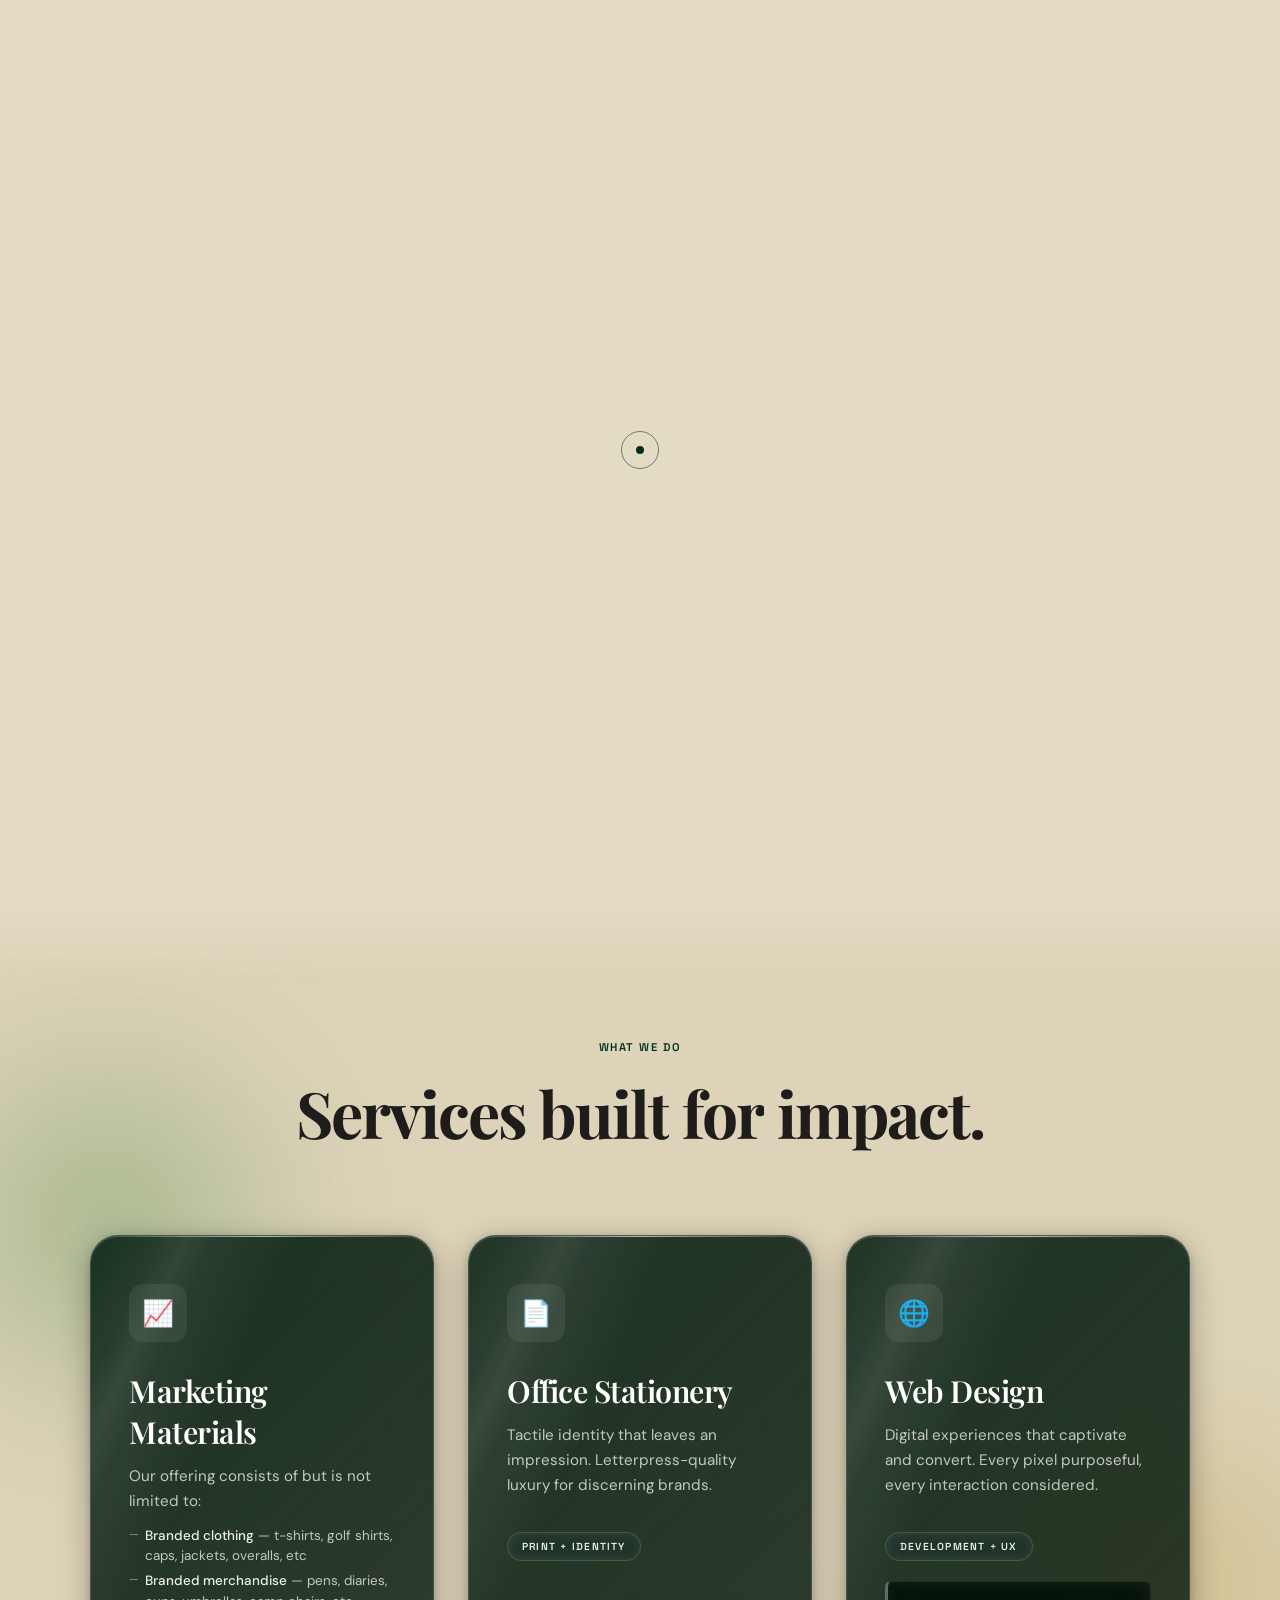
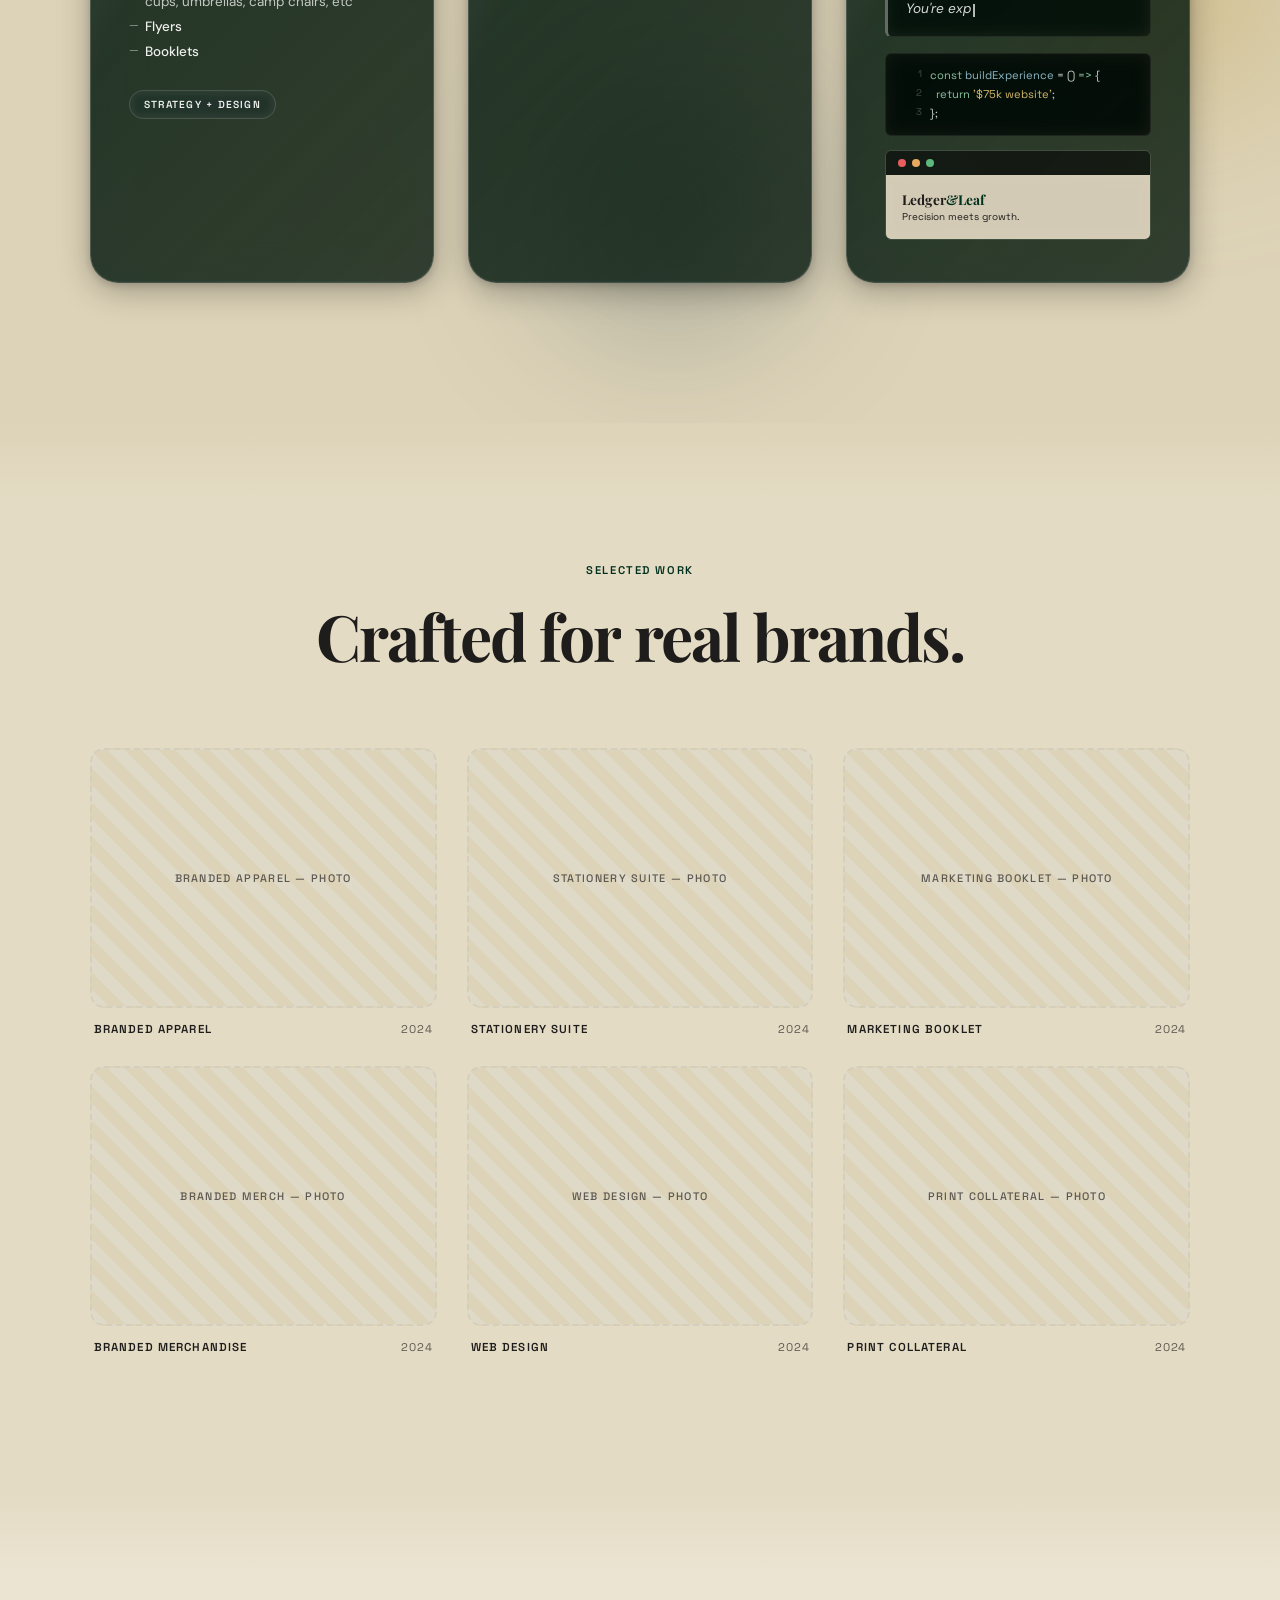
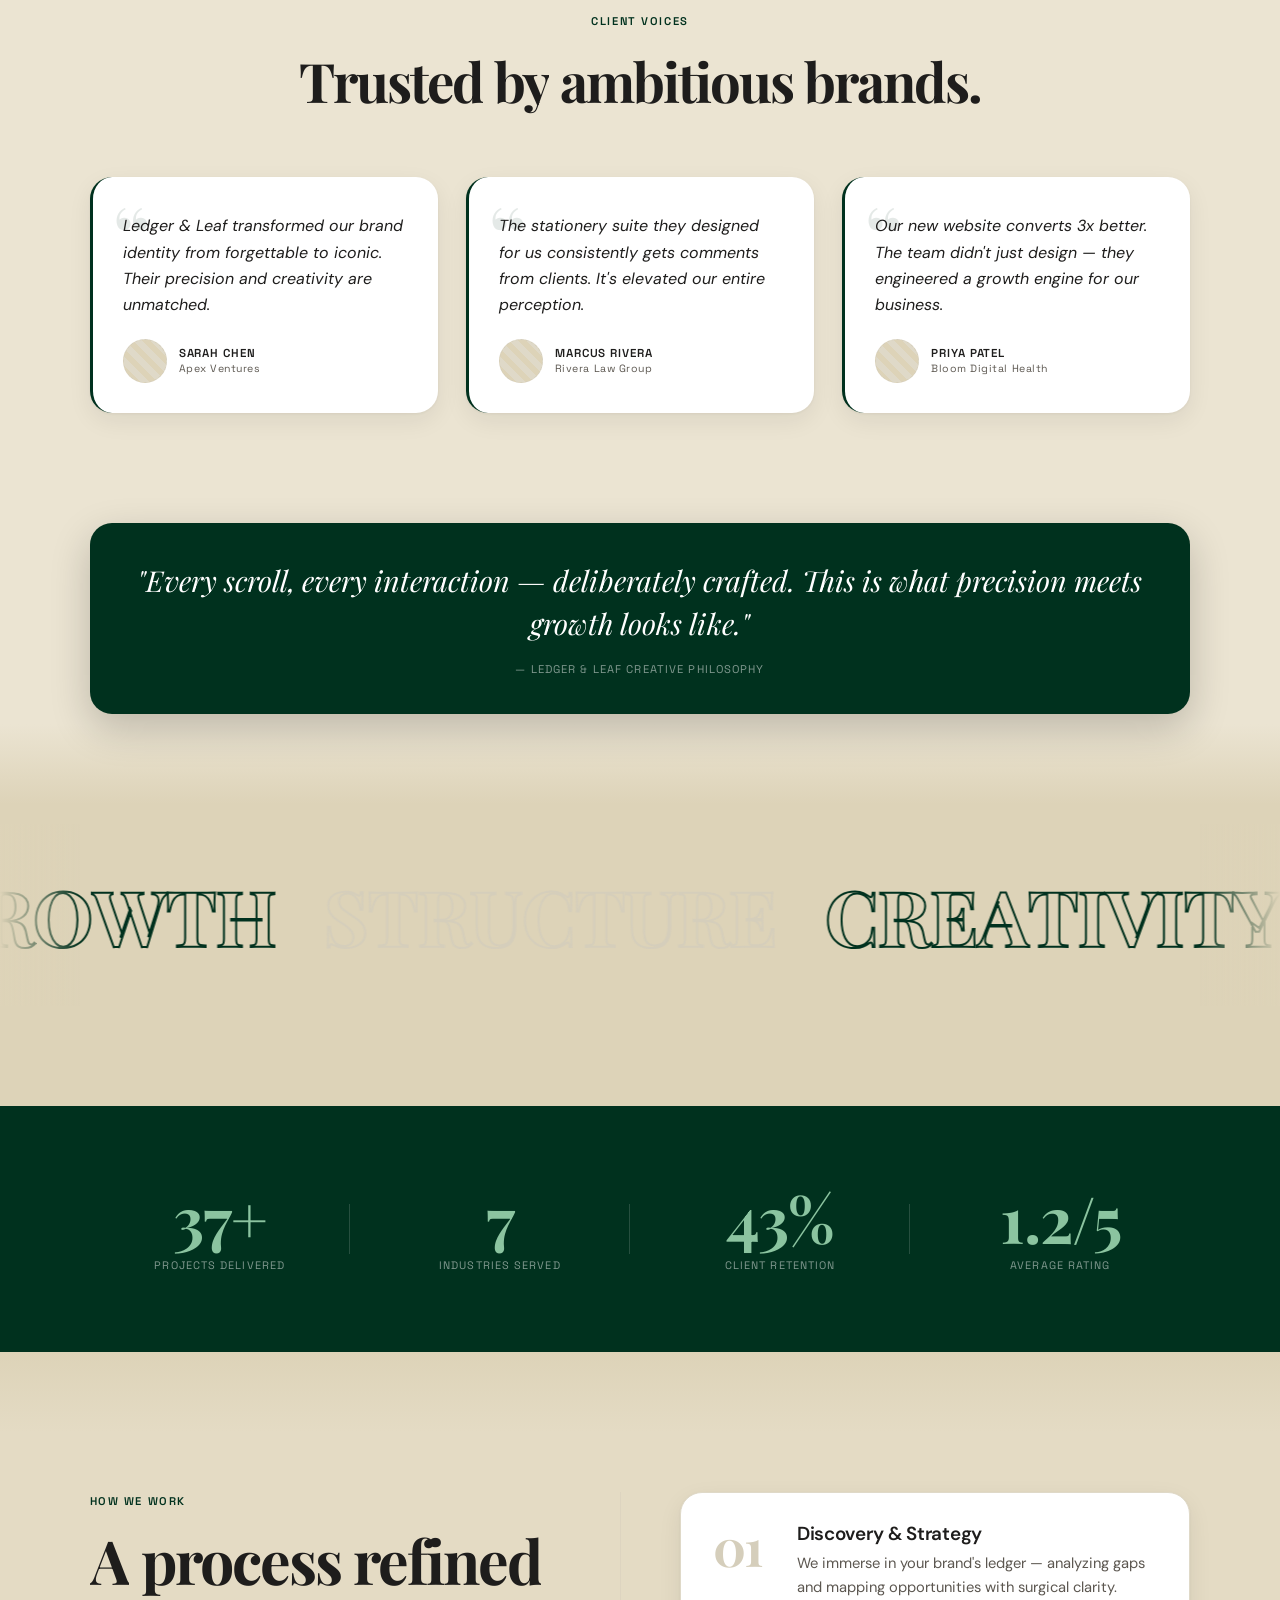
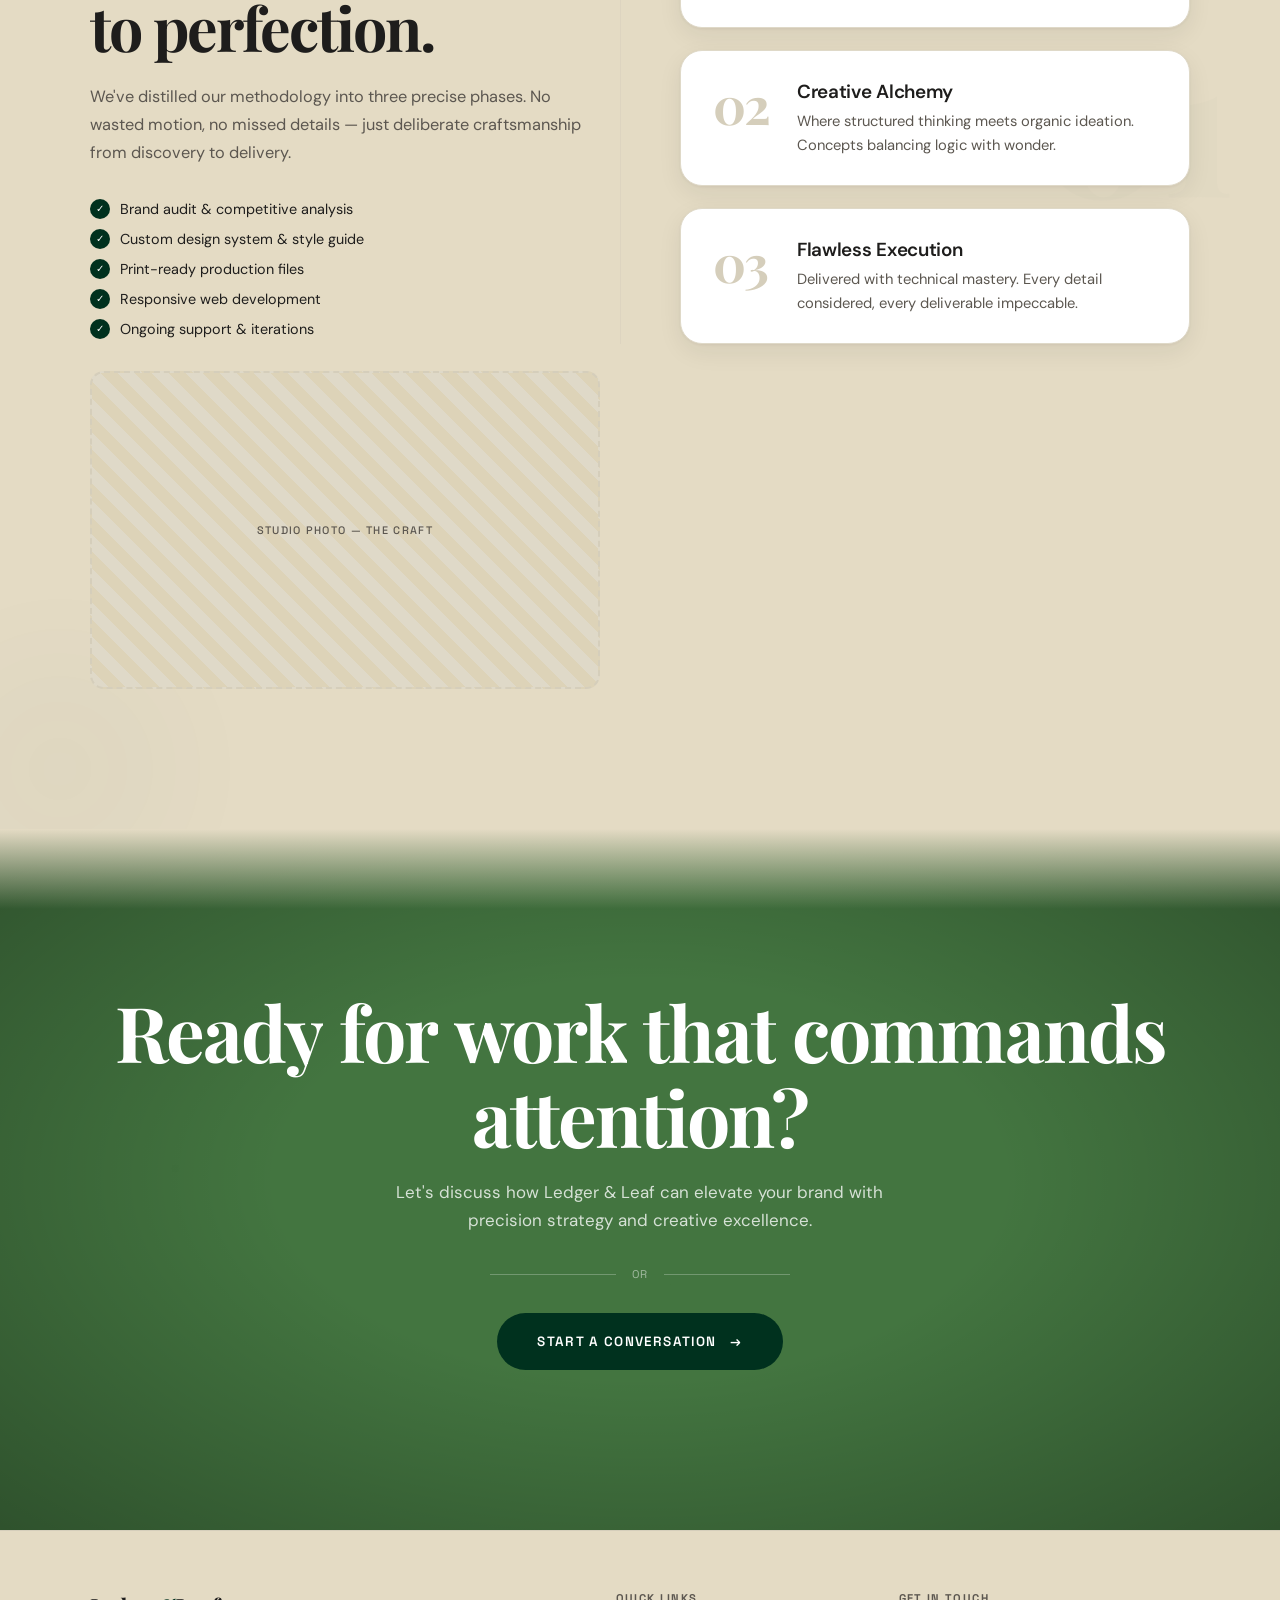
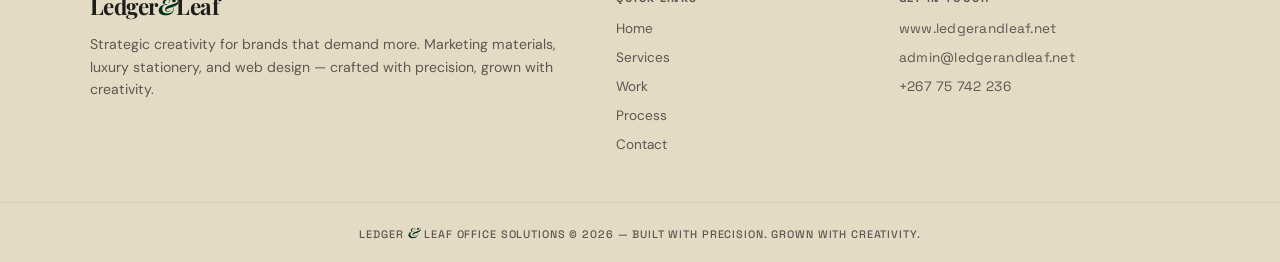
==== index.html @ 0d5920c3 "Update index.html" ====
<!DOCTYPE html>
<html lang="en">
<head>
    <meta charset="UTF-8">
    <meta name="viewport" content="width=device-width, initial-scale=1.0, viewport-fit=cover">
    <title>Ledger & Leaf Office Solutions — Precision Meets Growth</title>
    <link rel="icon" type="image/svg+xml" href="favicon.svg">
    <link rel="apple-touch-icon" href="favicon.svg">
    <link rel="preconnect" href="https://fonts.googleapis.com">
    <link rel="preconnect" href="https://fonts.gstatic.com" crossorigin>
    <link
        href="https://fonts.googleapis.com/css2?family=DM+Sans:ital,opsz,wght@0,9..40,400;0,9..40,500;0,9..40,600;1,9..40,400;1,9..40,500&family=Playfair+Display:ital,wght@0,500;0,600;0,700;0,800;1,500;1,600;1,700&family=Space+Grotesk:wght@400;500;600;700&display=swap"
        rel="stylesheet">
    <link rel="stylesheet" href="styles.css">
</head>
<body>

    <div class="cursor-dot" id="cursorDot"></div>
    <div class="cursor-ring" id="cursorRing"></div>
    <div class="scroll-progress" id="scrollProgress"></div>

        <!-- ============ PRELOADER ============ -->
    <div id="preloader">
        <div class="preloader-content">
            <div class="preloader-text">
                <span class="pre-ledger">Ledger</span>
                <span class="pre-ampersand">&amp;</span>
                <span class="pre-leaf">Leaf</span>
            </div>
            <div class="preline-sub">Office Solutions</div>
            <div class="pre-line"></div>
        </div>
    </div>

    <nav class="nav" id="navbar">
        <a href="#" class="nav-logo">
            <span class="nav-logo-main">Ledger<span class="ampersand">&amp;</span><span class="leaf-text">Leaf</span></span>
            <span class="nav-logo-sub">Office Solutions</span>
        </a>
        <ul class="nav-links" id="navLinks">
            <li><a href="#hero" data-section="hero">Home</a></li>
            <li><a href="#services" data-section="services">Services</a></li>
            <li><a href="#work" data-section="work">Work</a></li>
            <li><a href="#process" data-section="process">Process</a></li>
            <li><a href="#closer" data-section="closer">Contact</a></li>
        </ul>
        <button class="hamburger" id="hamburger" aria-label="Menu">
            <span></span><span></span><span></span>
        </button>
    </nav>
    <div class="mobile-menu" id="mobileMenu">
        <a href="#hero" data-nav-close>Home</a>
        <a href="#services" data-nav-close>Services</a>
        <a href="#work" data-nav-close>Work</a>
        <a href="#process" data-nav-close>Process</a>
        <a href="#closer" data-nav-close>Contact</a>
    </div>

    <section class="hero" id="hero">
        <div class="hero-bg-pattern" id="heroBgPattern"></div>
        <div class="hero-blob" data-parallax-blob></div>
        <div class="hero-blob-2" data-parallax-blob></div>
        <canvas id="ledgerGrid" class="ledger-grid-canvas"></canvas>
        <div class="hero-particles" id="heroParticles"></div>
        <div class="hero-dot-accent">
            <div class="dot"></div><div class="dot"></div><div class="dot"></div>
            <div class="dot"></div><div class="dot"></div><div class="dot"></div>
            <div class="dot"></div><div class="dot"></div><div class="dot"></div>
        </div>
        <div class="container">
            <div class="hero-text">
                <div class="hero-badge">
                    <span class="hero-badge-dot"></span> EST. 2024 — STRATEGIC CREATIVES
                </div>
                <div class="hero-divider"></div>
                <h1 class="serif"><span class="precision-word">Precision</span><br>meets <span class="growth-word">growth.</span></h1>
                <p class="hero-sub">We design marketing assets, craft luxury stationery, and build digital experiences that elevate brands from commodity to icon.</p>
                <div class="hero-actions">
                    <a href="#services" class="hero-cta" data-magnetic><span>Explore Our Work</span> <span class="arrow" style="font-size:1.2rem;">→</span></a>
                    <a href="#process" class="hero-cta-secondary" data-magnetic><span>Our Process</span> <span class="arrow-down" style="font-size:1.1rem;">↓</span></a>
                </div>
            </div>
            <div class="hero-visual" id="heroVisual">
                <div class="hero-card" id="heroCard">
                    <div class="hero-card-icon">&#127760;</div>
                    <h3>Web Design Excellence</h3>
                    <p>You're experiencing our capability firsthand. This site is our flagship case study.</p>
                    <div class="hero-card-stat">
                        <span class="stat-value" id="statCounterHero" data-target="98">98%</span>
                        <span class="stat-label">Client Retention</span>
                    </div>
                </div>
            </div>
        </div>
    </section>

    <section class="services" id="services">
        <div class="section-gradient-top"></div>
        <div class="services-orbs" aria-hidden="true">
            <div class="services-orb orb-1"></div>
            <div class="services-orb orb-2"></div>
            <div class="services-orb orb-3"></div>
        </div>
        <div class="container">
            <div class="services-header">
                <p class="mono">What We Do</p>
                <h2 class="serif" data-split-text>Services built for impact.</h2>
            </div>
            <div class="services-grid">
                <div class="service-card card-marketing" data-reveal>
                    <div class="service-icon">&#128200;</div>
                    <h3>Marketing Materials</h3>
                    <p class="card-intro">Our offering consists of but is not limited to:</p>
                    <ul class="offering-list">
                        <li><strong>Branded clothing</strong> — t-shirts, golf shirts, caps, jackets, overalls, etc</li>
                        <li><strong>Branded merchandise</strong> — pens, diaries, cups, umbrellas, camp chairs, etc</li>
                        <li><strong>Flyers</strong></li>
                        <li><strong>Booklets</strong></li>
                    </ul>
                    <span class="card-tag">Strategy + Design</span>
                </div>
                <div class="service-card card-stationery" data-reveal>
                    <div class="service-icon">&#128196;</div>
                    <h3>Office Stationery</h3>
                    <p class="card-intro">Tactile identity that leaves an impression. Letterpress-quality luxury for discerning brands.</p>
                    <span class="card-tag">Print + Identity</span>
                </div>
                <div class="service-card card-web" data-reveal id="webCard">
                    <div class="scan-line"></div>
                    <div class="service-icon">&#127760;</div>
                    <h3>Web Design</h3>
                    <p class="card-intro">Digital experiences that captivate and convert. Every pixel purposeful, every interaction considered.</p>
                    <span class="card-tag">Development + UX</span>
                    <div class="meta-note" id="metaNote">
                        <span class="typing-text" id="typingText"></span><span class="typing-cursor" id="typingCursor"></span>
                    </div>
                    <div class="code-snippet">
                        <span class="code-line"><span class="code-keyword">const</span> <span class="code-func">buildExperience</span> = () <span class="code-keyword">=&gt;</span> {</span>
                        <span class="code-line">&nbsp;&nbsp;<span class="code-keyword">return</span> <span class="code-string">'$75k website'</span>;</span>
                        <span class="code-line">};</span>
                    </div>
                    <div class="mini-browser">
                        <div class="mini-browser-bar">
                            <span class="mini-browser-dot red"></span>
                            <span class="mini-browser-dot yellow"></span>
                            <span class="mini-browser-dot green"></span>
                        </div>
                        <div class="mini-browser-body">
                            <span class="mini-logo">Ledger<span>&amp;Leaf</span></span><br>
                            Precision meets growth.
                        </div>
                    </div>
                </div>
            </div>
        </div>
    </section>

    <section class="work" id="work">
        <div class="section-gradient-top"></div>
        <div class="container">
            <div class="work-header">
                <p class="mono">Selected Work</p>
                <h2 class="serif" data-split-text>Crafted for real brands.</h2>
            </div>
            <div class="work-grid">
                <div class="work-tile" data-reveal>
                    <div class="work-img-wrap">
                        <div class="img-placeholder">Branded Apparel — Photo</div>
                        <div class="work-overlay"><span>View Project →</span></div>
                    </div>
                    <div class="work-label">
                        <span class="work-category">Branded Apparel</span>
                        <span class="work-year">2024</span>
                    </div>
                </div>
                <div class="work-tile" data-reveal>
                    <div class="work-img-wrap">
                        <div class="img-placeholder">Stationery Suite — Photo</div>
                        <div class="work-overlay"><span>View Project →</span></div>
                    </div>
                    <div class="work-label">
                        <span class="work-category">Stationery Suite</span>
                        <span class="work-year">2024</span>
                    </div>
                </div>
                <div class="work-tile" data-reveal>
                    <div class="work-img-wrap">
                        <div class="img-placeholder">Marketing Booklet — Photo</div>
                        <div class="work-overlay"><span>View Project →</span></div>
                    </div>
                    <div class="work-label">
                        <span class="work-category">Marketing Booklet</span>
                        <span class="work-year">2024</span>
                    </div>
                </div>
                <div class="work-tile" data-reveal>
                    <div class="work-img-wrap">
                        <div class="img-placeholder">Branded Merch — Photo</div>
                        <div class="work-overlay"><span>View Project →</span></div>
                    </div>
                    <div class="work-label">
                        <span class="work-category">Branded Merchandise</span>
                        <span class="work-year">2024</span>
                    </div>
                </div>
                <div class="work-tile" data-reveal>
                    <div class="work-img-wrap">
                        <div class="img-placeholder">Web Design — Photo</div>
                        <div class="work-overlay"><span>View Project →</span></div>
                    </div>
                    <div class="work-label">
                        <span class="work-category">Web Design</span>
                        <span class="work-year">2024</span>
                    </div>
                </div>
                <div class="work-tile" data-reveal>
                    <div class="work-img-wrap">
                        <div class="img-placeholder">Print Collateral — Photo</div>
                        <div class="work-overlay"><span>View Project →</span></div>
                    </div>
                    <div class="work-label">
                        <span class="work-category">Print Collateral</span>
                        <span class="work-year">2024</span>
                    </div>
                </div>
            </div>
        </div>
    </section>

    <section class="testimonials" id="testimonials">
        <div class="section-gradient-top"></div>
        <div class="floating-bg-shape"></div>
        <div class="container">
            <div class="testimonials-header">
                <p class="mono">Client Voices</p>
                <h2 class="serif" data-split-text>Trusted by ambitious brands.</h2>
            </div>
            <div class="testimonials-grid">
                <div class="testimonial-card" data-reveal>
                    <div class="testimonial-quote-mark">&ldquo;</div>
                    <blockquote>Ledger &amp; Leaf transformed our brand identity from forgettable to iconic. Their precision and creativity are unmatched.</blockquote>
                    <div class="testimonial-author-block">
                        <div class="testimonial-avatar" aria-hidden="true"></div>
                        <div class="testimonial-author-info">
                            <div class="testimonial-author">Sarah Chen</div>
                            <div class="testimonial-company">Apex Ventures</div>
                        </div>
                    </div>
                </div>
                <div class="testimonial-card" data-reveal>
                    <div class="testimonial-quote-mark">&ldquo;</div>
                    <blockquote>The stationery suite they designed for us consistently gets comments from clients. It's elevated our entire perception.</blockquote>
                    <div class="testimonial-author-block">
                        <div class="testimonial-avatar" aria-hidden="true"></div>
                        <div class="testimonial-author-info">
                            <div class="testimonial-author">Marcus Rivera</div>
                            <div class="testimonial-company">Rivera Law Group</div>
                        </div>
                    </div>
                </div>
                <div class="testimonial-card" data-reveal>
                    <div class="testimonial-quote-mark">&ldquo;</div>
                    <blockquote>Our new website converts 3x better. The team didn't just design — they engineered a growth engine for our business.</blockquote>
                    <div class="testimonial-author-block">
                        <div class="testimonial-avatar" aria-hidden="true"></div>
                        <div class="testimonial-author-info">
                            <div class="testimonial-author">Priya Patel</div>
                            <div class="testimonial-company">Bloom Digital Health</div>
                        </div>
                    </div>
                </div>
            </div>
        </div>
    </section>

    <div class="quote-pullout">
        <div class="container">
            <div class="quote-banner">
                <blockquote>"Every scroll, every interaction — deliberately crafted. This is what precision meets growth looks like."</blockquote>
                <cite>— Ledger &amp; Leaf Creative Philosophy</cite>
            </div>
        </div>
    </div>

    <div class="showcase-strip">
        <div class="section-gradient-top"></div>
        <div class="marquee-window">
            <div class="marquee" id="marquee">
                <span>PRECISION</span><span class="highlight">GROWTH</span>
                <span>STRUCTURE</span><span class="highlight">CREATIVITY</span>
                <span>LEDGER</span><span class="highlight">LEAF</span>
                <span>PRECISION</span><span class="highlight">GROWTH</span>
                <span>STRUCTURE</span><span class="highlight">CREATIVITY</span>
                <span>LEDGER</span><span class="highlight">LEAF</span>
            </div>
        </div>
        <div class="section-gradient-bottom"></div>
    </div>

    <div class="stats-bar">
        <div class="container">
            <div class="stats-grid">
                <div class="stat-item">
                    <div class="stat-number serif" data-count="50" data-suffix="+">0+</div>
                    <div class="stat-label">Projects Delivered</div>
                    <div class="stat-divider"></div>
                </div>
                <div class="stat-item">
                    <div class="stat-number serif" data-count="12" data-suffix="">0</div>
                    <div class="stat-label">Industries Served</div>
                    <div class="stat-divider"></div>
                </div>
                <div class="stat-item">
                    <div class="stat-number serif" data-count="98" data-suffix="%">0%</div>
                    <div class="stat-label">Client Retention</div>
                    <div class="stat-divider"></div>
                </div>
                <div class="stat-item">
                    <div class="stat-number serif" data-count="4.9" data-suffix="/5" data-decimal="true">0/5</div>
                    <div class="stat-label">Average Rating</div>
                </div>
            </div>
        </div>
    </div>

    <section class="process" id="process">
        <div class="section-gradient-top"></div>
        <div class="floating-bg-shape"></div>
        <div class="container">
            <div class="process-left">
                <p class="mono">How We Work</p>
                <h2 class="serif" data-split-text>A process refined to perfection.</h2>
                <p>We've distilled our methodology into three precise phases. No wasted motion, no missed details — just deliberate craftsmanship from discovery to delivery.</p>
                <ul class="process-checklist">
                    <li><span class="check-icon">&#10003;</span> Brand audit & competitive analysis</li>
                    <li><span class="check-icon">&#10003;</span> Custom design system & style guide</li>
                    <li><span class="check-icon">&#10003;</span> Print-ready production files</li>
                    <li><span class="check-icon">&#10003;</span> Responsive web development</li>
                    <li><span class="check-icon">&#10003;</span> Ongoing support & iterations</li>
                </ul>
                <div class="process-img-placeholder img-placeholder">
                    Studio Photo — The Craft
                </div>
            </div>
            <div class="process-steps">
                <div class="process-step">
                    <div class="step-number-wrapper">
                        <div class="step-number serif">01</div>
                    </div>
                    <div class="step-info">
                        <h4>Discovery &amp; Strategy</h4>
                        <p>We immerse in your brand's ledger — analyzing gaps and mapping opportunities with surgical clarity.</p>
                    </div>
                </div>
                <div class="process-step">
                    <div class="step-number-wrapper">
                        <div class="step-number serif">02</div>
                    </div>
                    <div class="step-info">
                        <h4>Creative Alchemy</h4>
                        <p>Where structured thinking meets organic ideation. Concepts balancing logic with wonder.</p>
                    </div>
                </div>
                <div class="process-step">
                    <div class="step-number-wrapper">
                        <div class="step-number serif">03</div>
                    </div>
                    <div class="step-info">
                        <h4>Flawless Execution</h4>
                        <p>Delivered with technical mastery. Every detail considered, every deliverable impeccable.</p>
                    </div>
                </div>
                <div class="process-bg-numbers">01</div>
            </div>
        </div>
    </section>

    <section class="closer" id="closer">
        <div class="section-gradient-top"></div>
        <div class="closer-particles" id="closerParticles"></div>
        <div class="container">
            <h2 data-split-text>Ready for work that commands attention?</h2>
            <p>Let's discuss how Ledger &amp; Leaf can elevate your brand with precision strategy and creative excellence.</p>
            <div class="closer-divider">Or</div>
            <a href="mailto:admin@ledgerandleaf.net" class="closer-cta" data-magnetic>
                <span>Start a Conversation</span> <span class="arrow">→</span>
            </a>
        </div>
    </section>

    <footer class="footer-main">
        <div class="container">
            <div class="footer-grid">
                <div class="footer-col">
                    <h4>Ledger<span>&amp;</span>Leaf</h4>
                    <p>Strategic creativity for brands that demand more. Marketing materials, luxury stationery, and web design — crafted with precision, grown with creativity.</p>
                </div>
                <div class="footer-col">
                    <h4 style="font-family:'Space Grotesk',sans-serif;font-size:0.7rem;letter-spacing:0.12em;text-transform:uppercase;color:var(--text-muted);">Quick Links</h4>
                    <ul>
                        <li><a href="#hero">Home</a></li>
                        <li><a href="#services">Services</a></li>
                        <li><a href="#work">Work</a></li>
                        <li><a href="#process">Process</a></li>
                        <li><a href="#closer">Contact</a></li>
                    </ul>
                </div>
                <div class="footer-col">
                    <h4 style="font-family:'Space Grotesk',sans-serif;font-size:0.7rem;letter-spacing:0.12em;text-transform:uppercase;color:var(--text-muted);">Get In Touch</h4>
                    <ul class="footer-contact">
                        <li><a href="https://www.ledgerandleaf.net" target="_blank" rel="noopener">www.ledgerandleaf.net</a></li>
                        <li><a href="mailto:admin@ledgerandleaf.net">admin@ledgerandleaf.net</a></li>
                        <li><a href="tel:+26775742236">+267 75 742 236</a></li>
                    </ul>
                </div>
            </div>
        </div>
    </footer>
    <div class="footer-bottom">
        Ledger <span class="footer-ampersand">&amp;</span> Leaf Office Solutions &copy; 2026 &mdash; Built with precision. Grown with creativity.
    </div>

    <script src="script.js" defer></script>
</body>
</html>
---- styles.css ----
:root {
    --cream: #E4DBC4;
    --cream-warm: #DDD3B8;
    --cream-lighter: #EBE4D2;
    --charcoal: #1E1D1C;
    --forest: #00311E;
    --forest-light: #004D30;
    --forest-card: #00311E;
    --forest-card-hover: #003F27;
    --forest-glow: rgba(0, 49, 30, 0.30);
    --forest-glow-soft: rgba(0, 49, 30, 0.20);
    --closer-green: #437540;
    --closer-green-light: #4F8A4B;
    --teal-navy: #1A3A42;
    --ochre: #B8973A;
    --ochre-soft: #C4A04A;
    --stone: #D5CEBB;
    --stone-light: #DFD9C8;
    --text-muted: #5C5750;
    --white: #FFFFFF;
    --white-soft: rgba(255, 255, 255, 0.92);
    --white-muted: rgba(255, 255, 255, 0.72);
    --white-subtle: rgba(255, 255, 255, 0.50);
    --shadow-emboss: 0 2px 0 rgba(255, 255, 255, 0.9), 0 -1px 0 rgba(0, 0, 0, 0.03),
        0 4px 16px rgba(30, 29, 28, 0.04);
    --shadow-card: 0 1px 3px rgba(30, 29, 28, 0.05), 0 8px 24px rgba(30, 29, 28, 0.07);
    --shadow-card-hover: 0 14px 28px rgba(30, 29, 28, 0.12), 0 24px 56px rgba(30, 29, 28, 0.14);
    --shadow-dark-card: 0 8px 24px rgba(0, 0, 0, 0.25), 0 16px 48px rgba(0, 0, 0, 0.30);
    --shadow-dark-card-hover: 0 20px 36px rgba(0, 0, 0, 0.35), 0 32px 72px rgba(0, 0, 0, 0.40);
    --shadow-hero-card: 0 24px 50px rgba(0, 0, 0, 0.30), 0 10px 20px rgba(0, 0, 0, 0.20);
    --radius-sm: 6px;
    --radius-md: 14px;
    --radius-lg: 22px;
    --radius-xl: 28px;
    --radius-full: 50px;
    --transition-smooth: 0.4s cubic-bezier(0.25, 0.8, 0.25, 1.2);
    --transition-bounce: 0.55s cubic-bezier(0.34, 1.56, 0.64, 1);
}

* { margin: 0; padding: 0; box-sizing: border-box; }
html { scroll-behavior: smooth; }
body {
    background-color: var(--cream);
    font-family: 'DM Sans', sans-serif;
    color: var(--charcoal);
    overflow-x: hidden;
    -webkit-font-smoothing: antialiased;
    -moz-osx-font-smoothing: grayscale;
    position: relative;
    width: 100%;
}
body::after {
    content: "";
    position: fixed;
    top: 0; left: 0;
    width: 100vw; height: 100vh;
    pointer-events: none;
    z-index: 9999;
    background-image: url("data:image/svg+xml,%3Csvg viewBox='0 0 256 256' xmlns='http://www.w3.org/2000/svg'%3E%3Cfilter id='noise'%3E%3CfeTurbulence type='fractalNoise' baseFrequency='0.72' numOctaves='3' stitchTiles='stitch'/%3E%3C/filter%3E%3Crect width='100%25' height='100%25' filter='url(%23noise)' opacity='0.020'/%3E%3C/svg%3E");
    background-repeat: repeat;
    background-size: 180px 180px;
}

.serif { font-family: 'Playfair Display', serif; }
.serif-italic { font-family: 'Playfair Display', serif; font-style: italic; }
.mono { font-family: 'Space Grotesk', sans-serif; text-transform: uppercase; letter-spacing: 0.12em; }
h1, h2, h3, h4 { font-weight: 600; }

/* ============ CUSTOM CURSOR ============ */
body { cursor: none; }
a, button, [data-magnetic], .work-tile, .service-card { cursor: none; }

.cursor-dot,
.cursor-ring {
    position: fixed;
    top: 0; left: 0;
    pointer-events: none;
    z-index: 2147483647;
    transform: translate(-50%, -50%);
    will-change: transform, left, top;
    display: block;
}
.cursor-dot {
    width: 8px; height: 8px;
    border-radius: 50%;
    background: var(--forest);
    transition: width 0.2s, height 0.2s, background 0.2s;
}
.cursor-ring {
    width: 38px; height: 38px;
    border: 1.5px solid var(--forest);
    border-radius: 50%;
    opacity: 0.55;
    transition: width 0.3s, height 0.3s, opacity 0.3s, border-color 0.3s, background 0.3s;
}
.cursor-hover .cursor-ring {
    width: 64px; height: 64px;
    opacity: 0.95;
    border-color: var(--forest);
    background: rgba(0, 49, 30, 0.08);
}
.cursor-hover .cursor-dot {
    background: var(--forest-light);
    width: 10px; height: 10px;
}
@media (hover: none) and (pointer: coarse) {
    body, a, button, [data-magnetic], .work-tile, .service-card { cursor: auto !important; }
    .cursor-dot, .cursor-ring { display: none !important; }
}

/* ============ SCROLL PROGRESS ============ */
.scroll-progress {
    position: fixed;
    top: 0; left: 0;
    height: 2px;
    width: 0%;
    background: var(--forest);
    z-index: 10000;
    transition: width 0.08s linear;
    box-shadow: 0 0 8px rgba(0, 49, 30, 0.4);
}

/* ============ SPLIT TEXT REVEAL ============ */
[data-split-text] { display: inline-block; }
.split-word {
    display: inline-block;
    overflow: hidden;
    vertical-align: top;
    padding-bottom: 0.1em;
    margin-bottom: -0.1em;
}
.split-word-inner {
    display: inline-block;
    transform: translateY(110%);
    opacity: 0;
    transition: transform 0.9s cubic-bezier(0.25, 0.8, 0.25, 1.2), opacity 0.9s ease;
    will-change: transform, opacity;
}
.split-visible .split-word-inner { transform: translateY(0); opacity: 1; }

/* ============ IMAGE PLACEHOLDER ============ */
.img-placeholder {
    background: repeating-linear-gradient(45deg, var(--stone-light), var(--stone-light) 12px, var(--cream-warm) 12px, var(--cream-warm) 24px);
    border: 2px dashed var(--stone);
    border-radius: var(--radius-md);
    display: flex;
    align-items: center;
    justify-content: center;
    color: var(--text-muted);
    font-family: 'Space Grotesk', sans-serif;
    font-size: 0.68rem;
    font-weight: 500;
    text-transform: uppercase;
    letter-spacing: 0.12em;
    text-align: center;
    padding: 20px;
    transition: all 0.4s ease;
    aspect-ratio: 4 / 3;
    width: 100%;
}

/* ============ INK DROP PRELOADER ============ */
#preloader {
    position: fixed;
    top: 0; left: 0;
    width: 100%; height: 100%;
    background: var(--cream);
    z-index: 100000;
    display: flex;
    align-items: center;
    justify-content: center;
    overflow: hidden;
    transition: opacity 0.5s ease, visibility 0.5s;
}
.ink-blob {
    position: absolute;
    top: 50%; left: 50%;
    width: 60px;
    height: 60px;
    background: var(--forest);
    border-radius: 50%;
    transform: translate(-50%, -50%) scale(0);
    animation: inkDrop 2.4s cubic-bezier(0.65, 0, 0.35, 1) forwards;
    will-change: transform, border-radius;
}
@keyframes inkDrop {
    0% {
        transform: translate(-50%, -50%) scale(0);
        border-radius: 50%;
    }
    8% {
        transform: translate(-50%, -50%) scale(1);
        border-radius: 50%;
    }
    32% {
        transform: translate(-50%, -50%) scale(16);
        border-radius: 42% 58% 52% 48% / 46% 38% 62% 54%;
    }
    45% {
        transform: translate(-50%, -50%) scale(17);
        border-radius: 46% 54% 42% 58% / 52% 44% 56% 48%;
    }
    72% {
        transform: translate(-50%, -50%) scale(17);
        border-radius: 50% 50% 46% 54% / 50% 48% 52% 50%;
    }
    100% {
        transform: translate(-50%, -50%) scale(0);
        border-radius: 50%;
    }
}
.preloader-content {
    position: relative;
    z-index: 2;
    display: flex;
    flex-direction: column;
    align-items: center;
    gap: 0.8rem;
    opacity: 0;
    animation: preContent 2.4s ease forwards;
    will-change: opacity, transform;
}
@keyframes preContent {
    0%, 22% { opacity: 0; transform: translateY(12px) scale(0.96); }
    38%, 68% { opacity: 1; transform: translateY(0) scale(1); }
    88%, 100% { opacity: 0; transform: translateY(-12px) scale(0.96); }
}
.preloader-text {
    display: flex;
    align-items: baseline;
    gap: 0.4rem;
    font-size: clamp(2.4rem, 7vw, 4.4rem);
    font-weight: 700;
    color: var(--cream);
}
.pre-ledger,
.pre-ampersand,
.pre-leaf {
    font-family: 'Playfair Display', serif;
    color: var(--cream);
}
.pre-ampersand { font-style: italic; opacity: 0.85; }
.pre-leaf { font-style: italic; }
.preline-sub {
    font-family: 'Space Grotesk', sans-serif;
    text-transform: uppercase;
    letter-spacing: 0.42em;
    font-size: 0.7rem;
    font-weight: 500;
    color: var(--cream);
    opacity: 0.75;
    padding-left: 0.42em;
}

/* ============ NAVIGATION ============ */
.nav {
    position: fixed;
    top: 0; left: 0;
    width: 100%;
    z-index: 1000;
    padding: 26px 48px;
    display: flex;
    align-items: center;
    justify-content: space-between;
    transition: all 0.4s ease;
    background: rgba(228, 219, 196, 0.86);
    backdrop-filter: blur(18px);
    -webkit-backdrop-filter: blur(18px);
    border-bottom: 1px solid transparent;
}
.nav.scrolled {
    border-bottom: 1px solid var(--stone);
    box-shadow: 0 1px 8px rgba(30, 29, 28, 0.04);
    padding: 20px 48px;
}
.nav-logo {
    display: inline-flex;
    flex-direction: column;
    align-items: flex-start;
    line-height: 1;
    text-decoration: none;
    gap: 6px;
    z-index: 1001;
}
.nav-logo-main {
    font-family: 'Playfair Display', serif;
    font-size: 1.65rem;
    font-weight: 700;
    color: var(--charcoal);
    letter-spacing: -0.5px;
    line-height: 1;
}
.nav-logo-main .ampersand { color: var(--forest); font-style: italic; }
.nav-logo-main .leaf-text { color: var(--forest); }
.nav-logo-sub {
    font-family: 'Space Grotesk', sans-serif;
    text-transform: uppercase;
    letter-spacing: 0.32em;
    font-size: 0.52rem;
    font-weight: 500;
    color: var(--text-muted);
    padding-left: 0.32em;
    line-height: 1;
    transition: color 0.3s;
}
.nav-logo:hover .nav-logo-sub { color: var(--forest); }
.nav-links {
    display: flex;
    gap: 2.4rem;
    list-style: none;
    align-items: center;
}
.nav-links a {
    font-family: 'Space Grotesk', sans-serif;
    text-decoration: none;
    color: var(--text-muted);
    font-size: 0.74rem;
    font-weight: 500;
    letter-spacing: 0.10em;
    text-transform: uppercase;
    transition: color 0.3s;
    position: relative;
    padding: 4px 0;
}
.nav-links a::after {
    content: '';
    position: absolute;
    bottom: -3px; left: 0;
    width: 0; height: 2px;
    background: var(--forest);
    transition: width 0.38s cubic-bezier(0.25, 0.8, 0.25, 1.2);
    border-radius: 1px;
}
.nav-links a:hover,
.nav-links a.active { color: var(--charcoal); }
.nav-links a:hover::after,
.nav-links a.active::after { width: 100%; }

.hamburger {
    display: none;
    flex-direction: column;
    gap: 6px;
    cursor: pointer;
    z-index: 1001;
    background: none;
    border: none;
    padding: 8px;
}
.hamburger span {
    display: block;
    width: 26px;
    height: 2.5px;
    background: var(--charcoal);
    border-radius: 2px;
    transition: all 0.35s cubic-bezier(0.25, 0.8, 0.25, 1.2);
    transform-origin: center;
}
.hamburger.active span:nth-child(1) { transform: rotate(45deg) translate(6px, 6px); }
.hamburger.active span:nth-child(2) { opacity: 0; transform: scaleX(0); }
.hamburger.active span:nth-child(3) { transform: rotate(-45deg) translate(6px, -6px); }

.mobile-menu {
    display: none;
    position: fixed;
    top: 0; left: 0;
    width: 100%;
    height: 100vh;
    background: var(--cream);
    z-index: 999;
    flex-direction: column;
    align-items: center;
    justify-content: center;
    gap: 2.4rem;
    opacity: 0;
    pointer-events: none;
    transition: opacity 0.4s ease;
}
.mobile-menu.active { opacity: 1; pointer-events: auto; }
.mobile-menu a {
    font-family: 'Playfair Display', serif;
    font-size: 2.2rem;
    color: var(--charcoal);
    text-decoration: none;
    font-weight: 600;
    letter-spacing: -0.5px;
    transition: color 0.3s;
    opacity: 0;
    transform: translateY(20px);
}
.mobile-menu.active a {
    opacity: 1;
    transform: translateY(0);
    transition: all 0.5s cubic-bezier(0.34, 1.56, 0.64, 1);
}
.mobile-menu.active a:nth-child(1) { transition-delay: 0.05s; }
.mobile-menu.active a:nth-child(2) { transition-delay: 0.12s; }
.mobile-menu.active a:nth-child(3) { transition-delay: 0.19s; }
.mobile-menu.active a:nth-child(4) { transition-delay: 0.26s; }
.mobile-menu.active a:nth-child(5) { transition-delay: 0.33s; }
.mobile-menu a:hover { color: var(--forest); }

section {
    position: relative;
    width: 100%;
    overflow: hidden;
}
.container {
    width: 86%;
    max-width: 1240px;
    margin: 0 auto;
    position: relative;
    z-index: 2;
}
.section-gradient-top {
    position: absolute;
    top: 0; left: 0;
    width: 100%; height: 80px;
    pointer-events: none;
    z-index: 1;
}
.section-gradient-bottom {
    position: absolute;
    bottom: 0; left: 0;
    width: 100%; height: 80px;
    pointer-events: none;
    z-index: 1;
}

/* ============ HERO ============ */
.hero {
    min-height: 100vh;
    display: flex;
    align-items: center;
    padding-top: 140px;
    padding-bottom: 100px;
    background: var(--cream);
    position: relative;
}
.hero-bg-pattern {
    position: absolute;
    top: 0; left: 0;
    width: 100%; height: 100%;
    pointer-events: none;
    z-index: 0;
    opacity: 0.06;
    background-image: radial-gradient(circle, var(--forest) 1px, transparent 1px);
    background-size: 36px 36px;
    transition: opacity 0.6s ease;
}
.hero-bg-pattern.canvas-active {
    opacity: 0;
}
.ledger-grid-canvas {
    position: absolute;
    top: 0; left: 0;
    width: 100%; height: 100%;
    pointer-events: none;
    z-index: 2;
    display: block;
}
.hero-particles {
    position: absolute;
    top: 0; left: 0;
    width: 100%; height: 100%;
    pointer-events: none;
    z-index: 1;
    overflow: hidden;
}
.hero-particle {
    position: absolute;
    border-radius: 50%;
    background: var(--ochre);
    opacity: 0;
    animation: heroFloat linear infinite;
}
@keyframes heroFloat {
    0% { transform: translateY(0) scale(0.6); opacity: 0; }
    20% { opacity: 0.5; }
    80% { opacity: 0.35; }
    100% { transform: translateY(-100vh) scale(1); opacity: 0; }
}
.hero .container {
    display: grid;
    grid-template-columns: 1.1fr 0.9fr;
    gap: 60px;
    align-items: center;
}
.hero-text { position: relative; z-index: 5; }
.hero-badge {
    display: inline-flex;
    align-items: center;
    gap: 8px;
    background: rgba(0, 49, 30, 0.05);
    border: 1px solid rgba(0, 49, 30, 0.10);
    padding: 8px 16px;
    border-radius: var(--radius-full);
    font-family: 'Space Grotesk', sans-serif;
    text-transform: uppercase;
    letter-spacing: 0.12em;
    font-size: 0.66rem;
    font-weight: 600;
    color: var(--forest);
    margin-bottom: 1.6rem;
    opacity: 0;
    animation: slideUpFade 0.7s ease-out forwards;
    animation-delay: 2.9s;
}
.hero-badge-dot {
    width: 7px; height: 7px;
    background: var(--forest);
    border-radius: 50%;
    animation: badgePulse 2s infinite;
}
@keyframes badgePulse {
    0%, 100% { opacity: 1; transform: scale(1); }
    50% { opacity: 0.5; transform: scale(1.4); }
}
.hero-divider {
    width: 40px;
    height: 2px;
    background: var(--forest);
    opacity: 0.3;
    margin-bottom: 1.6rem;
    animation: slideUpFade 0.7s ease-out forwards;
    animation-delay: 3s;
}
@keyframes slideUpFade {
    from { opacity: 0; transform: translateY(20px); }
    to { opacity: 1; transform: translateY(0); }
}
.hero h1 {
    font-size: clamp(3.8rem, 7.5vw, 7rem);
    line-height: 0.92;
    letter-spacing: -3px;
    font-weight: 700;
    color: var(--charcoal);
    margin-bottom: 1.6rem;
}
.hero h1 .precision-word {
    display: inline-block;
    opacity: 0;
    animation: clipReveal 0.9s ease-out forwards;
    animation-delay: 3.2s;
}
@keyframes clipReveal {
    from { opacity: 0; clip-path: inset(0 100% 0 0); }
    to { opacity: 1; clip-path: inset(0 0 0 0); }
}
.hero h1 .growth-word {
    color: var(--forest);
    position: relative;
    display: inline-block;
    opacity: 0;
    animation: fadeInWord 0.8s ease-out forwards;
    animation-delay: 3.9s;
    font-style: italic;
}
@keyframes fadeInWord { to { opacity: 1; } }
.hero h1 .growth-word::after {
    content: "";
    position: absolute;
    bottom: 2px; left: 0;
    width: 100%; height: 3px;
    background: var(--forest);
    opacity: 0.2;
    border-radius: 2px;
    transform: scaleX(0);
    transform-origin: left;
    animation: underlineReveal 0.7s ease-out forwards;
    animation-delay: 4.5s;
}
@keyframes underlineReveal { to { transform: scaleX(1); } }
.hero-sub {
    font-size: clamp(1rem, 1.5vw, 1.15rem);
    max-width: 460px;
    color: var(--text-muted);
    line-height: 1.7;
    margin-bottom: 2.4rem;
    opacity: 0;
    animation: slideUpFade 0.7s ease-out forwards;
    animation-delay: 4.3s;
}
.hero-actions {
    display: flex;
    gap: 16px;
    align-items: center;
    flex-wrap: wrap;
    opacity: 0;
    animation: slideUpFade 0.7s ease-out forwards;
    animation-delay: 4.7s;
}
.hero-cta {
    display: inline-flex;
    align-items: center;
    gap: 12px;
    background: var(--forest);
    color: var(--white);
    font-family: 'Space Grotesk', sans-serif;
    font-weight: 600;
    font-size: 0.8rem;
    letter-spacing: 0.10em;
    text-transform: uppercase;
    padding: 17px 34px;
    border-radius: var(--radius-full);
    text-decoration: none;
    transition: all var(--transition-smooth);
    border: none;
    cursor: pointer;
    position: relative;
    overflow: hidden;
}
.hero-cta::before {
    content: '';
    position: absolute;
    top: 0; left: -100%;
    width: 100%; height: 100%;
    background: var(--forest-light);
    transition: left 0.45s cubic-bezier(0.25, 0.8, 0.25, 1.2);
    z-index: 0;
    border-radius: var(--radius-full);
}
.hero-cta:hover::before { left: 0; }
.hero-cta span {
    position: relative;
    z-index: 1;
    transition: transform 0.3s;
}
.hero-cta:hover {
    gap: 16px;
    transform: scale(1.03);
    box-shadow: 0 12px 32px var(--forest-glow-soft);
}
.hero-cta:hover span.arrow { transform: translateX(5px); }
.hero-cta-secondary {
    display: inline-flex;
    align-items: center;
    gap: 10px;
    background: transparent;
    color: var(--charcoal);
    font-family: 'Space Grotesk', sans-serif;
    font-weight: 600;
    font-size: 0.8rem;
    letter-spacing: 0.08em;
    text-transform: uppercase;
    padding: 16px 28px;
    border-radius: var(--radius-full);
    text-decoration: none;
    transition: all var(--transition-smooth);
    border: 1.5px solid var(--stone);
    cursor: pointer;
}
.hero-cta-secondary:hover {
    border-color: var(--forest);
    color: var(--forest);
    background: rgba(0, 49, 30, 0.03);
}
.hero-cta-secondary .arrow-down { transition: transform 0.3s; }
.hero-cta-secondary:hover .arrow-down { transform: translateY(4px); }
.hero-visual {
    position: relative;
    display: flex;
    align-items: center;
    justify-content: center;
    min-height: 500px;
    z-index: 5;
    perspective: 1000px;
}
.hero-card {
    background: var(--forest);
    border-radius: var(--radius-xl);
    padding: 44px 38px;
    box-shadow: var(--shadow-hero-card);
    position: relative;
    z-index: 3;
    width: 100%;
    max-width: 400px;
    opacity: 0;
    animation: slideUpFade 0.8s ease-out forwards;
    animation-delay: 3.5s;
    overflow: hidden;
    text-align: center;
    transform-style: preserve-3d;
    transition: transform 0.5s cubic-bezier(0.25, 0.8, 0.25, 1.2), box-shadow 0.5s;
    will-change: transform;
}
.hero-card.tilting {
    transition: transform 0.15s ease-out, box-shadow 0.3s;
}
.hero-card::after {
    content: "";
    position: absolute;
    top: -50%; left: -50%;
    width: 200%; height: 200%;
    background: linear-gradient(135deg, transparent 40%, rgba(255, 255, 255, 0.04) 50%, transparent 60%);
    animation: lightSweep 5s infinite ease-in-out;
    pointer-events: none;
    z-index: 0;
}
@keyframes lightSweep {
    0%, 100% { transform: translate(-30%, -30%) rotate(45deg); }
    50% { transform: translate(30%, 30%) rotate(45deg); }
}
.hero-card-icon {
    width: 56px; height: 56px;
    border-radius: var(--radius-md);
    background: rgba(255, 255, 255, 0.08);
    display: flex;
    align-items: center;
    justify-content: center;
    font-size: 1.6rem;
    margin-bottom: 24px;
    color: #8BC4A0;
    position: relative;
    z-index: 1;
    margin-left: auto;
    margin-right: auto;
    transition: transform 0.5s cubic-bezier(0.34, 1.56, 0.64, 1);
}
.hero-card:hover .hero-card-icon {
    transform: translateZ(30px) rotate(-6deg) scale(1.1);
}
.hero-card h3 {
    font-family: 'Playfair Display', serif;
    font-size: 1.8rem;
    font-weight: 600;
    color: var(--white);
    margin-bottom: 10px;
    letter-spacing: -0.5px;
    position: relative;
    z-index: 1;
    transition: transform 0.5s;
}
.hero-card:hover h3 { transform: translateZ(20px); }
.hero-card p {
    color: var(--white-muted);
    font-size: 0.9rem;
    line-height: 1.6;
    margin-bottom: 24px;
    position: relative;
    z-index: 1;
    transition: transform 0.5s;
}
.hero-card:hover p { transform: translateZ(10px); }
.hero-card-stat {
    display: flex;
    flex-direction: column;
    align-items: center;
    gap: 4px;
    padding-top: 20px;
    border-top: 1px solid rgba(255, 255, 255, 0.10);
    position: relative;
    z-index: 1;
    transition: transform 0.5s;
}
.hero-card:hover .hero-card-stat { transform: translateZ(15px); }
.hero-card-stat .stat-value {
    font-family: 'Playfair Display', serif;
    font-size: 3.2rem;
    font-weight: 700;
    color: #8BC4A0;
    line-height: 1;
}
.hero-card-stat .stat-label {
    font-family: 'Space Grotesk', sans-serif;
    text-transform: uppercase;
    letter-spacing: 0.10em;
    font-size: 0.64rem;
    color: var(--white-subtle);
}
.hero-blob {
    position: absolute;
    width: 380px; height: 380px;
    background: var(--forest);
    opacity: 0.04;
    border-radius: 42% 58% 52% 48% / 46% 38% 62% 54%;
    animation: blobMorphHero 14s infinite alternate ease-in-out;
    filter: blur(65px);
    top: 40%; left: 42%;
    transform: translate(-50%, -50%);
    z-index: 1;
    transition: transform 0.6s ease-out;
    will-change: transform;
}
.hero-blob-2 {
    position: absolute;
    width: 240px; height: 240px;
    background: var(--teal-navy);
    opacity: 0.035;
    border-radius: 56% 44% 58% 42% / 38% 56% 44% 62%;
    animation: blobMorphHero 17s infinite alternate-reverse ease-in-out;
    filter: blur(58px);
    top: 58%; left: 54%;
    transform: translate(-50%, -50%);
    z-index: 1;
    transition: transform 0.6s ease-out;
    will-change: transform;
}
@keyframes blobMorphHero {
    0% {
        border-radius: 42% 58% 52% 48% / 46% 38% 62% 54%;
        transform: translate(-50%, -50%) rotate(0deg) scale(1);
    }
    100% {
        border-radius: 54% 46% 38% 62% / 50% 56% 44% 50%;
        transform: translate(-50%, -50%) rotate(16deg) scale(1.08);
    }
}
.hero-dot-accent {
    position: absolute;
    width: 100px; height: 100px;
    display: grid;
    grid-template-columns: repeat(3, 1fr);
    grid-template-rows: repeat(3, 1fr);
    gap: 16px;
    top: 12%; right: 6%;
    opacity: 0.30;
    z-index: 3;
}
.hero-dot-accent .dot {
    width: 5px; height: 5px;
    background: var(--ochre);
    border-radius: 50%;
    transition: transform 0.4s ease;
}
.hero-dot-accent .dot:hover {
    transform: scale(2);
    background: var(--forest);
}

/* ============ SERVICES ============ */
.services {
    padding: 140px 0;
    background: var(--cream-warm);
    position: relative;
}
.services .section-gradient-top { background: linear-gradient(to bottom, var(--cream), transparent); }
.services-orbs {
    position: absolute;
    inset: 0;
    overflow: hidden;
    pointer-events: none;
    z-index: 0;
}
.services-orb {
    position: absolute;
    border-radius: 50%;
    filter: blur(80px);
    opacity: 0.55;
    animation: orbFloat 20s infinite ease-in-out;
}
.services-orb.orb-1 {
    width: 420px; height: 420px;
    background: radial-gradient(circle, #4F8A4B 0%, transparent 70%);
    top: 10%; left: -8%;
}
.services-orb.orb-2 {
    width: 360px; height: 360px;
    background: radial-gradient(circle, #B8973A 0%, transparent 70%);
    top: 45%; right: -6%;
    animation-delay: -7s;
}
.services-orb.orb-3 {
    width: 320px; height: 320px;
    background: radial-gradient(circle, #1A3A42 0%, transparent 70%);
    bottom: 5%; left: 40%;
    animation-delay: -13s;
}
@keyframes orbFloat {
    0%, 100% { transform: translate(0, 0) scale(1); }
    33% { transform: translate(40px, -30px) scale(1.08); }
    66% { transform: translate(-30px, 40px) scale(0.95); }
}
.services-header {
    text-align: center;
    margin-bottom: 80px;
}
.services-header .mono {
    font-size: 0.7rem;
    font-weight: 600;
    color: var(--forest);
    margin-bottom: 1rem;
    letter-spacing: 0.14em;
}
.services-header h2 {
    font-size: clamp(2.8rem, 5.5vw, 4rem);
    color: var(--charcoal);
    font-weight: 700;
    letter-spacing: -2px;
}
.services-grid {
    display: grid;
    grid-template-columns: repeat(3, 1fr);
    gap: 34px;
}

.service-card {
    background: linear-gradient(135deg, rgba(0, 26, 15, 0.88) 0%, rgba(0, 20, 12, 0.78) 100%);
    backdrop-filter: blur(28px) saturate(160%);
    -webkit-backdrop-filter: blur(28px) saturate(160%);
    border-radius: var(--radius-xl);
    padding: 48px 38px 42px;
    box-shadow:
        0 8px 32px rgba(0, 0, 0, 0.28),
        0 2px 8px rgba(0, 0, 0, 0.16),
        inset 0 1px 0 rgba(255, 255, 255, 0.18),
        inset 0 -1px 0 rgba(255, 255, 255, 0.03);
    transition: all var(--transition-bounce);
    position: relative;
    overflow: hidden;
    border: 1px solid rgba(255, 255, 255, 0.16);
    opacity: 0;
    transform: translateY(50px) scale(0.95);
    color: var(--white);
    will-change: transform, box-shadow;
}
.service-card::after {
    content: "";
    position: absolute;
    top: -60%; left: -60%;
    width: 220%; height: 220%;
    background: linear-gradient(
        115deg,
        transparent 42%,
        rgba(255, 255, 255, 0.06) 48%,
        rgba(255, 255, 255, 0.11) 50%,
        rgba(255, 255, 255, 0.06) 52%,
        transparent 58%
    );
    transform: translateX(-30%) rotate(0.01deg);
    transition: transform 1.1s cubic-bezier(0.25, 0.8, 0.25, 1.2);
    pointer-events: none;
    z-index: 3;
}
.service-card:hover::after { transform: translateX(30%) rotate(0.01deg); }
.service-card::before {
    content: "";
    position: absolute;
    top: 0; left: 8%; right: 8%;
    height: 1px;
    background: linear-gradient(90deg, transparent 0%, rgba(255, 255, 255, 0.55) 50%, transparent 100%);
    pointer-events: none;
    z-index: 4;
}
.service-card.visible { opacity: 1; transform: translateY(0) scale(1); }
.service-card:hover {
    background: linear-gradient(135deg, rgba(0, 34, 20, 0.94) 0%, rgba(0, 26, 15, 0.86) 100%);
    box-shadow:
        0 24px 60px rgba(0, 0, 0, 0.42),
        0 4px 12px rgba(0, 0, 0, 0.22),
        inset 0 1px 0 rgba(255, 255, 255, 0.30),
        inset 0 -1px 0 rgba(255, 255, 255, 0.06);
    border-color: rgba(255, 255, 255, 0.28);
    transform: translateY(-12px);
    z-index: 5;
}
.service-icon {
    width: 58px; height: 58px;
    border-radius: var(--radius-md);
    display: flex;
    align-items: center;
    justify-content: center;
    font-size: 1.6rem;
    margin-bottom: 28px;
    transition: all var(--transition-smooth);
    position: relative;
    z-index: 2;
}
.service-card.card-marketing .service-icon,
.service-card.card-stationery .service-icon {
    background: rgba(255, 255, 255, 0.07);
    color: var(--ochre-soft);
}
.service-card.card-marketing:hover .service-icon {
    background: rgba(255, 255, 255, 0.14);
    box-shadow: 0 0 40px rgba(196, 160, 74, 0.24);
    transform: scale(1.1) rotate(-10deg);
}
.service-card.card-stationery:hover .service-icon {
    background: rgba(255, 255, 255, 0.14);
    box-shadow: 0 0 40px rgba(196, 160, 74, 0.24);
    transform: scale(1.1) rotate(10deg);
}
.service-card.card-web .service-icon {
    background: rgba(255, 255, 255, 0.07);
    color: #8BC4A0;
}
.service-card.card-web:hover .service-icon {
    background: rgba(255, 255, 255, 0.14);
    box-shadow: 0 0 40px rgba(139, 196, 160, 0.24);
    transform: scale(1.1) rotate(-10deg);
}
.service-card h3 {
    font-family: 'Playfair Display', serif;
    font-size: 1.9rem;
    font-weight: 600;
    margin-bottom: 12px;
    color: var(--white);
    letter-spacing: -0.5px;
    position: relative;
    z-index: 2;
}
.service-card .card-intro {
    color: var(--white-muted);
    line-height: 1.65;
    font-size: 0.95rem;
    position: relative;
    z-index: 2;
    margin-bottom: 12px;
}
.service-card .offering-list {
    list-style: none;
    position: relative;
    z-index: 2;
    display: flex;
    flex-direction: column;
    gap: 5px;
    margin-bottom: 6px;
}
.service-card .offering-list li {
    font-size: 0.84rem;
    color: var(--white-muted);
    line-height: 1.5;
    padding-left: 16px;
    position: relative;
}
.service-card .offering-list li::before {
    content: "—";
    position: absolute;
    left: 0; top: 0;
    color: var(--white-subtle);
    font-size: 0.7rem;
}
.service-card .offering-list li strong { color: var(--white-soft); font-weight: 500; }
.service-card .card-tag {
    display: inline-block;
    font-family: 'Space Grotesk', sans-serif;
    text-transform: uppercase;
    letter-spacing: 0.12em;
    font-size: 0.64rem;
    font-weight: 600;
    margin-top: 22px;
    padding: 7px 14px;
    border-radius: 20px;
    transition: all var(--transition-smooth);
    position: relative;
    z-index: 2;
    background: rgba(255, 255, 255, 0.10);
    backdrop-filter: blur(6px);
    -webkit-backdrop-filter: blur(6px);
    color: var(--white-soft);
    border: 1px solid rgba(255, 255, 255, 0.12);
}
.service-card:hover .card-tag {
    background: rgba(255, 255, 255, 0.18);
    border-color: rgba(255, 255, 255, 0.28);
}
.card-web .card-tag { animation: tagPulse 3.5s infinite ease-in-out; }
@keyframes tagPulse {
    0%, 100% { opacity: 1; border-color: rgba(255, 255, 255, 0.12); }
    50% { opacity: 0.72; border-color: rgba(255, 255, 255, 0.30); }
}
.card-web .meta-note {
    margin-top: 20px;
    padding: 16px 18px;
    background: rgba(0, 0, 0, 0.32);
    backdrop-filter: blur(8px);
    -webkit-backdrop-filter: blur(8px);
    border-radius: var(--radius-sm);
    font-size: 0.85rem;
    color: rgba(255, 255, 255, 0.84);
    font-style: italic;
    border: 1px solid rgba(255, 255, 255, 0.08);
    border-left: 3px solid rgba(255, 255, 255, 0.35);
    line-height: 1.6;
    position: relative;
    z-index: 2;
    overflow: hidden;
}
.card-web .meta-note .typing-text { display: inline; }
.card-web .meta-note .typing-cursor {
    display: inline-block;
    width: 2px; height: 1em;
    background: rgba(255, 255, 255, 0.7);
    margin-left: 2px;
    animation: cursorBlink 0.8s infinite;
    vertical-align: text-bottom;
}
@keyframes cursorBlink { 0%, 100% { opacity: 1; } 50% { opacity: 0; } }
.card-web .scan-line {
    position: absolute;
    top: 0; left: 0;
    width: 100%; height: 2px;
    background: linear-gradient(90deg, transparent, rgba(255, 255, 255, 0.08), transparent);
    animation: scanLine 4.5s infinite linear;
    pointer-events: none;
    z-index: 3;
}
@keyframes scanLine { 0% { top: -2px; } 100% { top: 100%; } }
.card-web .code-snippet {
    margin-top: 16px;
    padding: 12px 16px;
    background: rgba(0, 0, 0, 0.52);
    backdrop-filter: blur(8px);
    -webkit-backdrop-filter: blur(8px);
    border-radius: var(--radius-sm);
    font-family: 'Space Grotesk', monospace;
    font-size: 0.7rem;
    color: #C8D6CA;
    line-height: 1.7;
    overflow: hidden;
    position: relative;
    z-index: 2;
    border: 1px solid rgba(255, 255, 255, 0.08);
    counter-reset: line;
}
.code-snippet .code-line {
    display: block;
    padding-left: 28px;
    position: relative;
}
.code-snippet .code-line::before {
    counter-increment: line;
    content: counter(line);
    position: absolute;
    left: 0; top: 0;
    color: rgba(255, 255, 255, 0.25);
    font-size: 0.6rem;
    width: 20px;
    text-align: right;
}
.code-snippet .code-keyword { color: #8BC4A0; }
.code-snippet .code-string { color: #D4B868; }
.code-snippet .code-func { color: #8BB8C4; }
.card-web .mini-browser {
    margin-top: 14px;
    border-radius: var(--radius-sm);
    overflow: hidden;
    border: 1px solid rgba(255, 255, 255, 0.10);
    position: relative;
    z-index: 2;
}
.mini-browser-bar {
    background: rgba(0, 0, 0, 0.55);
    padding: 8px 12px;
    display: flex;
    gap: 6px;
    align-items: center;
}
.mini-browser-dot { width: 8px; height: 8px; border-radius: 50%; }
.mini-browser-dot.red { background: #E85D5D; }
.mini-browser-dot.yellow { background: #E8A85D; }
.mini-browser-dot.green { background: #5DB87D; }
.mini-browser-body {
    background: rgba(228, 219, 196, 0.92);
    backdrop-filter: blur(6px);
    -webkit-backdrop-filter: blur(6px);
    padding: 14px 16px;
    font-family: 'Space Grotesk', monospace;
    font-size: 0.62rem;
    color: var(--charcoal);
    line-height: 1.5;
}
.mini-browser-body .mini-logo {
    font-family: 'Playfair Display', serif;
    font-size: 0.85rem;
    font-weight: 700;
    color: var(--charcoal);
}
.mini-browser-body .mini-logo span { color: var(--forest); }

/* ============ WORK ============ */
.work {
    padding: 140px 0;
    background: var(--cream);
    position: relative;
}
.work .section-gradient-top { background: linear-gradient(to bottom, var(--cream-warm), transparent); }
.work-header {
    text-align: center;
    margin-bottom: 70px;
}
.work-header .mono {
    font-size: 0.7rem;
    font-weight: 600;
    color: var(--forest);
    margin-bottom: 1rem;
    letter-spacing: 0.14em;
}
.work-header h2 {
    font-size: clamp(2.8rem, 5.5vw, 4rem);
    color: var(--charcoal);
    font-weight: 700;
    letter-spacing: -2px;
}
.work-grid {
    display: grid;
    grid-template-columns: repeat(3, 1fr);
    gap: 30px;
}
.work-tile {
    opacity: 0;
    transform: translateY(40px);
    transition: all 0.5s cubic-bezier(0.34, 1.56, 0.64, 1);
}
.work-tile.visible { opacity: 1; transform: translateY(0); }
.work-img-wrap {
    position: relative;
    border-radius: var(--radius-md);
    overflow: hidden;
    transition: transform 0.5s cubic-bezier(0.25, 0.8, 0.25, 1.2), box-shadow 0.5s;
}
.work-tile:hover .work-img-wrap {
    transform: translateY(-8px) scale(1.01);
    box-shadow: 0 24px 60px rgba(0, 0, 0, 0.18);
}
.work-img-wrap .img-placeholder {
    transition: transform 0.7s cubic-bezier(0.25, 0.8, 0.25, 1.2), border-color 0.3s;
}
.work-tile:hover .img-placeholder {
    transform: scale(1.06);
    border-color: var(--forest);
}
.work-overlay {
    position: absolute;
    inset: 0;
    background: rgba(0, 49, 30, 0.85);
    display: flex;
    align-items: center;
    justify-content: center;
    opacity: 0;
    transition: opacity 0.4s ease;
    border-radius: var(--radius-md);
    pointer-events: none;
}
.work-tile:hover .work-overlay { opacity: 1; }
.work-overlay span {
    font-family: 'Space Grotesk', sans-serif;
    text-transform: uppercase;
    letter-spacing: 0.12em;
    font-size: 0.78rem;
    font-weight: 600;
    color: var(--white);
    transform: translateY(10px);
    transition: transform 0.5s cubic-bezier(0.34, 1.56, 0.64, 1);
}
.work-tile:hover .work-overlay span { transform: translateY(0); }
.work-label {
    display: flex;
    justify-content: space-between;
    align-items: baseline;
    margin-top: 14px;
    padding: 0 4px;
}
.work-category {
    font-family: 'Space Grotesk', sans-serif;
    font-size: 0.72rem;
    font-weight: 600;
    color: var(--charcoal);
    text-transform: uppercase;
    letter-spacing: 0.1em;
    transition: color 0.3s;
}
.work-tile:hover .work-category { color: var(--forest); }
.work-year {
    font-family: 'Space Grotesk', sans-serif;
    font-size: 0.7rem;
    color: var(--text-muted);
    letter-spacing: 0.08em;
}

/* ============ TESTIMONIALS ============ */
.testimonials {
    padding: 120px 0 80px;
    background: var(--cream-lighter);
    position: relative;
}
.testimonials .section-gradient-top { background: linear-gradient(to bottom, var(--cream), transparent); }
.testimonials-header {
    text-align: center;
    margin-bottom: 60px;
}
.testimonials-header .mono {
    font-size: 0.7rem;
    font-weight: 600;
    color: var(--forest);
    margin-bottom: 1rem;
    letter-spacing: 0.14em;
}
.testimonials-header h2 {
    font-size: clamp(2.4rem, 4.5vw, 3.4rem);
    color: var(--charcoal);
    font-weight: 700;
    letter-spacing: -2px;
}
.testimonials-grid {
    display: grid;
    grid-template-columns: repeat(3, 1fr);
    gap: 28px;
}
.testimonial-card {
    background: var(--white);
    border-radius: var(--radius-lg);
    padding: 36px 30px 30px;
    box-shadow: var(--shadow-card);
    position: relative;
    border-left: 3px solid var(--forest);
    opacity: 0;
    transform: translateY(40px);
    transition: all var(--transition-bounce);
}
.testimonial-card.visible { opacity: 1; transform: translateY(0); }
.testimonial-card:hover {
    box-shadow: var(--shadow-card-hover);
    transform: translateY(-6px);
}
.testimonial-quote-mark {
    font-family: 'Playfair Display', serif;
    font-size: 5rem;
    font-weight: 700;
    color: var(--forest);
    opacity: 0.10;
    line-height: 1;
    position: absolute;
    top: 16px; left: 20px;
    pointer-events: none;
}
.testimonial-card blockquote {
    font-family: 'DM Sans', sans-serif;
    font-style: italic;
    font-size: 1rem;
    color: var(--charcoal);
    line-height: 1.65;
    margin-bottom: 20px;
    position: relative;
    z-index: 1;
}
.testimonial-author-block {
    display: flex;
    align-items: center;
    gap: 12px;
}
.testimonial-avatar {
    width: 44px; height: 44px;
    border-radius: 50%;
    background: repeating-linear-gradient(45deg, var(--stone-light), var(--stone-light) 6px, var(--cream-warm) 6px, var(--cream-warm) 12px);
    border: 1.5px dashed var(--stone);
    flex-shrink: 0;
}
.testimonial-author-info { display: flex; flex-direction: column; }
.testimonial-author {
    font-family: 'Space Grotesk', sans-serif;
    text-transform: uppercase;
    letter-spacing: 0.08em;
    font-size: 0.72rem;
    font-weight: 600;
    color: var(--charcoal);
}
.testimonial-company {
    font-family: 'Space Grotesk', sans-serif;
    font-size: 0.66rem;
    color: var(--text-muted);
    letter-spacing: 0.05em;
    margin-top: 2px;
}

.quote-pullout {
    padding: 0 0 40px;
    background: var(--cream-lighter);
    position: relative;
    z-index: 5;
}
.quote-banner {
    background: var(--forest);
    border-radius: var(--radius-lg);
    padding: 36px 44px;
    text-align: center;
    color: var(--white);
    position: relative;
    z-index: 5;
    box-shadow: 0 14px 40px rgba(0, 0, 0, 0.20);
    transform: translateY(30px);
}
.quote-banner blockquote {
    font-family: 'Playfair Display', serif;
    font-style: italic;
    font-size: clamp(1.3rem, 2.5vw, 1.8rem);
    line-height: 1.5;
    color: var(--white);
    margin-bottom: 12px;
}
.quote-banner cite {
    font-family: 'Space Grotesk', sans-serif;
    font-style: normal;
    font-size: 0.7rem;
    letter-spacing: 0.10em;
    text-transform: uppercase;
    color: var(--white-subtle);
}

/* ============ MARQUEE ============ */
.showcase-strip {
    padding: 100px 0;
    background: var(--cream-warm);
    overflow: hidden;
    position: relative;
}
.showcase-strip .section-gradient-top { background: linear-gradient(to bottom, var(--cream-lighter), transparent); }
.showcase-strip .section-gradient-bottom { background: linear-gradient(to top, var(--cream-warm), transparent); }
.showcase-strip .marquee-window {
    position: relative;
    overflow: hidden;
    padding: 40px 0;
}
.showcase-strip .marquee-window::before,
.showcase-strip .marquee-window::after {
    content: "";
    position: absolute;
    top: 0;
    width: 80px; height: 100%;
    z-index: 2;
    pointer-events: none;
}
.showcase-strip .marquee-window::before {
    left: 0;
    background: linear-gradient(to right, var(--cream-warm), transparent);
}
.showcase-strip .marquee-window::after {
    right: 0;
    background: linear-gradient(to left, var(--cream-warm), transparent);
}
.showcase-strip .marquee {
    display: flex;
    gap: 48px;
    white-space: nowrap;
    will-change: transform;
}
.showcase-strip .marquee > span {
    font-family: 'Playfair Display', serif;
    font-size: 4.8rem;
    font-weight: 700;
    color: transparent;
    -webkit-text-stroke: 2px var(--stone);
    letter-spacing: -1px;
    pointer-events: none;
    display: inline-block;
    position: relative;
}
.showcase-strip .marquee > span.highlight { -webkit-text-stroke: 2px var(--forest); }
.marquee-letter {
    display: inline-block;
    will-change: transform;
    transition: transform 0.45s cubic-bezier(0.34, 1.56, 0.64, 1);
}

/* ============ STATS BAR ============ */
.stats-bar {
    padding: 80px 0;
    background: var(--forest);
    position: relative;
    z-index: 2;
}
.stats-grid {
    display: grid;
    grid-template-columns: repeat(4, 1fr);
    gap: 20px;
    text-align: center;
}
.stat-item { position: relative; color: var(--white); }
.stat-item .stat-number {
    font-family: 'Playfair Display', serif;
    font-size: clamp(3rem, 5vw, 4.5rem);
    font-weight: 700;
    color: #8BC4A0;
    line-height: 1;
    letter-spacing: -1px;
    display: inline-block;
    transition: transform 0.4s cubic-bezier(0.34, 1.56, 0.64, 1);
}
.stat-item:hover .stat-number { transform: scale(1.08); }
.stat-item .stat-label {
    font-family: 'Space Grotesk', sans-serif;
    text-transform: uppercase;
    letter-spacing: 0.10em;
    font-size: 0.68rem;
    color: var(--white-subtle);
    margin-top: 8px;
}
.stat-divider {
    position: absolute;
    right: 0; top: 50%;
    transform: translateY(-50%);
    width: 1px; height: 50px;
    background: rgba(255, 255, 255, 0.15);
}
.stat-item:last-child .stat-divider { display: none; }

/* ============ PROCESS ============ */
.process {
    padding: 140px 0;
    background: var(--cream);
    position: relative;
}
.process .section-gradient-top { background: linear-gradient(to bottom, var(--cream-warm), transparent); }
.process .floating-bg-shape {
    position: absolute;
    width: 240px; height: 240px;
    border-radius: 50%;
    background: var(--teal-navy);
    opacity: 0.025;
    filter: blur(60px);
    bottom: -60px; left: -60px;
    pointer-events: none;
    animation: floatSlow 18s infinite ease-in-out reverse;
}
@keyframes floatSlow {
    0%, 100% { transform: translateY(0) rotate(0deg); }
    33% { transform: translateY(-18px) rotate(5deg); }
    66% { transform: translateY(8px) rotate(-3deg); }
}
.process .container {
    display: grid;
    grid-template-columns: 1fr 1fr;
    gap: 80px;
    align-items: start;
}
.process-left .mono {
    font-size: 0.7rem;
    font-weight: 600;
    color: var(--forest);
    margin-bottom: 1rem;
    letter-spacing: 0.14em;
}
.process-left h2 {
    font-size: clamp(2.6rem, 4.8vw, 3.8rem);
    font-weight: 700;
    letter-spacing: -2px;
    color: var(--charcoal);
    margin-bottom: 1.4rem;
    line-height: 1.1;
}
.process-left p {
    color: var(--text-muted);
    line-height: 1.7;
    font-size: 1.02rem;
    margin-bottom: 2rem;
}
.process-checklist {
    list-style: none;
    display: flex;
    flex-direction: column;
    gap: 10px;
    margin-bottom: 32px;
}
.process-checklist li {
    display: flex;
    align-items: center;
    gap: 10px;
    font-size: 0.9rem;
    color: var(--charcoal);
    transition: transform 0.3s ease, color 0.3s ease;
}
.process-checklist li:hover {
    transform: translateX(6px);
    color: var(--forest);
}
.process-checklist .check-icon {
    width: 20px; height: 20px;
    border-radius: 50%;
    background: var(--forest);
    color: var(--white);
    display: flex;
    align-items: center;
    justify-content: center;
    font-size: 0.6rem;
    flex-shrink: 0;
    transition: transform 0.4s cubic-bezier(0.34, 1.56, 0.64, 1);
}
.process-checklist li:hover .check-icon {
    transform: rotate(360deg) scale(1.15);
}
.process-img-placeholder { aspect-ratio: 16 / 10; }
.process-steps {
    display: flex;
    flex-direction: column;
    gap: 22px;
    position: relative;
}
.process-steps::before {
    content: "";
    position: absolute;
    left: -60px; top: 0;
    width: 1px; height: 100%;
    background: var(--stone);
    opacity: 0.5;
    z-index: 0;
}
.process-step {
    display: flex;
    gap: 24px;
    align-items: flex-start;
    padding: 28px 32px;
    background: var(--white);
    border-radius: var(--radius-lg);
    box-shadow: var(--shadow-card);
    border: 1px solid var(--stone-light);
    transition: all var(--transition-smooth);
    position: relative;
    z-index: 1;
}
.process-step::before {
    content: "";
    position: absolute;
    left: 0; top: 0;
    width: 0; height: 100%;
    background: var(--forest);
    transition: width 0.3s ease;
    border-radius: var(--radius-lg) 0 0 var(--radius-lg);
    opacity: 0.06;
    z-index: 0;
}
.process-step:hover::before { width: 100%; }
.process-step:hover {
    box-shadow: var(--shadow-card-hover);
    border-color: transparent;
    transform: translateY(-5px);
}
.step-number-wrapper {
    position: relative;
    min-width: 60px;
    z-index: 1;
}
.step-number {
    font-family: 'Playfair Display', serif;
    font-size: 3.2rem;
    font-weight: 700;
    color: var(--stone);
    line-height: 1;
    letter-spacing: -2px;
    transition: all var(--transition-smooth);
    position: relative;
    z-index: 1;
    display: inline-block;
}
.process-step:hover .step-number {
    color: var(--forest);
    opacity: 0.4;
    transform: rotate(-8deg) scale(1.1);
}
.step-info { position: relative; z-index: 1; }
.step-info h4 {
    font-size: 1.18rem;
    font-weight: 600;
    color: var(--charcoal);
    margin-bottom: 6px;
    letter-spacing: -0.3px;
}
.step-info p {
    font-size: 0.92rem;
    color: var(--text-muted);
    line-height: 1.6;
}
.process-bg-numbers {
    position: absolute;
    right: -40px; top: 50%;
    transform: translateY(-50%);
    font-family: 'Playfair Display', serif;
    font-size: 12rem;
    font-weight: 800;
    color: var(--stone);
    opacity: 0.15;
    pointer-events: none;
    z-index: 0;
    letter-spacing: -6px;
    line-height: 1;
}

/* ============ CLOSER CTA ============ */
.closer {
    padding: 160px 0;
    background: var(--closer-green);
    text-align: center;
    color: var(--cream);
    position: relative;
    overflow: hidden;
}
.closer .section-gradient-top { background: linear-gradient(to bottom, var(--cream), transparent); }
.closer::before {
    content: "";
    position: absolute;
    top: 0; left: 0;
    width: 100%; height: 100%;
    background: radial-gradient(ellipse at center, transparent 40%, rgba(0, 0, 0, 0.30) 100%);
    pointer-events: none;
    z-index: 1;
}
.closer-particles {
    position: absolute;
    top: 0; left: 0;
    width: 100%; height: 100%;
    pointer-events: none;
    z-index: 0;
}
.closer-particle {
    position: absolute;
    border-radius: 50%;
    opacity: 0.04;
    animation: particleDrift 22s infinite linear;
}
@keyframes particleDrift {
    0% { transform: translateY(0) translateX(0) scale(1); opacity: 0.03; }
    50% { opacity: 0.07; }
    100% { transform: translateY(-140vh) translateX(30px) scale(0.3); opacity: 0; }
}
.closer h2 {
    font-family: 'Playfair Display', serif;
    font-size: clamp(3rem, 6vw, 5.2rem);
    font-weight: 700;
    letter-spacing: -2px;
    margin-bottom: 1.2rem;
    color: #FFFFFF;
    line-height: 1.10;
    position: relative;
    z-index: 2;
}
.closer p {
    color: rgba(255, 255, 255, 0.78);
    max-width: 540px;
    margin: 0 auto 2rem;
    line-height: 1.7;
    font-size: 1.06rem;
    position: relative;
    z-index: 2;
}
.closer-divider {
    display: flex;
    align-items: center;
    gap: 16px;
    max-width: 300px;
    margin: 0 auto 2rem;
    position: relative;
    z-index: 2;
    color: rgba(255, 255, 255, 0.50);
    font-family: 'Space Grotesk', sans-serif;
    font-size: 0.7rem;
    letter-spacing: 0.10em;
    text-transform: uppercase;
}
.closer-divider::before,
.closer-divider::after {
    content: "";
    flex: 1;
    height: 1px;
    background: rgba(255, 255, 255, 0.25);
}
.closer-cta {
    display: inline-flex;
    align-items: center;
    gap: 14px;
    background: var(--forest);
    color: #FFFFFF;
    font-family: 'Space Grotesk', sans-serif;
    font-weight: 600;
    font-size: 0.84rem;
    letter-spacing: 0.10em;
    text-transform: uppercase;
    padding: 20px 40px;
    border-radius: var(--radius-full);
    text-decoration: none;
    transition: all var(--transition-smooth);
    border: none;
    cursor: pointer;
    position: relative;
    z-index: 2;
    overflow: hidden;
}
.closer-cta::before {
    content: '';
    position: absolute;
    top: 0; left: -100%;
    width: 100%; height: 100%;
    background: var(--forest-light);
    transition: left 0.45s cubic-bezier(0.25, 0.8, 0.25, 1.2);
    z-index: 0;
    border-radius: var(--radius-full);
}
.closer-cta:hover::before { left: 0; }
.closer-cta span {
    position: relative;
    z-index: 1;
    transition: transform 0.3s;
}
.closer-cta:hover {
    gap: 22px;
    transform: scale(1.04);
    box-shadow: 0 20px 44px rgba(0, 49, 30, 0.50);
}
.closer-cta:hover span.arrow { transform: translateX(6px); }

/* ============ FOOTER ============ */
.footer-main {
    padding: 60px 0 40px;
    background: var(--cream);
    border-top: 1px solid var(--stone);
}
.footer-grid {
    display: grid;
    grid-template-columns: 2fr 1fr 1.2fr;
    gap: 40px;
}
.footer-col h4 {
    font-family: 'Playfair Display', serif;
    font-size: 1.4rem;
    font-weight: 700;
    color: var(--charcoal);
    margin-bottom: 12px;
    letter-spacing: -0.5px;
}
.footer-col h4 span { color: var(--forest); font-style: italic; }
.footer-col p {
    color: var(--text-muted);
    font-size: 0.88rem;
    line-height: 1.6;
}
.footer-col ul { list-style: none; }
.footer-col ul li { margin-bottom: 8px; }
.footer-col ul li a {
    color: var(--text-muted);
    text-decoration: none;
    font-size: 0.85rem;
    transition: color 0.3s;
}
.footer-col ul li a:hover { color: var(--forest); }
.footer-contact li a {
    font-family: 'Space Grotesk', sans-serif;
    letter-spacing: 0.02em;
}
.footer-bottom {
    padding: 20px 0;
    background: var(--cream);
    border-top: 1px solid var(--stone);
    text-align: center;
    font-family: 'Space Grotesk', sans-serif;
    text-transform: uppercase;
    letter-spacing: 0.08em;
    font-size: 0.68rem;
    color: var(--text-muted);
    font-weight: 500;
}
.footer-bottom .footer-ampersand {
    color: var(--forest);
    font-style: italic;
    font-family: 'Playfair Display', serif;
    text-transform: none;
    font-size: 0.88rem;
    font-weight: 600;
}

/* ============ RESPONSIVE ============ */
@media (max-width: 1024px) {
    .hero .container { grid-template-columns: 1fr; gap: 50px; text-align: center; }
    .hero-sub { margin: 0 auto 2.4rem; }
    .hero-actions { justify-content: center; }
    .hero-visual { min-height: 380px; }
    .hero-card { max-width: 360px; margin: 0 auto; }
    .services-grid { grid-template-columns: 1fr 1fr; gap: 28px; }
    .services-grid .service-card:last-child { grid-column: span 2; max-width: 500px; justify-self: center; }
    .work-grid { grid-template-columns: 1fr 1fr; gap: 26px; }
    .testimonials-grid { grid-template-columns: 1fr 1fr; }
    .stats-grid { grid-template-columns: repeat(2, 1fr); gap: 30px; }
    .stat-divider { display: none; }
    .stat-item:nth-child(2) .stat-divider { display: block; }
    .process .container { grid-template-columns: 1fr; gap: 50px; }
    .process-bg-numbers { display: none; }
    .process-steps::before { display: none; }
    .footer-grid { grid-template-columns: 1fr 1fr; }
    .showcase-strip .marquee > span { font-size: 3.2rem; }
}
@media (max-width: 768px) {
    .nav { padding: 20px 24px; }
    .nav.scrolled { padding: 16px 24px; }
    .nav-links { display: none; }
    .hamburger { display: flex; }
    .mobile-menu { display: flex; }
    .nav-logo { gap: 5px; }
    .nav-logo-main { font-size: 1.4rem; }
    .nav-logo-sub { font-size: 0.46rem; letter-spacing: 0.26em; padding-left: 0.26em; }
    .preline-sub { font-size: 0.62rem; letter-spacing: 0.36em; padding-left: 0.36em; }
    .services-grid { grid-template-columns: 1fr; gap: 22px; }
    .services-grid .service-card:last-child { grid-column: span 1; max-width: none; }
    .work-grid { grid-template-columns: 1fr; gap: 22px; }
    .testimonials-grid { grid-template-columns: 1fr; }
    .stats-grid { grid-template-columns: 1fr 1fr; gap: 24px; }
    .hero { padding-top: 110px; min-height: auto; }
    .hero h1 { font-size: clamp(2.8rem, 8vw, 4.2rem); letter-spacing: -2px; }
    .hero-blob { width: 220px; height: 220px; }
    .hero-blob-2 { width: 140px; height: 140px; }
    .hero-dot-accent { width: 60px; height: 60px; gap: 10px; top: 10%; right: 5%; }
    .process-steps { gap: 16px; }
    .process-step { padding: 20px; gap: 16px; }
    .step-number { font-size: 2.6rem; min-width: 48px; }
    .closer { padding: 100px 24px; }
    .showcase-strip .marquee > span { font-size: 2.4rem; -webkit-text-stroke: 1.4px var(--stone); }
    .showcase-strip .marquee > span.highlight { -webkit-text-stroke: 1.4px var(--forest); }
    .service-card { padding: 34px 26px 30px; }
    .service-card h3 { font-size: 1.6rem; }
    .quote-banner { padding: 28px 24px; }
    .footer-grid { grid-template-columns: 1fr; gap: 30px; }
    .work { padding: 100px 0; }
    .services-orb { filter: blur(60px); }
    .services-orb.orb-1 { width: 300px; height: 300px; }
    .services-orb.orb-2 { width: 260px; height: 260px; }
    .services-orb.orb-3 { width: 240px; height: 240px; }
    .ledger-grid-canvas { display: none; }
    .hero-bg-pattern.canvas-active { opacity: 0.06; }
}
@media (max-width: 480px) {
    .hero h1 { font-size: 2.4rem; letter-spacing: -1px; }
    .hero-blob { width: 160px; height: 160px; }
    .hero-blob-2 { width: 100px; height: 100px; }
    .hero-dot-accent { display: none; }
    .hero-card-stat .stat-value { font-size: 2.6rem; }
    .stats-grid { grid-template-columns: 1fr; }
    .stat-divider { display: none; }
    .showcase-strip .marquee > span { font-size: 1.8rem; }
    .closer h2 { font-size: 2.4rem; }
    .services { padding: 100px 0; }
    .process { padding: 100px 0; }
    .testimonials { padding: 80px 0 60px; }
    .closer { padding: 100px 0; }
    .work { padding: 80px 0; }
}

/* ============ ACCESSIBILITY ============ */
@media (prefers-reduced-motion: reduce) {
    *,
    *::before,
    *::after {
        animation-duration: 0.01ms !important;
        animation-iteration-count: 1 !important;
        transition-duration: 0.01ms !important;
        scroll-behavior: auto !important;
    }
    .cursor-dot, .cursor-ring { display: none !important; }
    body, html { cursor: auto; }
    .split-word-inner { transform: none; opacity: 1; }
    .hero-particle { display: none; }
    .ledger-grid-canvas { display: none; }
    .hero-bg-pattern.canvas-active { opacity: 0.06; }
}
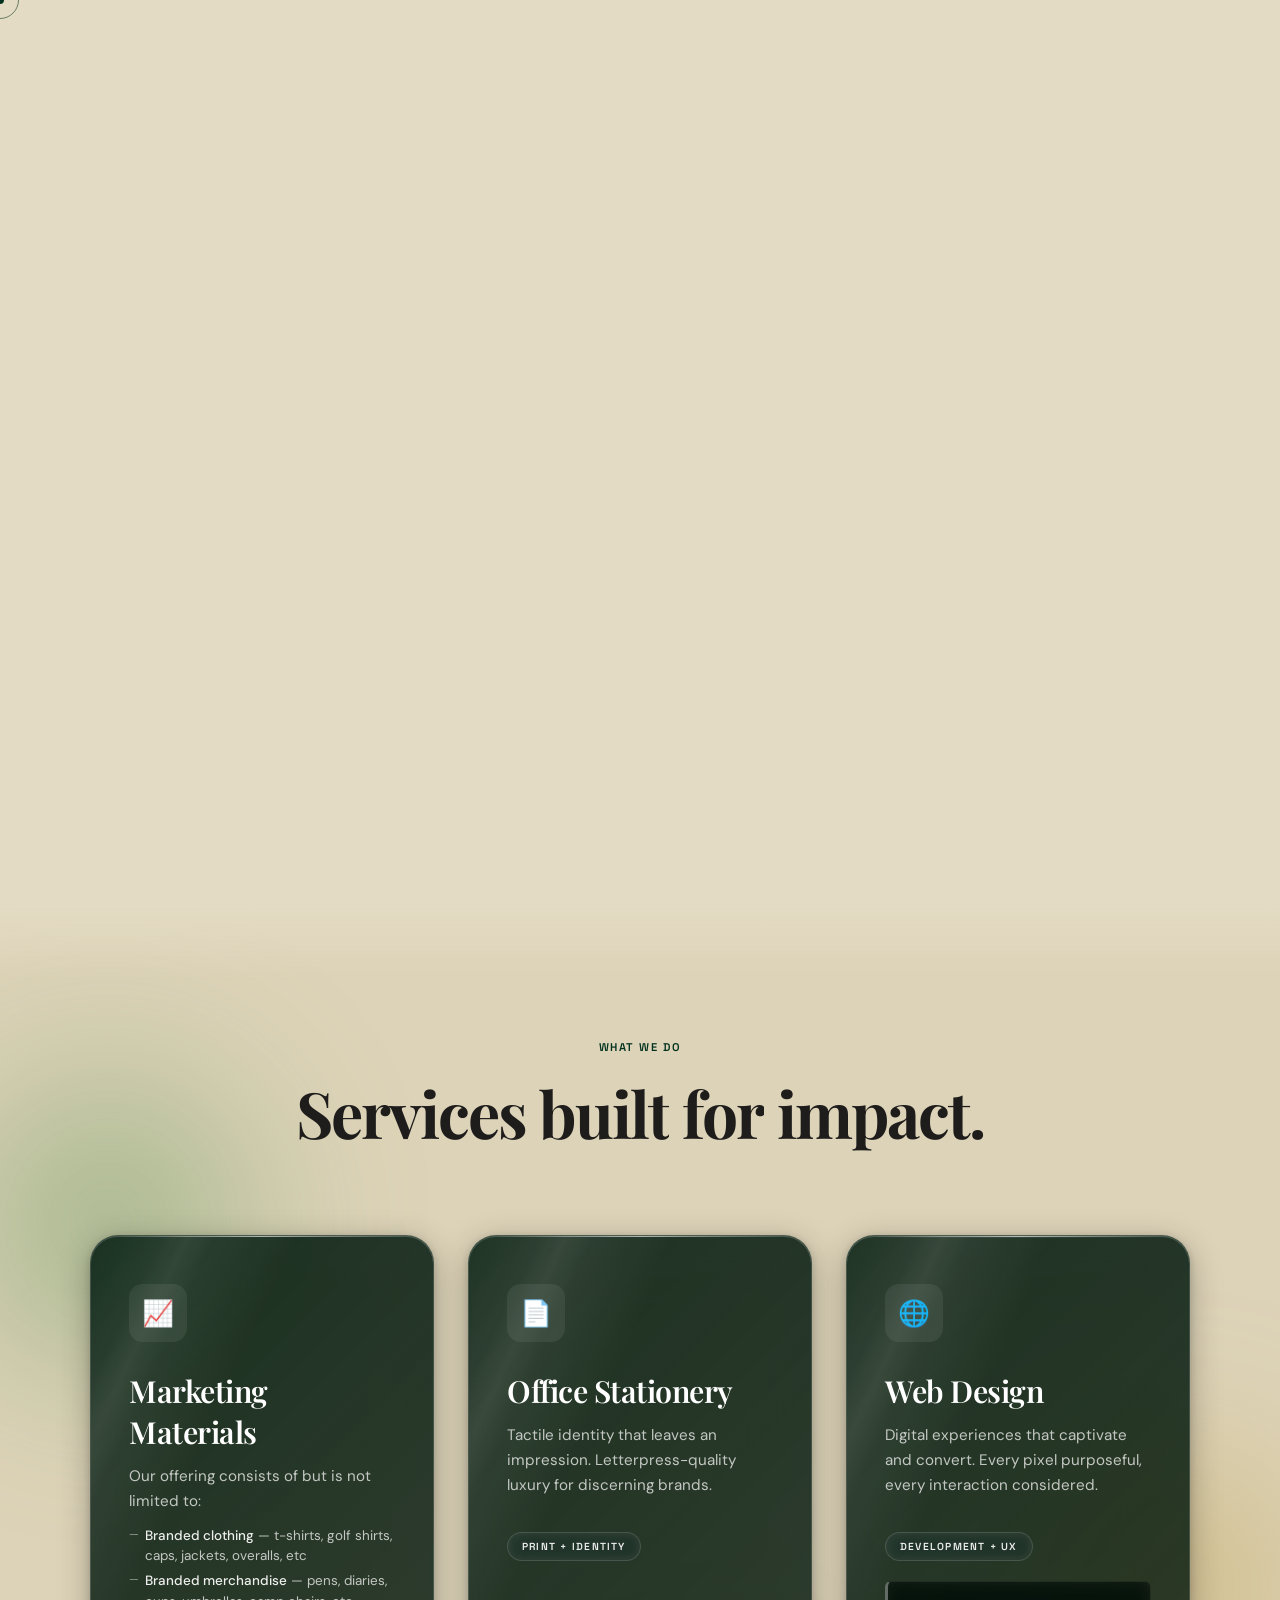
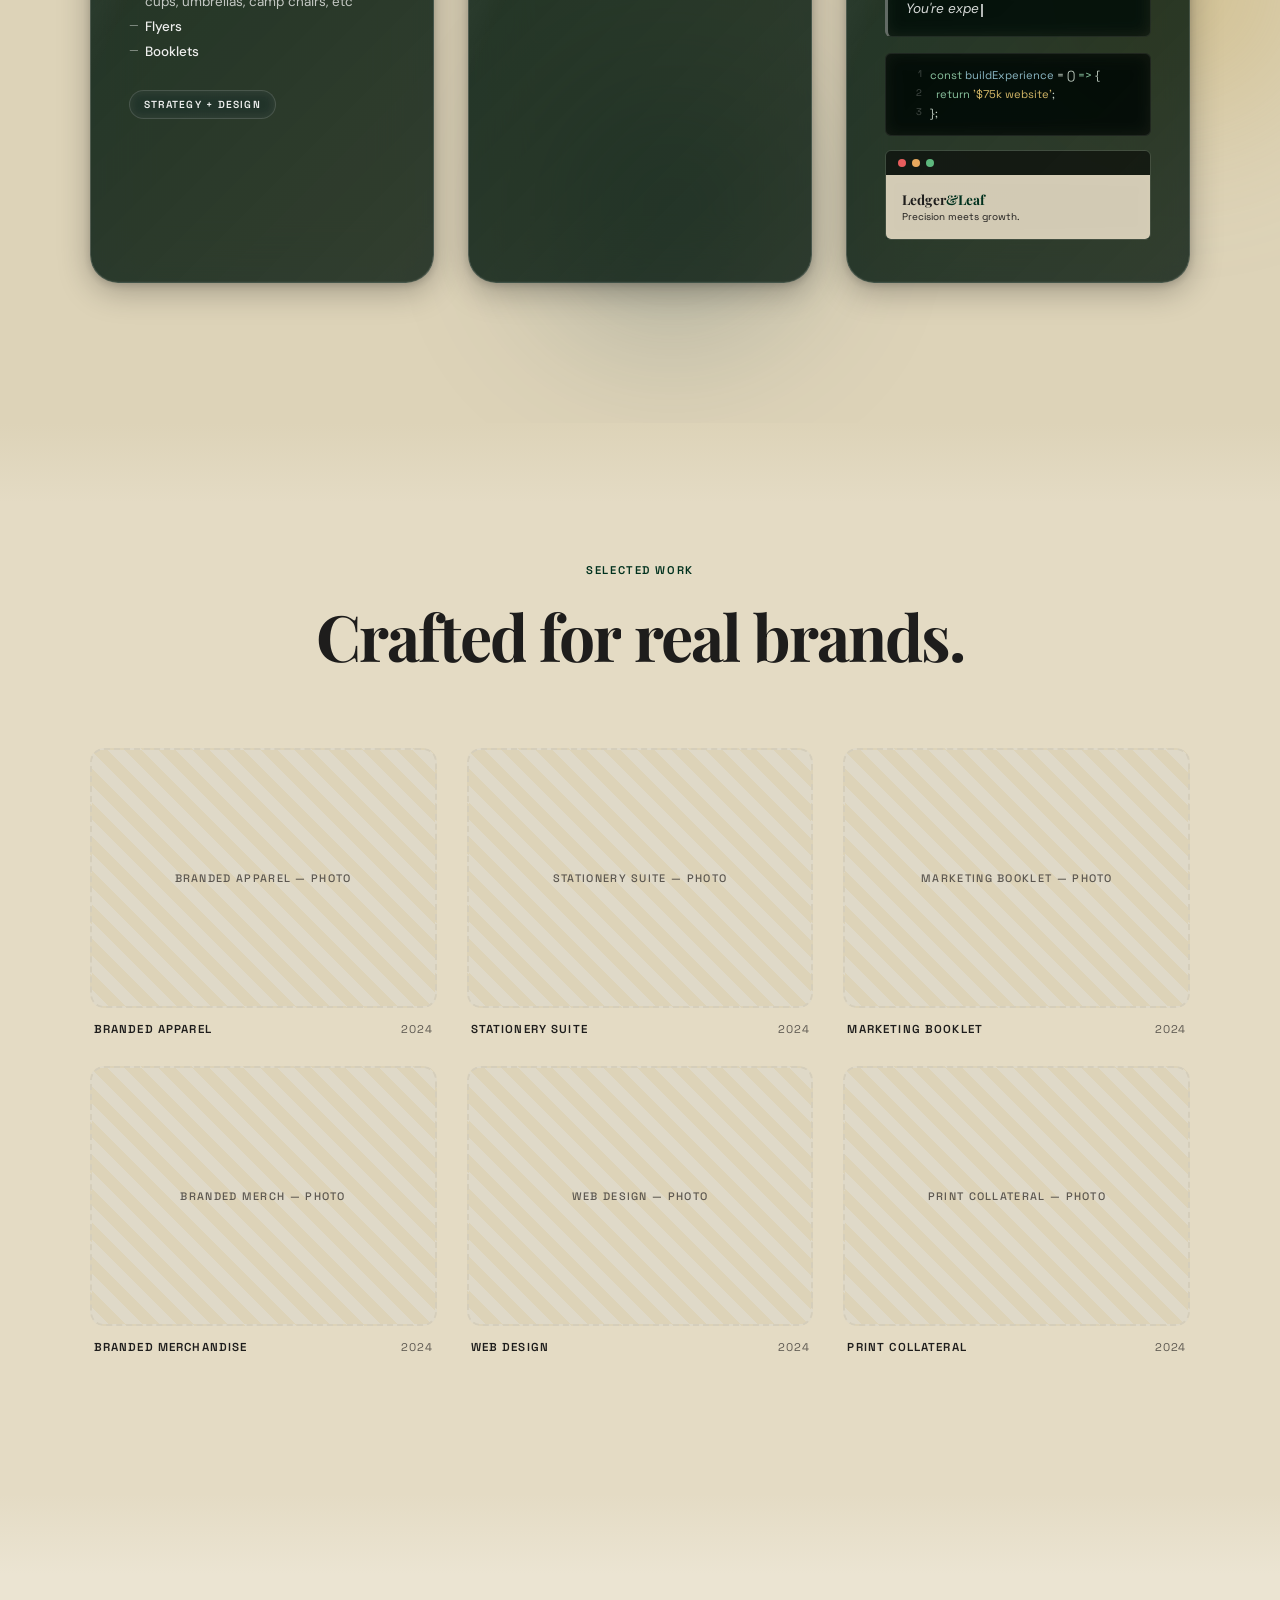
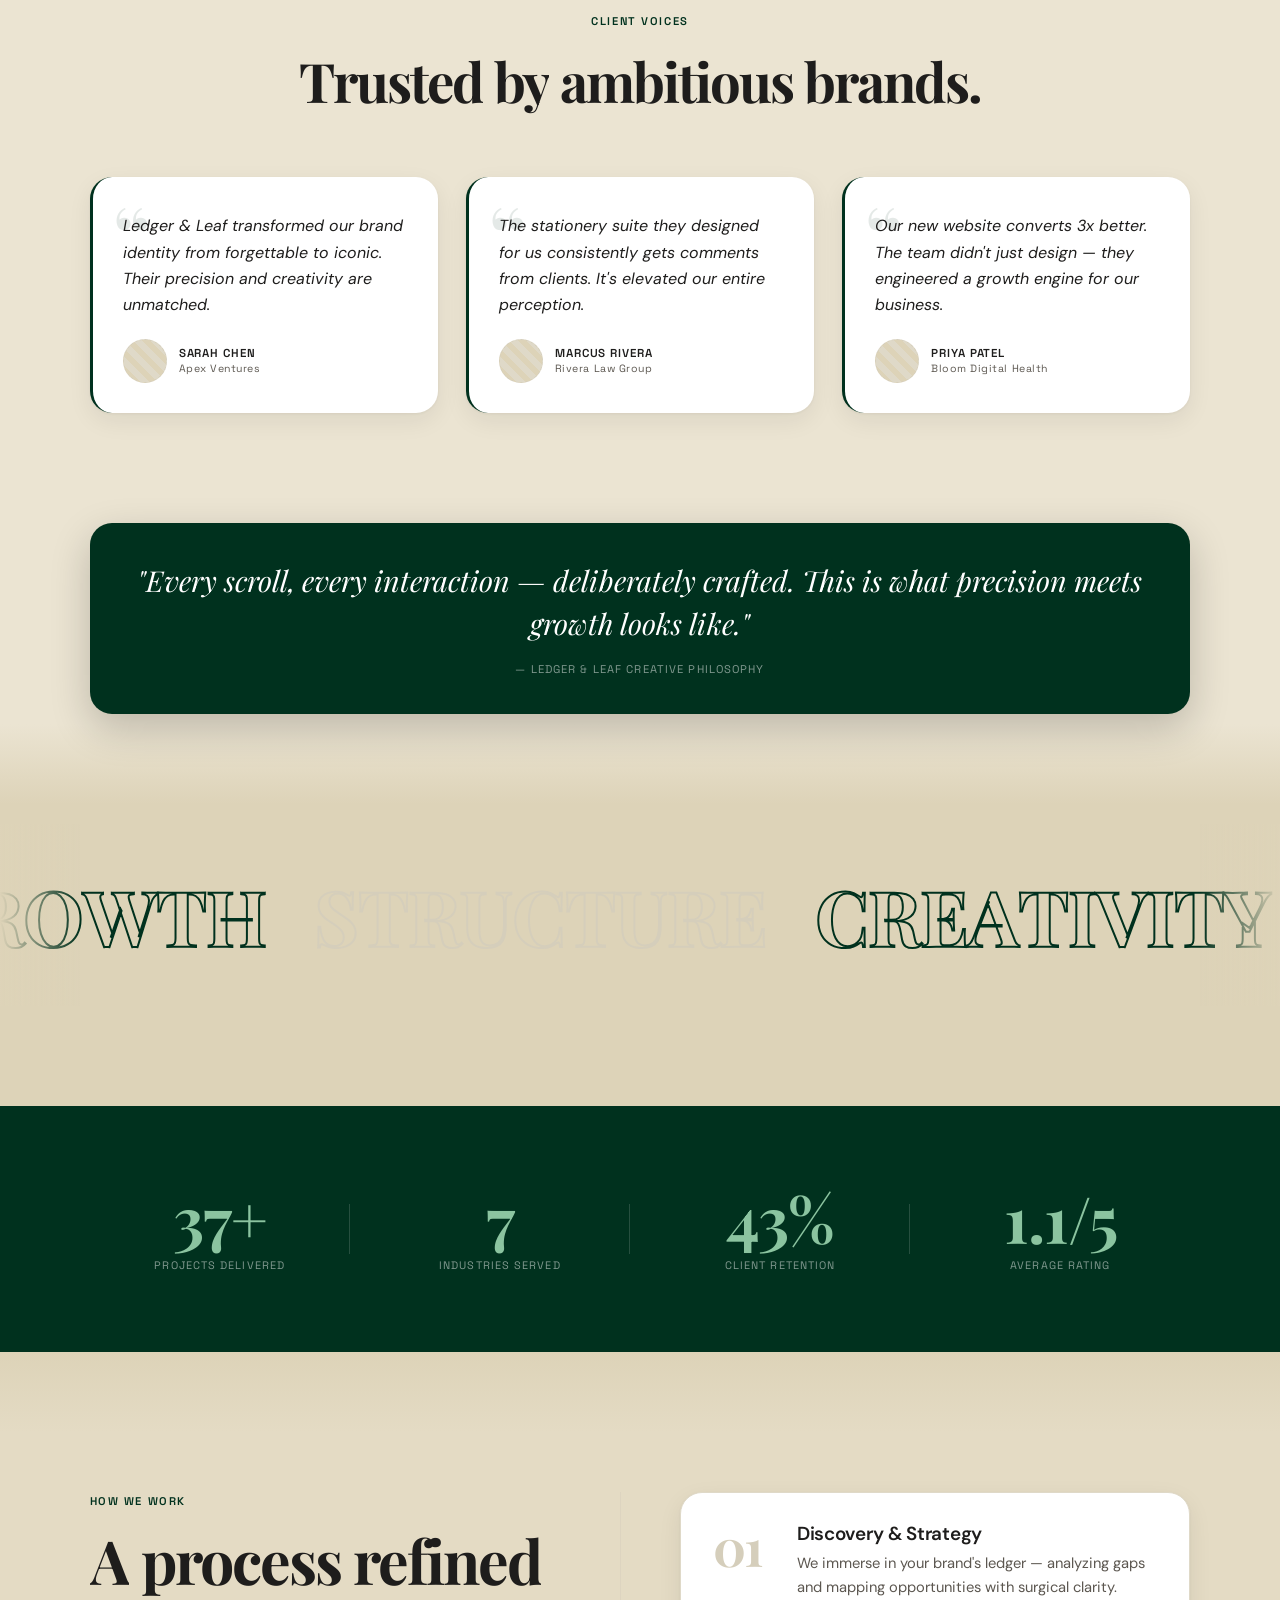
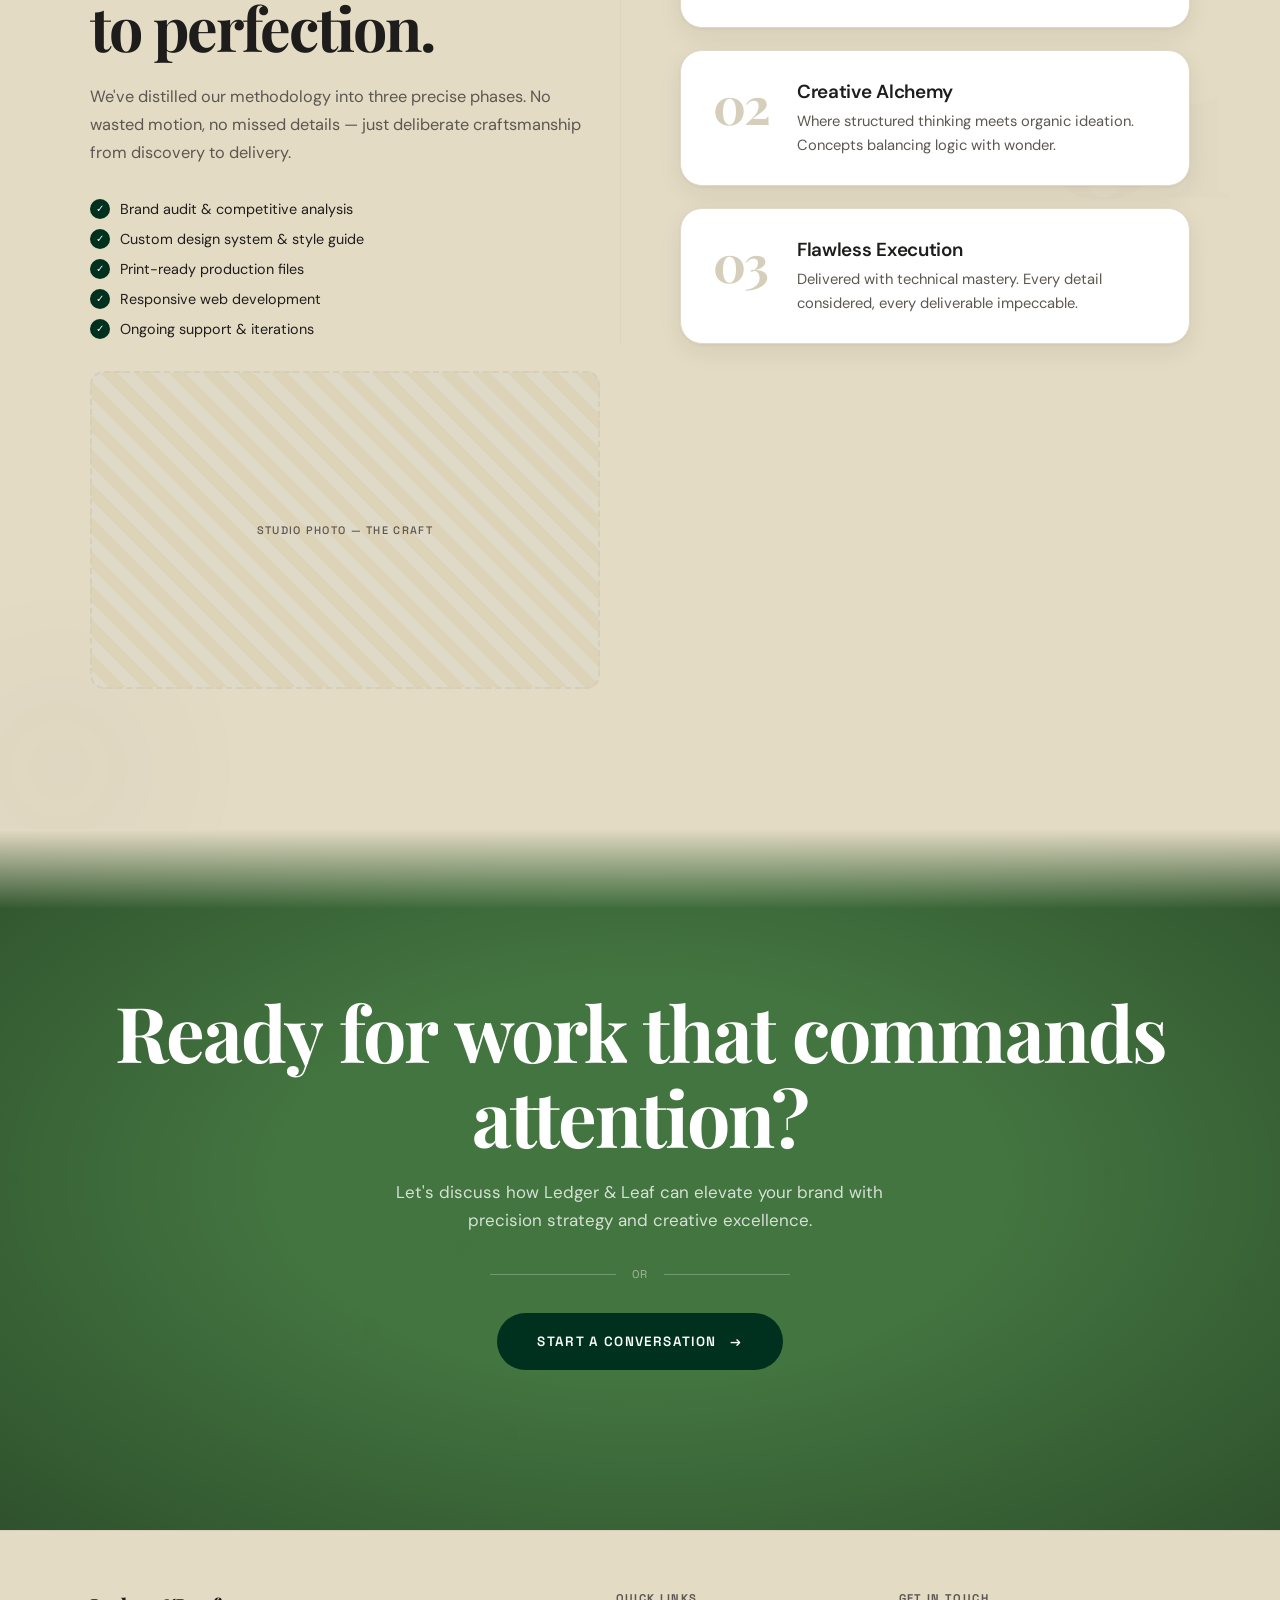
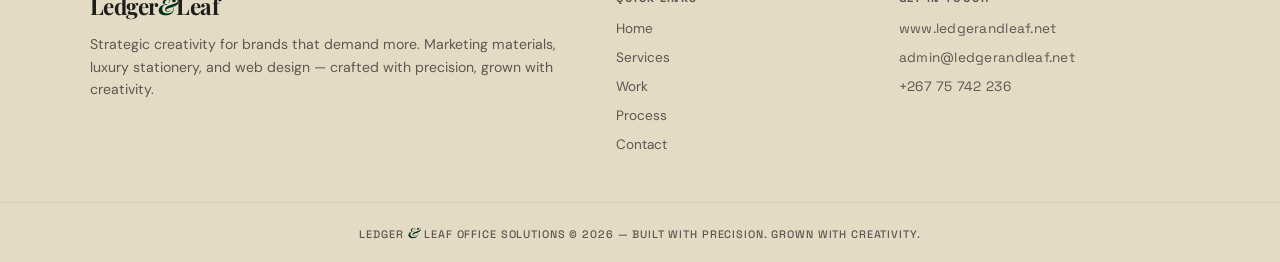
==== commit 74fcb1a1: "Update index.html" ====
--- a/index.html
+++ b/index.html
@@ -15,10 +15,11 @@
 </head>
 <body>
 
-    <div class="cursor-dot" id="cursorDot"></div>
+            <div class="cursor-dot" id="cursorDot"></div>
     <div class="cursor-ring" id="cursorRing"></div>
     <div class="scroll-progress" id="scrollProgress"></div>
-
+    <canvas id="ledgerGrid" class="ledger-grid-canvas"></canvas>
+   
         <!-- ============ PRELOADER ============ -->
     <div id="preloader">
         <div class="preloader-content">
@@ -60,7 +61,6 @@
         <div class="hero-bg-pattern" id="heroBgPattern"></div>
         <div class="hero-blob" data-parallax-blob></div>
         <div class="hero-blob-2" data-parallax-blob></div>
-        <canvas id="ledgerGrid" class="ledger-grid-canvas"></canvas>
         <div class="hero-particles" id="heroParticles"></div>
         <div class="hero-dot-accent">
             <div class="dot"></div><div class="dot"></div><div class="dot"></div>
--- a/styles.css
+++ b/styles.css
@@ -159,7 +159,7 @@
     width: 100%;
 }
 
-/* ============ INK DROP PRELOADER ============ */
+/* ============ PRELOADER — REFINED ============ */
 #preloader {
     position: fixed;
     top: 0; left: 0;
@@ -169,87 +169,59 @@
     display: flex;
     align-items: center;
     justify-content: center;
-    overflow: hidden;
-    transition: opacity 0.5s ease, visibility 0.5s;
-}
-.ink-blob {
-    position: absolute;
-    top: 50%; left: 50%;
-    width: 60px;
-    height: 60px;
-    background: var(--forest);
-    border-radius: 50%;
-    transform: translate(-50%, -50%) scale(0);
-    animation: inkDrop 2.4s cubic-bezier(0.65, 0, 0.35, 1) forwards;
-    will-change: transform, border-radius;
-}
-@keyframes inkDrop {
-    0% {
-        transform: translate(-50%, -50%) scale(0);
-        border-radius: 50%;
-    }
-    8% {
-        transform: translate(-50%, -50%) scale(1);
-        border-radius: 50%;
-    }
-    32% {
-        transform: translate(-50%, -50%) scale(16);
-        border-radius: 42% 58% 52% 48% / 46% 38% 62% 54%;
-    }
-    45% {
-        transform: translate(-50%, -50%) scale(17);
-        border-radius: 46% 54% 42% 58% / 52% 44% 56% 48%;
-    }
-    72% {
-        transform: translate(-50%, -50%) scale(17);
-        border-radius: 50% 50% 46% 54% / 50% 48% 52% 50%;
-    }
-    100% {
-        transform: translate(-50%, -50%) scale(0);
-        border-radius: 50%;
-    }
+    transition: opacity 0.6s ease, visibility 0.6s;
 }
 .preloader-content {
-    position: relative;
-    z-index: 2;
     display: flex;
     flex-direction: column;
     align-items: center;
-    gap: 0.8rem;
-    opacity: 0;
-    animation: preContent 2.4s ease forwards;
+    gap: 0.9rem;
+    animation: preFade 1.9s ease forwards;
     will-change: opacity, transform;
 }
-@keyframes preContent {
-    0%, 22% { opacity: 0; transform: translateY(12px) scale(0.96); }
-    38%, 68% { opacity: 1; transform: translateY(0) scale(1); }
-    88%, 100% { opacity: 0; transform: translateY(-12px) scale(0.96); }
+@keyframes preFade {
+    0% { opacity: 0; transform: translateY(8px); }
+    20%, 78% { opacity: 1; transform: translateY(0); }
+    100% { opacity: 0; transform: translateY(-6px); }
 }
 .preloader-text {
     display: flex;
     align-items: baseline;
-    gap: 0.4rem;
-    font-size: clamp(2.4rem, 7vw, 4.4rem);
+    gap: 0.35rem;
+    font-size: clamp(2rem, 5.5vw, 3.4rem);
     font-weight: 700;
-    color: var(--cream);
+    line-height: 1;
 }
 .pre-ledger,
 .pre-ampersand,
 .pre-leaf {
     font-family: 'Playfair Display', serif;
-    color: var(--cream);
-}
-.pre-ampersand { font-style: italic; opacity: 0.85; }
-.pre-leaf { font-style: italic; }
+    color: var(--charcoal);
+}
+.pre-ampersand { color: var(--forest); font-style: italic; }
+.pre-leaf { color: var(--forest); font-style: italic; }
 .preline-sub {
     font-family: 'Space Grotesk', sans-serif;
     text-transform: uppercase;
     letter-spacing: 0.42em;
-    font-size: 0.7rem;
+    font-size: 0.62rem;
     font-weight: 500;
-    color: var(--cream);
-    opacity: 0.75;
+    color: var(--text-muted);
     padding-left: 0.42em;
+    opacity: 0.85;
+}
+.pre-line {
+    width: 0;
+    height: 1px;
+    background: var(--forest);
+    opacity: 0.35;
+    margin-top: 0.4rem;
+    animation: preLine 1.6s ease-out forwards;
+    animation-delay: 0.3s;
+    max-width: 220px;
+}
+@keyframes preLine {
+    to { width: 220px; }
 }
 
 /* ============ NAVIGATION ============ */
@@ -503,7 +475,7 @@
     margin-bottom: 1.6rem;
     opacity: 0;
     animation: slideUpFade 0.7s ease-out forwards;
-    animation-delay: 2.9s;
+    animation-delay: 2.1s;
 }
 .hero-badge-dot {
     width: 7px; height: 7px;
@@ -522,7 +494,7 @@
     opacity: 0.3;
     margin-bottom: 1.6rem;
     animation: slideUpFade 0.7s ease-out forwards;
-    animation-delay: 3s;
+    animation-delay: 2.2s;
 }
 @keyframes slideUpFade {
     from { opacity: 0; transform: translateY(20px); }
@@ -540,7 +512,7 @@
     display: inline-block;
     opacity: 0;
     animation: clipReveal 0.9s ease-out forwards;
-    animation-delay: 3.2s;
+    animation-delay: 2.4s;
 }
 @keyframes clipReveal {
     from { opacity: 0; clip-path: inset(0 100% 0 0); }
@@ -552,7 +524,7 @@
     display: inline-block;
     opacity: 0;
     animation: fadeInWord 0.8s ease-out forwards;
-    animation-delay: 3.9s;
+    animation-delay: 3.1s;
     font-style: italic;
 }
 @keyframes fadeInWord { to { opacity: 1; } }
@@ -567,7 +539,7 @@
     transform: scaleX(0);
     transform-origin: left;
     animation: underlineReveal 0.7s ease-out forwards;
-    animation-delay: 4.5s;
+    animation-delay: 3.7s;
 }
 @keyframes underlineReveal { to { transform: scaleX(1); } }
 .hero-sub {
@@ -578,7 +550,7 @@
     margin-bottom: 2.4rem;
     opacity: 0;
     animation: slideUpFade 0.7s ease-out forwards;
-    animation-delay: 4.3s;
+    animation-delay: 3.5s;
 }
 .hero-actions {
     display: flex;
@@ -587,7 +559,7 @@
     flex-wrap: wrap;
     opacity: 0;
     animation: slideUpFade 0.7s ease-out forwards;
-    animation-delay: 4.7s;
+    animation-delay: 3.9s;
 }
 .hero-cta {
     display: inline-flex;
@@ -676,7 +648,7 @@
     max-width: 400px;
     opacity: 0;
     animation: slideUpFade 0.8s ease-out forwards;
-    animation-delay: 3.5s;
+    animation-delay: 2.8s;
     overflow: hidden;
     text-align: center;
     transform-style: preserve-3d;
@@ -892,7 +864,6 @@
     grid-template-columns: repeat(3, 1fr);
     gap: 34px;
 }
-
 .service-card {
     background: linear-gradient(135deg, rgba(0, 26, 15, 0.88) 0%, rgba(0, 20, 12, 0.78) 100%);
     backdrop-filter: blur(28px) saturate(160%);
@@ -1884,7 +1855,8 @@
     .nav-logo { gap: 5px; }
     .nav-logo-main { font-size: 1.4rem; }
     .nav-logo-sub { font-size: 0.46rem; letter-spacing: 0.26em; padding-left: 0.26em; }
-    .preline-sub { font-size: 0.62rem; letter-spacing: 0.36em; padding-left: 0.36em; }
+    .preline-sub { font-size: 0.56rem; letter-spacing: 0.36em; padding-left: 0.36em; }
+    .preloader-text { font-size: 2rem; }
     .services-grid { grid-template-columns: 1fr; gap: 22px; }
     .services-grid .service-card:last-child { grid-column: span 1; max-width: none; }
     .work-grid { grid-template-columns: 1fr; gap: 22px; }
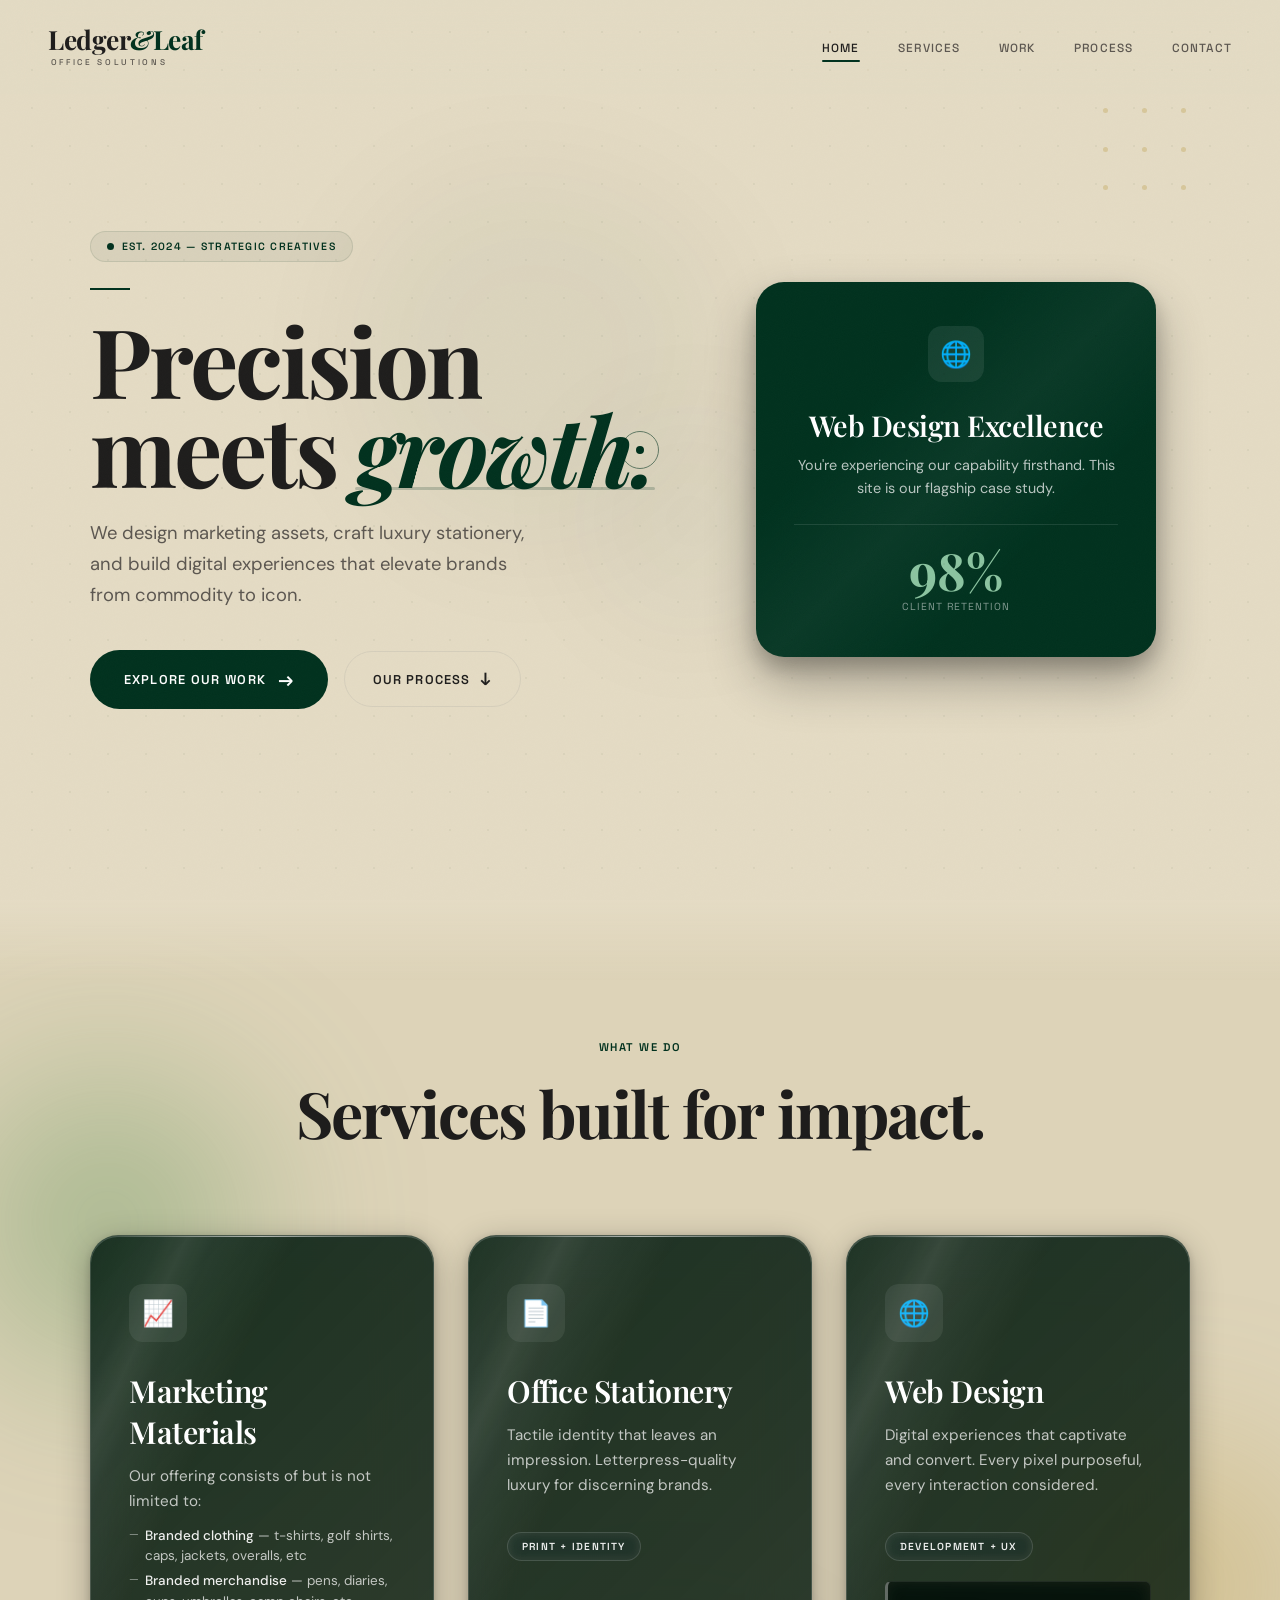
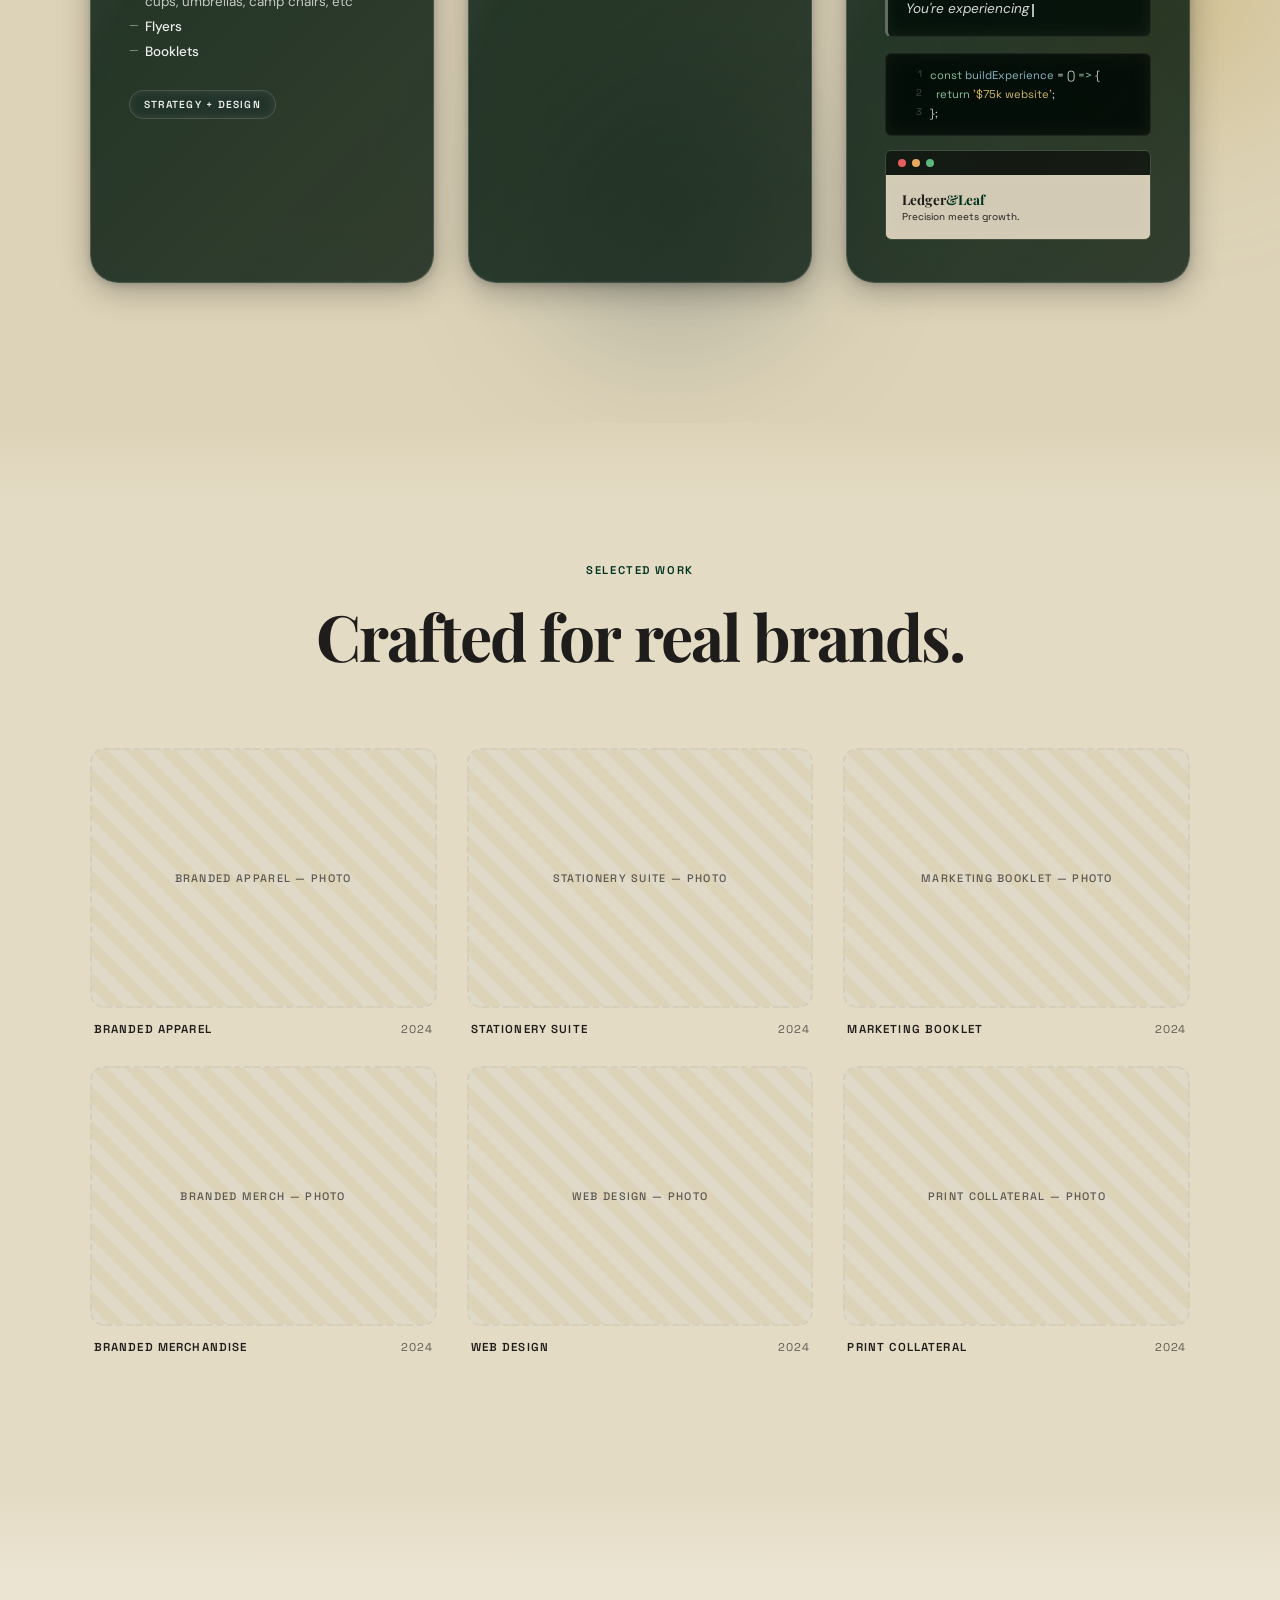
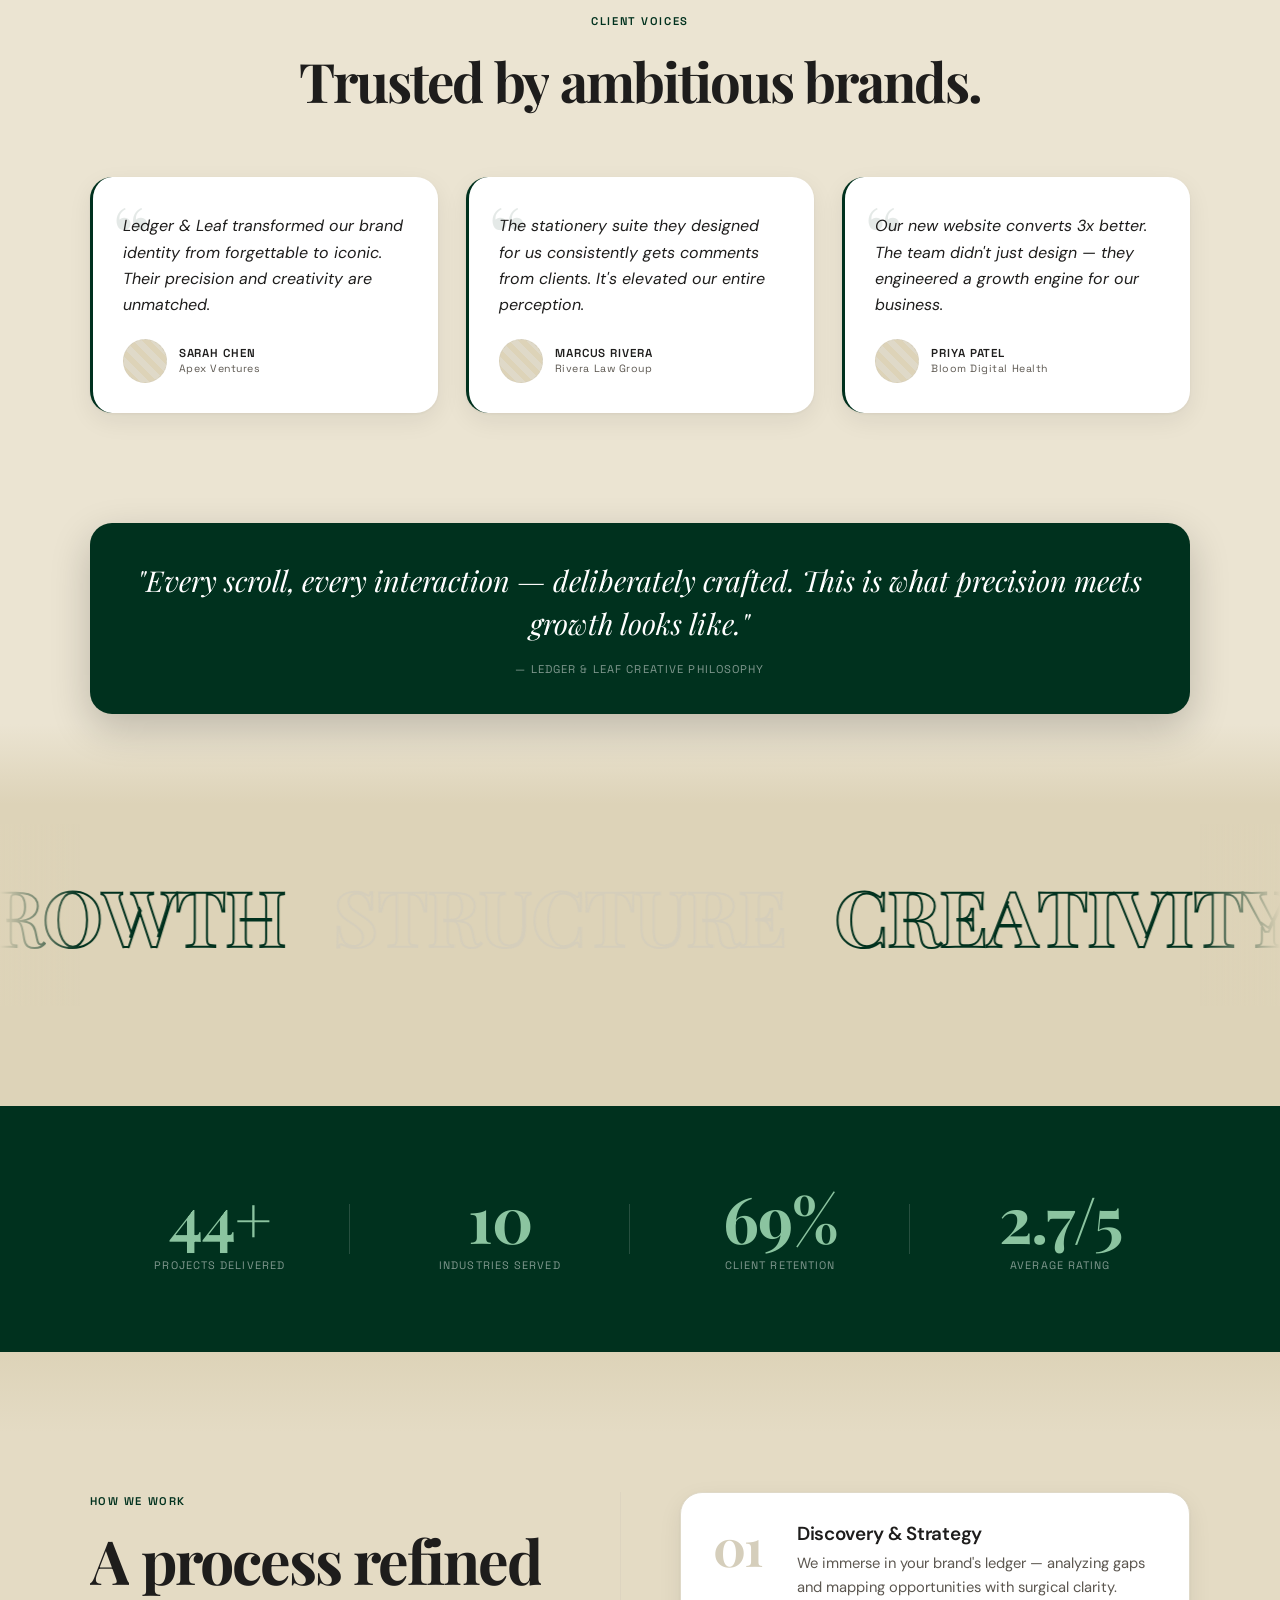
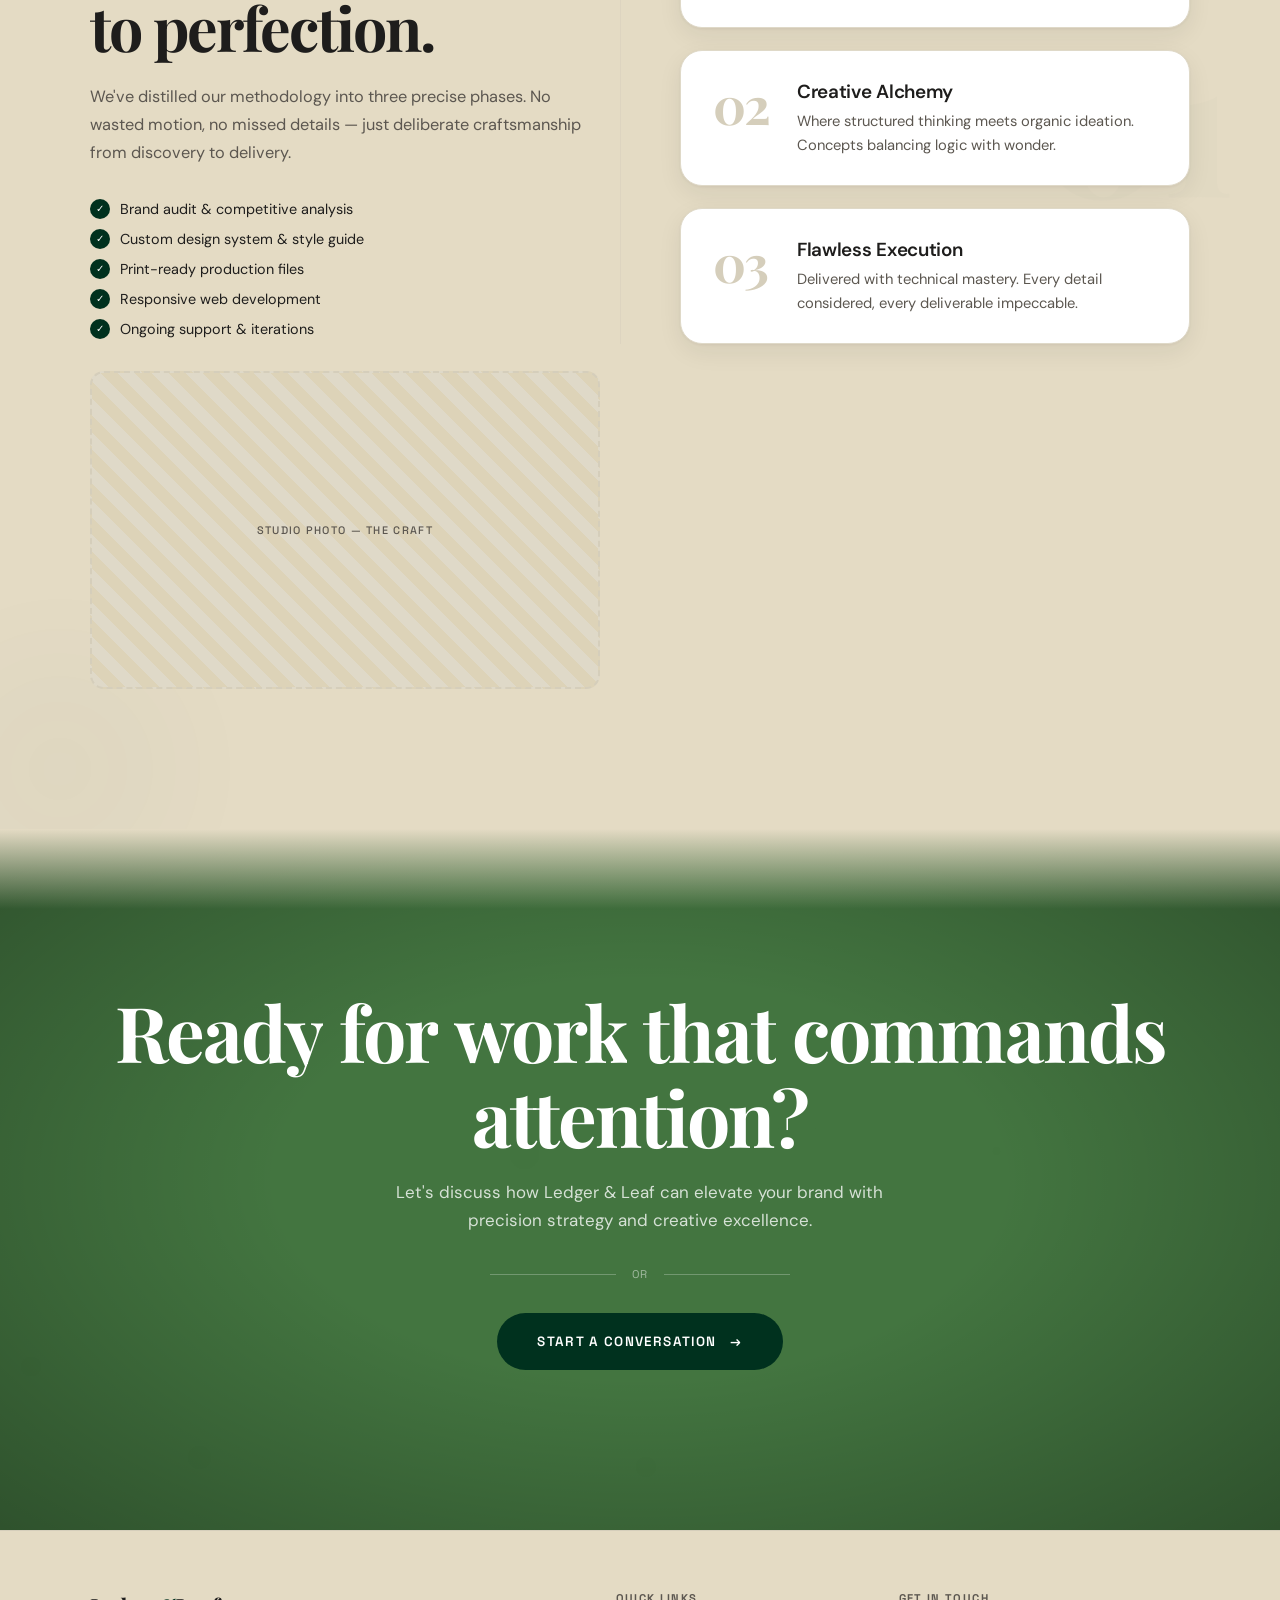
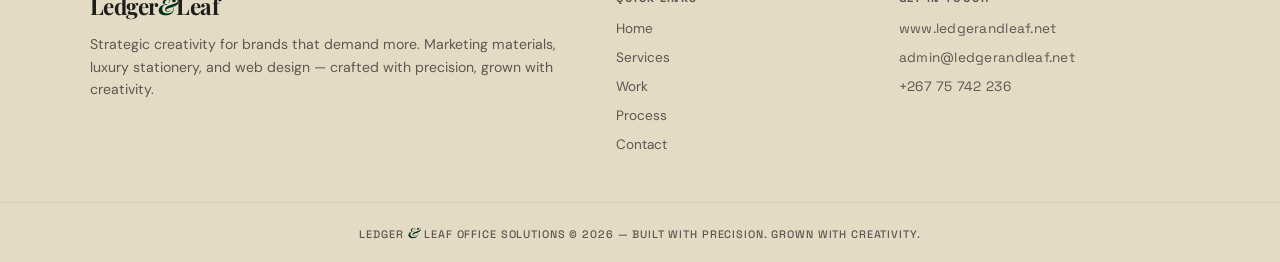
==== commit 6b54ed92: "Update index.html" ====
--- a/index.html
+++ b/index.html
@@ -15,12 +15,12 @@
 </head>
 <body>
 
-            <div class="cursor-dot" id="cursorDot"></div>
+    <div class="cursor-dot" id="cursorDot"></div>
     <div class="cursor-ring" id="cursorRing"></div>
     <div class="scroll-progress" id="scrollProgress"></div>
+
     <canvas id="ledgerGrid" class="ledger-grid-canvas"></canvas>
-   
-        <!-- ============ PRELOADER ============ -->
+
     <div id="preloader">
         <div class="preloader-content">
             <div class="preloader-text">
@@ -57,8 +57,7 @@
         <a href="#closer" data-nav-close>Contact</a>
     </div>
 
-    <section class="hero" id="hero">
-        <div class="hero-bg-pattern" id="heroBgPattern"></div>
+    <section class="hero" id="hero" data-theme="light">
         <div class="hero-blob" data-parallax-blob></div>
         <div class="hero-blob-2" data-parallax-blob></div>
         <div class="hero-particles" id="heroParticles"></div>
@@ -94,7 +93,7 @@
         </div>
     </section>
 
-    <section class="services" id="services">
+    <section class="services" id="services" data-theme="light">
         <div class="section-gradient-top"></div>
         <div class="services-orbs" aria-hidden="true">
             <div class="services-orb orb-1"></div>
@@ -155,7 +154,7 @@
         </div>
     </section>
 
-    <section class="work" id="work">
+    <section class="work" id="work" data-theme="light">
         <div class="section-gradient-top"></div>
         <div class="container">
             <div class="work-header">
@@ -227,7 +226,7 @@
         </div>
     </section>
 
-    <section class="testimonials" id="testimonials">
+    <section class="testimonials" id="testimonials" data-theme="light">
         <div class="section-gradient-top"></div>
         <div class="floating-bg-shape"></div>
         <div class="container">
@@ -273,7 +272,7 @@
         </div>
     </section>
 
-    <div class="quote-pullout">
+    <div class="quote-pullout" data-theme="light">
         <div class="container">
             <div class="quote-banner">
                 <blockquote>"Every scroll, every interaction — deliberately crafted. This is what precision meets growth looks like."</blockquote>
@@ -282,7 +281,7 @@
         </div>
     </div>
 
-    <div class="showcase-strip">
+    <div class="showcase-strip" data-theme="light">
         <div class="section-gradient-top"></div>
         <div class="marquee-window">
             <div class="marquee" id="marquee">
@@ -297,7 +296,7 @@
         <div class="section-gradient-bottom"></div>
     </div>
 
-    <div class="stats-bar">
+    <div class="stats-bar" data-theme="dark">
         <div class="container">
             <div class="stats-grid">
                 <div class="stat-item">
@@ -323,7 +322,7 @@
         </div>
     </div>
 
-    <section class="process" id="process">
+    <section class="process" id="process" data-theme="light">
         <div class="section-gradient-top"></div>
         <div class="floating-bg-shape"></div>
         <div class="container">
@@ -375,7 +374,7 @@
         </div>
     </section>
 
-    <section class="closer" id="closer">
+    <section class="closer" id="closer" data-theme="dark">
         <div class="section-gradient-top"></div>
         <div class="closer-particles" id="closerParticles"></div>
         <div class="container">
@@ -388,7 +387,7 @@
         </div>
     </section>
 
-    <footer class="footer-main">
+    <footer class="footer-main" data-theme="light">
         <div class="container">
             <div class="footer-grid">
                 <div class="footer-col">
@@ -416,7 +415,7 @@
             </div>
         </div>
     </footer>
-    <div class="footer-bottom">
+    <div class="footer-bottom" data-theme="light">
         Ledger <span class="footer-ampersand">&amp;</span> Leaf Office Solutions &copy; 2026 &mdash; Built with precision. Grown with creativity.
     </div>
 
--- a/styles.css
+++ b/styles.css
@@ -55,7 +55,7 @@
     top: 0; left: 0;
     width: 100vw; height: 100vh;
     pointer-events: none;
-    z-index: 9999;
+    z-index: 9998;
     background-image: url("data:image/svg+xml,%3Csvg viewBox='0 0 256 256' xmlns='http://www.w3.org/2000/svg'%3E%3Cfilter id='noise'%3E%3CfeTurbulence type='fractalNoise' baseFrequency='0.72' numOctaves='3' stitchTiles='stitch'/%3E%3C/filter%3E%3Crect width='100%25' height='100%25' filter='url(%23noise)' opacity='0.020'/%3E%3C/svg%3E");
     background-repeat: repeat;
     background-size: 180px 180px;
@@ -118,6 +118,19 @@
     z-index: 10000;
     transition: width 0.08s linear;
     box-shadow: 0 0 8px rgba(0, 49, 30, 0.4);
+}
+
+/* ============ GLOBAL LEDGER GRID CANVAS ============ */
+.ledger-grid-canvas {
+    position: fixed;
+    top: 0; left: 0;
+    width: 100vw;
+    height: 100vh;
+    pointer-events: none;
+    z-index: 9997;
+    display: block;
+    mix-blend-mode: multiply;
+    opacity: 0.95;
 }
 
 /* ============ SPLIT TEXT REVEAL ============ */
@@ -159,7 +172,7 @@
     width: 100%;
 }
 
-/* ============ PRELOADER — REFINED ============ */
+/* ============ PRELOADER ============ */
 #preloader {
     position: fixed;
     top: 0; left: 0;
@@ -417,18 +430,6 @@
     opacity: 0.06;
     background-image: radial-gradient(circle, var(--forest) 1px, transparent 1px);
     background-size: 36px 36px;
-    transition: opacity 0.6s ease;
-}
-.hero-bg-pattern.canvas-active {
-    opacity: 0;
-}
-.ledger-grid-canvas {
-    position: absolute;
-    top: 0; left: 0;
-    width: 100%; height: 100%;
-    pointer-events: none;
-    z-index: 2;
-    display: block;
 }
 .hero-particles {
     position: absolute;
@@ -1883,7 +1884,6 @@
     .services-orb.orb-2 { width: 260px; height: 260px; }
     .services-orb.orb-3 { width: 240px; height: 240px; }
     .ledger-grid-canvas { display: none; }
-    .hero-bg-pattern.canvas-active { opacity: 0.06; }
 }
 @media (max-width: 480px) {
     .hero h1 { font-size: 2.4rem; letter-spacing: -1px; }
@@ -1917,5 +1917,4 @@
     .split-word-inner { transform: none; opacity: 1; }
     .hero-particle { display: none; }
     .ledger-grid-canvas { display: none; }
-    .hero-bg-pattern.canvas-active { opacity: 0.06; }
-}
+}
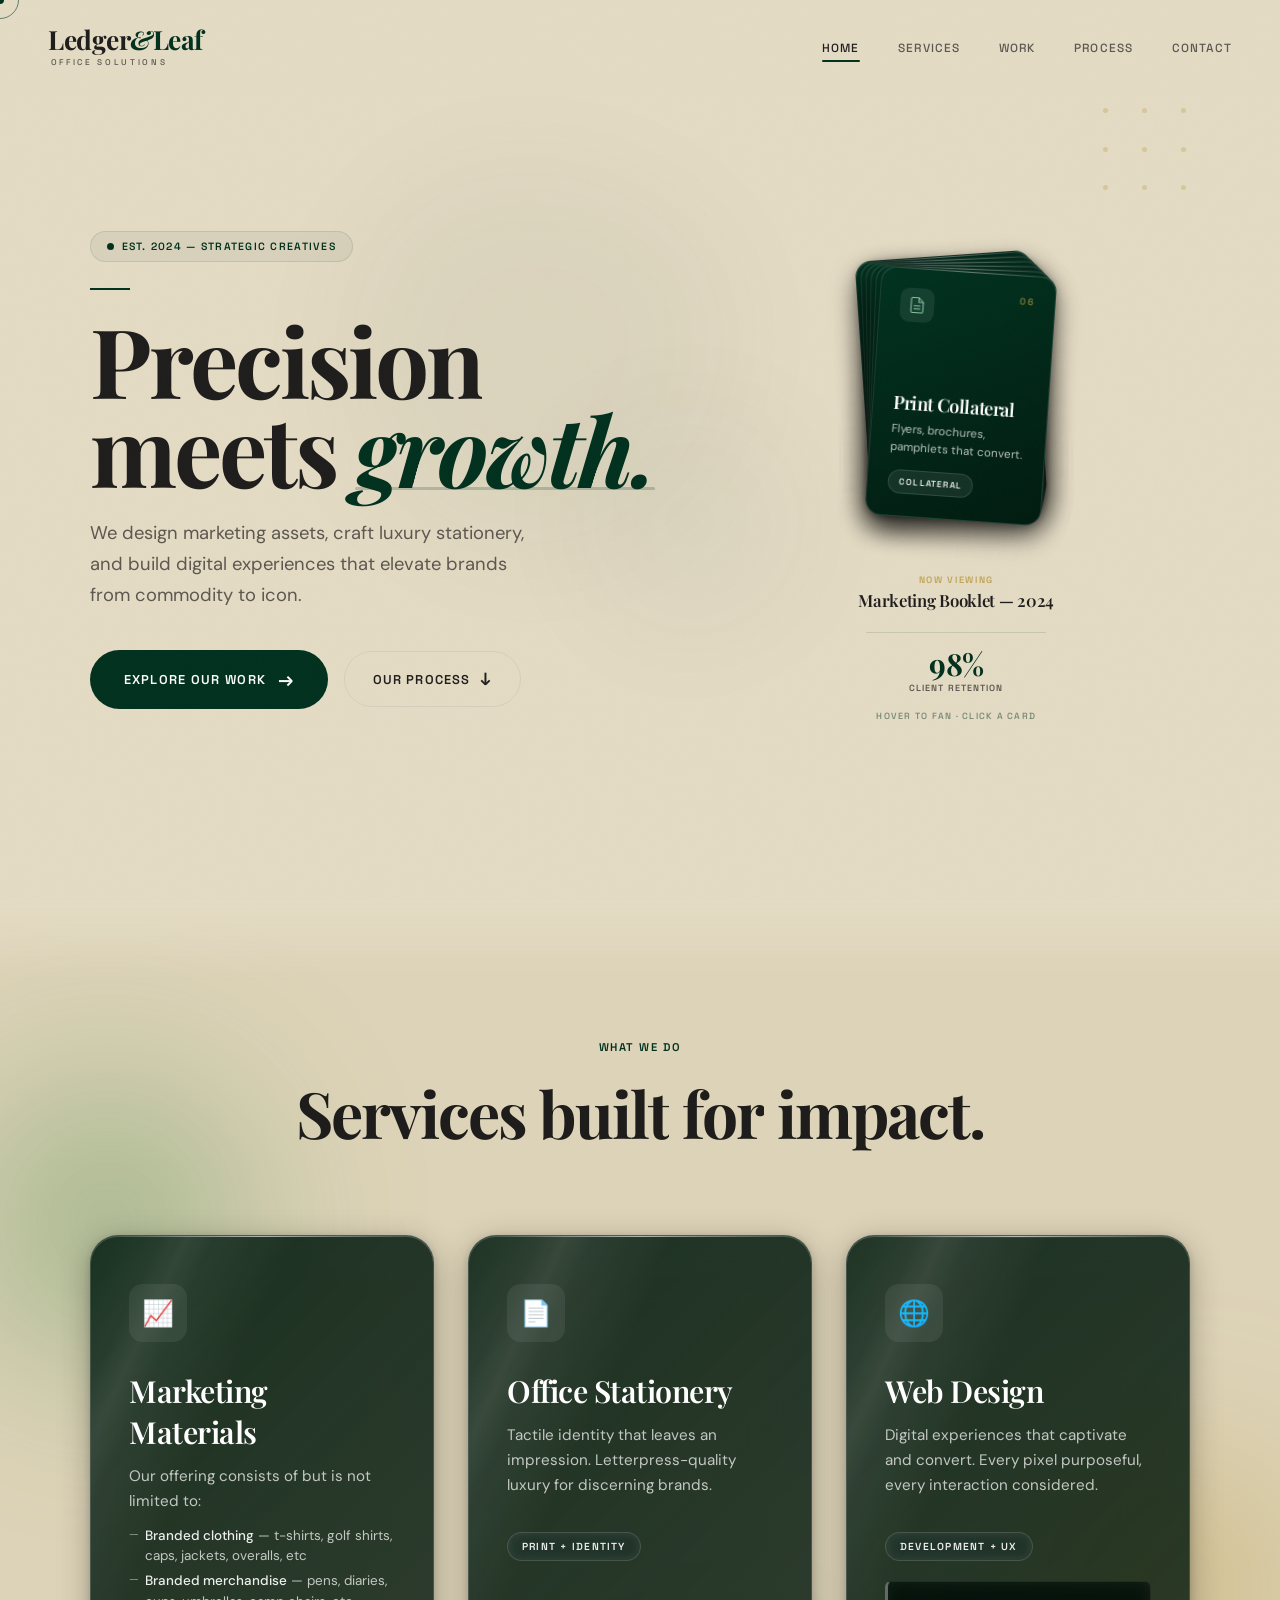
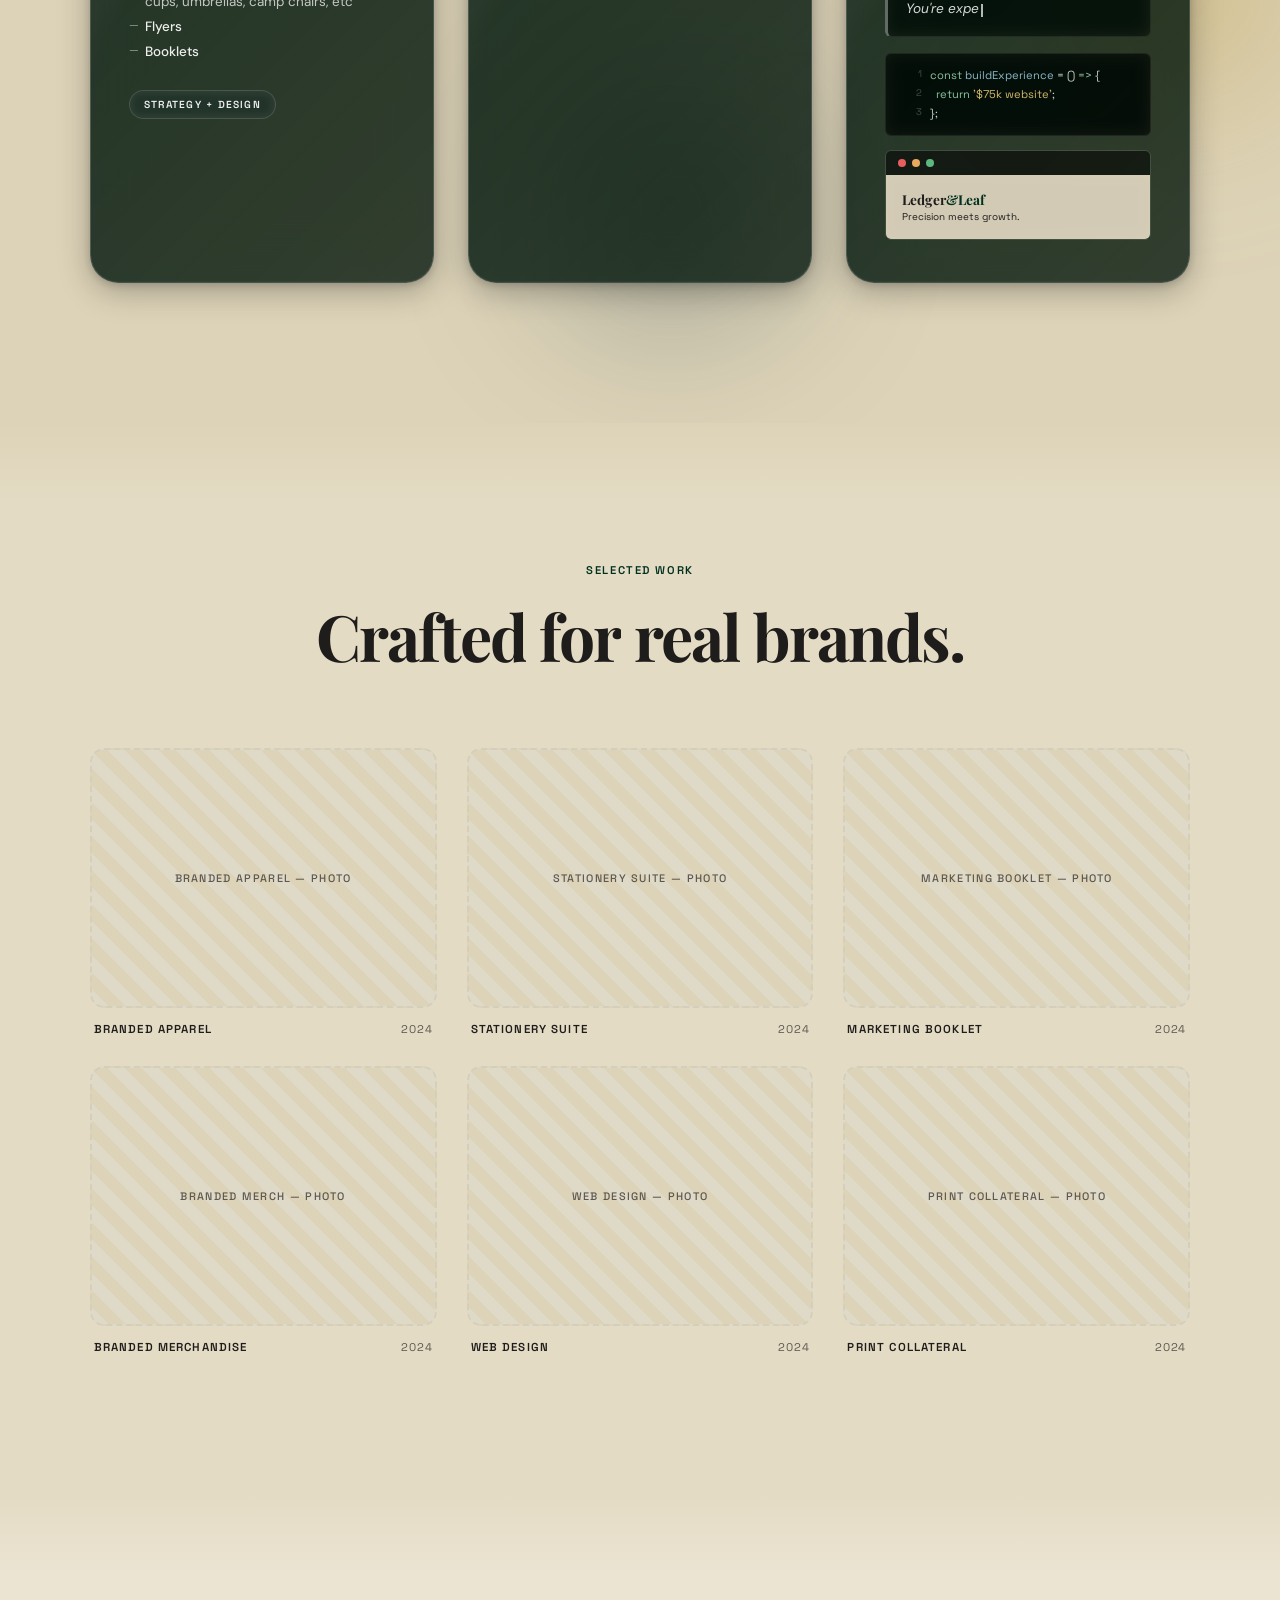
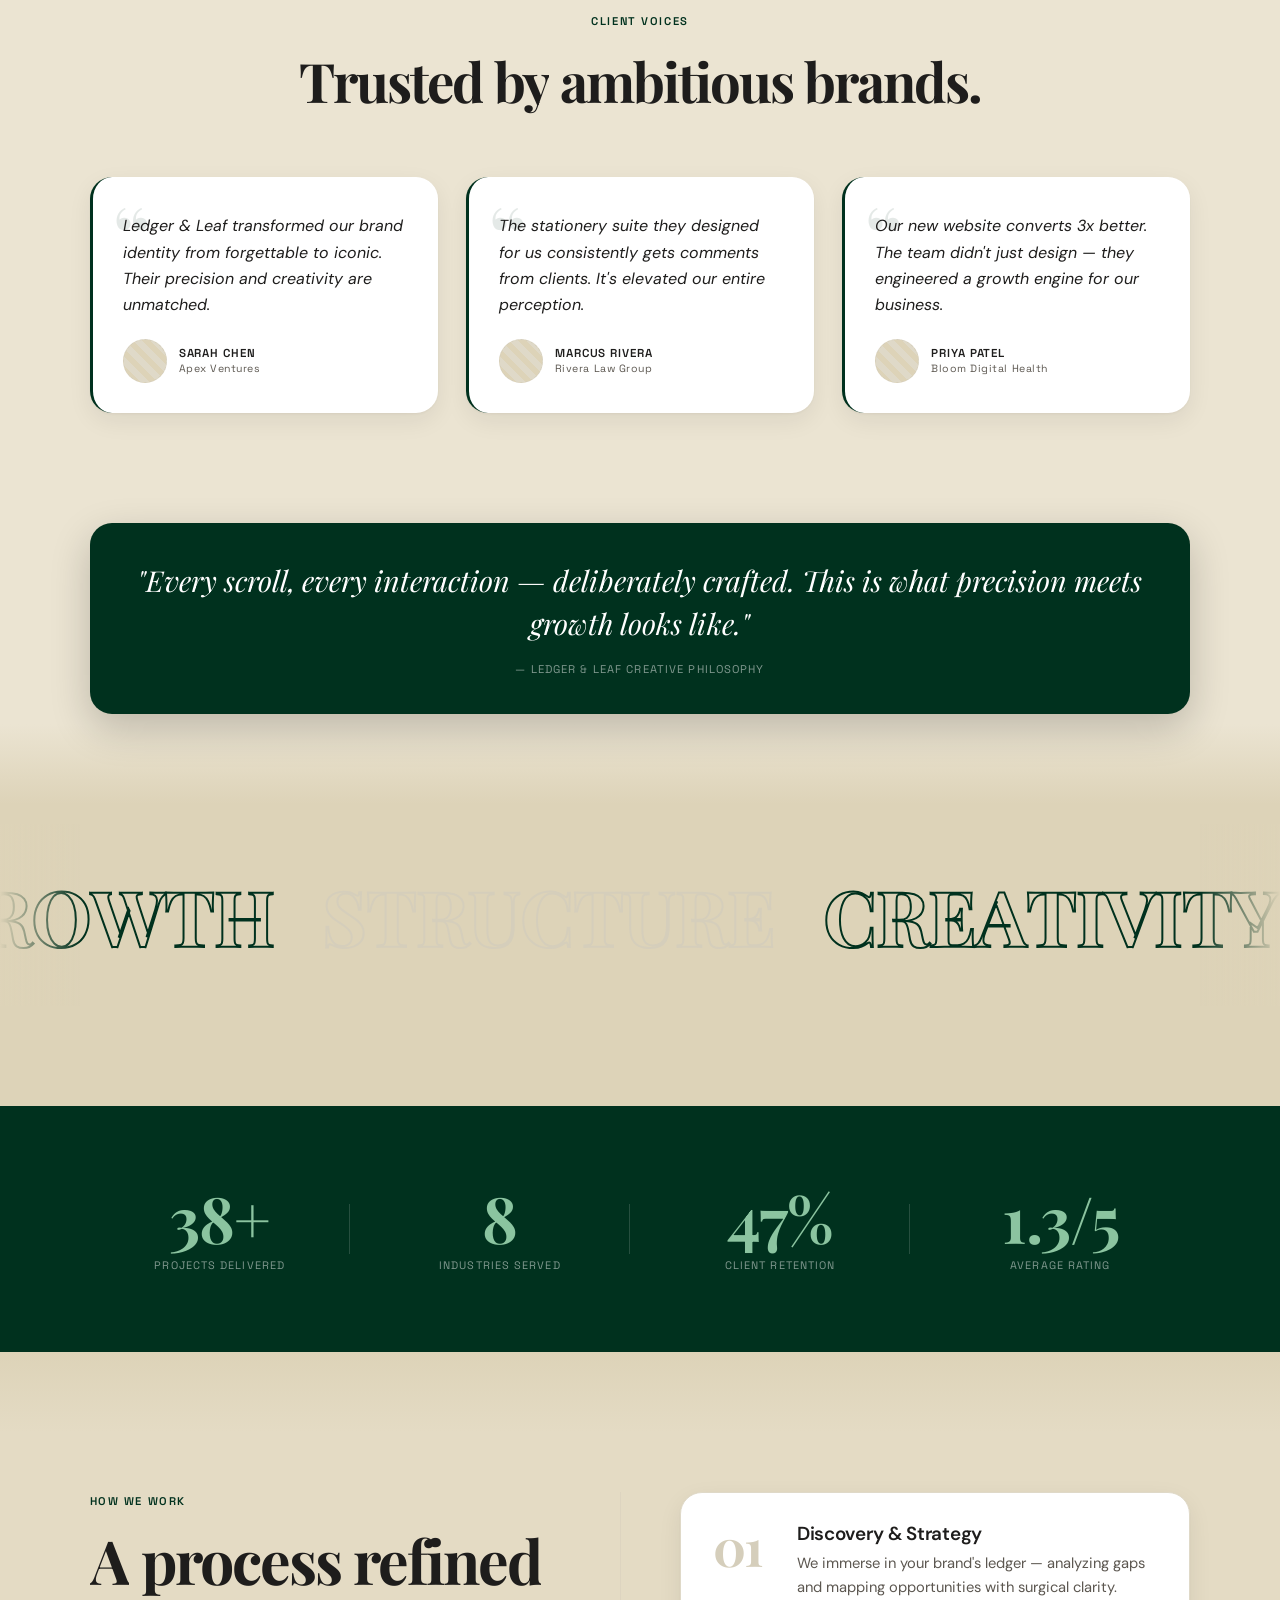
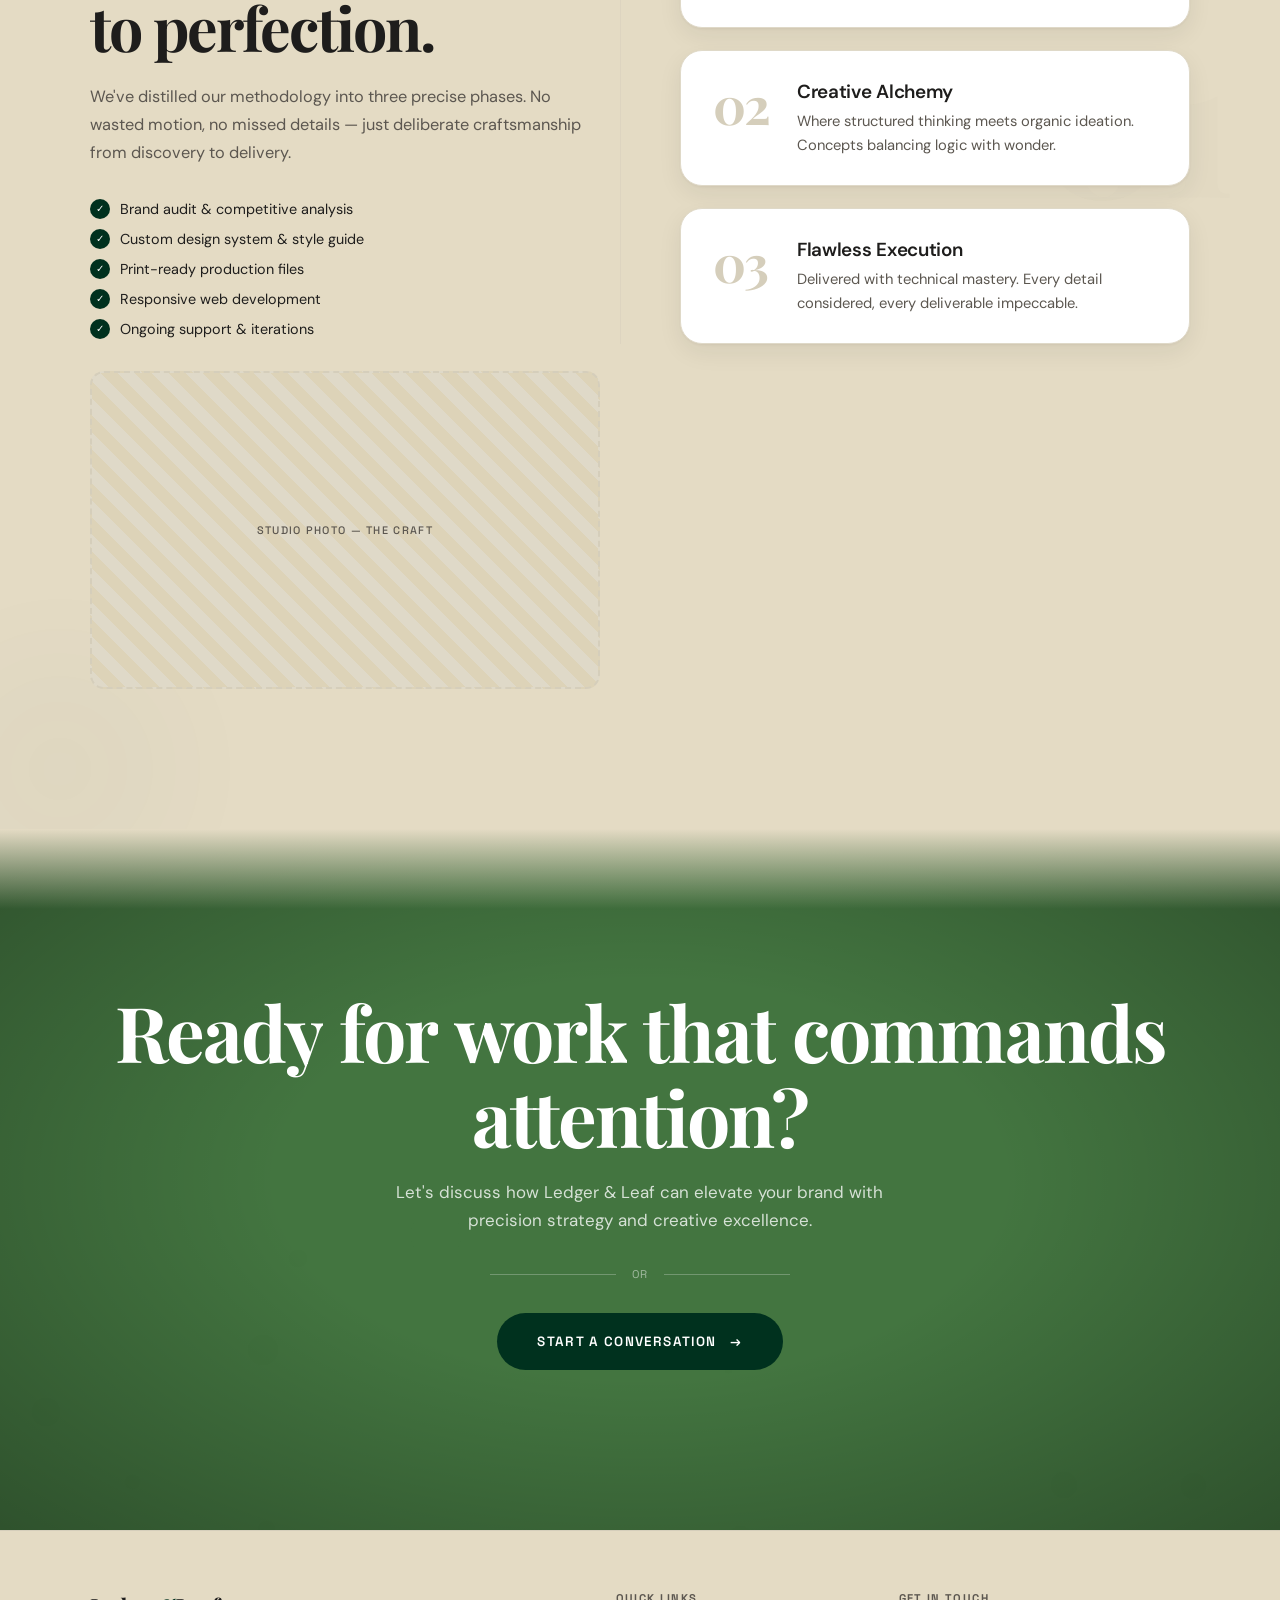
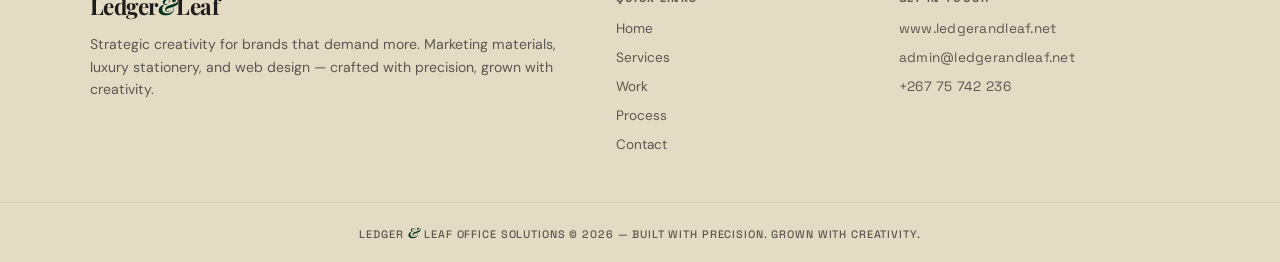
==== commit ae68b631: "Update index.html" ====
--- a/index.html
+++ b/index.html
@@ -79,15 +79,103 @@
                     <a href="#process" class="hero-cta-secondary" data-magnetic><span>Our Process</span> <span class="arrow-down" style="font-size:1.1rem;">↓</span></a>
                 </div>
             </div>
+
             <div class="hero-visual" id="heroVisual">
-                <div class="hero-card" id="heroCard">
-                    <div class="hero-card-icon">&#127760;</div>
-                    <h3>Web Design Excellence</h3>
-                    <p>You're experiencing our capability firsthand. This site is our flagship case study.</p>
-                    <div class="hero-card-stat">
-                        <span class="stat-value" id="statCounterHero" data-target="98">98%</span>
-                        <span class="stat-label">Client Retention</span>
-                    </div>
+                <div class="card-deck-wrap">
+                    <div class="card-deck" id="cardDeck">
+                        <div class="deck-item" data-category="Branded Apparel" data-year="2024">
+                            <span class="deck-num">01</span>
+                            <div class="deck-icon">
+                                <svg viewBox="0 0 24 24" fill="none" stroke="currentColor" stroke-width="1.4" stroke-linecap="round" stroke-linejoin="round">
+                                    <path d="M20.38 3.46L16 2a4 4 0 0 1-8 0L3.62 3.46a2 2 0 0 0-1.34 2.23l.58 3.47a1 1 0 0 0 .99.84H6v10a1 1 0 0 0 1 1h10a1 1 0 0 0 1-1V10h2.15a1 1 0 0 0 .99-.84l.58-3.47a2 2 0 0 0-1.34-2.23z"/>
+                                </svg>
+                            </div>
+                            <h4>Branded Apparel</h4>
+                            <p>Wearable identity — tees, caps, golf shirts, jackets.</p>
+                            <span class="deck-tag">Apparel</span>
+                        </div>
+                        <div class="deck-item" data-category="Stationery Suite" data-year="2024">
+                            <span class="deck-num">02</span>
+                            <div class="deck-icon">
+                                <svg viewBox="0 0 24 24" fill="none" stroke="currentColor" stroke-width="1.4" stroke-linecap="round" stroke-linejoin="round">
+                                    <rect x="4" y="2" width="16" height="20" rx="2"/>
+                                    <line x1="8" y1="7" x2="16" y2="7"/>
+                                    <line x1="8" y1="11" x2="16" y2="11"/>
+                                    <line x1="8" y1="15" x2="13" y2="15"/>
+                                </svg>
+                            </div>
+                            <h4>Stationery Suite</h4>
+                            <p>Letterpress cards, letterheads, embossed folders.</p>
+                            <span class="deck-tag">Print</span>
+                        </div>
+                        <div class="deck-item" data-category="Marketing Booklet" data-year="2024">
+                            <span class="deck-num">03</span>
+                            <div class="deck-icon">
+                                <svg viewBox="0 0 24 24" fill="none" stroke="currentColor" stroke-width="1.4" stroke-linecap="round" stroke-linejoin="round">
+                                    <path d="M4 19.5A2.5 2.5 0 0 1 6.5 17H20"/>
+                                    <path d="M6.5 2H20v20H6.5A2.5 2.5 0 0 1 4 19.5v-15A2.5 2.5 0 0 1 6.5 2z"/>
+                                </svg>
+                            </div>
+                            <h4>Marketing Booklet</h4>
+                            <p>Saddle-stitched and perfect-bound campaign pieces.</p>
+                            <span class="deck-tag">Booklet</span>
+                        </div>
+                        <div class="deck-item" data-category="Web Experience" data-year="2024">
+                            <span class="deck-num">04</span>
+                            <div class="deck-icon">
+                                <svg viewBox="0 0 24 24" fill="none" stroke="currentColor" stroke-width="1.4" stroke-linecap="round" stroke-linejoin="round">
+                                    <circle cx="12" cy="12" r="10"/>
+                                    <line x1="2" y1="12" x2="22" y2="12"/>
+                                    <path d="M12 2a15.3 15.3 0 0 1 4 10 15.3 15.3 0 0 1-4 10 15.3 15.3 0 0 1-4-10 15.3 15.3 0 0 1 4-10z"/>
+                                </svg>
+                            </div>
+                            <h4>Web Experience</h4>
+                            <p>Custom sites built with precision and personality.</p>
+                            <span class="deck-tag">Web</span>
+                        </div>
+                        <div class="deck-item" data-category="Branded Merch" data-year="2024">
+                            <span class="deck-num">05</span>
+                            <div class="deck-icon">
+                                <svg viewBox="0 0 24 24" fill="none" stroke="currentColor" stroke-width="1.4" stroke-linecap="round" stroke-linejoin="round">
+                                    <path d="M18 8h1a4 4 0 0 1 0 8h-1"/>
+                                    <path d="M2 8h16v9a4 4 0 0 1-4 4H6a4 4 0 0 1-4-4V8z"/>
+                                    <line x1="6" y1="1" x2="6" y2="4"/>
+                                    <line x1="10" y1="1" x2="10" y2="4"/>
+                                    <line x1="14" y1="1" x2="14" y2="4"/>
+                                </svg>
+                            </div>
+                            <h4>Branded Merch</h4>
+                            <p>Pens, diaries, tumblers, camp chairs, and more.</p>
+                            <span class="deck-tag">Merch</span>
+                        </div>
+                        <div class="deck-item" data-category="Print Collateral" data-year="2024">
+                            <span class="deck-num">06</span>
+                            <div class="deck-icon">
+                                <svg viewBox="0 0 24 24" fill="none" stroke="currentColor" stroke-width="1.4" stroke-linecap="round" stroke-linejoin="round">
+                                    <path d="M14 2H6a2 2 0 0 0-2 2v16a2 2 0 0 0 2 2h12a2 2 0 0 0 2-2V8z"/>
+                                    <polyline points="14 2 14 8 20 8"/>
+                                    <line x1="8" y1="13" x2="16" y2="13"/>
+                                    <line x1="8" y1="17" x2="16" y2="17"/>
+                                </svg>
+                            </div>
+                            <h4>Print Collateral</h4>
+                            <p>Flyers, brochures, pamphlets that convert.</p>
+                            <span class="deck-tag">Collateral</span>
+                        </div>
+                    </div>
+
+                    <div class="deck-footer">
+                        <div class="deck-caption" id="deckCaption">
+                            <span class="deck-caption-label">Now viewing</span>
+                            <span class="deck-caption-value" id="deckCaptionValue">Marketing Booklet — 2024</span>
+                        </div>
+                        <div class="deck-stat">
+                            <span class="deck-stat-value">98%</span>
+                            <span class="deck-stat-label">Client Retention</span>
+                        </div>
+                    </div>
+
+                    <div class="deck-hint" id="deckHint">Hover to fan · Click a card</div>
                 </div>
             </div>
         </div>
--- a/styles.css
+++ b/styles.css
@@ -27,7 +27,6 @@
     --shadow-card-hover: 0 14px 28px rgba(30, 29, 28, 0.12), 0 24px 56px rgba(30, 29, 28, 0.14);
     --shadow-dark-card: 0 8px 24px rgba(0, 0, 0, 0.25), 0 16px 48px rgba(0, 0, 0, 0.30);
     --shadow-dark-card-hover: 0 20px 36px rgba(0, 0, 0, 0.35), 0 32px 72px rgba(0, 0, 0, 0.40);
-    --shadow-hero-card: 0 24px 50px rgba(0, 0, 0, 0.30), 0 10px 20px rgba(0, 0, 0, 0.20);
     --radius-sm: 6px;
     --radius-md: 14px;
     --radius-lg: 22px;
@@ -68,7 +67,7 @@
 
 /* ============ CUSTOM CURSOR ============ */
 body { cursor: none; }
-a, button, [data-magnetic], .work-tile, .service-card { cursor: none; }
+a, button, [data-magnetic], .work-tile, .service-card, .deck-item { cursor: none; }
 
 .cursor-dot,
 .cursor-ring {
@@ -104,7 +103,7 @@
     width: 10px; height: 10px;
 }
 @media (hover: none) and (pointer: coarse) {
-    body, a, button, [data-magnetic], .work-tile, .service-card { cursor: auto !important; }
+    body, a, button, [data-magnetic], .work-tile, .service-card, .deck-item { cursor: auto !important; }
     .cursor-dot, .cursor-ring { display: none !important; }
 }
 
@@ -127,11 +126,13 @@
     width: 100vw;
     height: 100vh;
     pointer-events: none;
-    z-index: 9997;
+    z-index: 5;
     display: block;
-    mix-blend-mode: multiply;
-    opacity: 0.95;
-}
+    opacity: 0;
+    transition: opacity 0.9s cubic-bezier(0.25, 0.8, 0.25, 1.2);
+    will-change: opacity;
+}
+.ledger-grid-canvas.active { opacity: 1; }
 
 /* ============ SPLIT TEXT REVEAL ============ */
 [data-split-text] { display: inline-block; }
@@ -170,6 +171,8 @@
     transition: all 0.4s ease;
     aspect-ratio: 4 / 3;
     width: 100%;
+    position: relative;
+    z-index: 10;
 }
 
 /* ============ PRELOADER ============ */
@@ -233,9 +236,7 @@
     animation-delay: 0.3s;
     max-width: 220px;
 }
-@keyframes preLine {
-    to { width: 220px; }
-}
+@keyframes preLine { to { width: 220px; } }
 
 /* ============ NAVIGATION ============ */
 .nav {
@@ -394,7 +395,7 @@
     max-width: 1240px;
     margin: 0 auto;
     position: relative;
-    z-index: 2;
+    z-index: 6;
 }
 .section-gradient-top {
     position: absolute;
@@ -420,16 +421,6 @@
     padding-bottom: 100px;
     background: var(--cream);
     position: relative;
-}
-.hero-bg-pattern {
-    position: absolute;
-    top: 0; left: 0;
-    width: 100%; height: 100%;
-    pointer-events: none;
-    z-index: 0;
-    opacity: 0.06;
-    background-image: radial-gradient(circle, var(--forest) 1px, transparent 1px);
-    background-size: 36px 36px;
 }
 .hero-particles {
     position: absolute;
@@ -629,117 +620,228 @@
 }
 .hero-cta-secondary .arrow-down { transition: transform 0.3s; }
 .hero-cta-secondary:hover .arrow-down { transform: translateY(4px); }
+
+/* ============ HERO VISUAL — CARD DECK ============ */
 .hero-visual {
     position: relative;
     display: flex;
     align-items: center;
     justify-content: center;
-    min-height: 500px;
+    min-height: 560px;
     z-index: 5;
-    perspective: 1000px;
-}
-.hero-card {
-    background: var(--forest);
-    border-radius: var(--radius-xl);
-    padding: 44px 38px;
-    box-shadow: var(--shadow-hero-card);
-    position: relative;
-    z-index: 3;
+}
+.card-deck-wrap {
+    position: relative;
     width: 100%;
-    max-width: 400px;
+    max-width: 460px;
+    display: flex;
+    flex-direction: column;
+    align-items: center;
+    padding: 30px 20px 20px;
     opacity: 0;
-    animation: slideUpFade 0.8s ease-out forwards;
-    animation-delay: 2.8s;
+    animation: slideUpFade 0.9s ease-out forwards;
+    animation-delay: 2.7s;
+}
+.card-deck {
+    position: relative;
+    width: 100%;
+    height: 320px;
+    perspective: 1200px;
+    transform-style: preserve-3d;
+    cursor: none;
+    animation: deckFloat 6s ease-in-out infinite;
+}
+@keyframes deckFloat {
+    0%, 100% { transform: translateY(0); }
+    50% { transform: translateY(-6px); }
+}
+.deck-item {
+    position: absolute;
+    top: 50%;
+    left: 50%;
+    width: 176px;
+    height: 250px;
+    margin-left: -88px;
+    margin-top: -125px;
+    background: linear-gradient(155deg, #00311E 0%, #001a0f 100%);
+    border-radius: 16px;
+    padding: 22px 20px;
+    display: flex;
+    flex-direction: column;
+    justify-content: flex-end;
+    color: var(--cream);
+    box-shadow:
+        0 12px 28px rgba(0, 0, 0, 0.28),
+        0 2px 8px rgba(0, 0, 0, 0.15),
+        inset 0 1px 0 rgba(255, 255, 255, 0.12);
+    border: 1px solid rgba(255, 255, 255, 0.10);
+    transition:
+        transform 0.75s cubic-bezier(0.34, 1.56, 0.64, 1),
+        box-shadow 0.4s ease,
+        border-color 0.4s ease;
     overflow: hidden;
+    will-change: transform;
+    cursor: none;
+}
+.deck-item::before {
+    content: "";
+    position: absolute;
+    top: 0; left: 8%; right: 8%;
+    height: 1px;
+    background: linear-gradient(90deg, transparent, rgba(255, 255, 255, 0.5), transparent);
+    opacity: 0.6;
+    pointer-events: none;
+}
+.deck-item::after {
+    content: "";
+    position: absolute;
+    inset: 0;
+    pointer-events: none;
+    border-radius: 16px;
+    background-image: url("data:image/svg+xml,%3Csvg viewBox='0 0 128 128' xmlns='http://www.w3.org/2000/svg'%3E%3Cfilter id='n'%3E%3CfeTurbulence type='fractalNoise' baseFrequency='0.85' numOctaves='2' stitchTiles='stitch'/%3E%3C/filter%3E%3Crect width='100%25' height='100%25' filter='url(%23n)' opacity='0.05'/%3E%3C/svg%3E");
+    opacity: 0.6;
+    mix-blend-mode: overlay;
+}
+.deck-num {
+    position: absolute;
+    top: 20px;
+    right: 20px;
+    font-family: 'Space Grotesk', sans-serif;
+    font-size: 0.58rem;
+    font-weight: 600;
+    letter-spacing: 0.16em;
+    color: var(--ochre);
+    opacity: 0.75;
+    z-index: 2;
+}
+.deck-icon {
+    position: absolute;
+    top: 20px;
+    left: 20px;
+    width: 34px;
+    height: 34px;
+    border-radius: 9px;
+    background: rgba(255, 255, 255, 0.08);
+    display: flex;
+    align-items: center;
+    justify-content: center;
+    color: #8BC4A0;
+    z-index: 2;
+    transition: background 0.4s ease, transform 0.4s ease;
+}
+.deck-icon svg {
+    width: 18px;
+    height: 18px;
+}
+.deck-item:hover .deck-icon {
+    background: rgba(255, 255, 255, 0.14);
+    transform: scale(1.05);
+}
+.deck-item h4 {
+    font-family: 'Playfair Display', serif;
+    font-size: 1.15rem;
+    font-weight: 600;
+    color: var(--white);
+    letter-spacing: -0.4px;
+    line-height: 1.15;
+    margin-bottom: 8px;
+    position: relative;
+    z-index: 2;
+}
+.deck-item p {
+    font-size: 0.72rem;
+    line-height: 1.5;
+    color: var(--white-muted);
+    margin-bottom: 14px;
+    position: relative;
+    z-index: 2;
+}
+.deck-tag {
+    display: inline-block;
+    align-self: flex-start;
+    font-family: 'Space Grotesk', sans-serif;
+    text-transform: uppercase;
+    letter-spacing: 0.14em;
+    font-size: 0.54rem;
+    font-weight: 600;
+    padding: 5px 10px;
+    border-radius: 12px;
+    background: rgba(255, 255, 255, 0.08);
+    color: var(--white-soft);
+    border: 1px solid rgba(255, 255, 255, 0.12);
+    position: relative;
+    z-index: 2;
+}
+.deck-footer {
+    margin-top: 26px;
     text-align: center;
-    transform-style: preserve-3d;
-    transition: transform 0.5s cubic-bezier(0.25, 0.8, 0.25, 1.2), box-shadow 0.5s;
-    will-change: transform;
-}
-.hero-card.tilting {
-    transition: transform 0.15s ease-out, box-shadow 0.3s;
-}
-.hero-card::after {
-    content: "";
-    position: absolute;
-    top: -50%; left: -50%;
-    width: 200%; height: 200%;
-    background: linear-gradient(135deg, transparent 40%, rgba(255, 255, 255, 0.04) 50%, transparent 60%);
-    animation: lightSweep 5s infinite ease-in-out;
-    pointer-events: none;
-    z-index: 0;
-}
-@keyframes lightSweep {
-    0%, 100% { transform: translate(-30%, -30%) rotate(45deg); }
-    50% { transform: translate(30%, 30%) rotate(45deg); }
-}
-.hero-card-icon {
-    width: 56px; height: 56px;
-    border-radius: var(--radius-md);
-    background: rgba(255, 255, 255, 0.08);
-    display: flex;
-    align-items: center;
-    justify-content: center;
-    font-size: 1.6rem;
-    margin-bottom: 24px;
-    color: #8BC4A0;
-    position: relative;
-    z-index: 1;
-    margin-left: auto;
-    margin-right: auto;
-    transition: transform 0.5s cubic-bezier(0.34, 1.56, 0.64, 1);
-}
-.hero-card:hover .hero-card-icon {
-    transform: translateZ(30px) rotate(-6deg) scale(1.1);
-}
-.hero-card h3 {
+    position: relative;
+    z-index: 10;
+}
+.deck-caption {
+    display: flex;
+    flex-direction: column;
+    align-items: center;
+    gap: 3px;
+    margin-bottom: 18px;
+    min-height: 40px;
+    transition: opacity 0.3s ease;
+}
+.deck-caption-label {
+    font-family: 'Space Grotesk', sans-serif;
+    text-transform: uppercase;
+    letter-spacing: 0.18em;
+    font-size: 0.58rem;
+    font-weight: 600;
+    color: var(--ochre);
+    opacity: 0.8;
+}
+.deck-caption-value {
     font-family: 'Playfair Display', serif;
-    font-size: 1.8rem;
-    font-weight: 600;
-    color: var(--white);
-    margin-bottom: 10px;
-    letter-spacing: -0.5px;
-    position: relative;
-    z-index: 1;
-    transition: transform 0.5s;
-}
-.hero-card:hover h3 { transform: translateZ(20px); }
-.hero-card p {
-    color: var(--white-muted);
-    font-size: 0.9rem;
-    line-height: 1.6;
-    margin-bottom: 24px;
-    position: relative;
-    z-index: 1;
-    transition: transform 0.5s;
-}
-.hero-card:hover p { transform: translateZ(10px); }
-.hero-card-stat {
+    font-size: 1.05rem;
+    font-weight: 600;
+    color: var(--charcoal);
+    letter-spacing: -0.3px;
+}
+.deck-stat {
     display: flex;
     flex-direction: column;
     align-items: center;
-    gap: 4px;
-    padding-top: 20px;
-    border-top: 1px solid rgba(255, 255, 255, 0.10);
-    position: relative;
-    z-index: 1;
-    transition: transform 0.5s;
-}
-.hero-card:hover .hero-card-stat { transform: translateZ(15px); }
-.hero-card-stat .stat-value {
+    gap: 2px;
+    padding-top: 16px;
+    border-top: 1px solid rgba(0, 49, 30, 0.12);
+    width: 180px;
+    margin: 0 auto;
+}
+.deck-stat-value {
     font-family: 'Playfair Display', serif;
-    font-size: 3.2rem;
+    font-size: 1.9rem;
     font-weight: 700;
-    color: #8BC4A0;
+    color: var(--forest);
     line-height: 1;
-}
-.hero-card-stat .stat-label {
+    letter-spacing: -0.8px;
+}
+.deck-stat-label {
     font-family: 'Space Grotesk', sans-serif;
     text-transform: uppercase;
-    letter-spacing: 0.10em;
-    font-size: 0.64rem;
-    color: var(--white-subtle);
-}
+    letter-spacing: 0.12em;
+    font-size: 0.56rem;
+    font-weight: 600;
+    color: var(--text-muted);
+}
+.deck-hint {
+    margin-top: 16px;
+    font-family: 'Space Grotesk', sans-serif;
+    text-transform: uppercase;
+    letter-spacing: 0.14em;
+    font-size: 0.56rem;
+    font-weight: 500;
+    color: var(--forest);
+    opacity: 0.5;
+    transition: opacity 0.3s ease;
+    text-align: center;
+}
+
 .hero-blob {
     position: absolute;
     width: 380px; height: 380px;
@@ -769,11 +871,11 @@
     will-change: transform;
 }
 @keyframes blobMorphHero {
-    0% {
+    0%, 100% {
         border-radius: 42% 58% 52% 48% / 46% 38% 62% 54%;
         transform: translate(-50%, -50%) rotate(0deg) scale(1);
     }
-    100% {
+    50% {
         border-radius: 54% 46% 38% 62% / 50% 56% 44% 50%;
         transform: translate(-50%, -50%) rotate(16deg) scale(1.08);
     }
@@ -884,6 +986,7 @@
     transform: translateY(50px) scale(0.95);
     color: var(--white);
     will-change: transform, box-shadow;
+    z-index: 10;
 }
 .service-card::after {
     content: "";
@@ -1173,6 +1276,8 @@
     opacity: 0;
     transform: translateY(40px);
     transition: all 0.5s cubic-bezier(0.34, 1.56, 0.64, 1);
+    position: relative;
+    z-index: 10;
 }
 .work-tile.visible { opacity: 1; transform: translateY(0); }
 .work-img-wrap {
@@ -1180,6 +1285,7 @@
     border-radius: var(--radius-md);
     overflow: hidden;
     transition: transform 0.5s cubic-bezier(0.25, 0.8, 0.25, 1.2), box-shadow 0.5s;
+    z-index: 10;
 }
 .work-tile:hover .work-img-wrap {
     transform: translateY(-8px) scale(1.01);
@@ -1279,6 +1385,7 @@
     opacity: 0;
     transform: translateY(40px);
     transition: all var(--transition-bounce);
+    z-index: 10;
 }
 .testimonial-card.visible { opacity: 1; transform: translateY(0); }
 .testimonial-card:hover {
@@ -1348,7 +1455,7 @@
     text-align: center;
     color: var(--white);
     position: relative;
-    z-index: 5;
+    z-index: 10;
     box-shadow: 0 14px 40px rgba(0, 0, 0, 0.20);
     transform: translateY(30px);
 }
@@ -1405,6 +1512,8 @@
     gap: 48px;
     white-space: nowrap;
     will-change: transform;
+    position: relative;
+    z-index: 1;
 }
 .showcase-strip .marquee > span {
     font-family: 'Playfair Display', serif;
@@ -1429,7 +1538,6 @@
     padding: 80px 0;
     background: var(--forest);
     position: relative;
-    z-index: 2;
 }
 .stats-grid {
     display: grid;
@@ -1577,7 +1685,7 @@
     border: 1px solid var(--stone-light);
     transition: all var(--transition-smooth);
     position: relative;
-    z-index: 1;
+    z-index: 10;
 }
 .process-step::before {
     content: "";
@@ -1829,11 +1937,11 @@
 
 /* ============ RESPONSIVE ============ */
 @media (max-width: 1024px) {
-    .hero .container { grid-template-columns: 1fr; gap: 50px; text-align: center; }
+    .hero .container { grid-template-columns: 1fr; gap: 60px; text-align: center; }
     .hero-sub { margin: 0 auto 2.4rem; }
     .hero-actions { justify-content: center; }
-    .hero-visual { min-height: 380px; }
-    .hero-card { max-width: 360px; margin: 0 auto; }
+    .hero-visual { min-height: 520px; }
+    .card-deck-wrap { max-width: 100%; }
     .services-grid { grid-template-columns: 1fr 1fr; gap: 28px; }
     .services-grid .service-card:last-child { grid-column: span 2; max-width: 500px; justify-self: center; }
     .work-grid { grid-template-columns: 1fr 1fr; gap: 26px; }
@@ -1858,6 +1966,14 @@
     .nav-logo-sub { font-size: 0.46rem; letter-spacing: 0.26em; padding-left: 0.26em; }
     .preline-sub { font-size: 0.56rem; letter-spacing: 0.36em; padding-left: 0.36em; }
     .preloader-text { font-size: 2rem; }
+    .hero-visual { min-height: 460px; }
+    .card-deck { height: 300px; }
+    .deck-item { width: 160px; height: 228px; margin-left: -80px; margin-top: -114px; padding: 18px 16px; }
+    .deck-item h4 { font-size: 1rem; }
+    .deck-item p { font-size: 0.66rem; margin-bottom: 10px; }
+    .deck-icon { width: 30px; height: 30px; top: 16px; left: 16px; }
+    .deck-icon svg { width: 15px; height: 15px; }
+    .deck-num { top: 16px; right: 16px; font-size: 0.52rem; }
     .services-grid { grid-template-columns: 1fr; gap: 22px; }
     .services-grid .service-card:last-child { grid-column: span 1; max-width: none; }
     .work-grid { grid-template-columns: 1fr; gap: 22px; }
@@ -1890,7 +2006,7 @@
     .hero-blob { width: 160px; height: 160px; }
     .hero-blob-2 { width: 100px; height: 100px; }
     .hero-dot-accent { display: none; }
-    .hero-card-stat .stat-value { font-size: 2.6rem; }
+    .deck-stat-value { font-size: 1.6rem; }
     .stats-grid { grid-template-columns: 1fr; }
     .stat-divider { display: none; }
     .showcase-strip .marquee > span { font-size: 1.8rem; }
@@ -1917,4 +2033,5 @@
     .split-word-inner { transform: none; opacity: 1; }
     .hero-particle { display: none; }
     .ledger-grid-canvas { display: none; }
-}
+    .card-deck { animation: none; }
+}
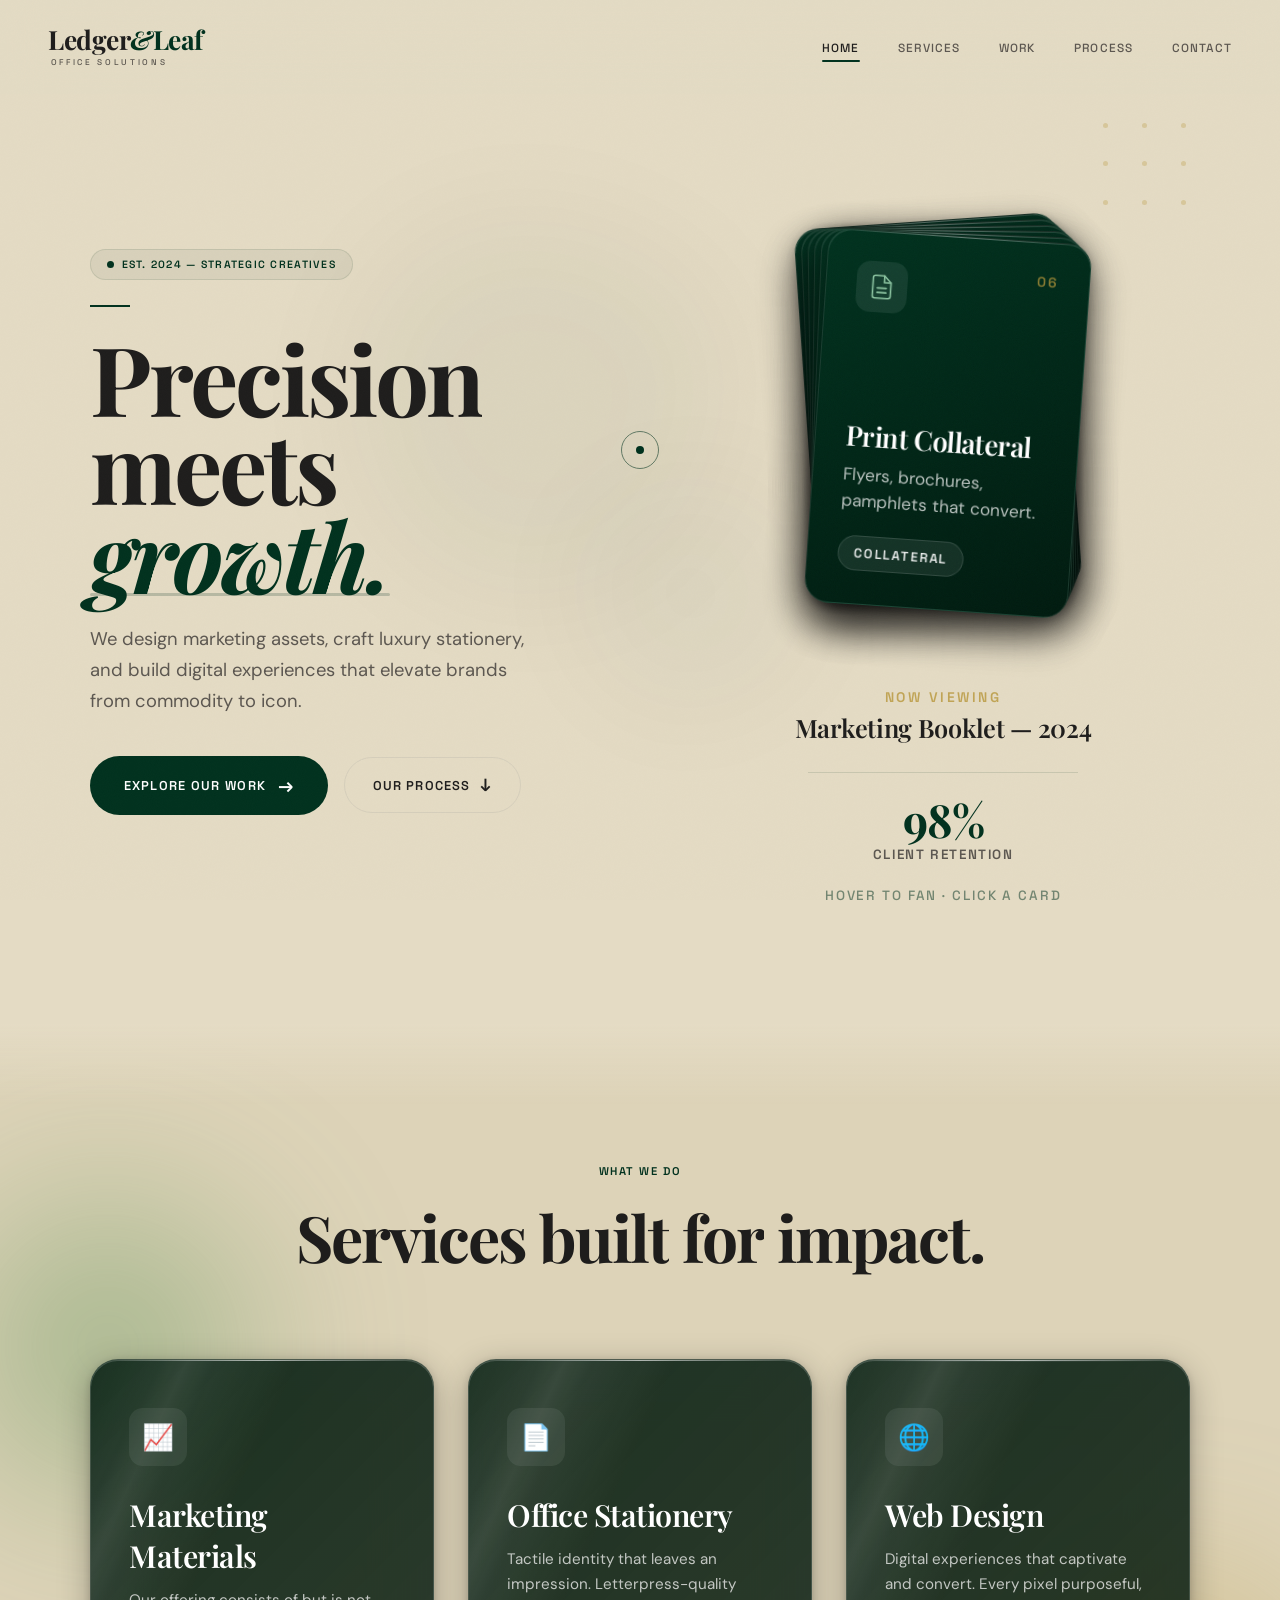
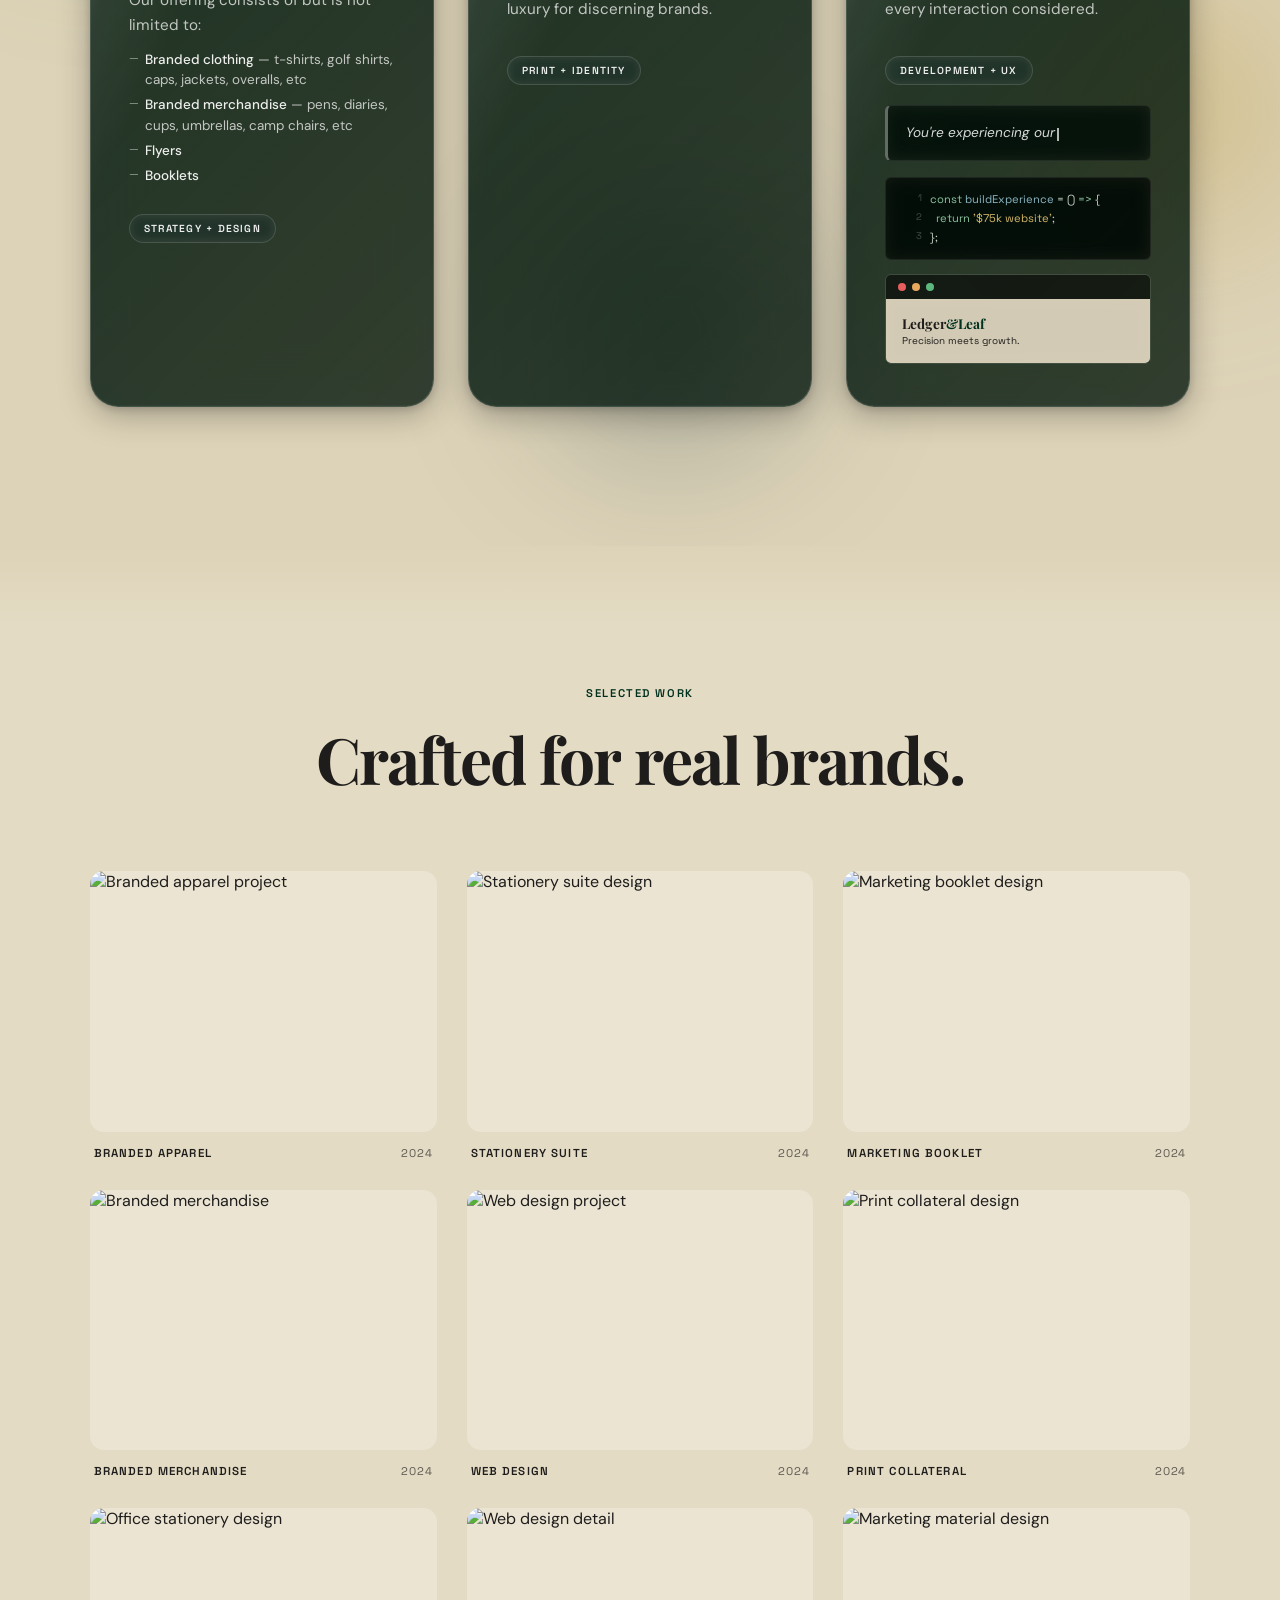
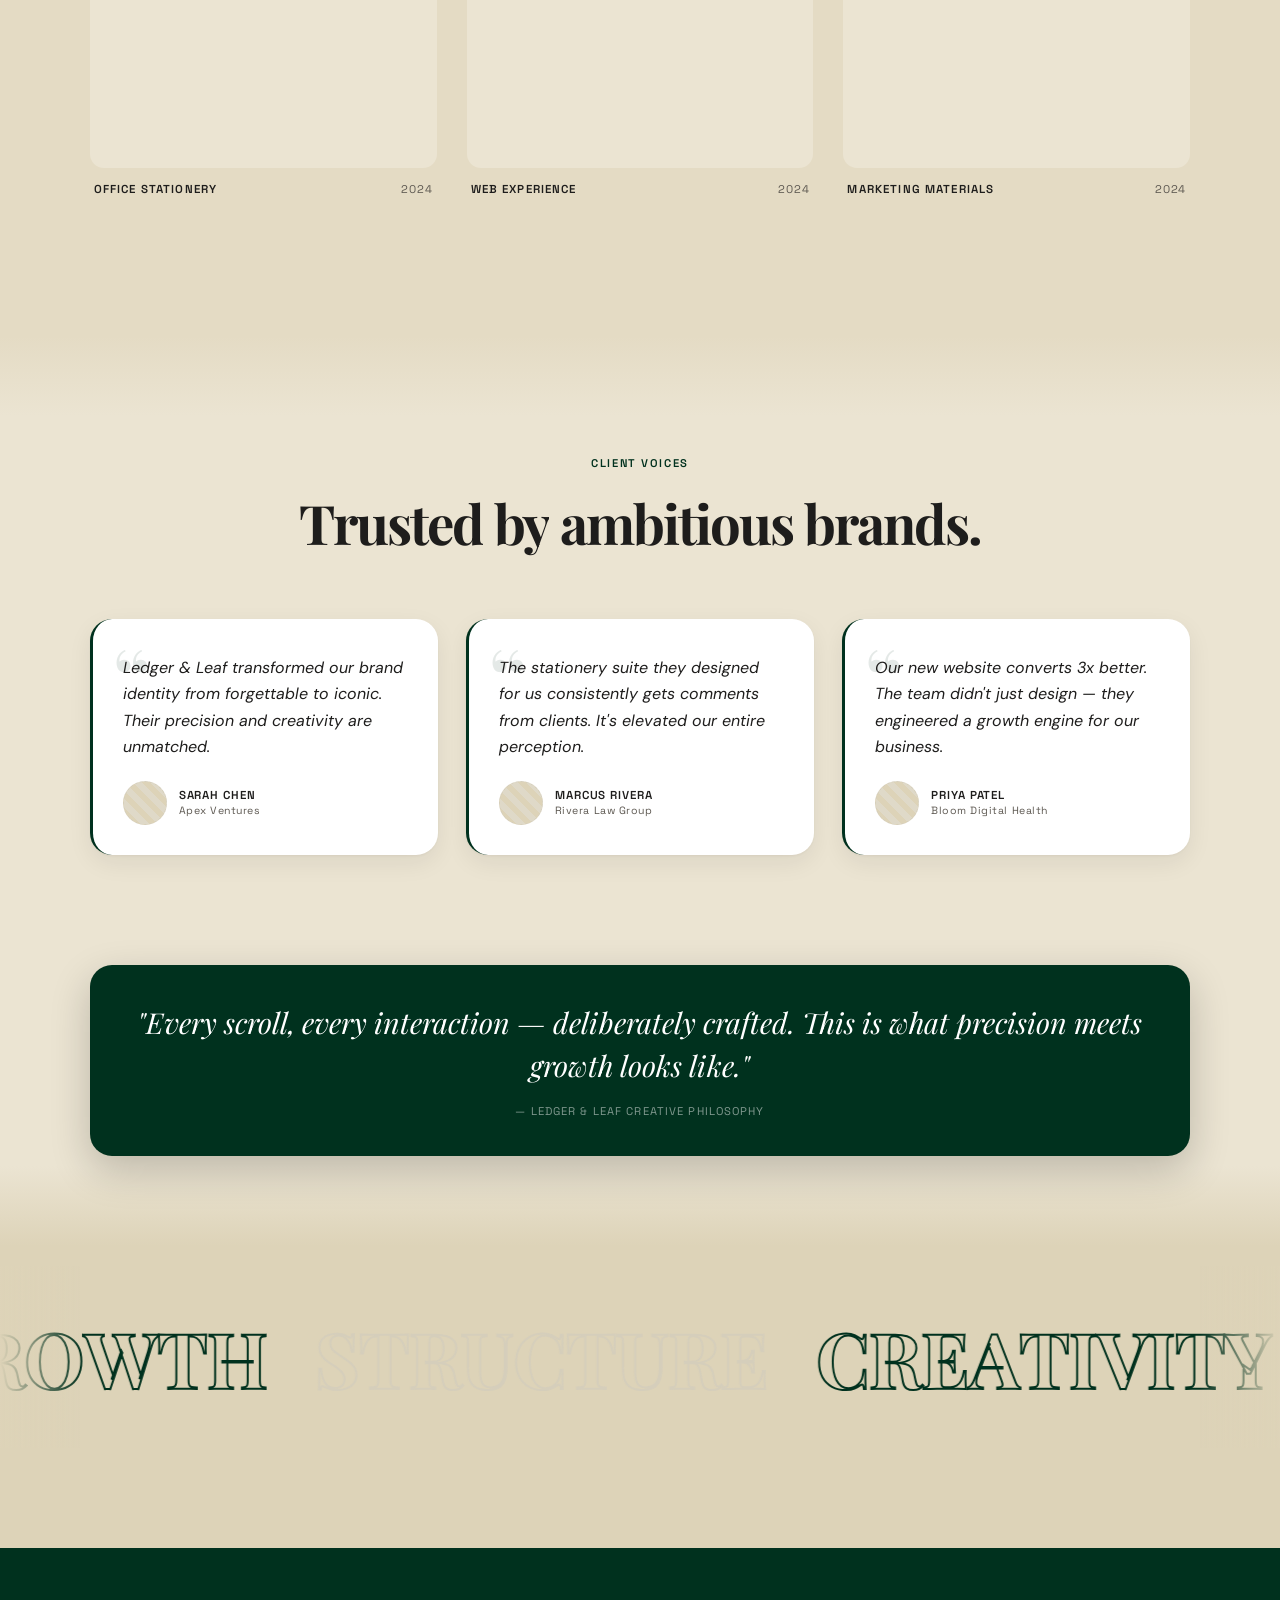
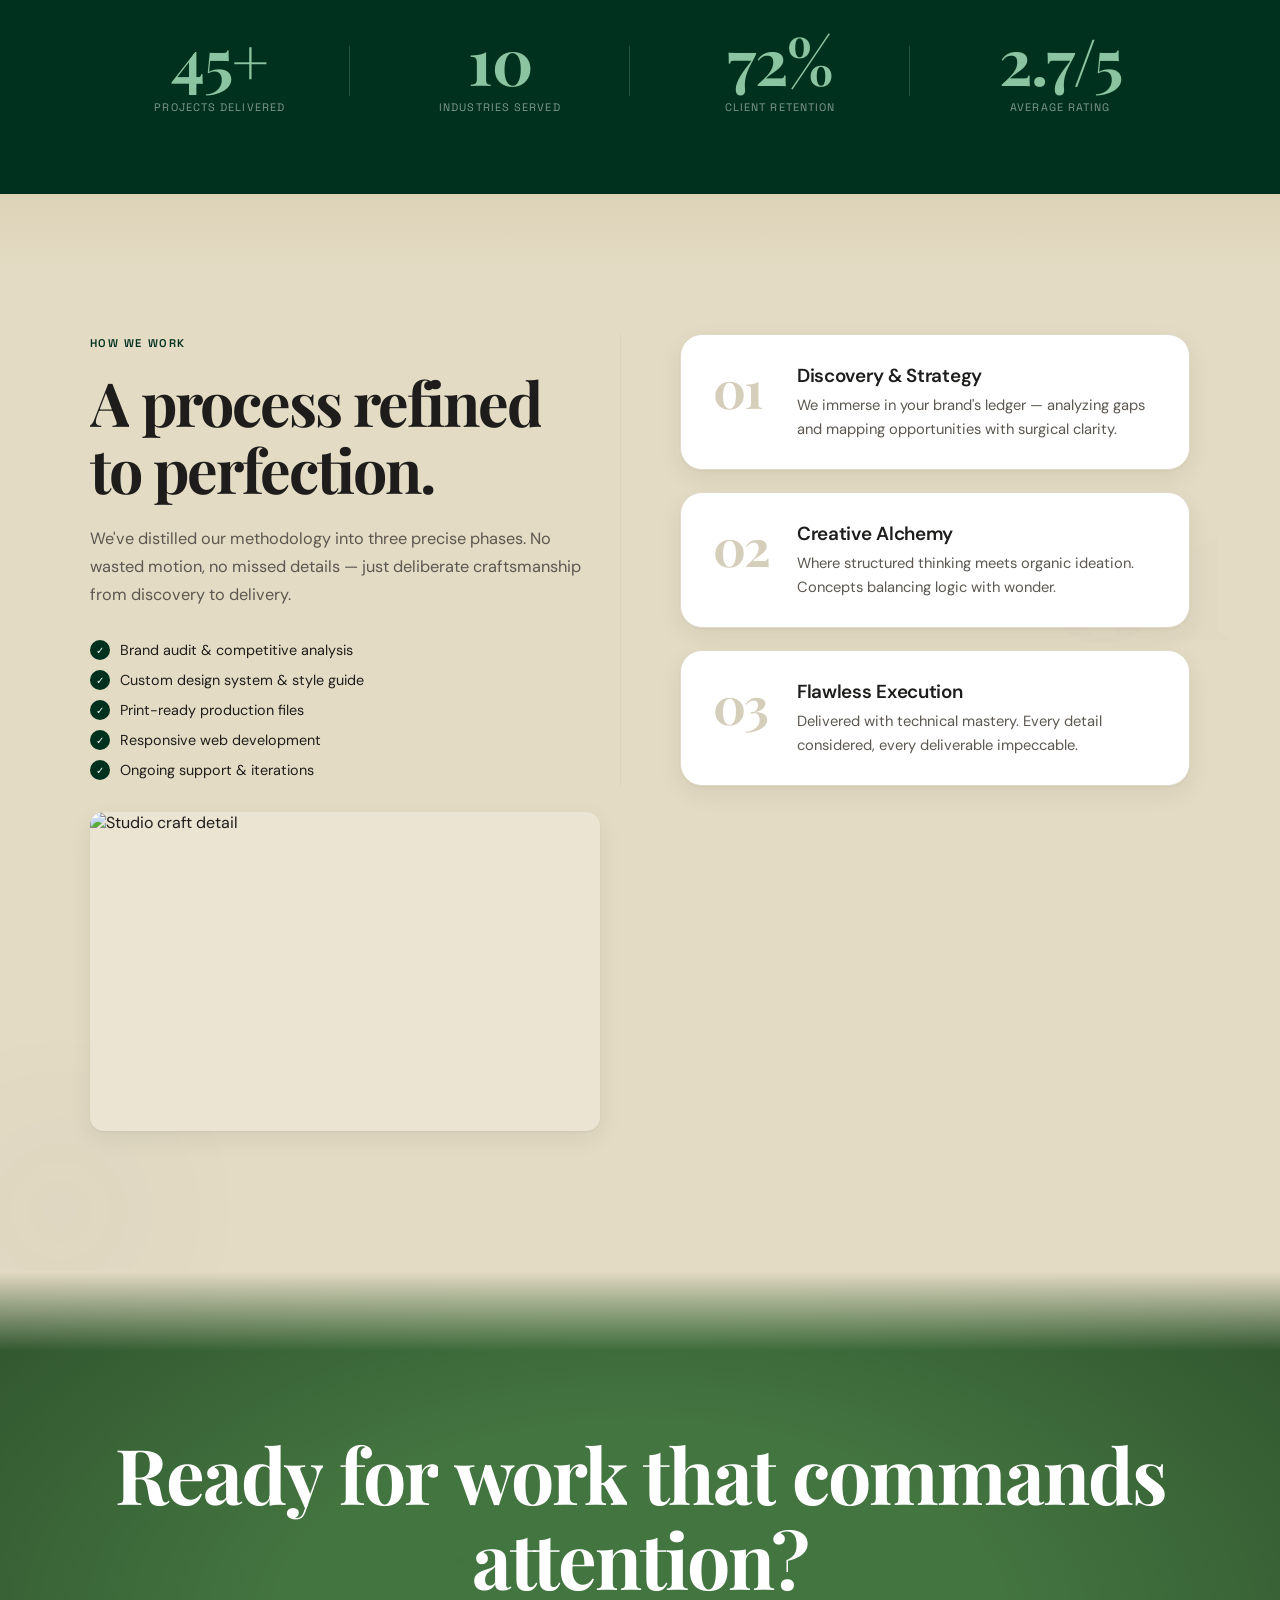
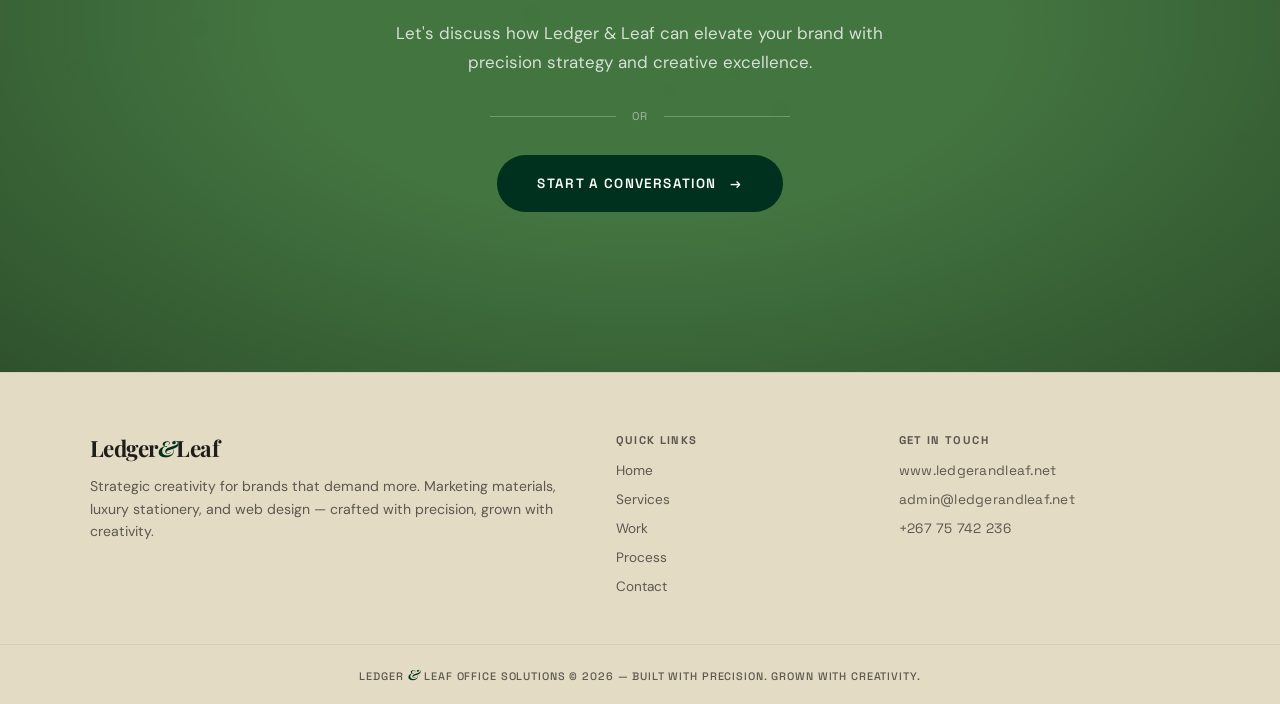
==== commit 8b718ce5: "Update index.html" ====
--- a/index.html
+++ b/index.html
@@ -252,7 +252,7 @@
             <div class="work-grid">
                 <div class="work-tile" data-reveal>
                     <div class="work-img-wrap">
-                        <div class="img-placeholder">Branded Apparel — Photo</div>
+                        <img class="work-image" src="https://res.cloudinary.com/djyypkov5/image/upload/v1790447795/IMG_3368_fnif7q.jpg" alt="Branded apparel project" loading="lazy">
                         <div class="work-overlay"><span>View Project →</span></div>
                     </div>
                     <div class="work-label">
@@ -262,7 +262,7 @@
                 </div>
                 <div class="work-tile" data-reveal>
                     <div class="work-img-wrap">
-                        <div class="img-placeholder">Stationery Suite — Photo</div>
+                        <img class="work-image" src="https://res.cloudinary.com/djyypkov5/image/upload/v1790447796/IMG_3374_yan0fw.jpg" alt="Stationery suite design" loading="lazy">
                         <div class="work-overlay"><span>View Project →</span></div>
                     </div>
                     <div class="work-label">
@@ -272,7 +272,7 @@
                 </div>
                 <div class="work-tile" data-reveal>
                     <div class="work-img-wrap">
-                        <div class="img-placeholder">Marketing Booklet — Photo</div>
+                        <img class="work-image" src="https://res.cloudinary.com/djyypkov5/image/upload/v1790447795/IMG_3377_hzlxeu.jpg" alt="Marketing booklet design" loading="lazy">
                         <div class="work-overlay"><span>View Project →</span></div>
                     </div>
                     <div class="work-label">
@@ -282,7 +282,7 @@
                 </div>
                 <div class="work-tile" data-reveal>
                     <div class="work-img-wrap">
-                        <div class="img-placeholder">Branded Merch — Photo</div>
+                        <img class="work-image" src="https://res.cloudinary.com/djyypkov5/image/upload/v1790447795/IMG_3376_fu6neg.jpg" alt="Branded merchandise" loading="lazy">
                         <div class="work-overlay"><span>View Project →</span></div>
                     </div>
                     <div class="work-label">
@@ -292,7 +292,7 @@
                 </div>
                 <div class="work-tile" data-reveal>
                     <div class="work-img-wrap">
-                        <div class="img-placeholder">Web Design — Photo</div>
+                        <img class="work-image" src="https://res.cloudinary.com/djyypkov5/image/upload/v1790447795/IMG_3369_bg2dbs.jpg" alt="Web design project" loading="lazy">
                         <div class="work-overlay"><span>View Project →</span></div>
                     </div>
                     <div class="work-label">
@@ -302,11 +302,41 @@
                 </div>
                 <div class="work-tile" data-reveal>
                     <div class="work-img-wrap">
-                        <div class="img-placeholder">Print Collateral — Photo</div>
+                        <img class="work-image" src="https://res.cloudinary.com/djyypkov5/image/upload/v1790447795/IMG_3378_epd11x.jpg" alt="Print collateral design" loading="lazy">
                         <div class="work-overlay"><span>View Project →</span></div>
                     </div>
                     <div class="work-label">
                         <span class="work-category">Print Collateral</span>
+                        <span class="work-year">2024</span>
+                    </div>
+                </div>
+                <div class="work-tile" data-reveal>
+                    <div class="work-img-wrap">
+                        <img class="work-image" src="https://res.cloudinary.com/djyypkov5/image/upload/v1790447796/IMG_3370_ptdga2.jpg" alt="Office stationery design" loading="lazy">
+                        <div class="work-overlay"><span>View Project →</span></div>
+                    </div>
+                    <div class="work-label">
+                        <span class="work-category">Office Stationery</span>
+                        <span class="work-year">2024</span>
+                    </div>
+                </div>
+                <div class="work-tile" data-reveal>
+                    <div class="work-img-wrap">
+                        <img class="work-image" src="https://res.cloudinary.com/djyypkov5/image/upload/v1790447796/IMG_3373_mzpvq5.jpg" alt="Web design detail" loading="lazy">
+                        <div class="work-overlay"><span>View Project →</span></div>
+                    </div>
+                    <div class="work-label">
+                        <span class="work-category">Web Experience</span>
+                        <span class="work-year">2024</span>
+                    </div>
+                </div>
+                <div class="work-tile" data-reveal>
+                    <div class="work-img-wrap">
+                        <img class="work-image" src="https://res.cloudinary.com/djyypkov5/image/upload/v1790447796/IMG_3375_npn7pg.jpg" alt="Marketing material design" loading="lazy">
+                        <div class="work-overlay"><span>View Project →</span></div>
+                    </div>
+                    <div class="work-label">
+                        <span class="work-category">Marketing Materials</span>
                         <span class="work-year">2024</span>
                     </div>
                 </div>
@@ -425,8 +455,8 @@
                     <li><span class="check-icon">&#10003;</span> Responsive web development</li>
                     <li><span class="check-icon">&#10003;</span> Ongoing support & iterations</li>
                 </ul>
-                <div class="process-img-placeholder img-placeholder">
-                    Studio Photo — The Craft
+                <div class="process-img-wrap">
+                    <img class="process-image" src="https://res.cloudinary.com/djyypkov5/image/upload/v1790447795/IMG_3378_epd11x.jpg" alt="Studio craft detail" loading="lazy">
                 </div>
             </div>
             <div class="process-steps">
--- a/styles.css
+++ b/styles.css
@@ -445,7 +445,7 @@
 }
 .hero .container {
     display: grid;
-    grid-template-columns: 1.1fr 0.9fr;
+    grid-template-columns: 1.05fr 0.95fr;
     gap: 60px;
     align-items: center;
 }
@@ -627,17 +627,17 @@
     display: flex;
     align-items: center;
     justify-content: center;
-    min-height: 560px;
+    min-height: 780px;
     z-index: 5;
 }
 .card-deck-wrap {
     position: relative;
     width: 100%;
-    max-width: 460px;
+    max-width: 640px;
     display: flex;
     flex-direction: column;
     align-items: center;
-    padding: 30px 20px 20px;
+    padding: 40px 20px 20px;
     opacity: 0;
     animation: slideUpFade 0.9s ease-out forwards;
     animation-delay: 2.7s;
@@ -645,34 +645,34 @@
 .card-deck {
     position: relative;
     width: 100%;
-    height: 320px;
-    perspective: 1200px;
+    height: 470px;
+    perspective: 1500px;
     transform-style: preserve-3d;
     cursor: none;
     animation: deckFloat 6s ease-in-out infinite;
 }
 @keyframes deckFloat {
     0%, 100% { transform: translateY(0); }
-    50% { transform: translateY(-6px); }
+    50% { transform: translateY(-8px); }
 }
 .deck-item {
     position: absolute;
     top: 50%;
     left: 50%;
-    width: 176px;
-    height: 250px;
-    margin-left: -88px;
-    margin-top: -125px;
+    width: 264px;
+    height: 375px;
+    margin-left: -132px;
+    margin-top: -187.5px;
     background: linear-gradient(155deg, #00311E 0%, #001a0f 100%);
-    border-radius: 16px;
-    padding: 22px 20px;
+    border-radius: 24px;
+    padding: 33px 30px;
     display: flex;
     flex-direction: column;
     justify-content: flex-end;
     color: var(--cream);
     box-shadow:
-        0 12px 28px rgba(0, 0, 0, 0.28),
-        0 2px 8px rgba(0, 0, 0, 0.15),
+        0 18px 42px rgba(0, 0, 0, 0.30),
+        0 3px 12px rgba(0, 0, 0, 0.16),
         inset 0 1px 0 rgba(255, 255, 255, 0.12);
     border: 1px solid rgba(255, 255, 255, 0.10);
     transition:
@@ -697,17 +697,17 @@
     position: absolute;
     inset: 0;
     pointer-events: none;
-    border-radius: 16px;
+    border-radius: 24px;
     background-image: url("data:image/svg+xml,%3Csvg viewBox='0 0 128 128' xmlns='http://www.w3.org/2000/svg'%3E%3Cfilter id='n'%3E%3CfeTurbulence type='fractalNoise' baseFrequency='0.85' numOctaves='2' stitchTiles='stitch'/%3E%3C/filter%3E%3Crect width='100%25' height='100%25' filter='url(%23n)' opacity='0.05'/%3E%3C/svg%3E");
     opacity: 0.6;
     mix-blend-mode: overlay;
 }
 .deck-num {
     position: absolute;
-    top: 20px;
-    right: 20px;
-    font-family: 'Space Grotesk', sans-serif;
-    font-size: 0.58rem;
+    top: 30px;
+    right: 30px;
+    font-family: 'Space Grotesk', sans-serif;
+    font-size: 0.87rem;
     font-weight: 600;
     letter-spacing: 0.16em;
     color: var(--ochre);
@@ -716,11 +716,11 @@
 }
 .deck-icon {
     position: absolute;
-    top: 20px;
-    left: 20px;
-    width: 34px;
-    height: 34px;
-    border-radius: 9px;
+    top: 30px;
+    left: 30px;
+    width: 51px;
+    height: 51px;
+    border-radius: 14px;
     background: rgba(255, 255, 255, 0.08);
     display: flex;
     align-items: center;
@@ -730,8 +730,8 @@
     transition: background 0.4s ease, transform 0.4s ease;
 }
 .deck-icon svg {
-    width: 18px;
-    height: 18px;
+    width: 27px;
+    height: 27px;
 }
 .deck-item:hover .deck-icon {
     background: rgba(255, 255, 255, 0.14);
@@ -739,20 +739,20 @@
 }
 .deck-item h4 {
     font-family: 'Playfair Display', serif;
-    font-size: 1.15rem;
+    font-size: 1.72rem;
     font-weight: 600;
     color: var(--white);
-    letter-spacing: -0.4px;
+    letter-spacing: -0.6px;
     line-height: 1.15;
-    margin-bottom: 8px;
+    margin-bottom: 12px;
     position: relative;
     z-index: 2;
 }
 .deck-item p {
-    font-size: 0.72rem;
+    font-size: 1.08rem;
     line-height: 1.5;
     color: var(--white-muted);
-    margin-bottom: 14px;
+    margin-bottom: 21px;
     position: relative;
     z-index: 2;
 }
@@ -762,10 +762,10 @@
     font-family: 'Space Grotesk', sans-serif;
     text-transform: uppercase;
     letter-spacing: 0.14em;
-    font-size: 0.54rem;
-    font-weight: 600;
-    padding: 5px 10px;
-    border-radius: 12px;
+    font-size: 0.81rem;
+    font-weight: 600;
+    padding: 8px 15px;
+    border-radius: 18px;
     background: rgba(255, 255, 255, 0.08);
     color: var(--white-soft);
     border: 1px solid rgba(255, 255, 255, 0.12);
@@ -773,7 +773,7 @@
     z-index: 2;
 }
 .deck-footer {
-    margin-top: 26px;
+    margin-top: 38px;
     text-align: center;
     position: relative;
     z-index: 10;
@@ -782,23 +782,23 @@
     display: flex;
     flex-direction: column;
     align-items: center;
-    gap: 3px;
-    margin-bottom: 18px;
-    min-height: 40px;
+    gap: 5px;
+    margin-bottom: 26px;
+    min-height: 58px;
     transition: opacity 0.3s ease;
 }
 .deck-caption-label {
     font-family: 'Space Grotesk', sans-serif;
     text-transform: uppercase;
     letter-spacing: 0.18em;
-    font-size: 0.58rem;
+    font-size: 0.87rem;
     font-weight: 600;
     color: var(--ochre);
     opacity: 0.8;
 }
 .deck-caption-value {
     font-family: 'Playfair Display', serif;
-    font-size: 1.05rem;
+    font-size: 1.58rem;
     font-weight: 600;
     color: var(--charcoal);
     letter-spacing: -0.3px;
@@ -807,34 +807,34 @@
     display: flex;
     flex-direction: column;
     align-items: center;
-    gap: 2px;
-    padding-top: 16px;
+    gap: 3px;
+    padding-top: 24px;
     border-top: 1px solid rgba(0, 49, 30, 0.12);
-    width: 180px;
+    width: 270px;
     margin: 0 auto;
 }
 .deck-stat-value {
     font-family: 'Playfair Display', serif;
-    font-size: 1.9rem;
+    font-size: 2.85rem;
     font-weight: 700;
     color: var(--forest);
     line-height: 1;
-    letter-spacing: -0.8px;
+    letter-spacing: -1.2px;
 }
 .deck-stat-label {
     font-family: 'Space Grotesk', sans-serif;
     text-transform: uppercase;
     letter-spacing: 0.12em;
-    font-size: 0.56rem;
+    font-size: 0.84rem;
     font-weight: 600;
     color: var(--text-muted);
 }
 .deck-hint {
-    margin-top: 16px;
+    margin-top: 24px;
     font-family: 'Space Grotesk', sans-serif;
     text-transform: uppercase;
     letter-spacing: 0.14em;
-    font-size: 0.56rem;
+    font-size: 0.84rem;
     font-weight: 500;
     color: var(--forest);
     opacity: 0.5;
@@ -1285,23 +1285,32 @@
     border-radius: var(--radius-md);
     overflow: hidden;
     transition: transform 0.5s cubic-bezier(0.25, 0.8, 0.25, 1.2), box-shadow 0.5s;
+    aspect-ratio: 4 / 3;
     z-index: 10;
+    background: var(--cream-lighter);
+}
+.work-image {
+    position: absolute;
+    top: 0;
+    left: 0;
+    width: 100%;
+    height: 100%;
+    object-fit: cover;
+    display: block;
+    transition: transform 0.75s cubic-bezier(0.25, 0.8, 0.25, 1.2);
+    z-index: 1;
 }
 .work-tile:hover .work-img-wrap {
     transform: translateY(-8px) scale(1.01);
-    box-shadow: 0 24px 60px rgba(0, 0, 0, 0.18);
-}
-.work-img-wrap .img-placeholder {
-    transition: transform 0.7s cubic-bezier(0.25, 0.8, 0.25, 1.2), border-color 0.3s;
-}
-.work-tile:hover .img-placeholder {
-    transform: scale(1.06);
-    border-color: var(--forest);
+    box-shadow: 0 24px 60px rgba(0, 0, 0, 0.20);
+}
+.work-tile:hover .work-image {
+    transform: scale(1.07);
 }
 .work-overlay {
     position: absolute;
     inset: 0;
-    background: rgba(0, 49, 30, 0.85);
+    background: rgba(0, 49, 30, 0.82);
     display: flex;
     align-items: center;
     justify-content: center;
@@ -1309,6 +1318,7 @@
     transition: opacity 0.4s ease;
     border-radius: var(--radius-md);
     pointer-events: none;
+    z-index: 2;
 }
 .work-tile:hover .work-overlay { opacity: 1; }
 .work-overlay span {
@@ -1344,6 +1354,26 @@
     font-size: 0.7rem;
     color: var(--text-muted);
     letter-spacing: 0.08em;
+}
+
+/* ============ PROCESS IMAGE ============ */
+.process-img-wrap {
+    position: relative;
+    aspect-ratio: 16 / 10;
+    border-radius: var(--radius-md);
+    overflow: hidden;
+    box-shadow: var(--shadow-card);
+    background: var(--cream-lighter);
+}
+.process-image {
+    width: 100%;
+    height: 100%;
+    object-fit: cover;
+    display: block;
+    transition: transform 0.9s cubic-bezier(0.25, 0.8, 0.25, 1.2);
+}
+.process-img-wrap:hover .process-image {
+    transform: scale(1.04);
 }
 
 /* ============ TESTIMONIALS ============ */
@@ -1940,7 +1970,7 @@
     .hero .container { grid-template-columns: 1fr; gap: 60px; text-align: center; }
     .hero-sub { margin: 0 auto 2.4rem; }
     .hero-actions { justify-content: center; }
-    .hero-visual { min-height: 520px; }
+    .hero-visual { min-height: 700px; }
     .card-deck-wrap { max-width: 100%; }
     .services-grid { grid-template-columns: 1fr 1fr; gap: 28px; }
     .services-grid .service-card:last-child { grid-column: span 2; max-width: 500px; justify-self: center; }
@@ -1966,14 +1996,28 @@
     .nav-logo-sub { font-size: 0.46rem; letter-spacing: 0.26em; padding-left: 0.26em; }
     .preline-sub { font-size: 0.56rem; letter-spacing: 0.36em; padding-left: 0.36em; }
     .preloader-text { font-size: 2rem; }
-    .hero-visual { min-height: 460px; }
-    .card-deck { height: 300px; }
-    .deck-item { width: 160px; height: 228px; margin-left: -80px; margin-top: -114px; padding: 18px 16px; }
-    .deck-item h4 { font-size: 1rem; }
-    .deck-item p { font-size: 0.66rem; margin-bottom: 10px; }
-    .deck-icon { width: 30px; height: 30px; top: 16px; left: 16px; }
-    .deck-icon svg { width: 15px; height: 15px; }
-    .deck-num { top: 16px; right: 16px; font-size: 0.52rem; }
+    .hero-visual { min-height: 620px; }
+    .card-deck { height: 400px; }
+    .deck-item {
+        width: 224px;
+        height: 320px;
+        margin-left: -112px;
+        margin-top: -160px;
+        padding: 24px 22px;
+        border-radius: 20px;
+    }
+    .deck-item h4 { font-size: 1.4rem; }
+    .deck-item p { font-size: 0.9rem; margin-bottom: 14px; }
+    .deck-icon { width: 42px; height: 42px; top: 22px; left: 22px; border-radius: 12px; }
+    .deck-icon svg { width: 22px; height: 22px; }
+    .deck-num { top: 22px; right: 22px; font-size: 0.72rem; }
+    .deck-tag { font-size: 0.68rem; padding: 6px 12px; }
+    .deck-caption-value { font-size: 1.2rem; }
+    .deck-caption-label { font-size: 0.72rem; }
+    .deck-stat-value { font-size: 2.2rem; }
+    .deck-stat-label { font-size: 0.7rem; }
+    .deck-stat { width: 220px; }
+    .deck-hint { font-size: 0.7rem; }
     .services-grid { grid-template-columns: 1fr; gap: 22px; }
     .services-grid .service-card:last-child { grid-column: span 1; max-width: none; }
     .work-grid { grid-template-columns: 1fr; gap: 22px; }
@@ -2006,7 +2050,24 @@
     .hero-blob { width: 160px; height: 160px; }
     .hero-blob-2 { width: 100px; height: 100px; }
     .hero-dot-accent { display: none; }
-    .deck-stat-value { font-size: 1.6rem; }
+    .hero-visual { min-height: 560px; }
+    .card-deck { height: 360px; }
+    .deck-item {
+        width: 200px;
+        height: 288px;
+        margin-left: -100px;
+        margin-top: -144px;
+        padding: 22px 20px;
+    }
+    .deck-item h4 { font-size: 1.2rem; }
+    .deck-item p { font-size: 0.82rem; margin-bottom: 12px; }
+    .deck-icon { width: 38px; height: 38px; top: 20px; left: 20px; }
+    .deck-icon svg { width: 20px; height: 20px; }
+    .deck-num { top: 20px; right: 20px; font-size: 0.65rem; }
+    .deck-tag { font-size: 0.6rem; padding: 5px 10px; }
+    .deck-stat-value { font-size: 1.9rem; }
+    .deck-stat { width: 200px; }
+    .deck-caption-value { font-size: 1.05rem; }
     .stats-grid { grid-template-columns: 1fr; }
     .stat-divider { display: none; }
     .showcase-strip .marquee > span { font-size: 1.8rem; }
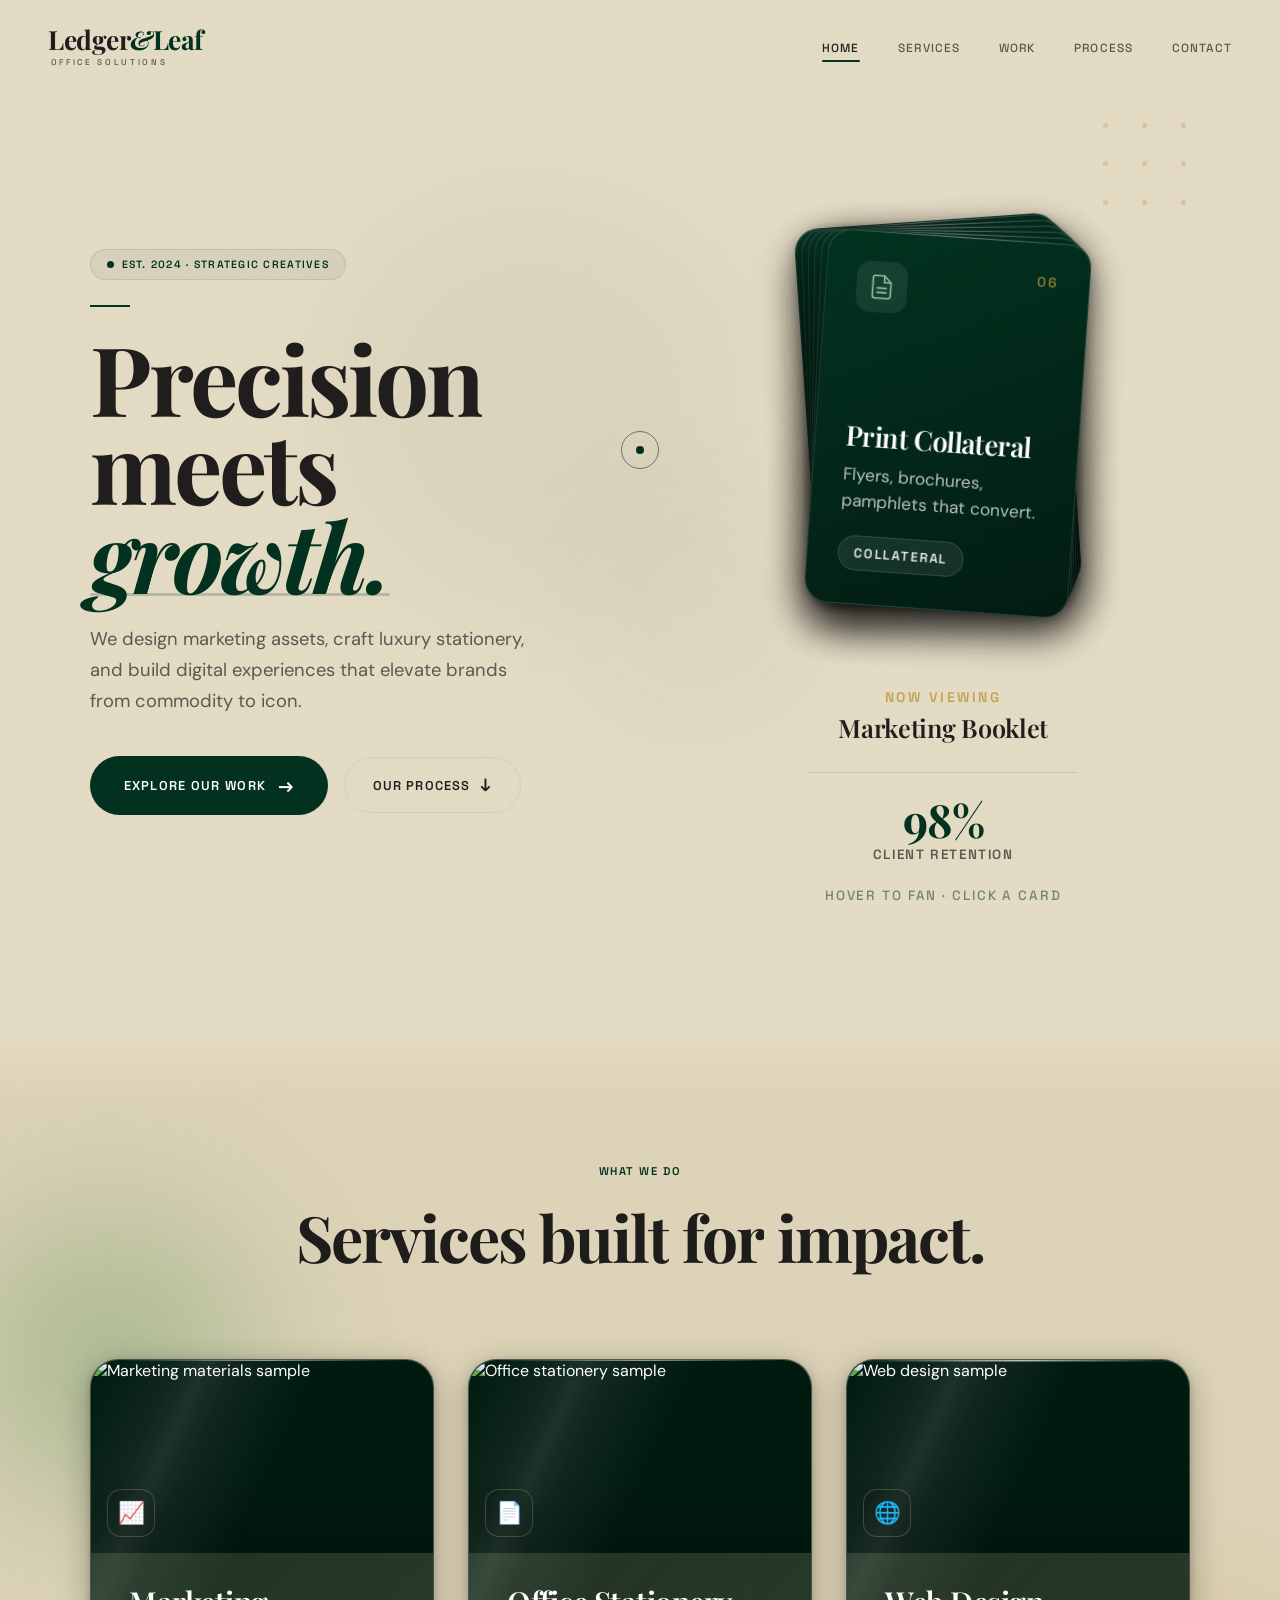
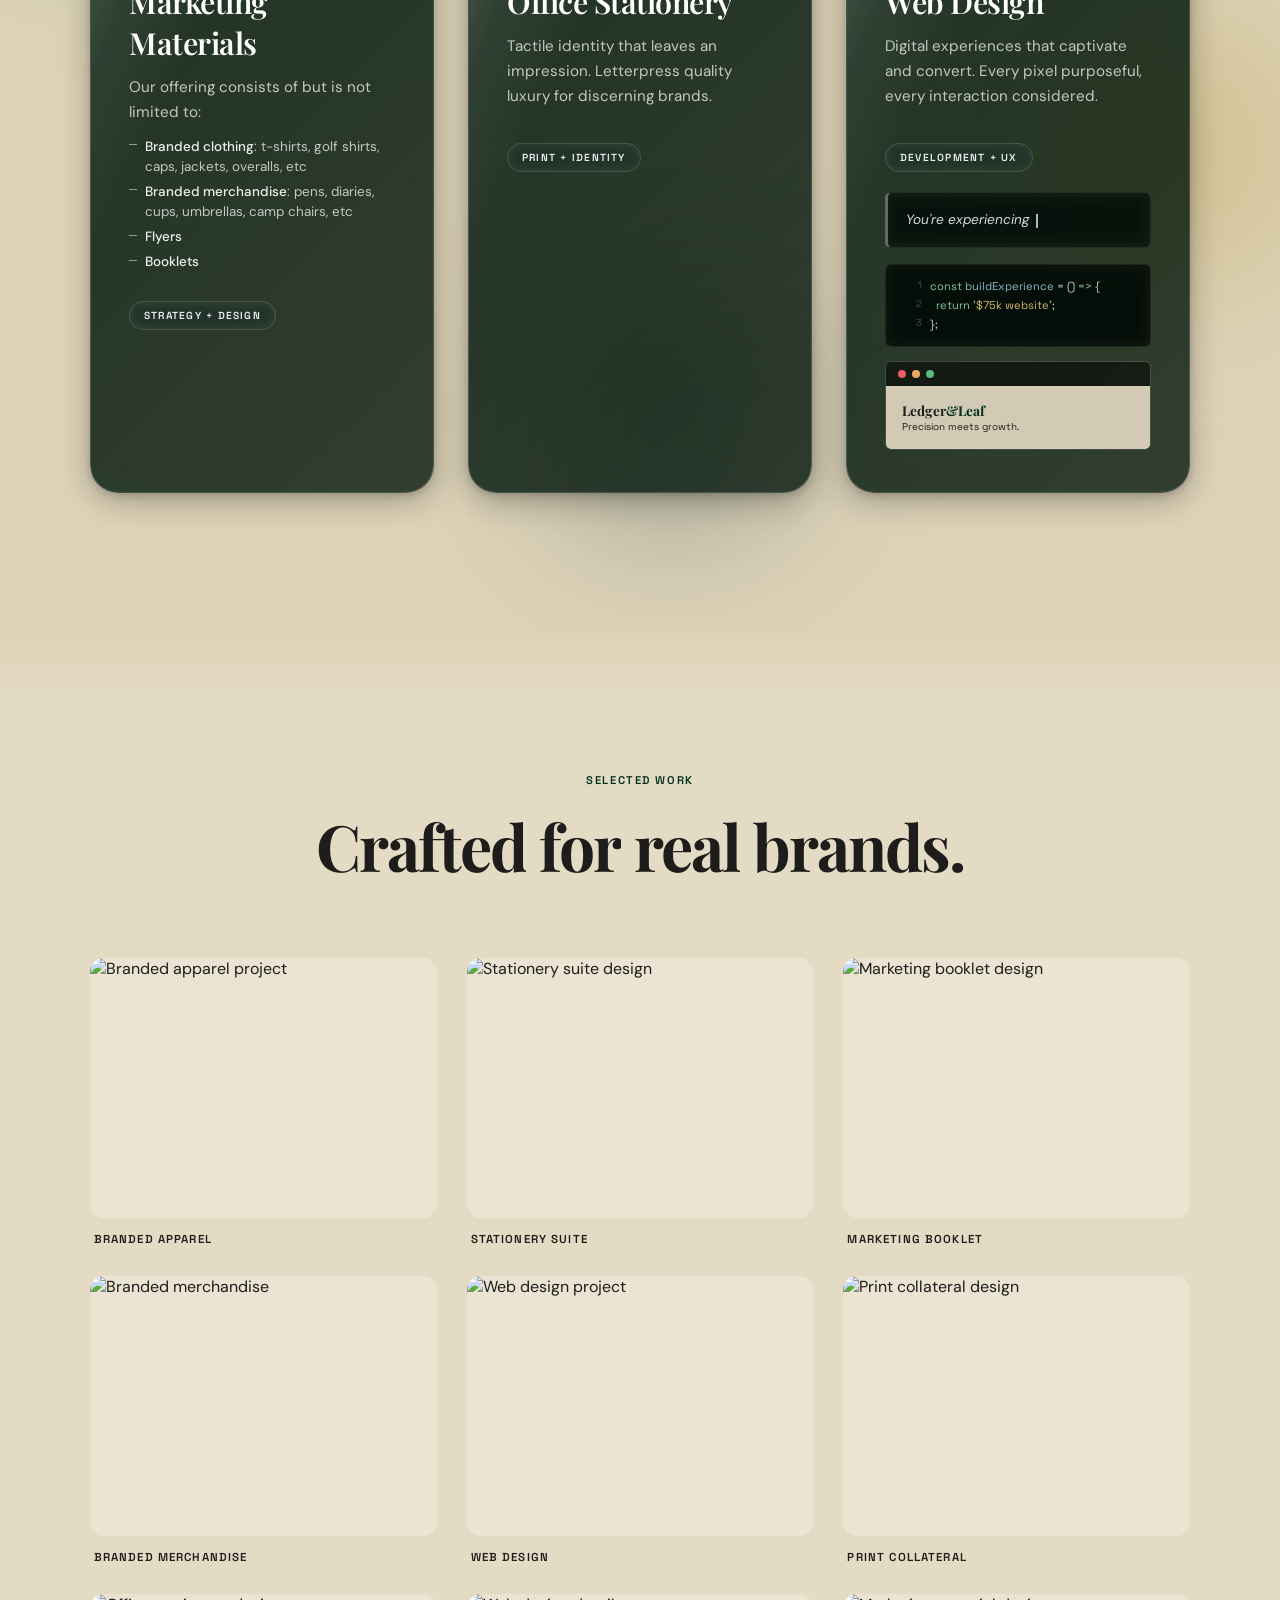
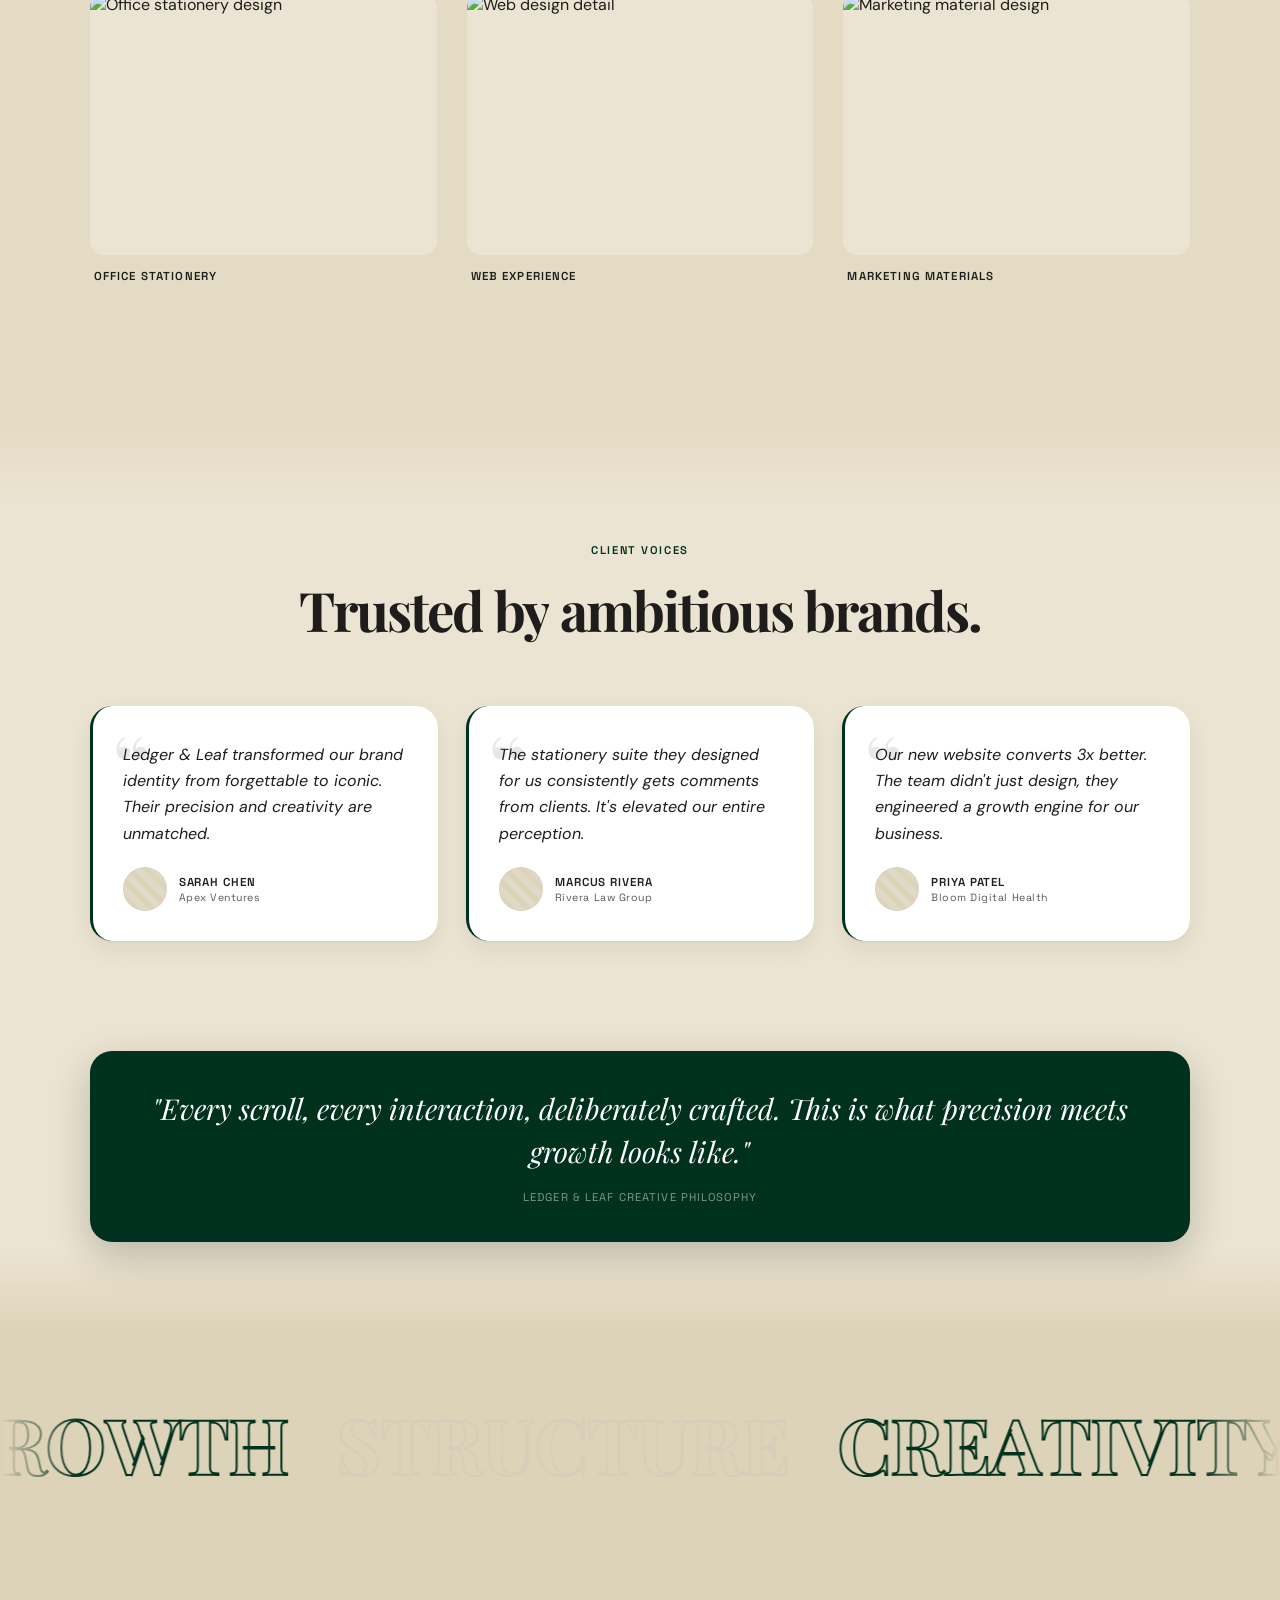
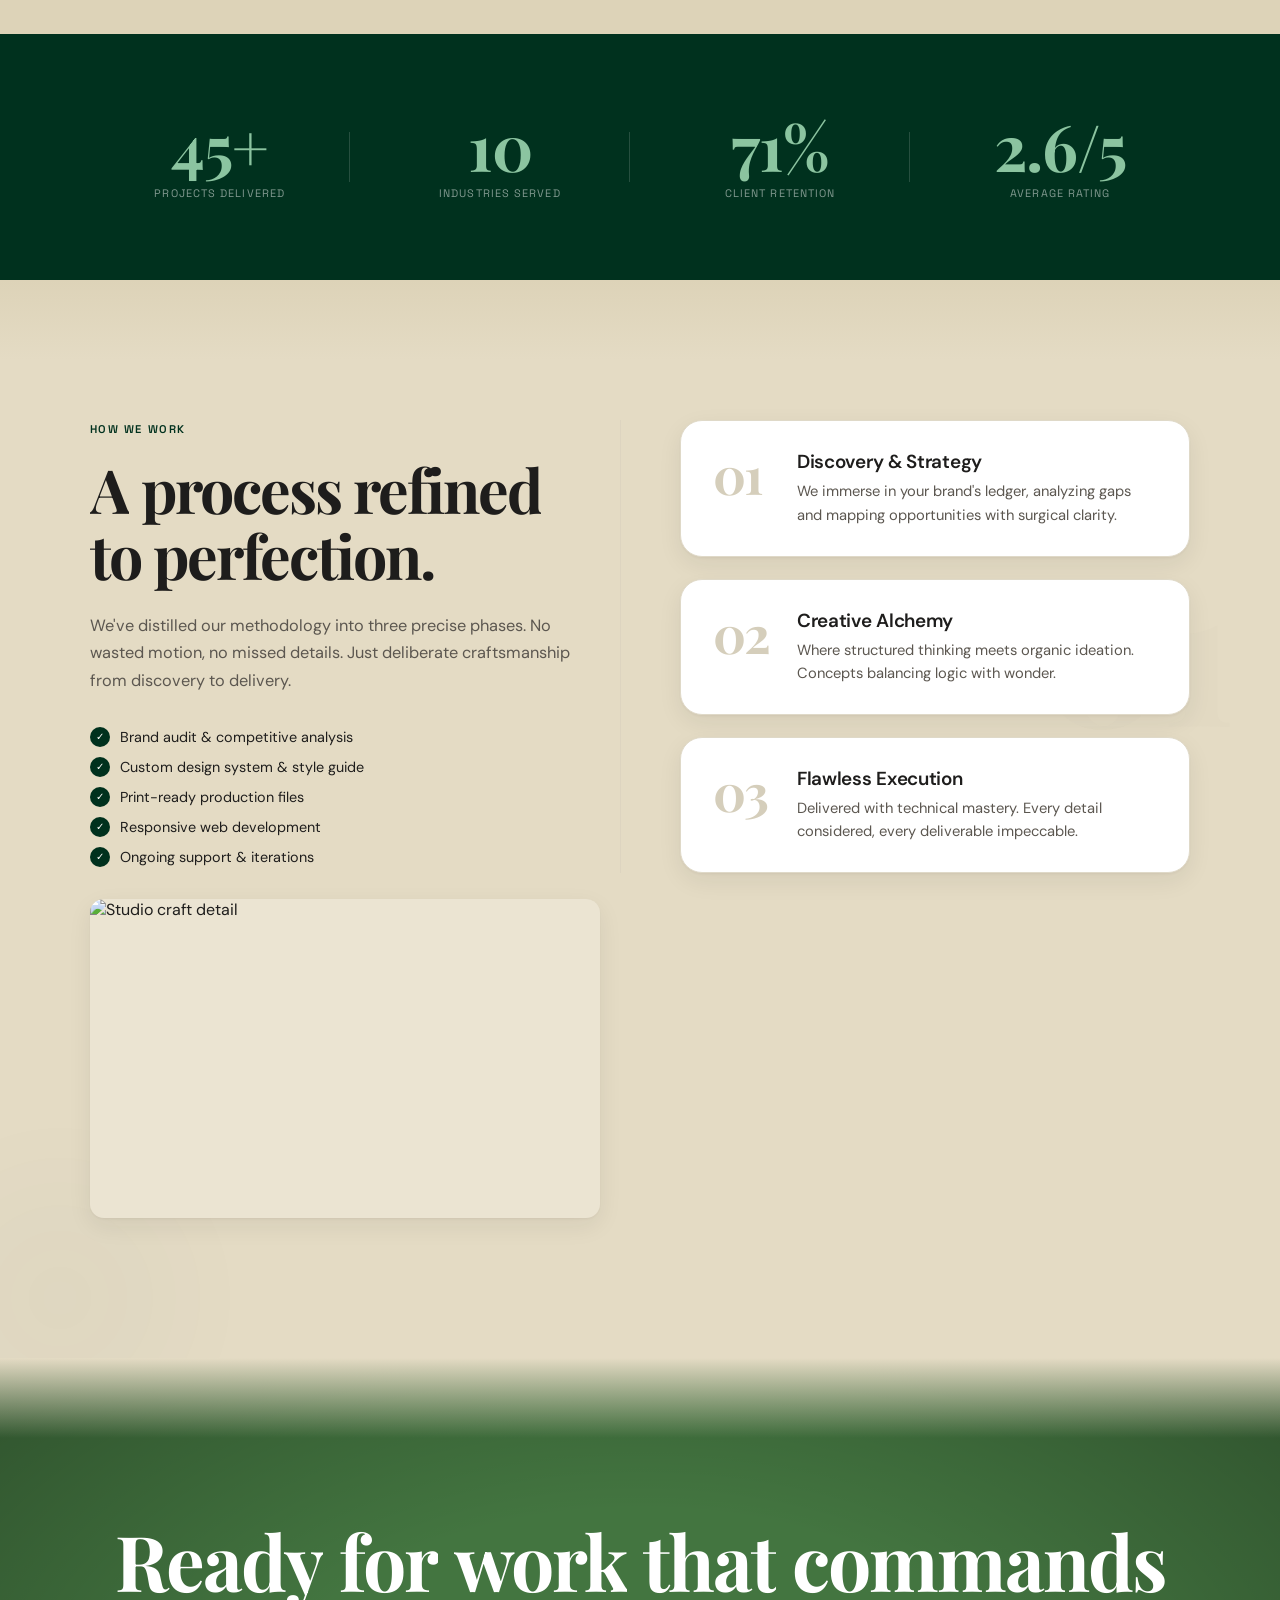
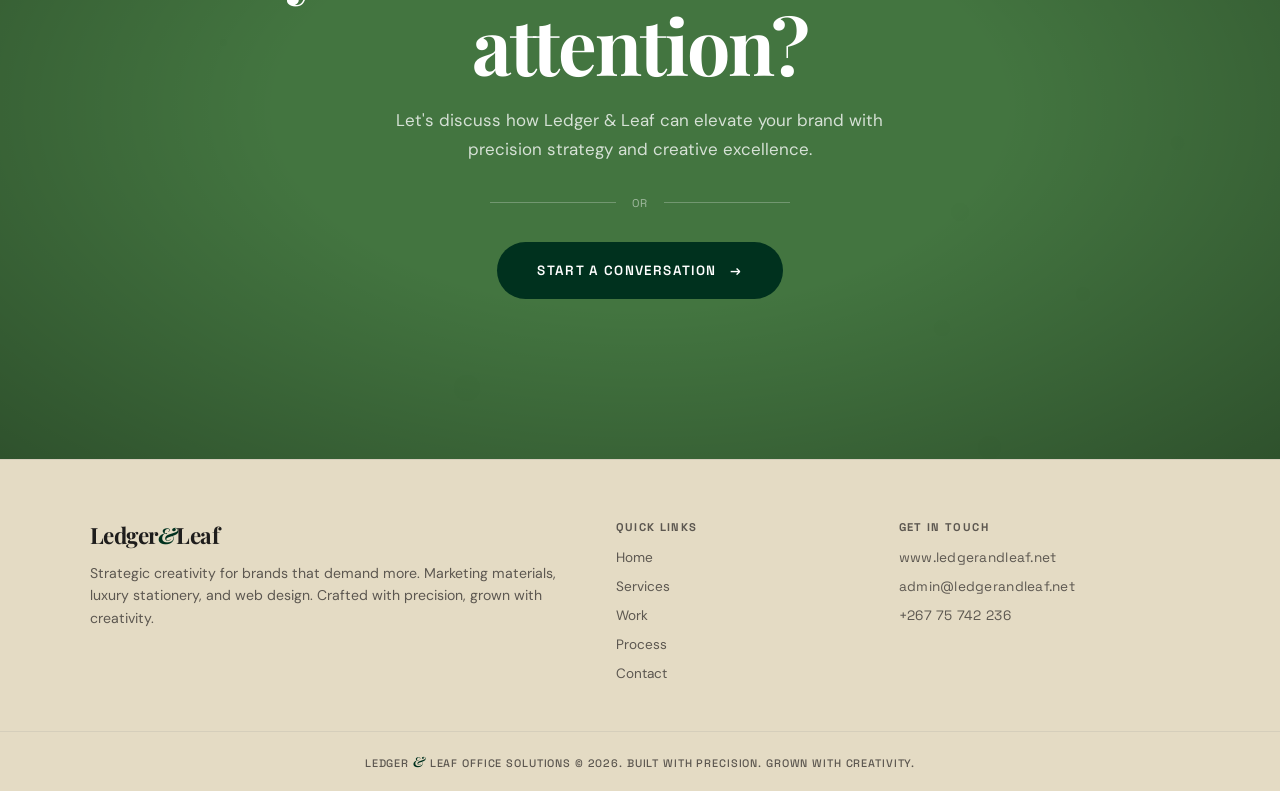
==== commit 0068ae2b: "Update index.html" ====
--- a/index.html
+++ b/index.html
@@ -3,7 +3,7 @@
 <head>
     <meta charset="UTF-8">
     <meta name="viewport" content="width=device-width, initial-scale=1.0, viewport-fit=cover">
-    <title>Ledger & Leaf Office Solutions — Precision Meets Growth</title>
+    <title>Ledger & Leaf Office Solutions | Precision Meets Growth</title>
     <link rel="icon" type="image/svg+xml" href="favicon.svg">
     <link rel="apple-touch-icon" href="favicon.svg">
     <link rel="preconnect" href="https://fonts.googleapis.com">
@@ -69,7 +69,7 @@
         <div class="container">
             <div class="hero-text">
                 <div class="hero-badge">
-                    <span class="hero-badge-dot"></span> EST. 2024 — STRATEGIC CREATIVES
+                    <span class="hero-badge-dot"></span> EST. 2024 &middot; STRATEGIC CREATIVES
                 </div>
                 <div class="hero-divider"></div>
                 <h1 class="serif"><span class="precision-word">Precision</span><br>meets <span class="growth-word">growth.</span></h1>
@@ -83,7 +83,7 @@
             <div class="hero-visual" id="heroVisual">
                 <div class="card-deck-wrap">
                     <div class="card-deck" id="cardDeck">
-                        <div class="deck-item" data-category="Branded Apparel" data-year="2024">
+                        <div class="deck-item" data-category="Branded Apparel">
                             <span class="deck-num">01</span>
                             <div class="deck-icon">
                                 <svg viewBox="0 0 24 24" fill="none" stroke="currentColor" stroke-width="1.4" stroke-linecap="round" stroke-linejoin="round">
@@ -91,10 +91,10 @@
                                 </svg>
                             </div>
                             <h4>Branded Apparel</h4>
-                            <p>Wearable identity — tees, caps, golf shirts, jackets.</p>
+                            <p>Wearable identity. Tees, caps, golf shirts, jackets.</p>
                             <span class="deck-tag">Apparel</span>
                         </div>
-                        <div class="deck-item" data-category="Stationery Suite" data-year="2024">
+                        <div class="deck-item" data-category="Stationery Suite">
                             <span class="deck-num">02</span>
                             <div class="deck-icon">
                                 <svg viewBox="0 0 24 24" fill="none" stroke="currentColor" stroke-width="1.4" stroke-linecap="round" stroke-linejoin="round">
@@ -108,7 +108,7 @@
                             <p>Letterpress cards, letterheads, embossed folders.</p>
                             <span class="deck-tag">Print</span>
                         </div>
-                        <div class="deck-item" data-category="Marketing Booklet" data-year="2024">
+                        <div class="deck-item" data-category="Marketing Booklet">
                             <span class="deck-num">03</span>
                             <div class="deck-icon">
                                 <svg viewBox="0 0 24 24" fill="none" stroke="currentColor" stroke-width="1.4" stroke-linecap="round" stroke-linejoin="round">
@@ -120,7 +120,7 @@
                             <p>Saddle-stitched and perfect-bound campaign pieces.</p>
                             <span class="deck-tag">Booklet</span>
                         </div>
-                        <div class="deck-item" data-category="Web Experience" data-year="2024">
+                        <div class="deck-item" data-category="Web Experience">
                             <span class="deck-num">04</span>
                             <div class="deck-icon">
                                 <svg viewBox="0 0 24 24" fill="none" stroke="currentColor" stroke-width="1.4" stroke-linecap="round" stroke-linejoin="round">
@@ -133,7 +133,7 @@
                             <p>Custom sites built with precision and personality.</p>
                             <span class="deck-tag">Web</span>
                         </div>
-                        <div class="deck-item" data-category="Branded Merch" data-year="2024">
+                        <div class="deck-item" data-category="Branded Merch">
                             <span class="deck-num">05</span>
                             <div class="deck-icon">
                                 <svg viewBox="0 0 24 24" fill="none" stroke="currentColor" stroke-width="1.4" stroke-linecap="round" stroke-linejoin="round">
@@ -148,7 +148,7 @@
                             <p>Pens, diaries, tumblers, camp chairs, and more.</p>
                             <span class="deck-tag">Merch</span>
                         </div>
-                        <div class="deck-item" data-category="Print Collateral" data-year="2024">
+                        <div class="deck-item" data-category="Print Collateral">
                             <span class="deck-num">06</span>
                             <div class="deck-icon">
                                 <svg viewBox="0 0 24 24" fill="none" stroke="currentColor" stroke-width="1.4" stroke-linecap="round" stroke-linejoin="round">
@@ -167,7 +167,7 @@
                     <div class="deck-footer">
                         <div class="deck-caption" id="deckCaption">
                             <span class="deck-caption-label">Now viewing</span>
-                            <span class="deck-caption-value" id="deckCaptionValue">Marketing Booklet — 2024</span>
+                            <span class="deck-caption-value" id="deckCaptionValue">Marketing Booklet</span>
                         </div>
                         <div class="deck-stat">
                             <span class="deck-stat-value">98%</span>
@@ -175,7 +175,7 @@
                         </div>
                     </div>
 
-                    <div class="deck-hint" id="deckHint">Hover to fan · Click a card</div>
+                    <div class="deck-hint" id="deckHint">Hover to fan &middot; Click a card</div>
                 </div>
             </div>
         </div>
@@ -195,26 +195,35 @@
             </div>
             <div class="services-grid">
                 <div class="service-card card-marketing" data-reveal>
-                    <div class="service-icon">&#128200;</div>
+                    <div class="service-image">
+                        <img src="https://res.cloudinary.com/djyypkov5/image/upload/v1790447796/IMG_3375_npn7pg.jpg" alt="Marketing materials sample" loading="lazy">
+                        <div class="service-icon">&#128200;</div>
+                    </div>
                     <h3>Marketing Materials</h3>
                     <p class="card-intro">Our offering consists of but is not limited to:</p>
                     <ul class="offering-list">
-                        <li><strong>Branded clothing</strong> — t-shirts, golf shirts, caps, jackets, overalls, etc</li>
-                        <li><strong>Branded merchandise</strong> — pens, diaries, cups, umbrellas, camp chairs, etc</li>
+                        <li><strong>Branded clothing</strong>: t-shirts, golf shirts, caps, jackets, overalls, etc</li>
+                        <li><strong>Branded merchandise</strong>: pens, diaries, cups, umbrellas, camp chairs, etc</li>
                         <li><strong>Flyers</strong></li>
                         <li><strong>Booklets</strong></li>
                     </ul>
                     <span class="card-tag">Strategy + Design</span>
                 </div>
                 <div class="service-card card-stationery" data-reveal>
-                    <div class="service-icon">&#128196;</div>
+                    <div class="service-image">
+                        <img src="https://res.cloudinary.com/djyypkov5/image/upload/v1790447796/IMG_3370_ptdga2.jpg" alt="Office stationery sample" loading="lazy">
+                        <div class="service-icon">&#128196;</div>
+                    </div>
                     <h3>Office Stationery</h3>
-                    <p class="card-intro">Tactile identity that leaves an impression. Letterpress-quality luxury for discerning brands.</p>
+                    <p class="card-intro">Tactile identity that leaves an impression. Letterpress quality luxury for discerning brands.</p>
                     <span class="card-tag">Print + Identity</span>
                 </div>
                 <div class="service-card card-web" data-reveal id="webCard">
-                    <div class="scan-line"></div>
-                    <div class="service-icon">&#127760;</div>
+                    <div class="service-image">
+                        <img src="https://res.cloudinary.com/djyypkov5/image/upload/v1790447795/IMG_3369_bg2dbs.jpg" alt="Web design sample" loading="lazy">
+                        <div class="service-icon">&#127760;</div>
+                        <div class="scan-line"></div>
+                    </div>
                     <h3>Web Design</h3>
                     <p class="card-intro">Digital experiences that captivate and convert. Every pixel purposeful, every interaction considered.</p>
                     <span class="card-tag">Development + UX</span>
@@ -253,91 +262,82 @@
                 <div class="work-tile" data-reveal>
                     <div class="work-img-wrap">
                         <img class="work-image" src="https://res.cloudinary.com/djyypkov5/image/upload/v1790447795/IMG_3368_fnif7q.jpg" alt="Branded apparel project" loading="lazy">
-                        <div class="work-overlay"><span>View Project →</span></div>
+                        <div class="work-overlay"></div>
                     </div>
                     <div class="work-label">
                         <span class="work-category">Branded Apparel</span>
-                        <span class="work-year">2024</span>
                     </div>
                 </div>
                 <div class="work-tile" data-reveal>
                     <div class="work-img-wrap">
                         <img class="work-image" src="https://res.cloudinary.com/djyypkov5/image/upload/v1790447796/IMG_3374_yan0fw.jpg" alt="Stationery suite design" loading="lazy">
-                        <div class="work-overlay"><span>View Project →</span></div>
+                        <div class="work-overlay"></div>
                     </div>
                     <div class="work-label">
                         <span class="work-category">Stationery Suite</span>
-                        <span class="work-year">2024</span>
                     </div>
                 </div>
                 <div class="work-tile" data-reveal>
                     <div class="work-img-wrap">
                         <img class="work-image" src="https://res.cloudinary.com/djyypkov5/image/upload/v1790447795/IMG_3377_hzlxeu.jpg" alt="Marketing booklet design" loading="lazy">
-                        <div class="work-overlay"><span>View Project →</span></div>
+                        <div class="work-overlay"></div>
                     </div>
                     <div class="work-label">
                         <span class="work-category">Marketing Booklet</span>
-                        <span class="work-year">2024</span>
                     </div>
                 </div>
                 <div class="work-tile" data-reveal>
                     <div class="work-img-wrap">
                         <img class="work-image" src="https://res.cloudinary.com/djyypkov5/image/upload/v1790447795/IMG_3376_fu6neg.jpg" alt="Branded merchandise" loading="lazy">
-                        <div class="work-overlay"><span>View Project →</span></div>
+                        <div class="work-overlay"></div>
                     </div>
                     <div class="work-label">
                         <span class="work-category">Branded Merchandise</span>
-                        <span class="work-year">2024</span>
                     </div>
                 </div>
                 <div class="work-tile" data-reveal>
                     <div class="work-img-wrap">
                         <img class="work-image" src="https://res.cloudinary.com/djyypkov5/image/upload/v1790447795/IMG_3369_bg2dbs.jpg" alt="Web design project" loading="lazy">
-                        <div class="work-overlay"><span>View Project →</span></div>
+                        <div class="work-overlay"></div>
                     </div>
                     <div class="work-label">
                         <span class="work-category">Web Design</span>
-                        <span class="work-year">2024</span>
                     </div>
                 </div>
                 <div class="work-tile" data-reveal>
                     <div class="work-img-wrap">
                         <img class="work-image" src="https://res.cloudinary.com/djyypkov5/image/upload/v1790447795/IMG_3378_epd11x.jpg" alt="Print collateral design" loading="lazy">
-                        <div class="work-overlay"><span>View Project →</span></div>
+                        <div class="work-overlay"></div>
                     </div>
                     <div class="work-label">
                         <span class="work-category">Print Collateral</span>
-                        <span class="work-year">2024</span>
                     </div>
                 </div>
                 <div class="work-tile" data-reveal>
                     <div class="work-img-wrap">
                         <img class="work-image" src="https://res.cloudinary.com/djyypkov5/image/upload/v1790447796/IMG_3370_ptdga2.jpg" alt="Office stationery design" loading="lazy">
-                        <div class="work-overlay"><span>View Project →</span></div>
+                        <div class="work-overlay"></div>
                     </div>
                     <div class="work-label">
                         <span class="work-category">Office Stationery</span>
-                        <span class="work-year">2024</span>
                     </div>
                 </div>
                 <div class="work-tile" data-reveal>
                     <div class="work-img-wrap">
                         <img class="work-image" src="https://res.cloudinary.com/djyypkov5/image/upload/v1790447796/IMG_3373_mzpvq5.jpg" alt="Web design detail" loading="lazy">
-                        <div class="work-overlay"><span>View Project →</span></div>
+                        <div class="work-overlay"></div>
                     </div>
                     <div class="work-label">
                         <span class="work-category">Web Experience</span>
-                        <span class="work-year">2024</span>
                     </div>
                 </div>
                 <div class="work-tile" data-reveal>
                     <div class="work-img-wrap">
                         <img class="work-image" src="https://res.cloudinary.com/djyypkov5/image/upload/v1790447796/IMG_3375_npn7pg.jpg" alt="Marketing material design" loading="lazy">
-                        <div class="work-overlay"><span>View Project →</span></div>
+                        <div class="work-overlay"></div>
                     </div>
                     <div class="work-label">
                         <span class="work-category">Marketing Materials</span>
-                        <span class="work-year">2024</span>
                     </div>
                 </div>
             </div>
@@ -377,7 +377,7 @@
                 </div>
                 <div class="testimonial-card" data-reveal>
                     <div class="testimonial-quote-mark">&ldquo;</div>
-                    <blockquote>Our new website converts 3x better. The team didn't just design — they engineered a growth engine for our business.</blockquote>
+                    <blockquote>Our new website converts 3x better. The team didn't just design, they engineered a growth engine for our business.</blockquote>
                     <div class="testimonial-author-block">
                         <div class="testimonial-avatar" aria-hidden="true"></div>
                         <div class="testimonial-author-info">
@@ -393,8 +393,8 @@
     <div class="quote-pullout" data-theme="light">
         <div class="container">
             <div class="quote-banner">
-                <blockquote>"Every scroll, every interaction — deliberately crafted. This is what precision meets growth looks like."</blockquote>
-                <cite>— Ledger &amp; Leaf Creative Philosophy</cite>
+                <blockquote>"Every scroll, every interaction, deliberately crafted. This is what precision meets growth looks like."</blockquote>
+                <cite>Ledger &amp; Leaf Creative Philosophy</cite>
             </div>
         </div>
     </div>
@@ -447,7 +447,7 @@
             <div class="process-left">
                 <p class="mono">How We Work</p>
                 <h2 class="serif" data-split-text>A process refined to perfection.</h2>
-                <p>We've distilled our methodology into three precise phases. No wasted motion, no missed details — just deliberate craftsmanship from discovery to delivery.</p>
+                <p>We've distilled our methodology into three precise phases. No wasted motion, no missed details. Just deliberate craftsmanship from discovery to delivery.</p>
                 <ul class="process-checklist">
                     <li><span class="check-icon">&#10003;</span> Brand audit & competitive analysis</li>
                     <li><span class="check-icon">&#10003;</span> Custom design system & style guide</li>
@@ -466,7 +466,7 @@
                     </div>
                     <div class="step-info">
                         <h4>Discovery &amp; Strategy</h4>
-                        <p>We immerse in your brand's ledger — analyzing gaps and mapping opportunities with surgical clarity.</p>
+                        <p>We immerse in your brand's ledger, analyzing gaps and mapping opportunities with surgical clarity.</p>
                     </div>
                 </div>
                 <div class="process-step">
@@ -510,7 +510,7 @@
             <div class="footer-grid">
                 <div class="footer-col">
                     <h4>Ledger<span>&amp;</span>Leaf</h4>
-                    <p>Strategic creativity for brands that demand more. Marketing materials, luxury stationery, and web design — crafted with precision, grown with creativity.</p>
+                    <p>Strategic creativity for brands that demand more. Marketing materials, luxury stationery, and web design. Crafted with precision, grown with creativity.</p>
                 </div>
                 <div class="footer-col">
                     <h4 style="font-family:'Space Grotesk',sans-serif;font-size:0.7rem;letter-spacing:0.12em;text-transform:uppercase;color:var(--text-muted);">Quick Links</h4>
@@ -534,7 +534,7 @@
         </div>
     </footer>
     <div class="footer-bottom" data-theme="light">
-        Ledger <span class="footer-ampersand">&amp;</span> Leaf Office Solutions &copy; 2026 &mdash; Built with precision. Grown with creativity.
+        Ledger <span class="footer-ampersand">&amp;</span> Leaf Office Solutions &copy; 2026. Built with precision. Grown with creativity.
     </div>
 
     <script src="script.js" defer></script>
--- a/styles.css
+++ b/styles.css
@@ -621,7 +621,7 @@
 .hero-cta-secondary .arrow-down { transition: transform 0.3s; }
 .hero-cta-secondary:hover .arrow-down { transform: translateY(4px); }
 
-/* ============ HERO VISUAL — CARD DECK ============ */
+/* ============ HERO VISUAL: CARD DECK ============ */
 .hero-visual {
     position: relative;
     display: flex;
@@ -729,10 +729,7 @@
     z-index: 2;
     transition: background 0.4s ease, transform 0.4s ease;
 }
-.deck-icon svg {
-    width: 27px;
-    height: 27px;
-}
+.deck-icon svg { width: 27px; height: 27px; }
 .deck-item:hover .deck-icon {
     background: rgba(255, 255, 255, 0.14);
     transform: scale(1.05);
@@ -1014,7 +1011,7 @@
     height: 1px;
     background: linear-gradient(90deg, transparent 0%, rgba(255, 255, 255, 0.55) 50%, transparent 100%);
     pointer-events: none;
-    z-index: 4;
+    z-index: 6;
 }
 .service-card.visible { opacity: 1; transform: translateY(0) scale(1); }
 .service-card:hover {
@@ -1028,6 +1025,61 @@
     transform: translateY(-12px);
     z-index: 5;
 }
+
+/* Service card image banner */
+.service-image {
+    position: relative;
+    margin: -48px -38px 28px -38px;
+    aspect-ratio: 16 / 9;
+    border-radius: var(--radius-xl) var(--radius-xl) 0 0;
+    overflow: hidden;
+    z-index: 2;
+    background: #001a0f;
+}
+.service-image img {
+    width: 100%;
+    height: 100%;
+    object-fit: cover;
+    display: block;
+    transition: transform 0.85s cubic-bezier(0.25, 0.8, 0.25, 1.2);
+}
+.service-card:hover .service-image img {
+    transform: scale(1.06);
+}
+.service-image::after {
+    content: "";
+    position: absolute;
+    inset: 0;
+    background: linear-gradient(180deg, transparent 55%, rgba(0, 20, 12, 0.55) 100%);
+    pointer-events: none;
+    z-index: 1;
+}
+.service-image .service-icon {
+    position: absolute;
+    bottom: 16px;
+    left: 16px;
+    width: 48px;
+    height: 48px;
+    font-size: 1.35rem;
+    margin-bottom: 0;
+    z-index: 2;
+    background: rgba(0, 20, 12, 0.72);
+    backdrop-filter: blur(12px);
+    -webkit-backdrop-filter: blur(12px);
+    border: 1px solid rgba(255, 255, 255, 0.18);
+    box-shadow: 0 4px 14px rgba(0, 0, 0, 0.30);
+}
+.service-image .scan-line {
+    position: absolute;
+    top: 0; left: 0;
+    width: 100%; height: 2px;
+    background: linear-gradient(90deg, transparent, rgba(255, 255, 255, 0.35), transparent);
+    animation: scanLine 4.5s infinite linear;
+    pointer-events: none;
+    z-index: 5;
+}
+@keyframes scanLine { 0% { top: -2px; } 100% { top: 100%; } }
+
 .service-icon {
     width: 58px; height: 58px;
     border-radius: var(--radius-md);
@@ -1035,34 +1087,31 @@
     align-items: center;
     justify-content: center;
     font-size: 1.6rem;
-    margin-bottom: 28px;
     transition: all var(--transition-smooth);
     position: relative;
     z-index: 2;
 }
 .service-card.card-marketing .service-icon,
 .service-card.card-stationery .service-icon {
-    background: rgba(255, 255, 255, 0.07);
     color: var(--ochre-soft);
 }
 .service-card.card-marketing:hover .service-icon {
-    background: rgba(255, 255, 255, 0.14);
-    box-shadow: 0 0 40px rgba(196, 160, 74, 0.24);
-    transform: scale(1.1) rotate(-10deg);
+    background: rgba(0, 20, 12, 0.90);
+    box-shadow: 0 6px 20px rgba(0, 0, 0, 0.40), 0 0 28px rgba(196, 160, 74, 0.35);
+    transform: scale(1.10) rotate(-8deg);
 }
 .service-card.card-stationery:hover .service-icon {
-    background: rgba(255, 255, 255, 0.14);
-    box-shadow: 0 0 40px rgba(196, 160, 74, 0.24);
-    transform: scale(1.1) rotate(10deg);
+    background: rgba(0, 20, 12, 0.90);
+    box-shadow: 0 6px 20px rgba(0, 0, 0, 0.40), 0 0 28px rgba(196, 160, 74, 0.35);
+    transform: scale(1.10) rotate(8deg);
 }
 .service-card.card-web .service-icon {
-    background: rgba(255, 255, 255, 0.07);
     color: #8BC4A0;
 }
 .service-card.card-web:hover .service-icon {
-    background: rgba(255, 255, 255, 0.14);
-    box-shadow: 0 0 40px rgba(139, 196, 160, 0.24);
-    transform: scale(1.1) rotate(-10deg);
+    background: rgba(0, 20, 12, 0.90);
+    box-shadow: 0 6px 20px rgba(0, 0, 0, 0.40), 0 0 28px rgba(139, 196, 160, 0.35);
+    transform: scale(1.10) rotate(-8deg);
 }
 .service-card h3 {
     font-family: 'Playfair Display', serif;
@@ -1099,11 +1148,11 @@
     position: relative;
 }
 .service-card .offering-list li::before {
-    content: "—";
-    position: absolute;
-    left: 0; top: 0;
-    color: var(--white-subtle);
-    font-size: 0.7rem;
+    content: "";
+    position: absolute;
+    left: 0; top: 0.55em;
+    width: 8px; height: 1px;
+    background: var(--white-subtle);
 }
 .service-card .offering-list li strong { color: var(--white-soft); font-weight: 500; }
 .service-card .card-tag {
@@ -1161,16 +1210,6 @@
     vertical-align: text-bottom;
 }
 @keyframes cursorBlink { 0%, 100% { opacity: 1; } 50% { opacity: 0; } }
-.card-web .scan-line {
-    position: absolute;
-    top: 0; left: 0;
-    width: 100%; height: 2px;
-    background: linear-gradient(90deg, transparent, rgba(255, 255, 255, 0.08), transparent);
-    animation: scanLine 4.5s infinite linear;
-    pointer-events: none;
-    z-index: 3;
-}
-@keyframes scanLine { 0% { top: -2px; } 100% { top: 100%; } }
 .card-web .code-snippet {
     margin-top: 16px;
     padding: 12px 16px;
@@ -1311,9 +1350,6 @@
     position: absolute;
     inset: 0;
     background: rgba(0, 49, 30, 0.82);
-    display: flex;
-    align-items: center;
-    justify-content: center;
     opacity: 0;
     transition: opacity 0.4s ease;
     border-radius: var(--radius-md);
@@ -1321,20 +1357,9 @@
     z-index: 2;
 }
 .work-tile:hover .work-overlay { opacity: 1; }
-.work-overlay span {
-    font-family: 'Space Grotesk', sans-serif;
-    text-transform: uppercase;
-    letter-spacing: 0.12em;
-    font-size: 0.78rem;
-    font-weight: 600;
-    color: var(--white);
-    transform: translateY(10px);
-    transition: transform 0.5s cubic-bezier(0.34, 1.56, 0.64, 1);
-}
-.work-tile:hover .work-overlay span { transform: translateY(0); }
 .work-label {
     display: flex;
-    justify-content: space-between;
+    justify-content: flex-start;
     align-items: baseline;
     margin-top: 14px;
     padding: 0 4px;
@@ -1349,12 +1374,6 @@
     transition: color 0.3s;
 }
 .work-tile:hover .work-category { color: var(--forest); }
-.work-year {
-    font-family: 'Space Grotesk', sans-serif;
-    font-size: 0.7rem;
-    color: var(--text-muted);
-    letter-spacing: 0.08em;
-}
 
 /* ============ PROCESS IMAGE ============ */
 .process-img-wrap {
@@ -2020,6 +2039,10 @@
     .deck-hint { font-size: 0.7rem; }
     .services-grid { grid-template-columns: 1fr; gap: 22px; }
     .services-grid .service-card:last-child { grid-column: span 1; max-width: none; }
+    .service-card { padding: 34px 26px 30px; }
+    .service-image { margin: -34px -26px 24px -26px; }
+    .service-card h3 { font-size: 1.6rem; }
+    .service-image .service-icon { width: 42px; height: 42px; font-size: 1.15rem; bottom: 14px; left: 14px; }
     .work-grid { grid-template-columns: 1fr; gap: 22px; }
     .testimonials-grid { grid-template-columns: 1fr; }
     .stats-grid { grid-template-columns: 1fr 1fr; gap: 24px; }
@@ -2034,8 +2057,6 @@
     .closer { padding: 100px 24px; }
     .showcase-strip .marquee > span { font-size: 2.4rem; -webkit-text-stroke: 1.4px var(--stone); }
     .showcase-strip .marquee > span.highlight { -webkit-text-stroke: 1.4px var(--forest); }
-    .service-card { padding: 34px 26px 30px; }
-    .service-card h3 { font-size: 1.6rem; }
     .quote-banner { padding: 28px 24px; }
     .footer-grid { grid-template-columns: 1fr; gap: 30px; }
     .work { padding: 100px 0; }
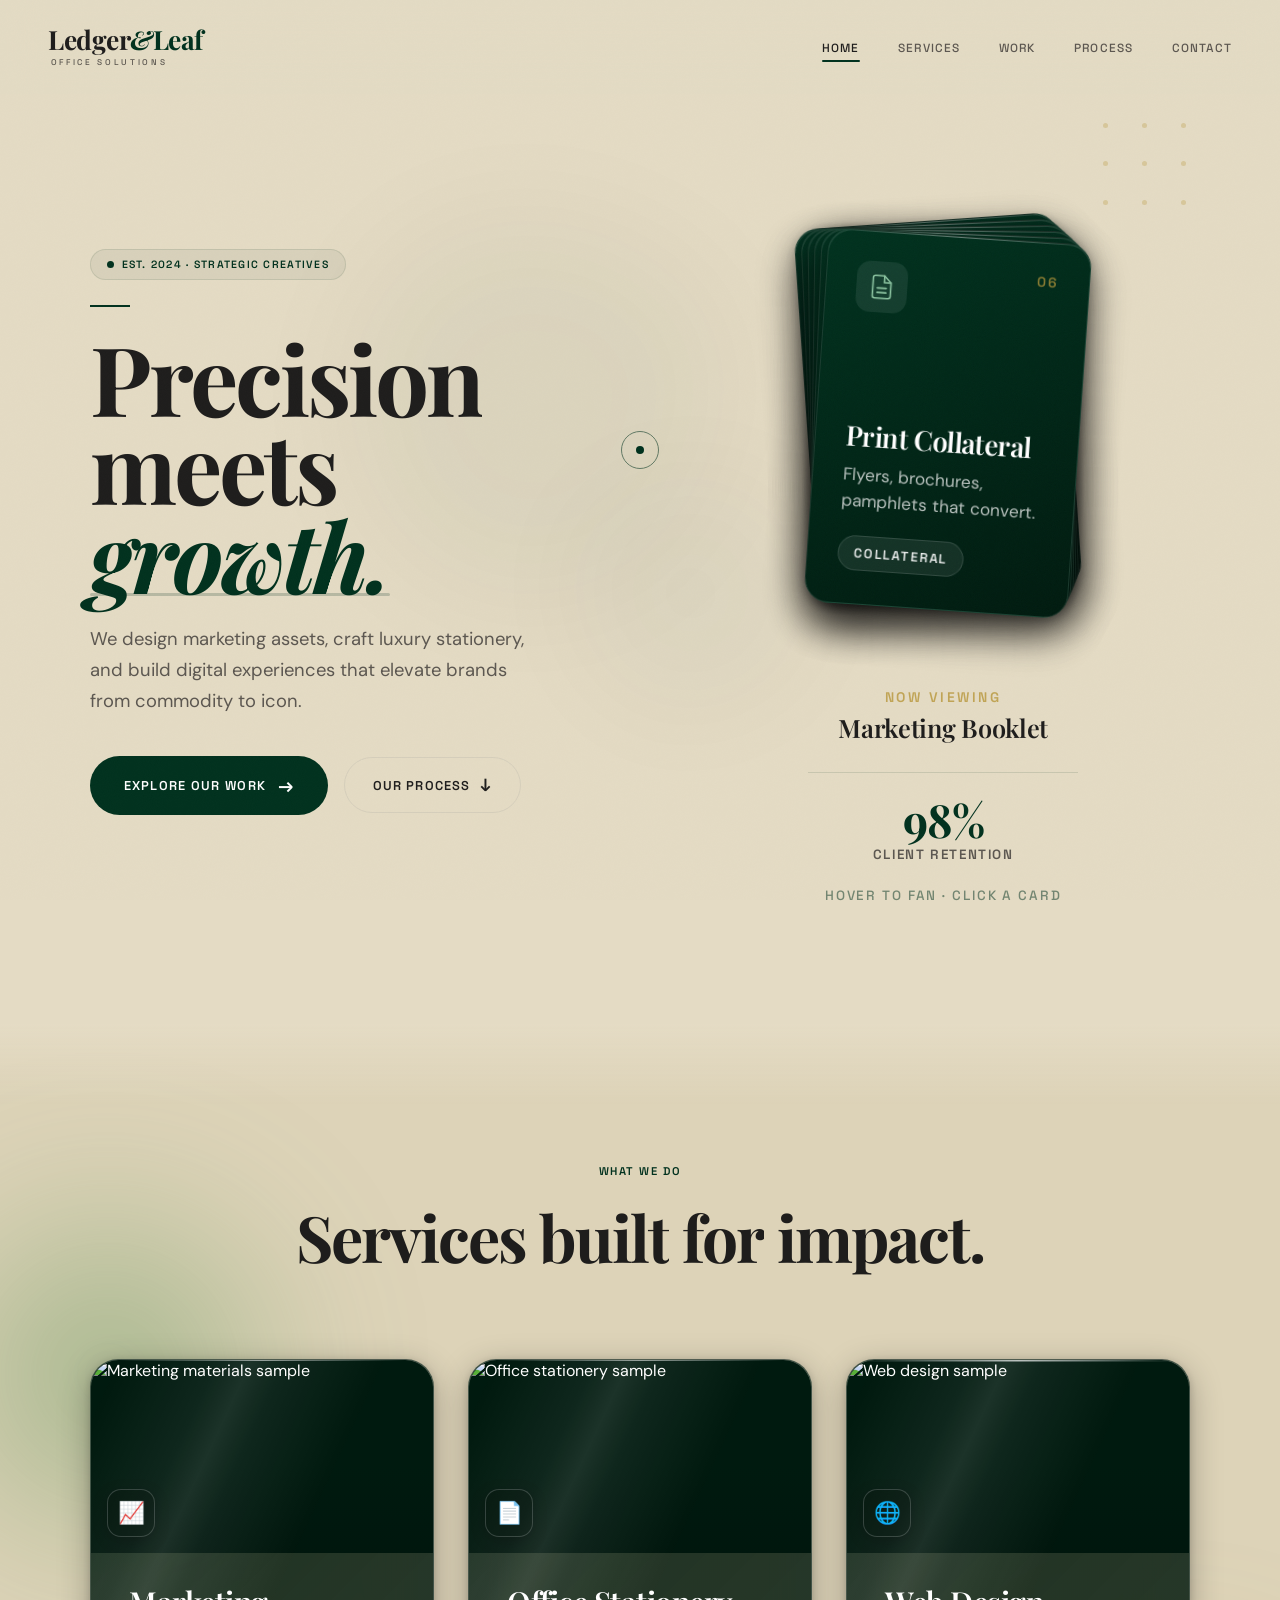
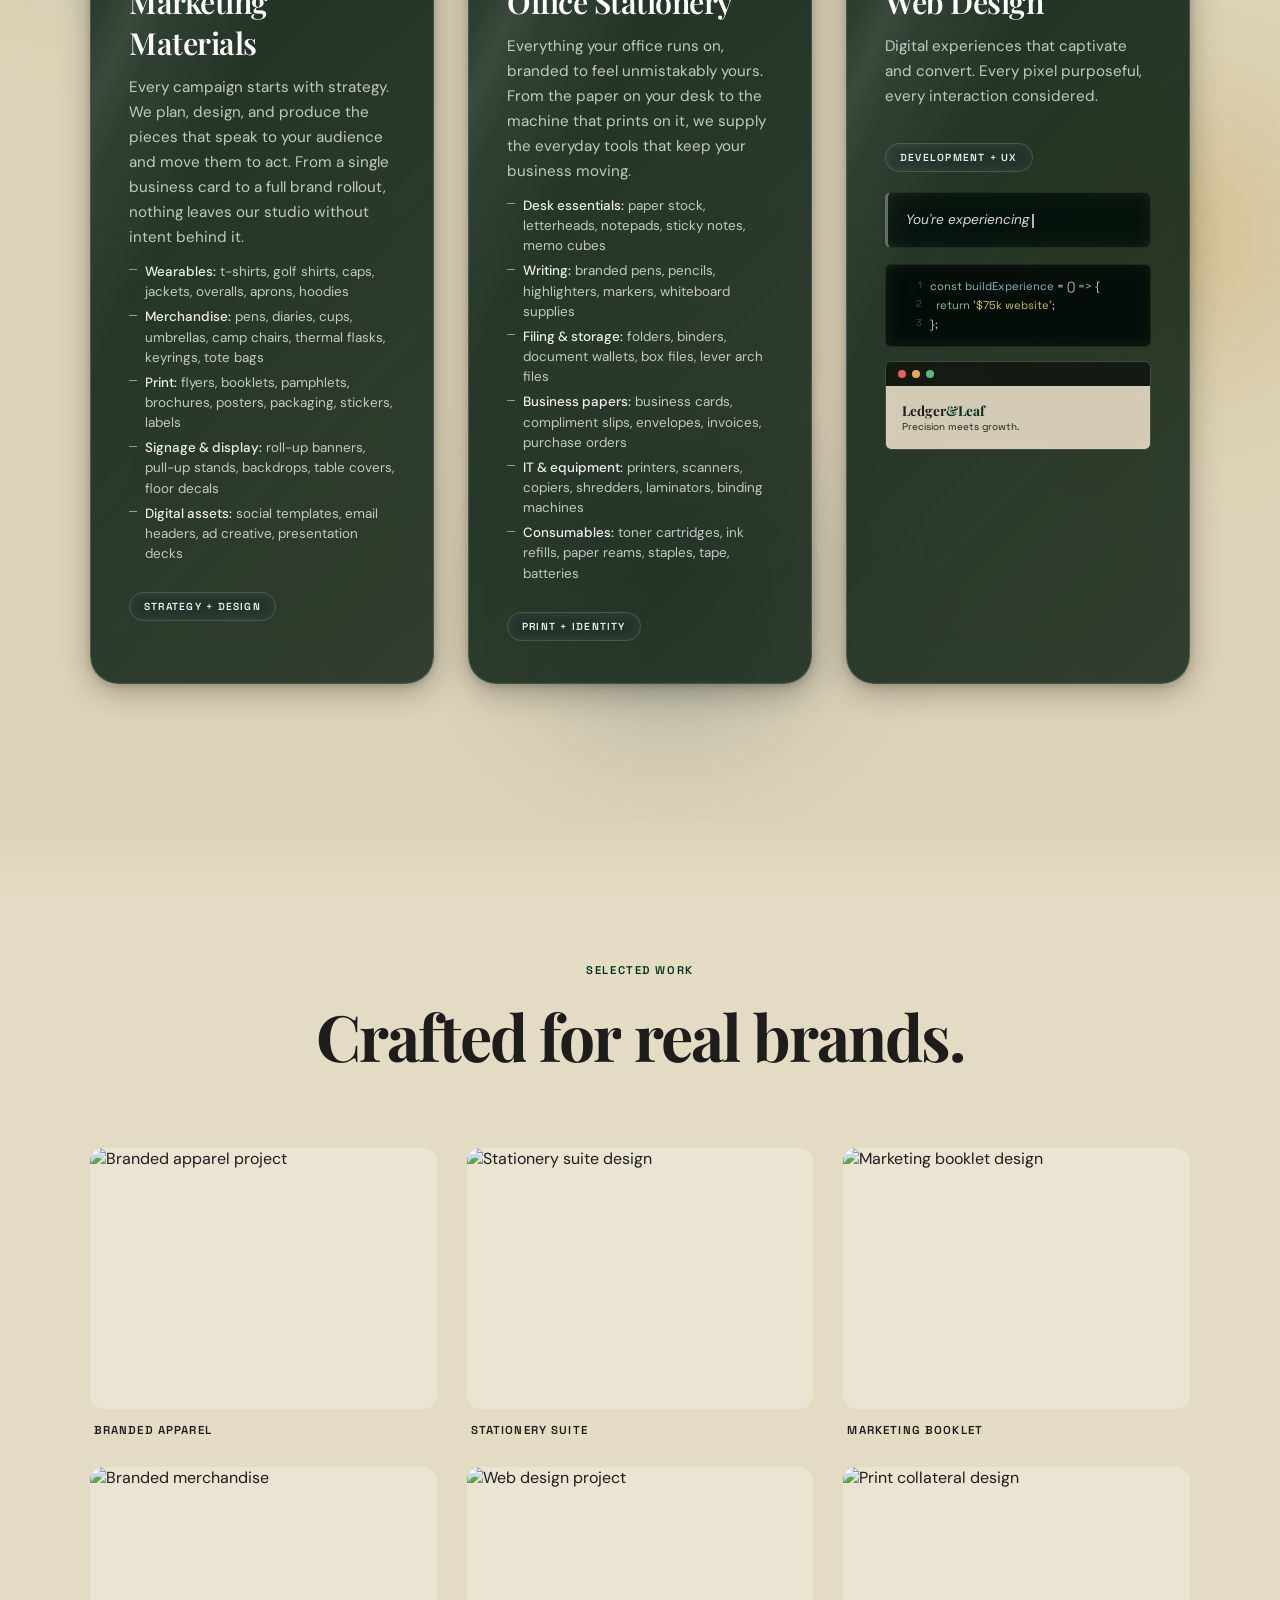
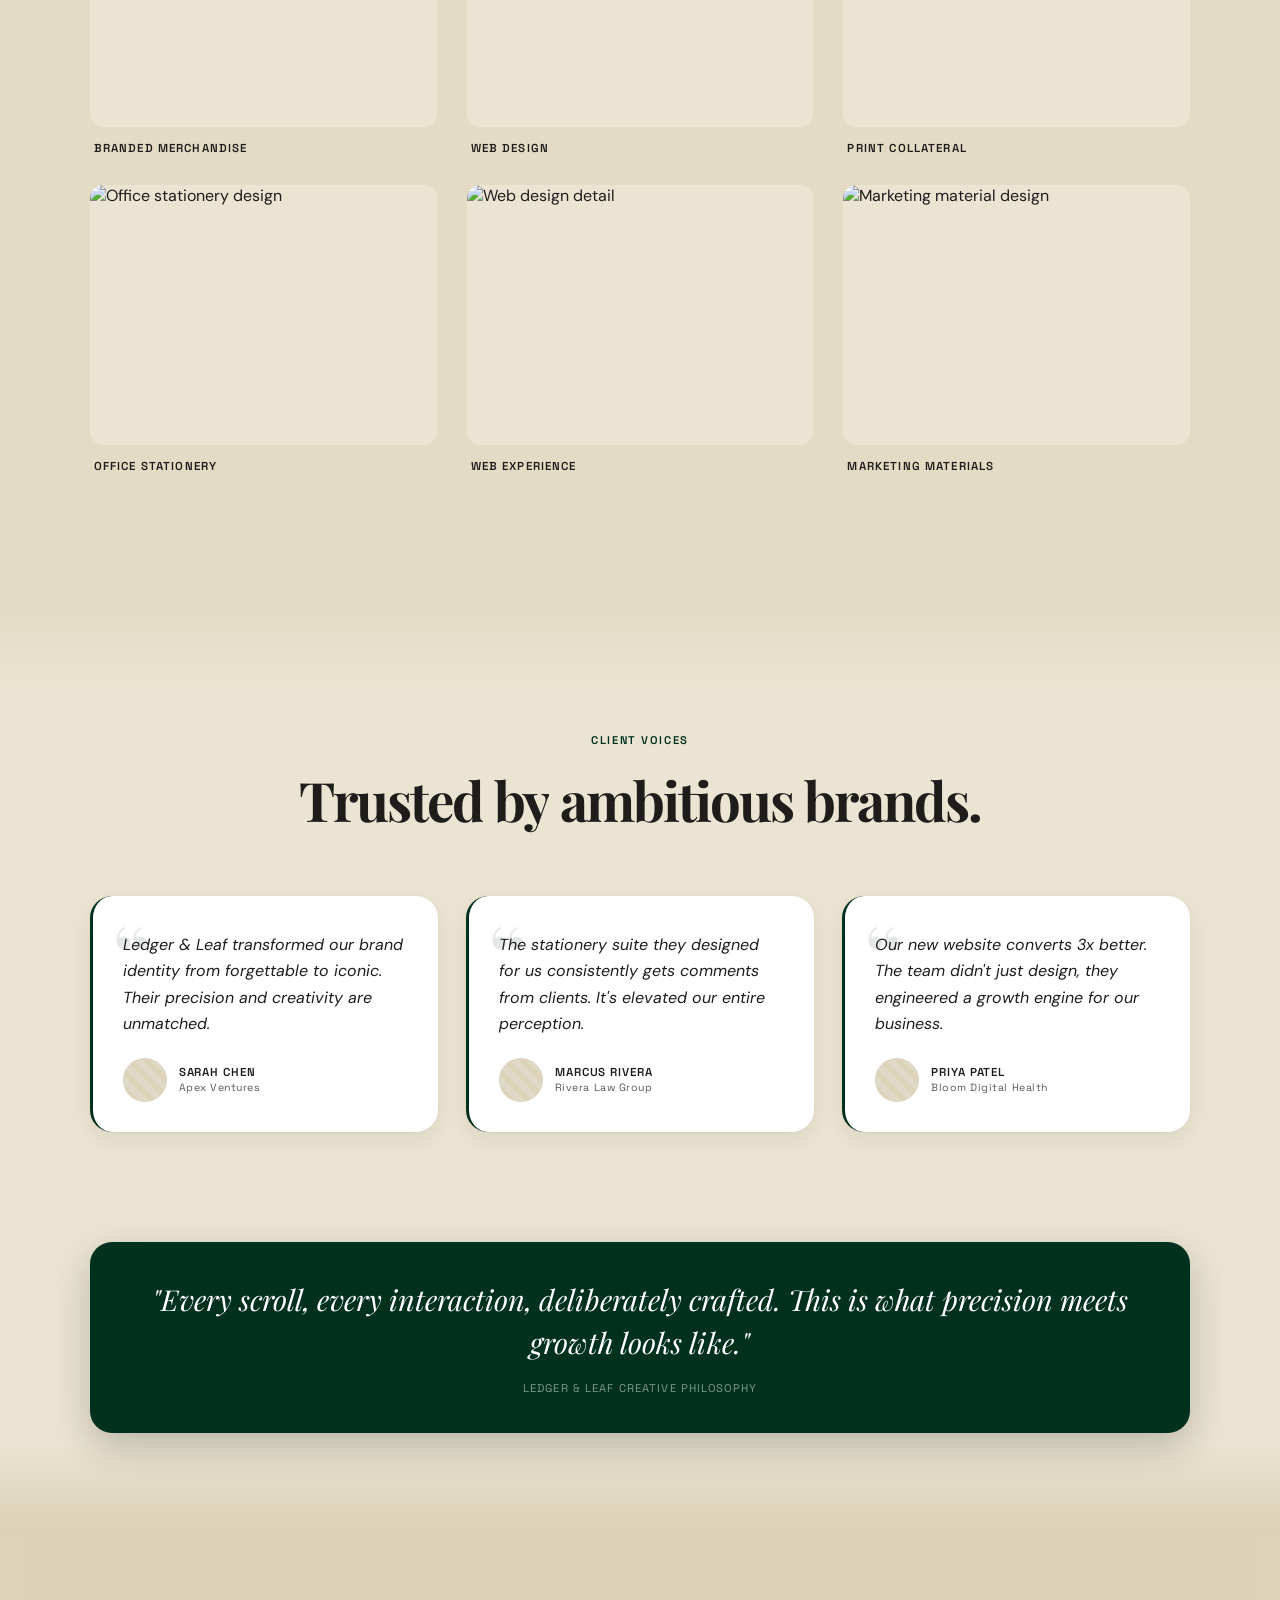
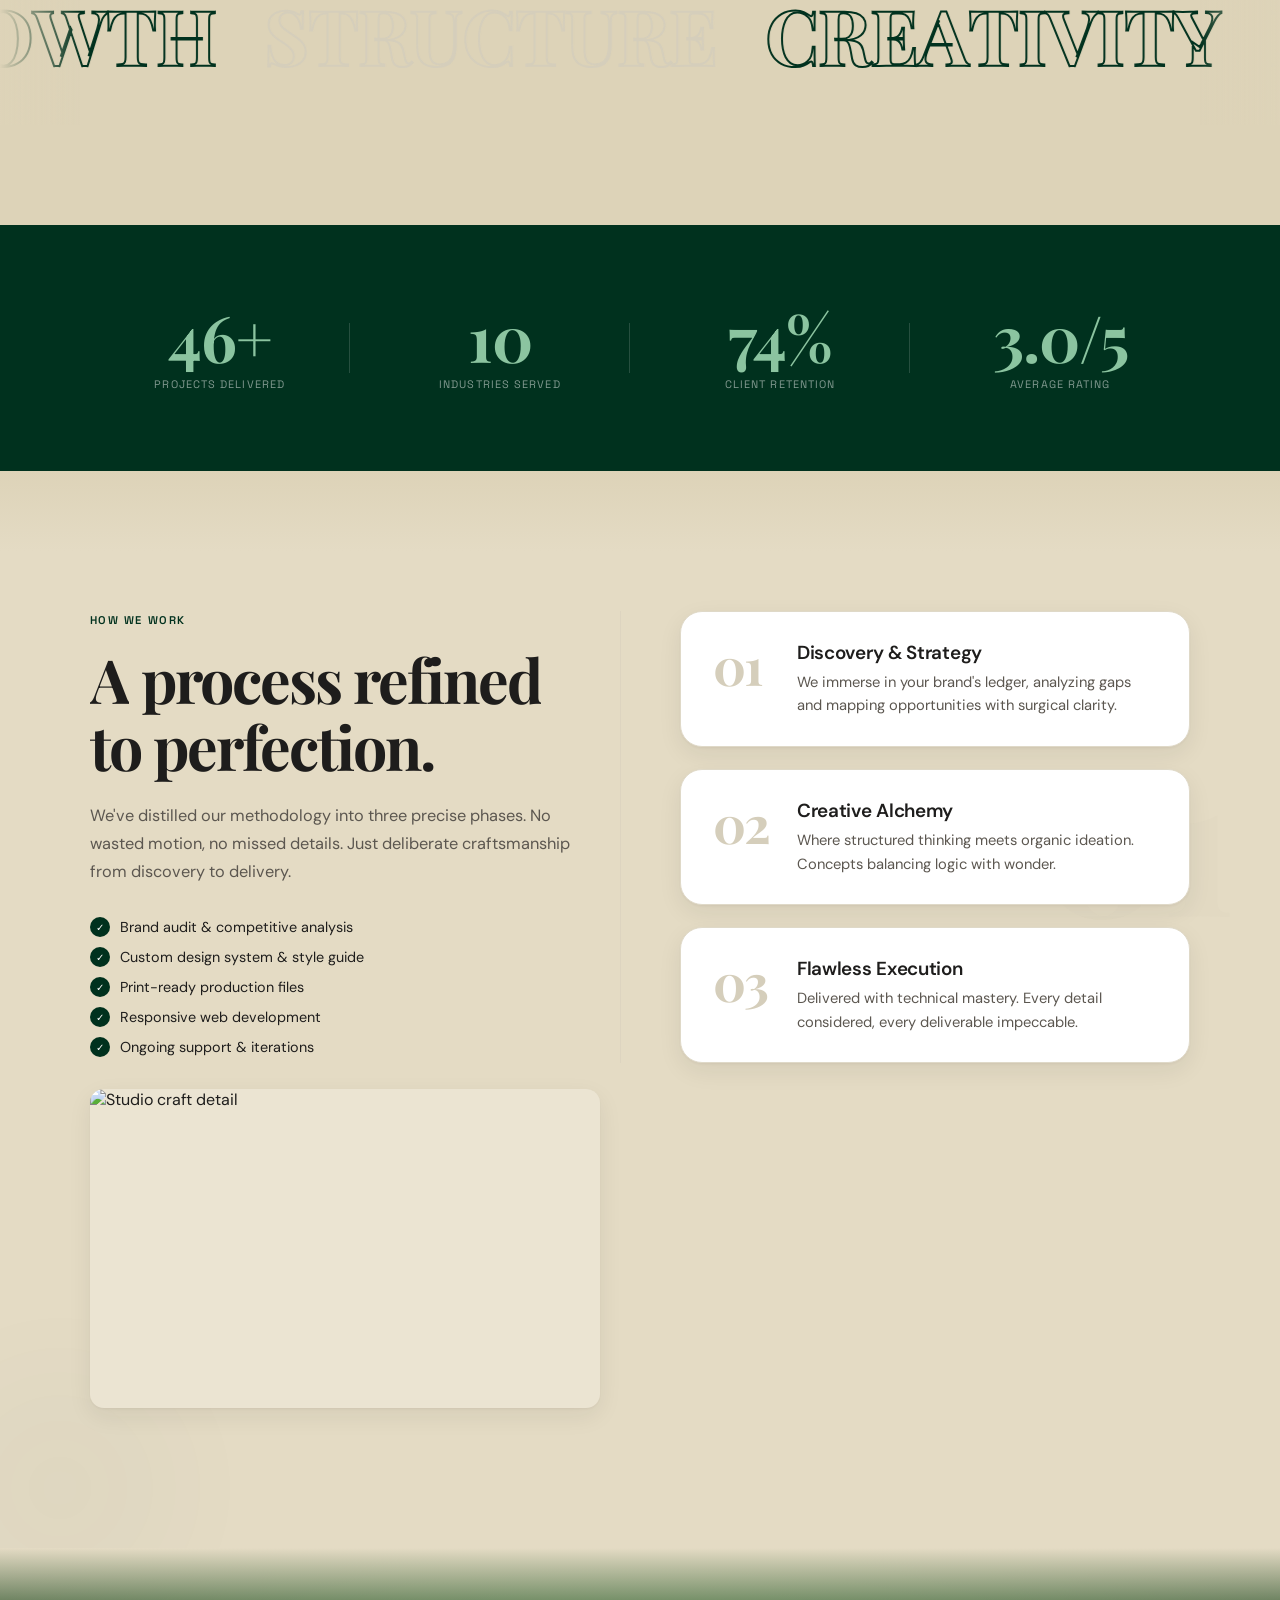
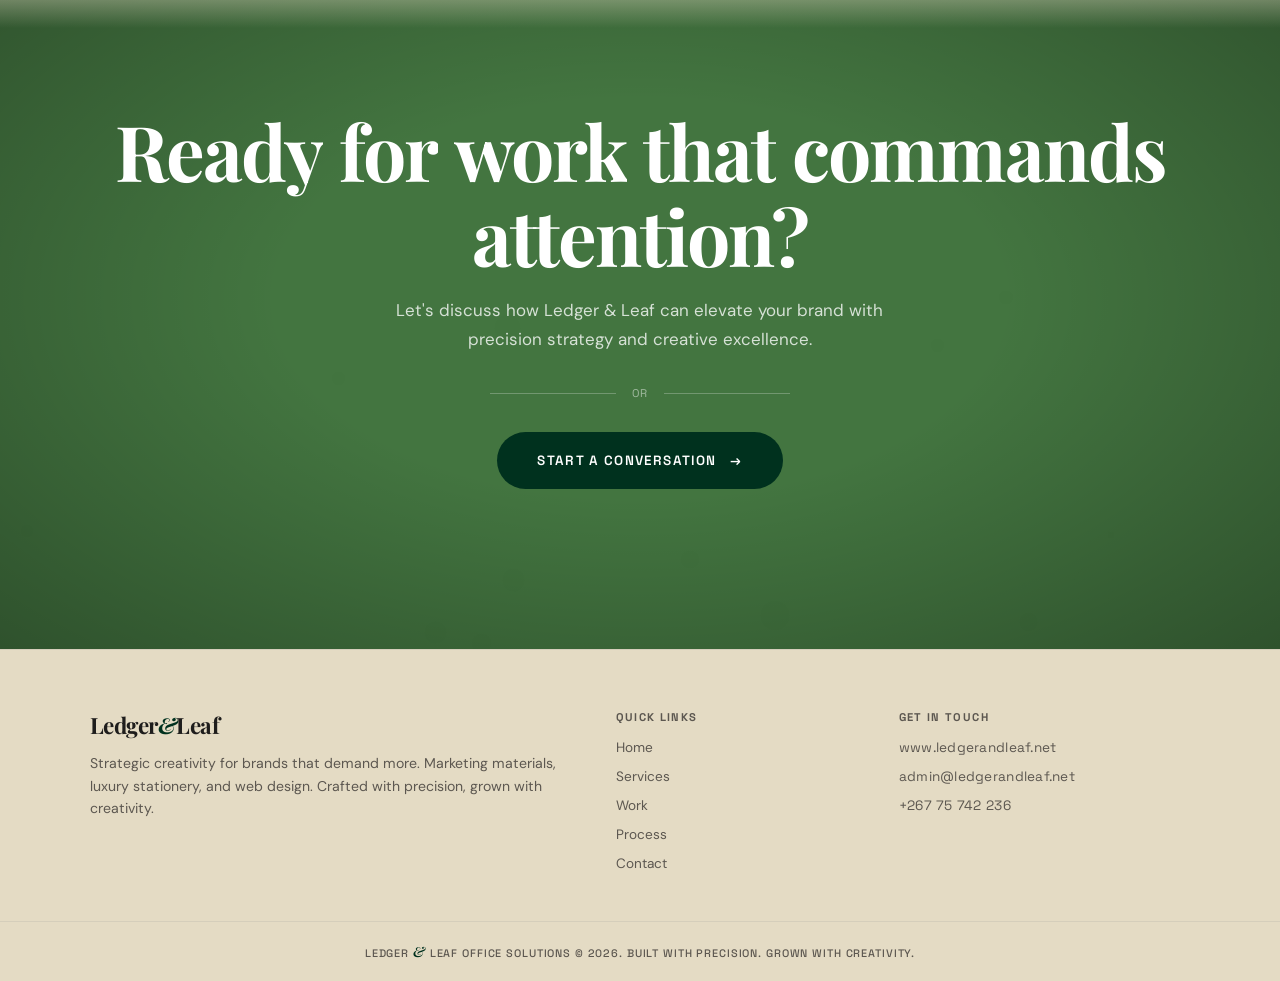
==== commit 9fc3fda1: "Update index.html" ====
--- a/index.html
+++ b/index.html
@@ -200,12 +200,13 @@
                         <div class="service-icon">&#128200;</div>
                     </div>
                     <h3>Marketing Materials</h3>
-                    <p class="card-intro">Our offering consists of but is not limited to:</p>
-                    <ul class="offering-list">
-                        <li><strong>Branded clothing</strong>: t-shirts, golf shirts, caps, jackets, overalls, etc</li>
-                        <li><strong>Branded merchandise</strong>: pens, diaries, cups, umbrellas, camp chairs, etc</li>
-                        <li><strong>Flyers</strong></li>
-                        <li><strong>Booklets</strong></li>
+                    <p class="card-intro">Every campaign starts with strategy. We plan, design, and produce the pieces that speak to your audience and move them to act. From a single business card to a full brand rollout, nothing leaves our studio without intent behind it.</p>
+                    <ul class="offering-list offering-list-rich">
+                        <li><strong>Wearables:</strong> t-shirts, golf shirts, caps, jackets, overalls, aprons, hoodies</li>
+                        <li><strong>Merchandise:</strong> pens, diaries, cups, umbrellas, camp chairs, thermal flasks, keyrings, tote bags</li>
+                        <li><strong>Print:</strong> flyers, booklets, pamphlets, brochures, posters, packaging, stickers, labels</li>
+                        <li><strong>Signage & display:</strong> roll-up banners, pull-up stands, backdrops, table covers, floor decals</li>
+                        <li><strong>Digital assets:</strong> social templates, email headers, ad creative, presentation decks</li>
                     </ul>
                     <span class="card-tag">Strategy + Design</span>
                 </div>
@@ -215,7 +216,15 @@
                         <div class="service-icon">&#128196;</div>
                     </div>
                     <h3>Office Stationery</h3>
-                    <p class="card-intro">Tactile identity that leaves an impression. Letterpress quality luxury for discerning brands.</p>
+                    <p class="card-intro">Everything your office runs on, branded to feel unmistakably yours. From the paper on your desk to the machine that prints on it, we supply the everyday tools that keep your business moving.</p>
+                    <ul class="offering-list offering-list-rich">
+                        <li><strong>Desk essentials:</strong> paper stock, letterheads, notepads, sticky notes, memo cubes</li>
+                        <li><strong>Writing:</strong> branded pens, pencils, highlighters, markers, whiteboard supplies</li>
+                        <li><strong>Filing & storage:</strong> folders, binders, document wallets, box files, lever arch files</li>
+                        <li><strong>Business papers:</strong> business cards, compliment slips, envelopes, invoices, purchase orders</li>
+                        <li><strong>IT & equipment:</strong> printers, scanners, copiers, shredders, laminators, binding machines</li>
+                        <li><strong>Consumables:</strong> toner cartridges, ink refills, paper reams, staples, tape, batteries</li>
+                    </ul>
                     <span class="card-tag">Print + Identity</span>
                 </div>
                 <div class="service-card card-web" data-reveal id="webCard">
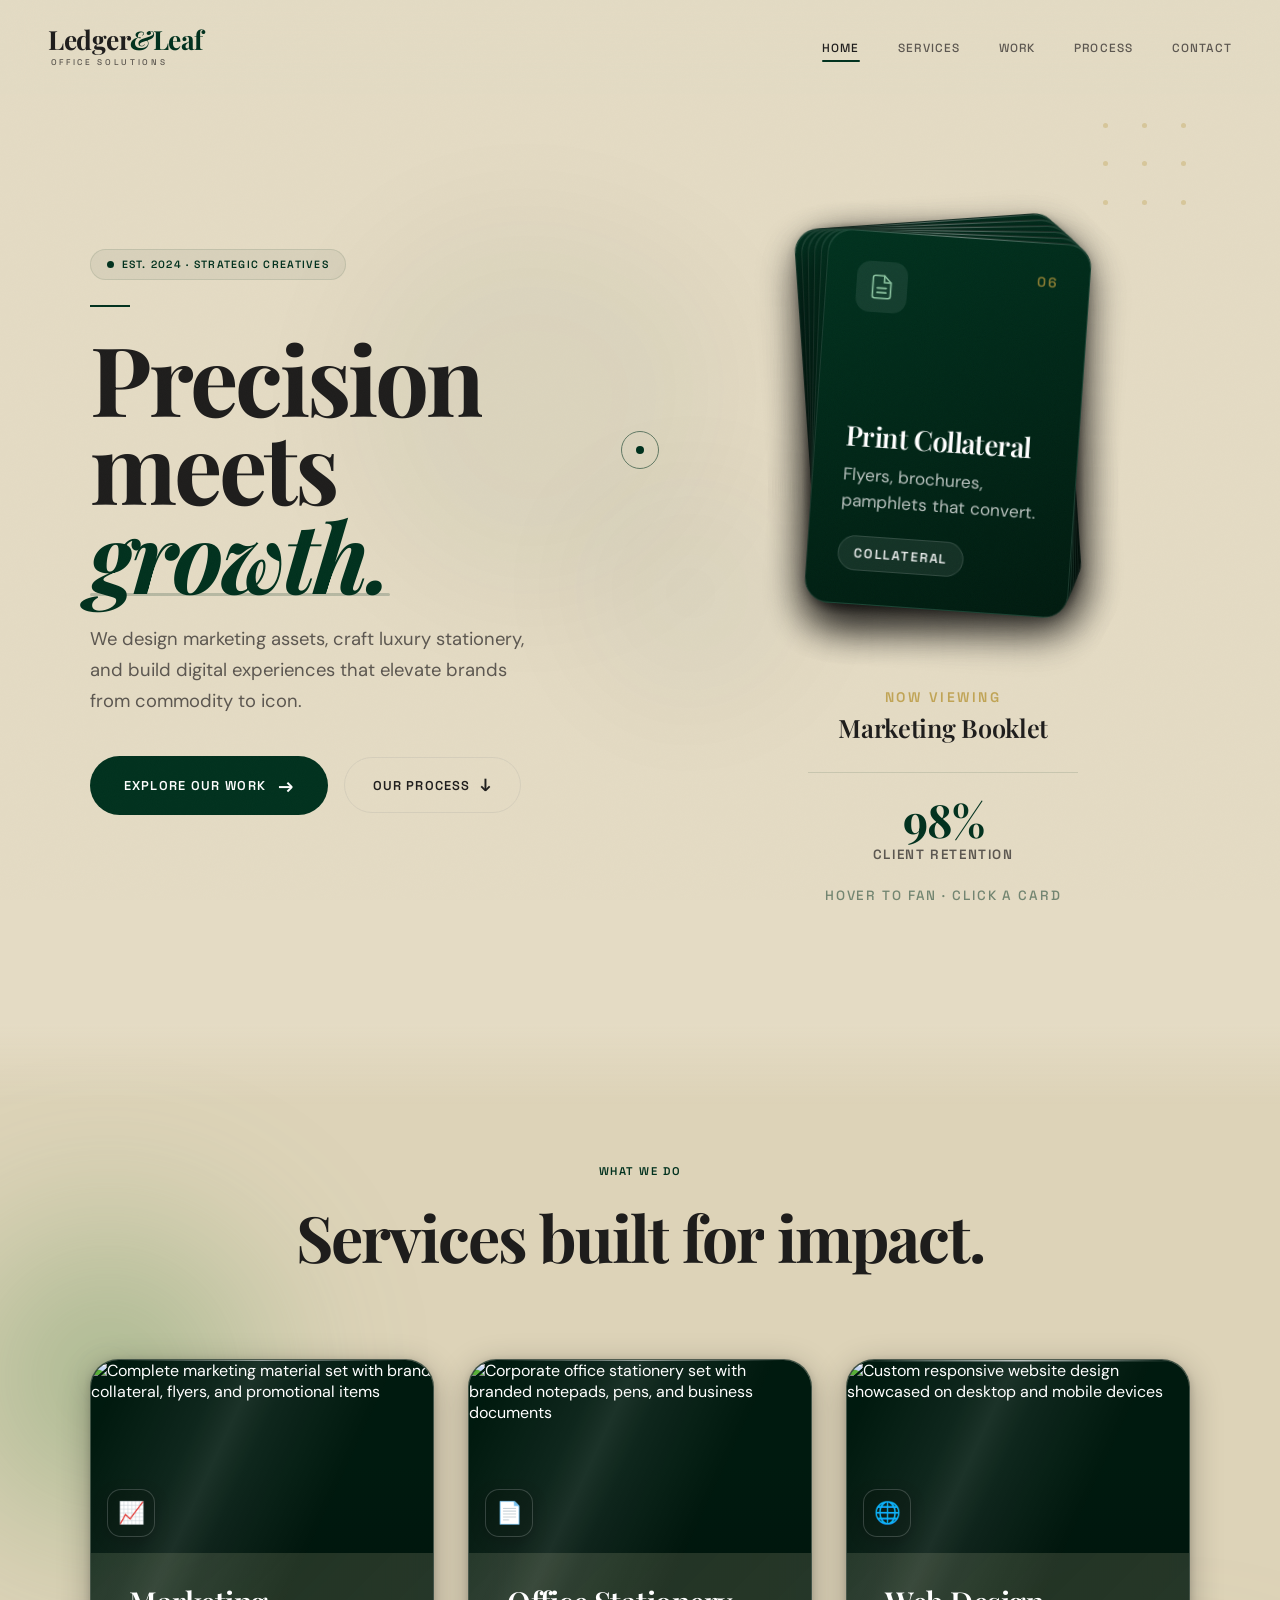
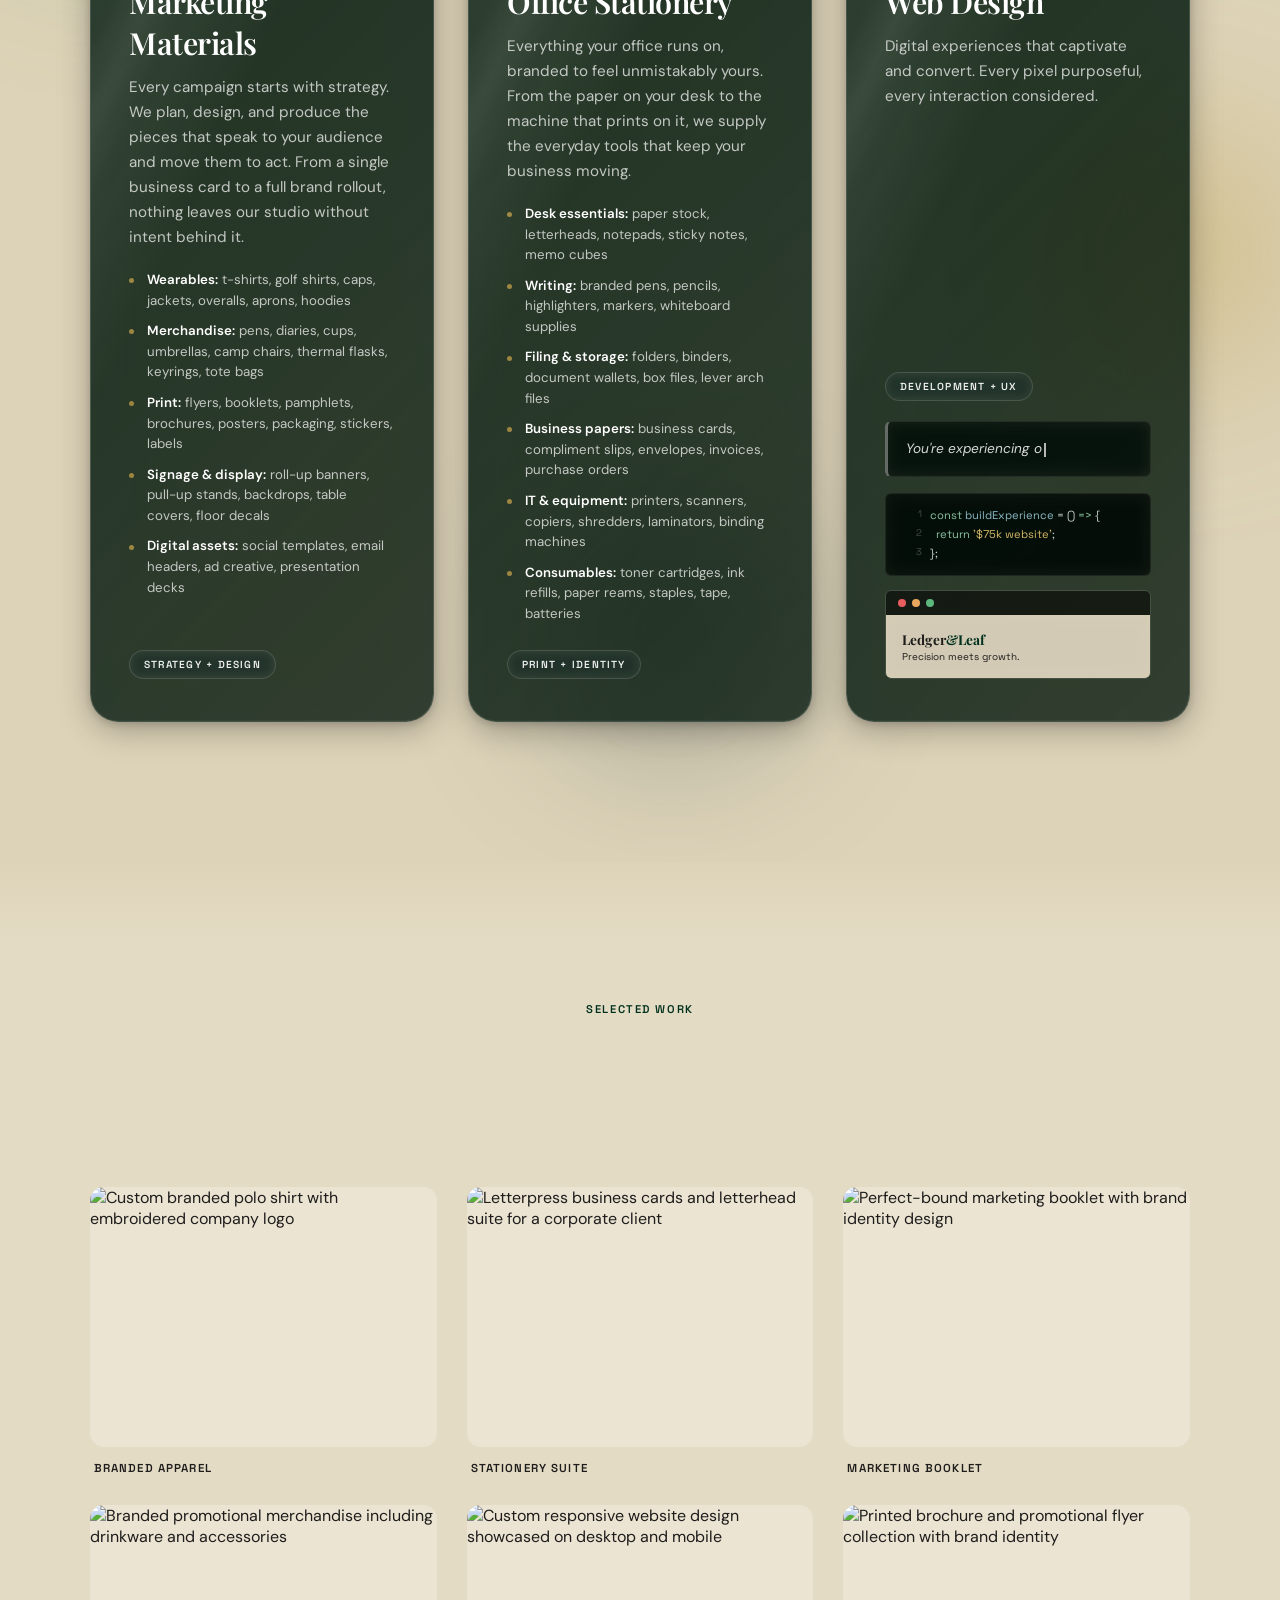
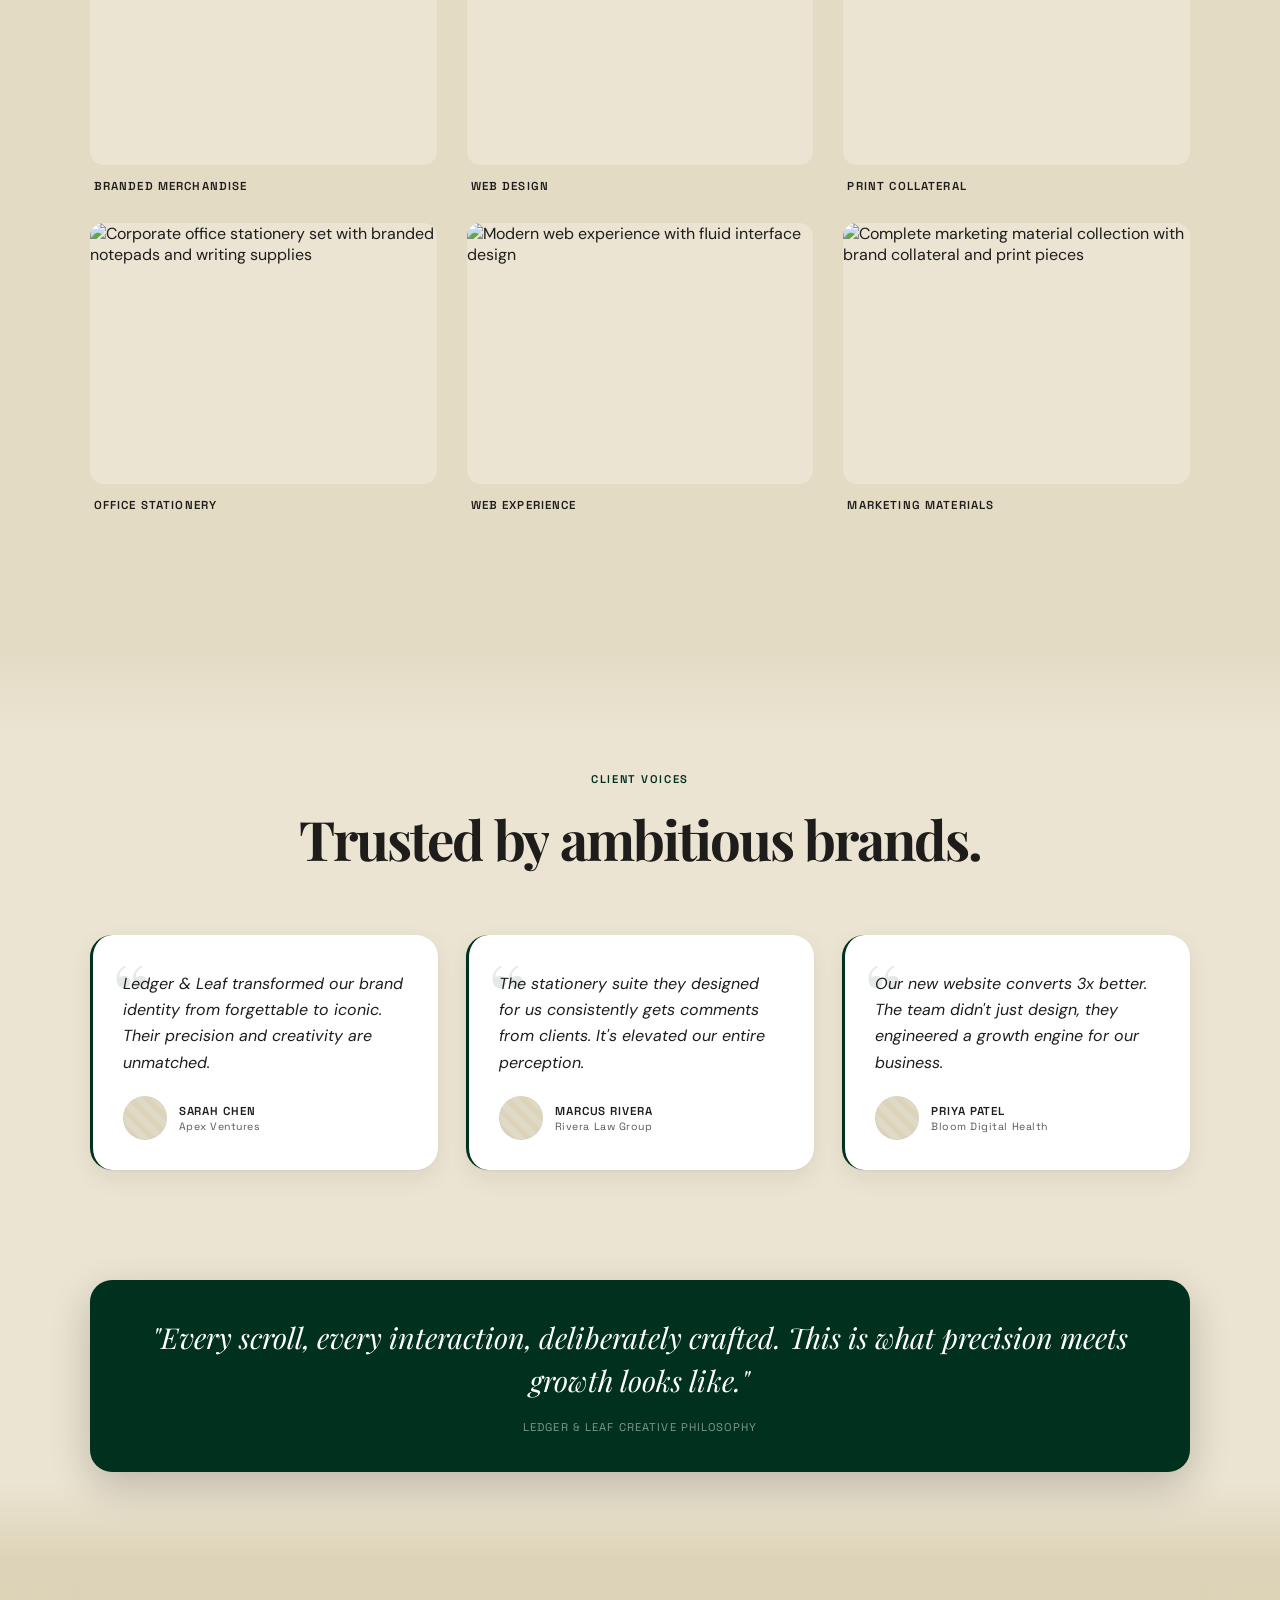
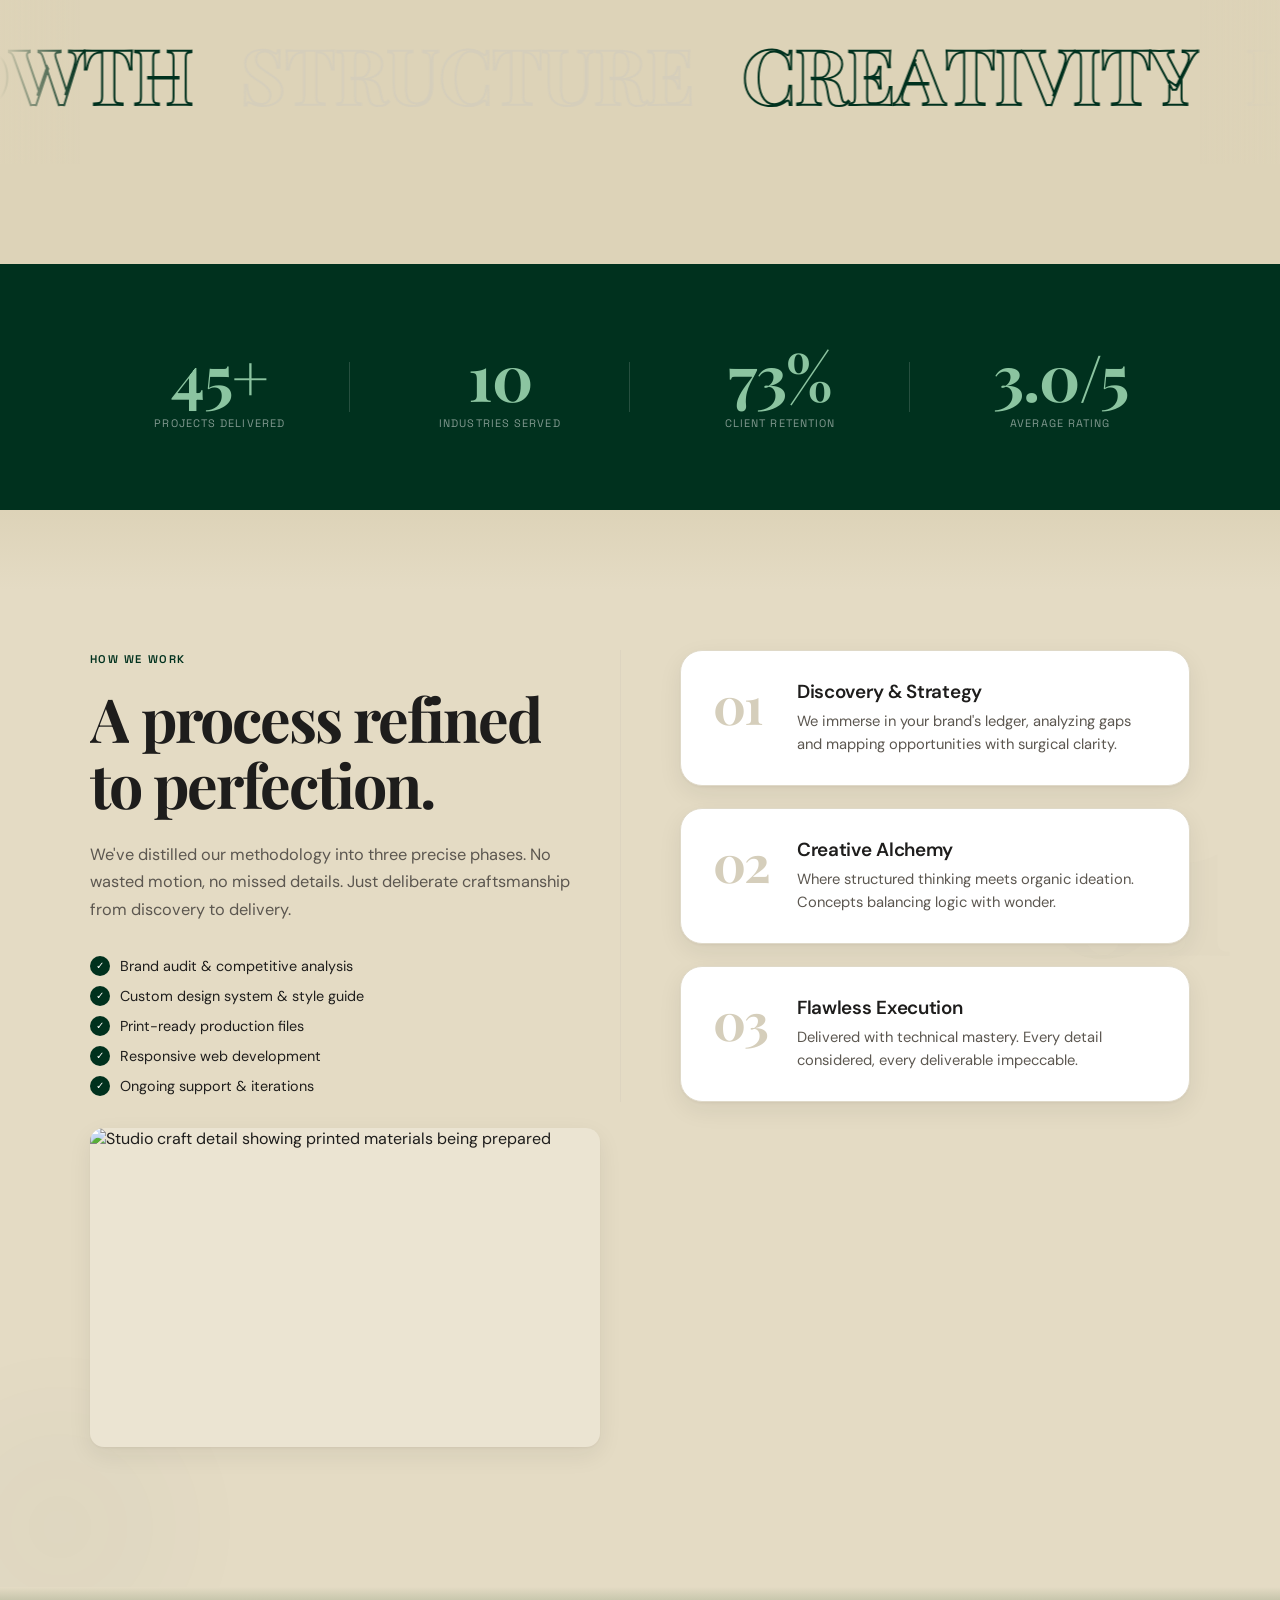
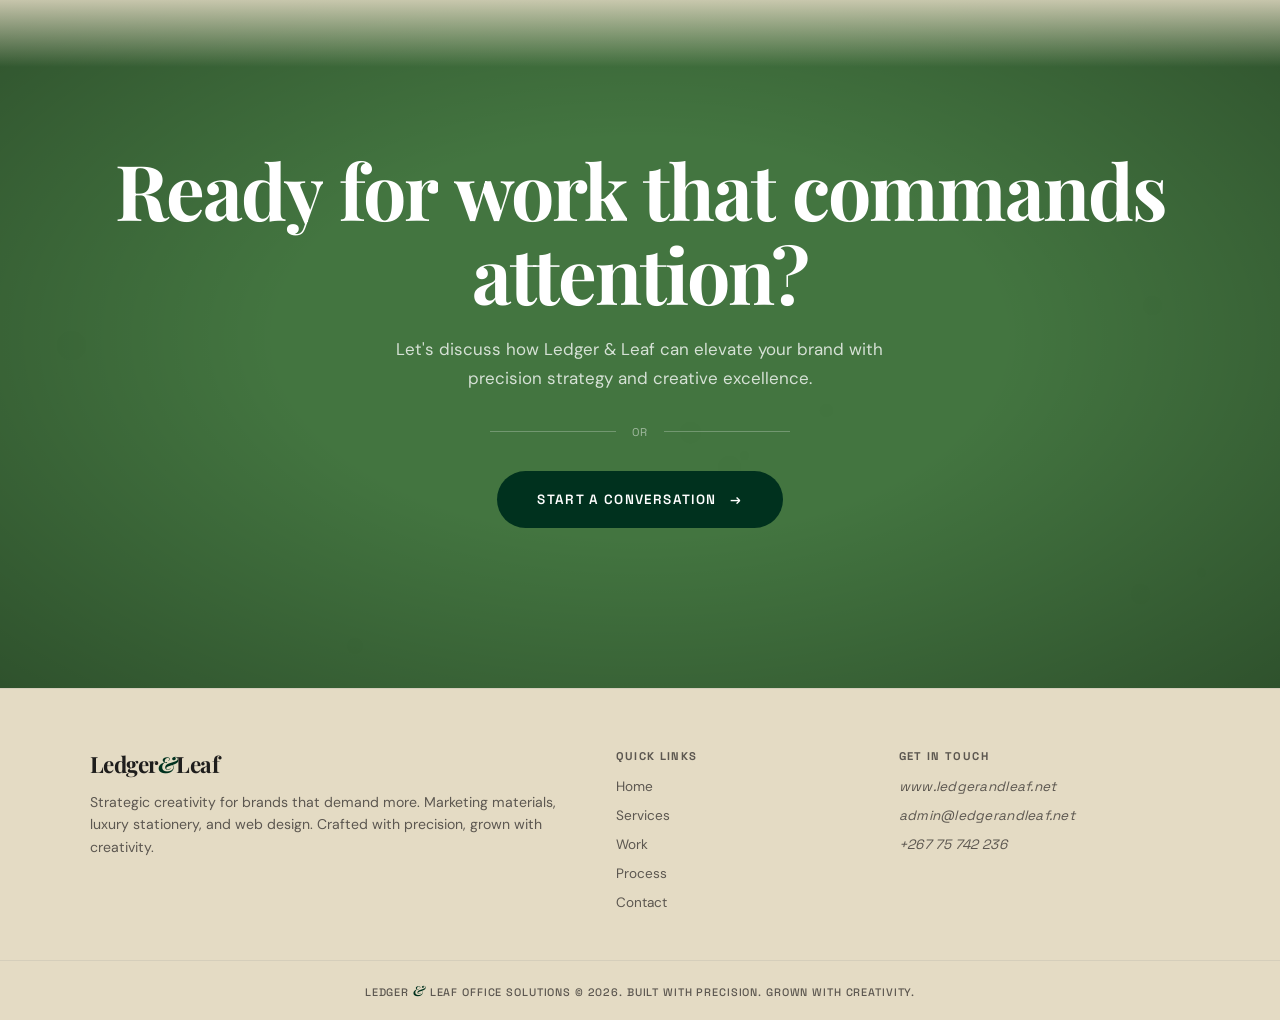
==== commit bfd61e15: "Update index.html" ====
--- a/index.html
+++ b/index.html
@@ -3,15 +3,143 @@
 <head>
     <meta charset="UTF-8">
     <meta name="viewport" content="width=device-width, initial-scale=1.0, viewport-fit=cover">
-    <title>Ledger & Leaf Office Solutions | Precision Meets Growth</title>
+
+    <!-- ============ PRIMARY SEO ============ -->
+    <title>Ledger &amp; Leaf Office Solutions | Marketing, Stationery &amp; Web Design</title>
+    <meta name="description" content="Ledger &amp; Leaf Office Solutions designs marketing materials, luxury branded stationery, and custom websites for ambitious brands. Precision meets growth. Based in Botswana, serving clients worldwide.">
+    <meta name="keywords" content="marketing materials Botswana, branded stationery, office stationery supplier, web design Botswana, promotional products, corporate branding, marketing agency">
+    <meta name="author" content="Ledger &amp; Leaf Office Solutions">
+    <meta name="copyright" content="Ledger &amp; Leaf Office Solutions">
+    <meta name="robots" content="index, follow, max-image-preview:large, max-snippet:-1, max-video-preview:-1">
+    <meta name="theme-color" content="#E4DBC4">
+    <meta name="format-detection" content="telephone=yes">
+
+    <!-- ============ GEO / LOCAL SEO ============ -->
+    <meta name="geo.region" content="BW">
+    <meta name="geo.placename" content="Botswana">
+    <meta name="ICBM" content="-24.6282, 25.9231">
+
+    <!-- ============ CANONICAL ============ -->
+    <link rel="canonical" href="https://ledgerandleaf.net/">
+
+    <!-- ============ OPEN GRAPH (Facebook, LinkedIn, WhatsApp) ============ -->
+    <meta property="og:type" content="website">
+    <meta property="og:site_name" content="Ledger &amp; Leaf Office Solutions">
+    <meta property="og:title" content="Ledger &amp; Leaf | Marketing, Stationery &amp; Web Design">
+    <meta property="og:description" content="Strategic creativity for brands that demand more. Marketing materials, luxury stationery, and custom web design that elevate brands from commodity to icon.">
+    <meta property="og:url" content="https://ledgerandleaf.net/">
+    <meta property="og:image" content="https://res.cloudinary.com/djyypkov5/image/upload/v1790447796/IMG_3375_npn7pg.jpg">
+    <meta property="og:image:width" content="1200">
+    <meta property="og:image:height" content="630">
+    <meta property="og:image:alt" content="Ledger &amp; Leaf marketing materials and brand collateral">
+    <meta property="og:locale" content="en_BW">
+
+    <!-- ============ TWITTER / X CARD ============ -->
+    <meta name="twitter:card" content="summary_large_image">
+    <meta name="twitter:title" content="Ledger &amp; Leaf | Marketing, Stationery &amp; Web Design">
+    <meta name="twitter:description" content="Strategic creativity for brands that demand more. Marketing materials, luxury stationery, and custom web design.">
+    <meta name="twitter:image" content="https://res.cloudinary.com/djyypkov5/image/upload/v1790447796/IMG_3375_npn7pg.jpg">
+    <meta name="twitter:image:alt" content="Ledger &amp; Leaf marketing materials and brand collateral">
+
+    <!-- ============ FAVICON ============ -->
     <link rel="icon" type="image/svg+xml" href="favicon.svg">
     <link rel="apple-touch-icon" href="favicon.svg">
+
+    <!-- ============ PRECONNECT (performance) ============ -->
     <link rel="preconnect" href="https://fonts.googleapis.com">
     <link rel="preconnect" href="https://fonts.gstatic.com" crossorigin>
+    <link rel="preconnect" href="https://res.cloudinary.com" crossorigin>
+    <link rel="dns-prefetch" href="https://res.cloudinary.com">
+
+    <!-- ============ FONTS ============ -->
     <link
         href="https://fonts.googleapis.com/css2?family=DM+Sans:ital,opsz,wght@0,9..40,400;0,9..40,500;0,9..40,600;1,9..40,400;1,9..40,500&family=Playfair+Display:ital,wght@0,500;0,600;0,700;0,800;1,500;1,600;1,700&family=Space+Grotesk:wght@400;500;600;700&display=swap"
         rel="stylesheet">
+
+    <!-- ============ STYLESHEET ============ -->
     <link rel="stylesheet" href="styles.css">
+
+    <!-- ============ STRUCTURED DATA (JSON-LD) ============ -->
+    <script type="application/ld+json">
+    {
+        "@context": "https://schema.org",
+        "@type": "ProfessionalService",
+        "@id": "https://ledgerandleaf.net/#organization",
+        "name": "Ledger & Leaf Office Solutions",
+        "alternateName": "Ledger and Leaf",
+        "url": "https://ledgerandleaf.net/",
+        "logo": "https://ledgerandleaf.net/favicon.svg",
+        "image": "https://res.cloudinary.com/djyypkov5/image/upload/v1790447796/IMG_3375_npn7pg.jpg",
+        "description": "Ledger & Leaf Office Solutions designs marketing materials, luxury branded stationery, and custom websites for ambitious brands. Precision meets growth.",
+        "email": "admin@ledgerandleaf.net",
+        "telephone": "+26775742236",
+        "priceRange": "$$",
+        "areaServed": {
+            "@type": "Country",
+            "name": "Botswana"
+        },
+        "address": {
+            "@type": "PostalAddress",
+            "addressCountry": "BW"
+        },
+        "sameAs": [
+            "https://www.ledgerandleaf.net"
+        ],
+        "knowsAbout": [
+            "Marketing Materials",
+            "Branded Apparel",
+            "Branded Merchandise",
+            "Office Stationery",
+            "Print Collateral",
+            "Web Design",
+            "Web Development"
+        ],
+        "hasOfferCatalog": {
+            "@type": "OfferCatalog",
+            "name": "Ledger & Leaf Services",
+            "itemListElement": [
+                {
+                    "@type": "Offer",
+                    "itemOffered": {
+                        "@type": "Service",
+                        "name": "Marketing Materials",
+                        "description": "Branded clothing, merchandise, flyers, booklets, and campaign collateral engineered for conversion."
+                    }
+                },
+                {
+                    "@type": "Offer",
+                    "itemOffered": {
+                        "@type": "Service",
+                        "name": "Office Stationery",
+                        "description": "Corporate stationery, branded desk supplies, and IT equipment including printers, toners, and consumables."
+                    }
+                },
+                {
+                    "@type": "Offer",
+                    "itemOffered": {
+                        "@type": "Service",
+                        "name": "Web Design",
+                        "description": "Custom websites, responsive design, and digital experiences crafted with precision."
+                    }
+                }
+            ]
+        }
+    }
+    </script>
+
+    <script type="application/ld+json">
+    {
+        "@context": "https://schema.org",
+        "@type": "WebSite",
+        "@id": "https://ledgerandleaf.net/#website",
+        "url": "https://ledgerandleaf.net/",
+        "name": "Ledger & Leaf Office Solutions",
+        "publisher": {
+            "@id": "https://ledgerandleaf.net/#organization"
+        },
+        "inLanguage": "en"
+    }
+    </script>
 </head>
 <body>
 
@@ -33,35 +161,39 @@
         </div>
     </div>
 
-    <nav class="nav" id="navbar">
-        <a href="#" class="nav-logo">
-            <span class="nav-logo-main">Ledger<span class="ampersand">&amp;</span><span class="leaf-text">Leaf</span></span>
-            <span class="nav-logo-sub">Office Solutions</span>
-        </a>
-        <ul class="nav-links" id="navLinks">
-            <li><a href="#hero" data-section="hero">Home</a></li>
-            <li><a href="#services" data-section="services">Services</a></li>
-            <li><a href="#work" data-section="work">Work</a></li>
-            <li><a href="#process" data-section="process">Process</a></li>
-            <li><a href="#closer" data-section="closer">Contact</a></li>
-        </ul>
-        <button class="hamburger" id="hamburger" aria-label="Menu">
-            <span></span><span></span><span></span>
-        </button>
-    </nav>
-    <div class="mobile-menu" id="mobileMenu">
-        <a href="#hero" data-nav-close>Home</a>
-        <a href="#services" data-nav-close>Services</a>
-        <a href="#work" data-nav-close>Work</a>
-        <a href="#process" data-nav-close>Process</a>
-        <a href="#closer" data-nav-close>Contact</a>
-    </div>
+    <header>
+        <nav class="nav" id="navbar" aria-label="Primary navigation">
+            <a href="#" class="nav-logo" aria-label="Ledger and Leaf Office Solutions home">
+                <span class="nav-logo-main">Ledger<span class="ampersand">&amp;</span><span class="leaf-text">Leaf</span></span>
+                <span class="nav-logo-sub">Office Solutions</span>
+            </a>
+            <ul class="nav-links" id="navLinks">
+                <li><a href="#hero" data-section="hero">Home</a></li>
+                <li><a href="#services" data-section="services">Services</a></li>
+                <li><a href="#work" data-section="work">Work</a></li>
+                <li><a href="#process" data-section="process">Process</a></li>
+                <li><a href="#closer" data-section="closer">Contact</a></li>
+            </ul>
+            <button class="hamburger" id="hamburger" aria-label="Open menu" aria-expanded="false">
+                <span></span><span></span><span></span>
+            </button>
+        </nav>
+        <div class="mobile-menu" id="mobileMenu">
+            <a href="#hero" data-nav-close>Home</a>
+            <a href="#services" data-nav-close>Services</a>
+            <a href="#work" data-nav-close>Work</a>
+            <a href="#process" data-nav-close>Process</a>
+            <a href="#closer" data-nav-close>Contact</a>
+        </div>
+    </header>
+
+    <main>
 
     <section class="hero" id="hero" data-theme="light">
-        <div class="hero-blob" data-parallax-blob></div>
-        <div class="hero-blob-2" data-parallax-blob></div>
-        <div class="hero-particles" id="heroParticles"></div>
-        <div class="hero-dot-accent">
+        <div class="hero-blob" data-parallax-blob aria-hidden="true"></div>
+        <div class="hero-blob-2" data-parallax-blob aria-hidden="true"></div>
+        <div class="hero-particles" id="heroParticles" aria-hidden="true"></div>
+        <div class="hero-dot-accent" aria-hidden="true">
             <div class="dot"></div><div class="dot"></div><div class="dot"></div>
             <div class="dot"></div><div class="dot"></div><div class="dot"></div>
             <div class="dot"></div><div class="dot"></div><div class="dot"></div>
@@ -82,11 +214,11 @@
 
             <div class="hero-visual" id="heroVisual">
                 <div class="card-deck-wrap">
-                    <div class="card-deck" id="cardDeck">
-                        <div class="deck-item" data-category="Branded Apparel">
+                    <div class="card-deck" id="cardDeck" role="list" aria-label="Service card deck">
+                        <div class="deck-item" data-category="Branded Apparel" role="listitem">
                             <span class="deck-num">01</span>
                             <div class="deck-icon">
-                                <svg viewBox="0 0 24 24" fill="none" stroke="currentColor" stroke-width="1.4" stroke-linecap="round" stroke-linejoin="round">
+                                <svg viewBox="0 0 24 24" fill="none" stroke="currentColor" stroke-width="1.4" stroke-linecap="round" stroke-linejoin="round" aria-hidden="true">
                                     <path d="M20.38 3.46L16 2a4 4 0 0 1-8 0L3.62 3.46a2 2 0 0 0-1.34 2.23l.58 3.47a1 1 0 0 0 .99.84H6v10a1 1 0 0 0 1 1h10a1 1 0 0 0 1-1V10h2.15a1 1 0 0 0 .99-.84l.58-3.47a2 2 0 0 0-1.34-2.23z"/>
                                 </svg>
                             </div>
@@ -94,10 +226,10 @@
                             <p>Wearable identity. Tees, caps, golf shirts, jackets.</p>
                             <span class="deck-tag">Apparel</span>
                         </div>
-                        <div class="deck-item" data-category="Stationery Suite">
+                        <div class="deck-item" data-category="Stationery Suite" role="listitem">
                             <span class="deck-num">02</span>
                             <div class="deck-icon">
-                                <svg viewBox="0 0 24 24" fill="none" stroke="currentColor" stroke-width="1.4" stroke-linecap="round" stroke-linejoin="round">
+                                <svg viewBox="0 0 24 24" fill="none" stroke="currentColor" stroke-width="1.4" stroke-linecap="round" stroke-linejoin="round" aria-hidden="true">
                                     <rect x="4" y="2" width="16" height="20" rx="2"/>
                                     <line x1="8" y1="7" x2="16" y2="7"/>
                                     <line x1="8" y1="11" x2="16" y2="11"/>
@@ -108,10 +240,10 @@
                             <p>Letterpress cards, letterheads, embossed folders.</p>
                             <span class="deck-tag">Print</span>
                         </div>
-                        <div class="deck-item" data-category="Marketing Booklet">
+                        <div class="deck-item" data-category="Marketing Booklet" role="listitem">
                             <span class="deck-num">03</span>
                             <div class="deck-icon">
-                                <svg viewBox="0 0 24 24" fill="none" stroke="currentColor" stroke-width="1.4" stroke-linecap="round" stroke-linejoin="round">
+                                <svg viewBox="0 0 24 24" fill="none" stroke="currentColor" stroke-width="1.4" stroke-linecap="round" stroke-linejoin="round" aria-hidden="true">
                                     <path d="M4 19.5A2.5 2.5 0 0 1 6.5 17H20"/>
                                     <path d="M6.5 2H20v20H6.5A2.5 2.5 0 0 1 4 19.5v-15A2.5 2.5 0 0 1 6.5 2z"/>
                                 </svg>
@@ -120,10 +252,10 @@
                             <p>Saddle-stitched and perfect-bound campaign pieces.</p>
                             <span class="deck-tag">Booklet</span>
                         </div>
-                        <div class="deck-item" data-category="Web Experience">
+                        <div class="deck-item" data-category="Web Experience" role="listitem">
                             <span class="deck-num">04</span>
                             <div class="deck-icon">
-                                <svg viewBox="0 0 24 24" fill="none" stroke="currentColor" stroke-width="1.4" stroke-linecap="round" stroke-linejoin="round">
+                                <svg viewBox="0 0 24 24" fill="none" stroke="currentColor" stroke-width="1.4" stroke-linecap="round" stroke-linejoin="round" aria-hidden="true">
                                     <circle cx="12" cy="12" r="10"/>
                                     <line x1="2" y1="12" x2="22" y2="12"/>
                                     <path d="M12 2a15.3 15.3 0 0 1 4 10 15.3 15.3 0 0 1-4 10 15.3 15.3 0 0 1-4-10 15.3 15.3 0 0 1 4-10z"/>
@@ -133,10 +265,10 @@
                             <p>Custom sites built with precision and personality.</p>
                             <span class="deck-tag">Web</span>
                         </div>
-                        <div class="deck-item" data-category="Branded Merch">
+                        <div class="deck-item" data-category="Branded Merch" role="listitem">
                             <span class="deck-num">05</span>
                             <div class="deck-icon">
-                                <svg viewBox="0 0 24 24" fill="none" stroke="currentColor" stroke-width="1.4" stroke-linecap="round" stroke-linejoin="round">
+                                <svg viewBox="0 0 24 24" fill="none" stroke="currentColor" stroke-width="1.4" stroke-linecap="round" stroke-linejoin="round" aria-hidden="true">
                                     <path d="M18 8h1a4 4 0 0 1 0 8h-1"/>
                                     <path d="M2 8h16v9a4 4 0 0 1-4 4H6a4 4 0 0 1-4-4V8z"/>
                                     <line x1="6" y1="1" x2="6" y2="4"/>
@@ -148,10 +280,10 @@
                             <p>Pens, diaries, tumblers, camp chairs, and more.</p>
                             <span class="deck-tag">Merch</span>
                         </div>
-                        <div class="deck-item" data-category="Print Collateral">
+                        <div class="deck-item" data-category="Print Collateral" role="listitem">
                             <span class="deck-num">06</span>
                             <div class="deck-icon">
-                                <svg viewBox="0 0 24 24" fill="none" stroke="currentColor" stroke-width="1.4" stroke-linecap="round" stroke-linejoin="round">
+                                <svg viewBox="0 0 24 24" fill="none" stroke="currentColor" stroke-width="1.4" stroke-linecap="round" stroke-linejoin="round" aria-hidden="true">
                                     <path d="M14 2H6a2 2 0 0 0-2 2v16a2 2 0 0 0 2 2h12a2 2 0 0 0 2-2V8z"/>
                                     <polyline points="14 2 14 8 20 8"/>
                                     <line x1="8" y1="13" x2="16" y2="13"/>
@@ -181,8 +313,8 @@
         </div>
     </section>
 
-    <section class="services" id="services" data-theme="light">
-        <div class="section-gradient-top"></div>
+    <section class="services" id="services" data-theme="light" aria-labelledby="services-heading">
+        <div class="section-gradient-top" aria-hidden="true"></div>
         <div class="services-orbs" aria-hidden="true">
             <div class="services-orb orb-1"></div>
             <div class="services-orb orb-2"></div>
@@ -191,13 +323,13 @@
         <div class="container">
             <div class="services-header">
                 <p class="mono">What We Do</p>
-                <h2 class="serif" data-split-text>Services built for impact.</h2>
+                <h2 class="serif" id="services-heading" data-split-text>Services built for impact.</h2>
             </div>
             <div class="services-grid">
-                <div class="service-card card-marketing" data-reveal>
+                <article class="service-card card-marketing" data-reveal>
                     <div class="service-image">
-                        <img src="https://res.cloudinary.com/djyypkov5/image/upload/v1790447796/IMG_3375_npn7pg.jpg" alt="Marketing materials sample" loading="lazy">
-                        <div class="service-icon">&#128200;</div>
+                        <img src="https://res.cloudinary.com/djyypkov5/image/upload/v1790447796/IMG_3375_npn7pg.jpg" alt="Complete marketing material set with brand collateral, flyers, and promotional items" loading="lazy" width="800" height="450">
+                        <div class="service-icon" aria-hidden="true">&#128200;</div>
                     </div>
                     <h3>Marketing Materials</h3>
                     <p class="card-intro">Every campaign starts with strategy. We plan, design, and produce the pieces that speak to your audience and move them to act. From a single business card to a full brand rollout, nothing leaves our studio without intent behind it.</p>
@@ -205,33 +337,33 @@
                         <li><strong>Wearables:</strong> t-shirts, golf shirts, caps, jackets, overalls, aprons, hoodies</li>
                         <li><strong>Merchandise:</strong> pens, diaries, cups, umbrellas, camp chairs, thermal flasks, keyrings, tote bags</li>
                         <li><strong>Print:</strong> flyers, booklets, pamphlets, brochures, posters, packaging, stickers, labels</li>
-                        <li><strong>Signage & display:</strong> roll-up banners, pull-up stands, backdrops, table covers, floor decals</li>
+                        <li><strong>Signage &amp; display:</strong> roll-up banners, pull-up stands, backdrops, table covers, floor decals</li>
                         <li><strong>Digital assets:</strong> social templates, email headers, ad creative, presentation decks</li>
                     </ul>
                     <span class="card-tag">Strategy + Design</span>
-                </div>
-                <div class="service-card card-stationery" data-reveal>
+                </article>
+                <article class="service-card card-stationery" data-reveal>
                     <div class="service-image">
-                        <img src="https://res.cloudinary.com/djyypkov5/image/upload/v1790447796/IMG_3370_ptdga2.jpg" alt="Office stationery sample" loading="lazy">
-                        <div class="service-icon">&#128196;</div>
+                        <img src="https://res.cloudinary.com/djyypkov5/image/upload/v1790447796/IMG_3370_ptdga2.jpg" alt="Corporate office stationery set with branded notepads, pens, and business documents" loading="lazy" width="800" height="450">
+                        <div class="service-icon" aria-hidden="true">&#128196;</div>
                     </div>
                     <h3>Office Stationery</h3>
                     <p class="card-intro">Everything your office runs on, branded to feel unmistakably yours. From the paper on your desk to the machine that prints on it, we supply the everyday tools that keep your business moving.</p>
                     <ul class="offering-list offering-list-rich">
                         <li><strong>Desk essentials:</strong> paper stock, letterheads, notepads, sticky notes, memo cubes</li>
                         <li><strong>Writing:</strong> branded pens, pencils, highlighters, markers, whiteboard supplies</li>
-                        <li><strong>Filing & storage:</strong> folders, binders, document wallets, box files, lever arch files</li>
+                        <li><strong>Filing &amp; storage:</strong> folders, binders, document wallets, box files, lever arch files</li>
                         <li><strong>Business papers:</strong> business cards, compliment slips, envelopes, invoices, purchase orders</li>
-                        <li><strong>IT & equipment:</strong> printers, scanners, copiers, shredders, laminators, binding machines</li>
+                        <li><strong>IT &amp; equipment:</strong> printers, scanners, copiers, shredders, laminators, binding machines</li>
                         <li><strong>Consumables:</strong> toner cartridges, ink refills, paper reams, staples, tape, batteries</li>
                     </ul>
                     <span class="card-tag">Print + Identity</span>
-                </div>
-                <div class="service-card card-web" data-reveal id="webCard">
+                </article>
+                <article class="service-card card-web" data-reveal id="webCard">
                     <div class="service-image">
-                        <img src="https://res.cloudinary.com/djyypkov5/image/upload/v1790447795/IMG_3369_bg2dbs.jpg" alt="Web design sample" loading="lazy">
-                        <div class="service-icon">&#127760;</div>
-                        <div class="scan-line"></div>
+                        <img src="https://res.cloudinary.com/djyypkov5/image/upload/v1790447795/IMG_3369_bg2dbs.jpg" alt="Custom responsive website design showcased on desktop and mobile devices" loading="lazy" width="800" height="450">
+                        <div class="service-icon" aria-hidden="true">&#127760;</div>
+                        <div class="scan-line" aria-hidden="true"></div>
                     </div>
                     <h3>Web Design</h3>
                     <p class="card-intro">Digital experiences that captivate and convert. Every pixel purposeful, every interaction considered.</p>
@@ -239,12 +371,12 @@
                     <div class="meta-note" id="metaNote">
                         <span class="typing-text" id="typingText"></span><span class="typing-cursor" id="typingCursor"></span>
                     </div>
-                    <div class="code-snippet">
+                    <div class="code-snippet" aria-hidden="true">
                         <span class="code-line"><span class="code-keyword">const</span> <span class="code-func">buildExperience</span> = () <span class="code-keyword">=&gt;</span> {</span>
                         <span class="code-line">&nbsp;&nbsp;<span class="code-keyword">return</span> <span class="code-string">'$75k website'</span>;</span>
                         <span class="code-line">};</span>
                     </div>
-                    <div class="mini-browser">
+                    <div class="mini-browser" aria-hidden="true">
                         <div class="mini-browser-bar">
                             <span class="mini-browser-dot red"></span>
                             <span class="mini-browser-dot yellow"></span>
@@ -255,23 +387,23 @@
                             Precision meets growth.
                         </div>
                     </div>
-                </div>
+                </article>
             </div>
         </div>
     </section>
 
-    <section class="work" id="work" data-theme="light">
-        <div class="section-gradient-top"></div>
+    <section class="work" id="work" data-theme="light" aria-labelledby="work-heading">
+        <div class="section-gradient-top" aria-hidden="true"></div>
         <div class="container">
             <div class="work-header">
                 <p class="mono">Selected Work</p>
-                <h2 class="serif" data-split-text>Crafted for real brands.</h2>
+                <h2 class="serif" id="work-heading" data-split-text>Crafted for real brands.</h2>
             </div>
             <div class="work-grid">
                 <div class="work-tile" data-reveal>
                     <div class="work-img-wrap">
-                        <img class="work-image" src="https://res.cloudinary.com/djyypkov5/image/upload/v1790447795/IMG_3368_fnif7q.jpg" alt="Branded apparel project" loading="lazy">
-                        <div class="work-overlay"></div>
+                        <img class="work-image" src="https://res.cloudinary.com/djyypkov5/image/upload/v1790447795/IMG_3368_fnif7q.jpg" alt="Custom branded polo shirt with embroidered company logo" loading="lazy" width="800" height="600">
+                        <div class="work-overlay" aria-hidden="true"></div>
                     </div>
                     <div class="work-label">
                         <span class="work-category">Branded Apparel</span>
@@ -279,8 +411,8 @@
                 </div>
                 <div class="work-tile" data-reveal>
                     <div class="work-img-wrap">
-                        <img class="work-image" src="https://res.cloudinary.com/djyypkov5/image/upload/v1790447796/IMG_3374_yan0fw.jpg" alt="Stationery suite design" loading="lazy">
-                        <div class="work-overlay"></div>
+                        <img class="work-image" src="https://res.cloudinary.com/djyypkov5/image/upload/v1790447796/IMG_3374_yan0fw.jpg" alt="Letterpress business cards and letterhead suite for a corporate client" loading="lazy" width="800" height="600">
+                        <div class="work-overlay" aria-hidden="true"></div>
                     </div>
                     <div class="work-label">
                         <span class="work-category">Stationery Suite</span>
@@ -288,8 +420,8 @@
                 </div>
                 <div class="work-tile" data-reveal>
                     <div class="work-img-wrap">
-                        <img class="work-image" src="https://res.cloudinary.com/djyypkov5/image/upload/v1790447795/IMG_3377_hzlxeu.jpg" alt="Marketing booklet design" loading="lazy">
-                        <div class="work-overlay"></div>
+                        <img class="work-image" src="https://res.cloudinary.com/djyypkov5/image/upload/v1790447795/IMG_3377_hzlxeu.jpg" alt="Perfect-bound marketing booklet with brand identity design" loading="lazy" width="800" height="600">
+                        <div class="work-overlay" aria-hidden="true"></div>
                     </div>
                     <div class="work-label">
                         <span class="work-category">Marketing Booklet</span>
@@ -297,8 +429,8 @@
                 </div>
                 <div class="work-tile" data-reveal>
                     <div class="work-img-wrap">
-                        <img class="work-image" src="https://res.cloudinary.com/djyypkov5/image/upload/v1790447795/IMG_3376_fu6neg.jpg" alt="Branded merchandise" loading="lazy">
-                        <div class="work-overlay"></div>
+                        <img class="work-image" src="https://res.cloudinary.com/djyypkov5/image/upload/v1790447795/IMG_3376_fu6neg.jpg" alt="Branded promotional merchandise including drinkware and accessories" loading="lazy" width="800" height="600">
+                        <div class="work-overlay" aria-hidden="true"></div>
                     </div>
                     <div class="work-label">
                         <span class="work-category">Branded Merchandise</span>
@@ -306,8 +438,8 @@
                 </div>
                 <div class="work-tile" data-reveal>
                     <div class="work-img-wrap">
-                        <img class="work-image" src="https://res.cloudinary.com/djyypkov5/image/upload/v1790447795/IMG_3369_bg2dbs.jpg" alt="Web design project" loading="lazy">
-                        <div class="work-overlay"></div>
+                        <img class="work-image" src="https://res.cloudinary.com/djyypkov5/image/upload/v1790447795/IMG_3369_bg2dbs.jpg" alt="Custom responsive website design showcased on desktop and mobile" loading="lazy" width="800" height="600">
+                        <div class="work-overlay" aria-hidden="true"></div>
                     </div>
                     <div class="work-label">
                         <span class="work-category">Web Design</span>
@@ -315,8 +447,8 @@
                 </div>
                 <div class="work-tile" data-reveal>
                     <div class="work-img-wrap">
-                        <img class="work-image" src="https://res.cloudinary.com/djyypkov5/image/upload/v1790447795/IMG_3378_epd11x.jpg" alt="Print collateral design" loading="lazy">
-                        <div class="work-overlay"></div>
+                        <img class="work-image" src="https://res.cloudinary.com/djyypkov5/image/upload/v1790447795/IMG_3378_epd11x.jpg" alt="Printed brochure and promotional flyer collection with brand identity" loading="lazy" width="800" height="600">
+                        <div class="work-overlay" aria-hidden="true"></div>
                     </div>
                     <div class="work-label">
                         <span class="work-category">Print Collateral</span>
@@ -324,8 +456,8 @@
                 </div>
                 <div class="work-tile" data-reveal>
                     <div class="work-img-wrap">
-                        <img class="work-image" src="https://res.cloudinary.com/djyypkov5/image/upload/v1790447796/IMG_3370_ptdga2.jpg" alt="Office stationery design" loading="lazy">
-                        <div class="work-overlay"></div>
+                        <img class="work-image" src="https://res.cloudinary.com/djyypkov5/image/upload/v1790447796/IMG_3370_ptdga2.jpg" alt="Corporate office stationery set with branded notepads and writing supplies" loading="lazy" width="800" height="600">
+                        <div class="work-overlay" aria-hidden="true"></div>
                     </div>
                     <div class="work-label">
                         <span class="work-category">Office Stationery</span>
@@ -333,8 +465,8 @@
                 </div>
                 <div class="work-tile" data-reveal>
                     <div class="work-img-wrap">
-                        <img class="work-image" src="https://res.cloudinary.com/djyypkov5/image/upload/v1790447796/IMG_3373_mzpvq5.jpg" alt="Web design detail" loading="lazy">
-                        <div class="work-overlay"></div>
+                        <img class="work-image" src="https://res.cloudinary.com/djyypkov5/image/upload/v1790447796/IMG_3373_mzpvq5.jpg" alt="Modern web experience with fluid interface design" loading="lazy" width="800" height="600">
+                        <div class="work-overlay" aria-hidden="true"></div>
                     </div>
                     <div class="work-label">
                         <span class="work-category">Web Experience</span>
@@ -342,8 +474,8 @@
                 </div>
                 <div class="work-tile" data-reveal>
                     <div class="work-img-wrap">
-                        <img class="work-image" src="https://res.cloudinary.com/djyypkov5/image/upload/v1790447796/IMG_3375_npn7pg.jpg" alt="Marketing material design" loading="lazy">
-                        <div class="work-overlay"></div>
+                        <img class="work-image" src="https://res.cloudinary.com/djyypkov5/image/upload/v1790447796/IMG_3375_npn7pg.jpg" alt="Complete marketing material collection with brand collateral and print pieces" loading="lazy" width="800" height="600">
+                        <div class="work-overlay" aria-hidden="true"></div>
                     </div>
                     <div class="work-label">
                         <span class="work-category">Marketing Materials</span>
@@ -353,17 +485,17 @@
         </div>
     </section>
 
-    <section class="testimonials" id="testimonials" data-theme="light">
-        <div class="section-gradient-top"></div>
-        <div class="floating-bg-shape"></div>
+    <section class="testimonials" id="testimonials" data-theme="light" aria-labelledby="testimonials-heading">
+        <div class="section-gradient-top" aria-hidden="true"></div>
+        <div class="floating-bg-shape" aria-hidden="true"></div>
         <div class="container">
             <div class="testimonials-header">
                 <p class="mono">Client Voices</p>
-                <h2 class="serif" data-split-text>Trusted by ambitious brands.</h2>
+                <h2 class="serif" id="testimonials-heading" data-split-text>Trusted by ambitious brands.</h2>
             </div>
             <div class="testimonials-grid">
                 <div class="testimonial-card" data-reveal>
-                    <div class="testimonial-quote-mark">&ldquo;</div>
+                    <div class="testimonial-quote-mark" aria-hidden="true">&ldquo;</div>
                     <blockquote>Ledger &amp; Leaf transformed our brand identity from forgettable to iconic. Their precision and creativity are unmatched.</blockquote>
                     <div class="testimonial-author-block">
                         <div class="testimonial-avatar" aria-hidden="true"></div>
@@ -374,7 +506,7 @@
                     </div>
                 </div>
                 <div class="testimonial-card" data-reveal>
-                    <div class="testimonial-quote-mark">&ldquo;</div>
+                    <div class="testimonial-quote-mark" aria-hidden="true">&ldquo;</div>
                     <blockquote>The stationery suite they designed for us consistently gets comments from clients. It's elevated our entire perception.</blockquote>
                     <div class="testimonial-author-block">
                         <div class="testimonial-avatar" aria-hidden="true"></div>
@@ -385,7 +517,7 @@
                     </div>
                 </div>
                 <div class="testimonial-card" data-reveal>
-                    <div class="testimonial-quote-mark">&ldquo;</div>
+                    <div class="testimonial-quote-mark" aria-hidden="true">&ldquo;</div>
                     <blockquote>Our new website converts 3x better. The team didn't just design, they engineered a growth engine for our business.</blockquote>
                     <div class="testimonial-author-block">
                         <div class="testimonial-avatar" aria-hidden="true"></div>
@@ -408,7 +540,7 @@
         </div>
     </div>
 
-    <div class="showcase-strip" data-theme="light">
+    <div class="showcase-strip" data-theme="light" aria-hidden="true">
         <div class="section-gradient-top"></div>
         <div class="marquee-window">
             <div class="marquee" id="marquee">
@@ -429,17 +561,17 @@
                 <div class="stat-item">
                     <div class="stat-number serif" data-count="50" data-suffix="+">0+</div>
                     <div class="stat-label">Projects Delivered</div>
-                    <div class="stat-divider"></div>
+                    <div class="stat-divider" aria-hidden="true"></div>
                 </div>
                 <div class="stat-item">
                     <div class="stat-number serif" data-count="12" data-suffix="">0</div>
                     <div class="stat-label">Industries Served</div>
-                    <div class="stat-divider"></div>
+                    <div class="stat-divider" aria-hidden="true"></div>
                 </div>
                 <div class="stat-item">
                     <div class="stat-number serif" data-count="98" data-suffix="%">0%</div>
                     <div class="stat-label">Client Retention</div>
-                    <div class="stat-divider"></div>
+                    <div class="stat-divider" aria-hidden="true"></div>
                 </div>
                 <div class="stat-item">
                     <div class="stat-number serif" data-count="4.9" data-suffix="/5" data-decimal="true">0/5</div>
@@ -449,29 +581,29 @@
         </div>
     </div>
 
-    <section class="process" id="process" data-theme="light">
-        <div class="section-gradient-top"></div>
-        <div class="floating-bg-shape"></div>
+    <section class="process" id="process" data-theme="light" aria-labelledby="process-heading">
+        <div class="section-gradient-top" aria-hidden="true"></div>
+        <div class="floating-bg-shape" aria-hidden="true"></div>
         <div class="container">
             <div class="process-left">
                 <p class="mono">How We Work</p>
-                <h2 class="serif" data-split-text>A process refined to perfection.</h2>
+                <h2 class="serif" id="process-heading" data-split-text>A process refined to perfection.</h2>
                 <p>We've distilled our methodology into three precise phases. No wasted motion, no missed details. Just deliberate craftsmanship from discovery to delivery.</p>
                 <ul class="process-checklist">
-                    <li><span class="check-icon">&#10003;</span> Brand audit & competitive analysis</li>
-                    <li><span class="check-icon">&#10003;</span> Custom design system & style guide</li>
-                    <li><span class="check-icon">&#10003;</span> Print-ready production files</li>
-                    <li><span class="check-icon">&#10003;</span> Responsive web development</li>
-                    <li><span class="check-icon">&#10003;</span> Ongoing support & iterations</li>
+                    <li><span class="check-icon" aria-hidden="true">&#10003;</span> Brand audit &amp; competitive analysis</li>
+                    <li><span class="check-icon" aria-hidden="true">&#10003;</span> Custom design system &amp; style guide</li>
+                    <li><span class="check-icon" aria-hidden="true">&#10003;</span> Print-ready production files</li>
+                    <li><span class="check-icon" aria-hidden="true">&#10003;</span> Responsive web development</li>
+                    <li><span class="check-icon" aria-hidden="true">&#10003;</span> Ongoing support &amp; iterations</li>
                 </ul>
                 <div class="process-img-wrap">
-                    <img class="process-image" src="https://res.cloudinary.com/djyypkov5/image/upload/v1790447795/IMG_3378_epd11x.jpg" alt="Studio craft detail" loading="lazy">
+                    <img class="process-image" src="https://res.cloudinary.com/djyypkov5/image/upload/v1790447795/IMG_3378_epd11x.jpg" alt="Studio craft detail showing printed materials being prepared" loading="lazy" width="800" height="500">
                 </div>
             </div>
             <div class="process-steps">
                 <div class="process-step">
                     <div class="step-number-wrapper">
-                        <div class="step-number serif">01</div>
+                        <div class="step-number serif" aria-hidden="true">01</div>
                     </div>
                     <div class="step-info">
                         <h4>Discovery &amp; Strategy</h4>
@@ -480,7 +612,7 @@
                 </div>
                 <div class="process-step">
                     <div class="step-number-wrapper">
-                        <div class="step-number serif">02</div>
+                        <div class="step-number serif" aria-hidden="true">02</div>
                     </div>
                     <div class="step-info">
                         <h4>Creative Alchemy</h4>
@@ -489,30 +621,32 @@
                 </div>
                 <div class="process-step">
                     <div class="step-number-wrapper">
-                        <div class="step-number serif">03</div>
+                        <div class="step-number serif" aria-hidden="true">03</div>
                     </div>
                     <div class="step-info">
                         <h4>Flawless Execution</h4>
                         <p>Delivered with technical mastery. Every detail considered, every deliverable impeccable.</p>
                     </div>
                 </div>
-                <div class="process-bg-numbers">01</div>
+                <div class="process-bg-numbers" aria-hidden="true">01</div>
             </div>
         </div>
     </section>
 
-    <section class="closer" id="closer" data-theme="dark">
-        <div class="section-gradient-top"></div>
-        <div class="closer-particles" id="closerParticles"></div>
-        <div class="container">
-            <h2 data-split-text>Ready for work that commands attention?</h2>
+    <section class="closer" id="closer" data-theme="dark" aria-labelledby="closer-heading">
+        <div class="section-gradient-top" aria-hidden="true"></div>
+        <div class="closer-particles" id="closerParticles" aria-hidden="true"></div>
+        <div class="container">
+            <h2 id="closer-heading" data-split-text>Ready for work that commands attention?</h2>
             <p>Let's discuss how Ledger &amp; Leaf can elevate your brand with precision strategy and creative excellence.</p>
             <div class="closer-divider">Or</div>
             <a href="mailto:admin@ledgerandleaf.net" class="closer-cta" data-magnetic>
-                <span>Start a Conversation</span> <span class="arrow">→</span>
+                <span>Start a Conversation</span> <span class="arrow" aria-hidden="true">→</span>
             </a>
         </div>
     </section>
+
+    </main>
 
     <footer class="footer-main" data-theme="light">
         <div class="container">
@@ -533,11 +667,13 @@
                 </div>
                 <div class="footer-col">
                     <h4 style="font-family:'Space Grotesk',sans-serif;font-size:0.7rem;letter-spacing:0.12em;text-transform:uppercase;color:var(--text-muted);">Get In Touch</h4>
-                    <ul class="footer-contact">
-                        <li><a href="https://www.ledgerandleaf.net" target="_blank" rel="noopener">www.ledgerandleaf.net</a></li>
-                        <li><a href="mailto:admin@ledgerandleaf.net">admin@ledgerandleaf.net</a></li>
-                        <li><a href="tel:+26775742236">+267 75 742 236</a></li>
-                    </ul>
+                    <address class="footer-contact">
+                        <ul>
+                            <li><a href="https://www.ledgerandleaf.net" target="_blank" rel="noopener">www.ledgerandleaf.net</a></li>
+                            <li><a href="mailto:admin@ledgerandleaf.net">admin@ledgerandleaf.net</a></li>
+                            <li><a href="tel:+26775742236">+267 75 742 236</a></li>
+                        </ul>
+                    </address>
                 </div>
             </div>
         </div>
--- a/styles.css
+++ b/styles.css
@@ -984,6 +984,8 @@
     color: var(--white);
     will-change: transform, box-shadow;
     z-index: 10;
+    display: flex;
+    flex-direction: column;
 }
 .service-card::after {
     content: "";
@@ -1035,6 +1037,7 @@
     overflow: hidden;
     z-index: 2;
     background: #001a0f;
+    flex-shrink: 0;
 }
 .service-image img {
     width: 100%;
@@ -1129,7 +1132,7 @@
     font-size: 0.95rem;
     position: relative;
     z-index: 2;
-    margin-bottom: 12px;
+    margin-bottom: 20px;
 }
 .service-card .offering-list {
     list-style: none;
@@ -1137,32 +1140,40 @@
     z-index: 2;
     display: flex;
     flex-direction: column;
-    gap: 5px;
-    margin-bottom: 6px;
+    gap: 10px;
+    margin-bottom: 26px;
 }
 .service-card .offering-list li {
-    font-size: 0.84rem;
+    font-size: 0.83rem;
     color: var(--white-muted);
-    line-height: 1.5;
-    padding-left: 16px;
+    line-height: 1.55;
+    padding-left: 18px;
     position: relative;
 }
 .service-card .offering-list li::before {
     content: "";
     position: absolute;
-    left: 0; top: 0.55em;
-    width: 8px; height: 1px;
-    background: var(--white-subtle);
-}
-.service-card .offering-list li strong { color: var(--white-soft); font-weight: 500; }
+    left: 0;
+    top: 0.62em;
+    width: 5px;
+    height: 5px;
+    border-radius: 50%;
+    background: var(--ochre-soft);
+    opacity: 0.75;
+}
+.service-card .offering-list li strong {
+    color: var(--white);
+    font-weight: 600;
+}
 .service-card .card-tag {
     display: inline-block;
+    align-self: flex-start;
     font-family: 'Space Grotesk', sans-serif;
     text-transform: uppercase;
     letter-spacing: 0.12em;
     font-size: 0.64rem;
     font-weight: 600;
-    margin-top: 22px;
+    margin-top: auto;
     padding: 7px 14px;
     border-radius: 20px;
     transition: all var(--transition-smooth);
